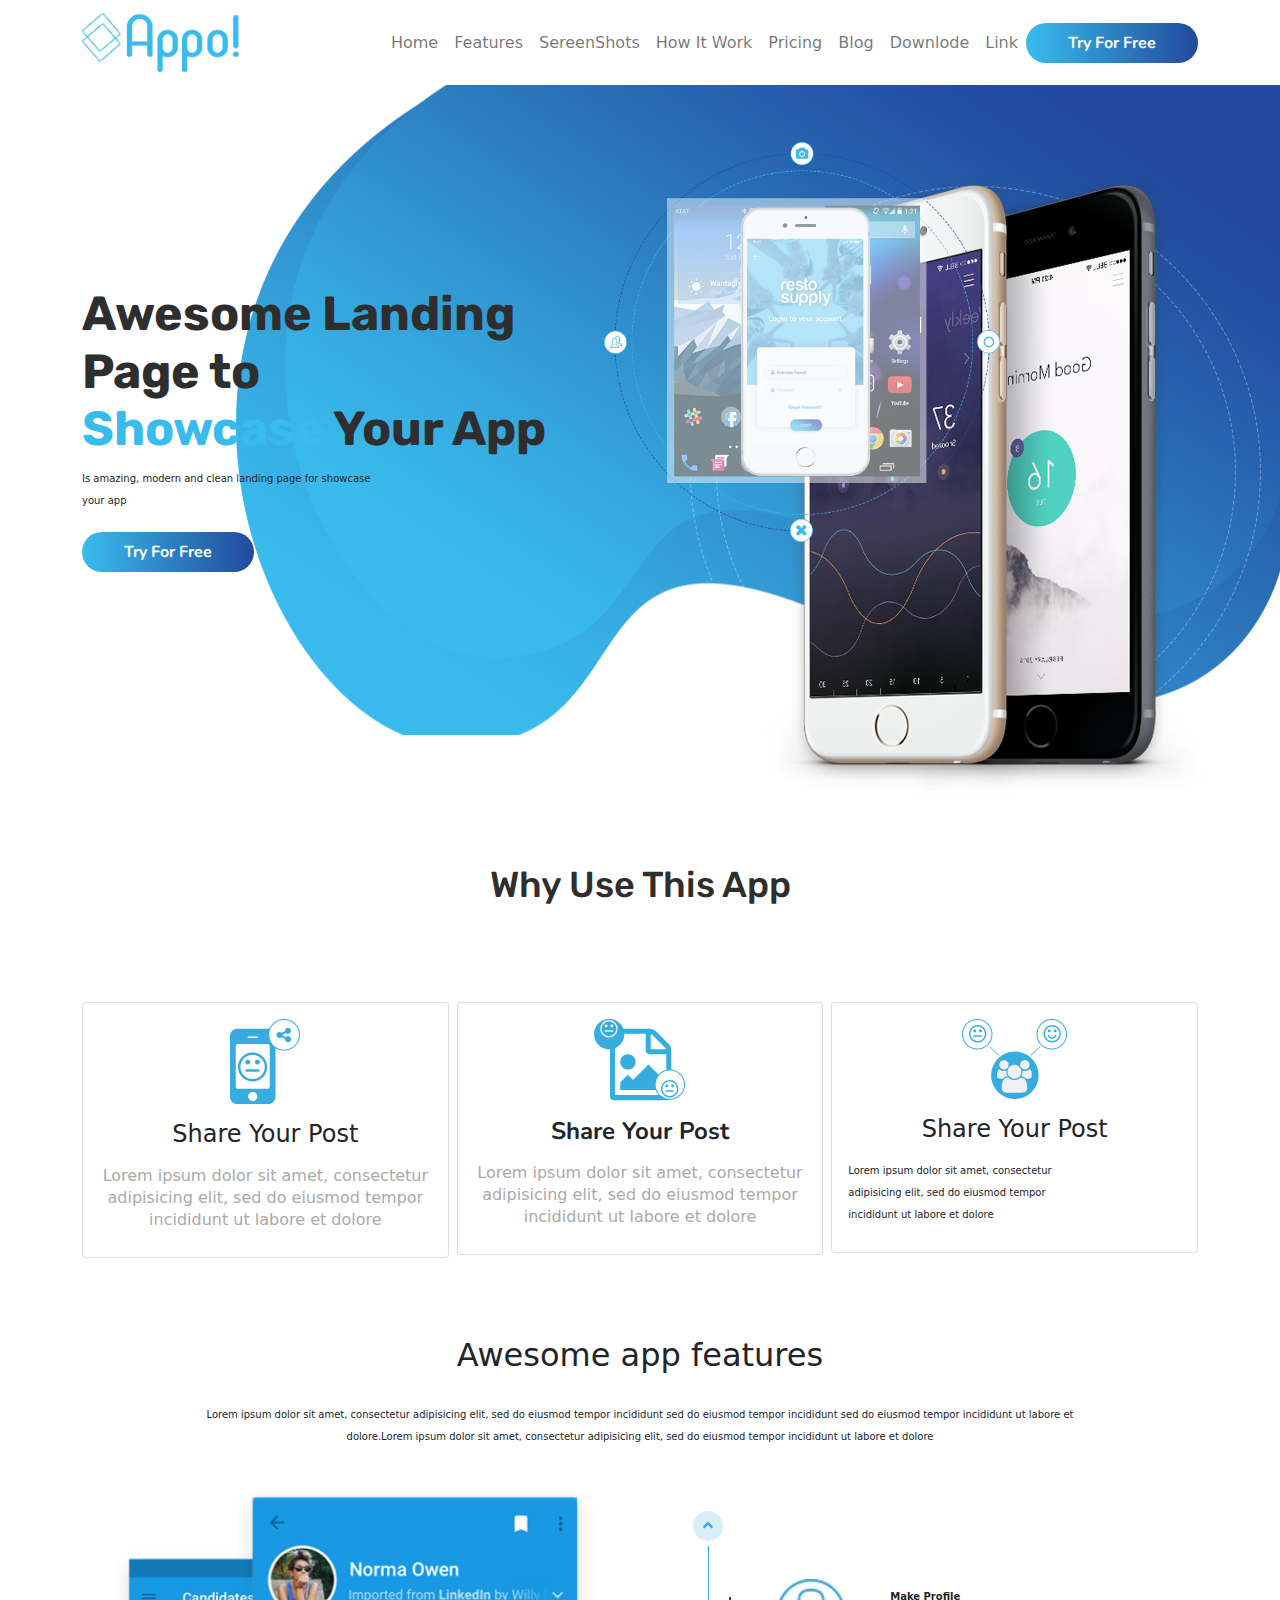
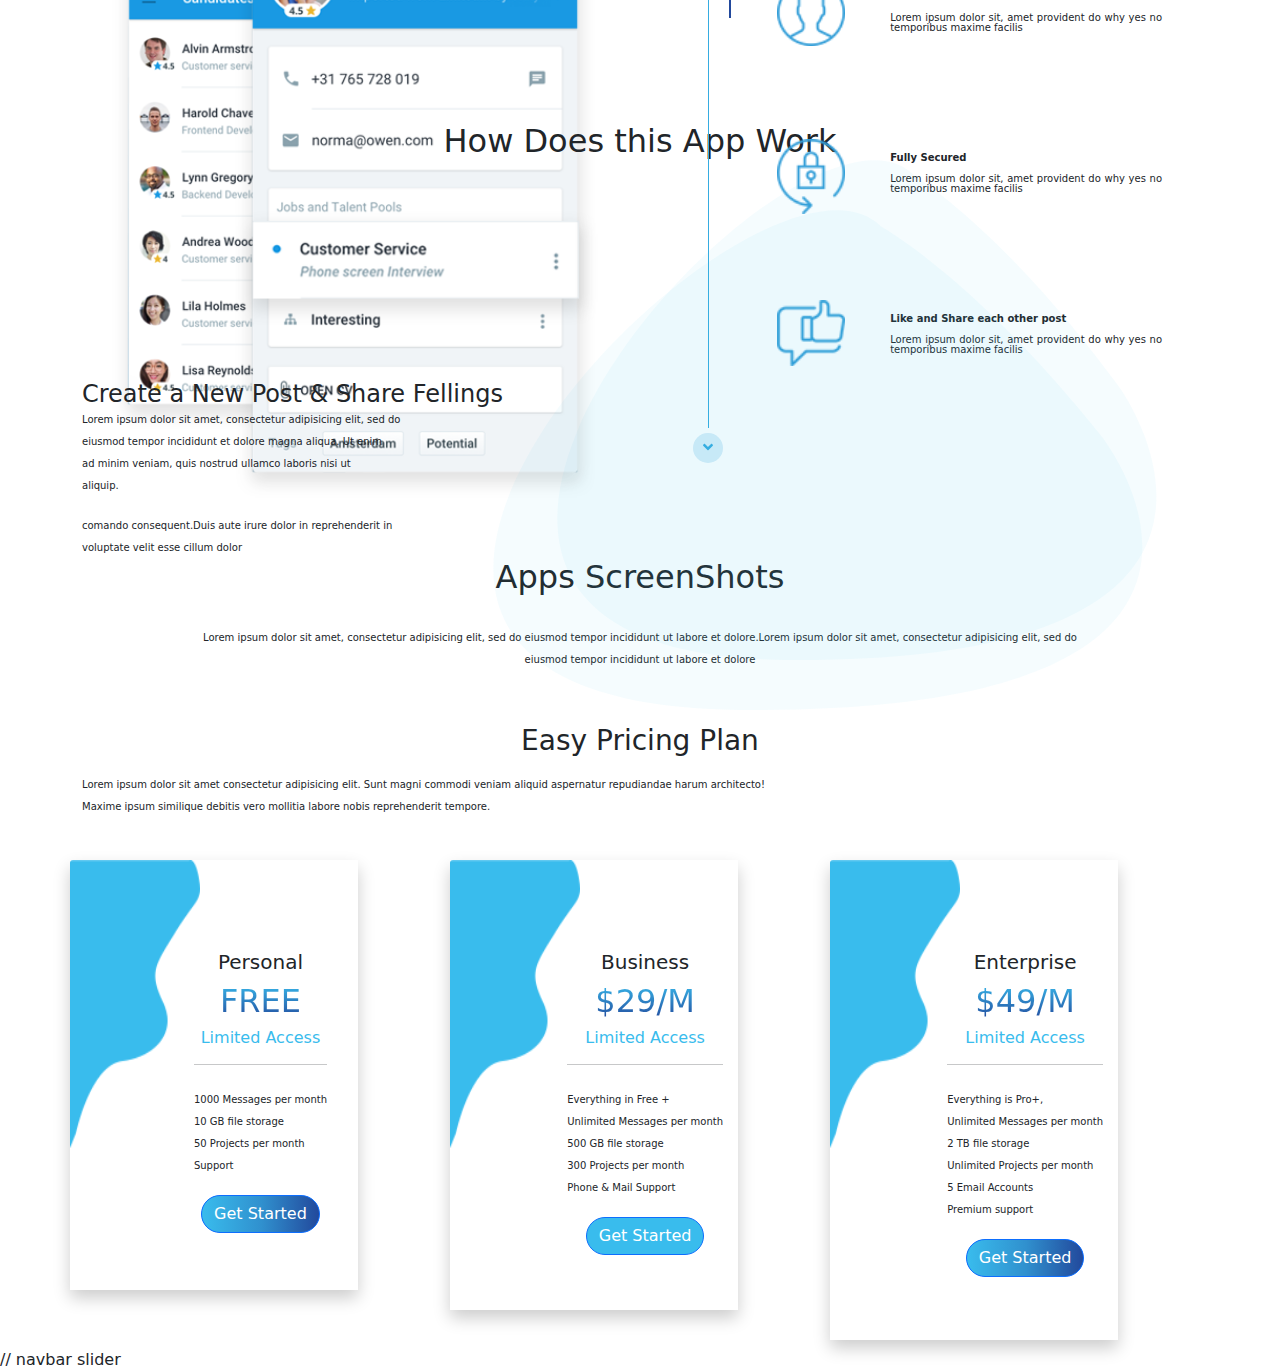
==== index.html @ 3b935be8 "Merge pull request #6 from zubair-uap/master" ====
<!DOCTYPE html>
<html lang="en">
<head>

 <!--   |---------------------------|
       |      Meta Tags Here       |
      |---------------------------| -->
	<!-- Charecter set -->
	<meta charset="UTF-8">
	<!--turn off IE compatibility mode -->
	<meta http-equiv="X-UA-Compatible" content="IE=edge">
	<!-- View Port -->
	<meta name="viewport" content="width=device-width, initial-scale=1.0" />

 <!--   |---------------------------|
       |    Website Onpage SEO     |
      |---------------------------| -->
	
  <!-- this is title -->
	<title>Apps Landing Blog Website</title>
	<!-- Keyword -->
	<meta name="Keyword" content=" apps landing page, blog website, blog page, blog apps page">
	<!-- Meta Description -->
	<meta name="description" content="160 characters">

	<!--   |---------------------------|
       |    All Fonts Here      |
      |---------------------------| -->

	  <link rel="preconnect" href="https://fonts.googleapis.com">
	  <link rel="preconnect" href="https://fonts.gstatic.com" crossorigin>
	  <link href="https://fonts.googleapis.com/css2?family=Nunito:wght@400;700&family=Rubik:wght@400;500;700&display=swap" rel="stylesheet">
  

 <!--   |---------------------------|
       |    All Css File Here      |
      |---------------------------| -->
	<!-- Slider CDN -->
	<!-- <link rel="stylesheet" href="https://cdnjs.cloudflare.com/ajax/libs/materialize/1.0.0/css/materialize.min.css" /> -->
  <!-- css for bootstrap -->
	<link rel="stylesheet" href="./assets/css/bootstrap.min.css">
	<!-- css for Fontawesome -->
	<link rel="stylesheet" type="text/css" href="./assets/css/all.min.css">
	<!-- my css file -->
	<link rel="stylesheet" type="text/css" href="./assets/css/style.css">
	<!-- text -->
	<link rel="preconnect" href="https://fonts.googleapis.com">
    <link rel="preconnect" href="https://fonts.gstatic.com" crossorigin>
    <link href="https://fonts.googleapis.com/css2?family=Nunito:wght@400;700&family=Rubik:wght@400;500;700&display=swap" rel="stylesheet">
	<!-- responsive css file -->
	<link rel="stylesheet" href="./assets/css/responsive.css">
	

</head>
<body>

<!--    |....................................|
       |			Content Here			|
      |....................................| -->
<!-- 			NOTE: 
	1. Here We have used font awesome 5, don't take font awesome 6 icons. Use font awesome 5 icons here 
	2. We have used bootstrap 5, so don't use bootstrap 4 codes.
	3. Before write code, go to trello once more, look at your work, which section you are mentioned.
	4. In the below, comments your name side of your working section

-->

<!-- Nav Bar section Start -->
<section>
	<nav class="navbar navbar-expand-lg navbar-light">
		<div class="container">
		  <a class="navbar-brand" href="#"><img src="images/logo.png" alt=""></a>
		  <button class="navbar-toggler" type="button" data-bs-toggle="collapse" data-bs-target="#navbarSupportedContent" aria-controls="navbarSupportedContent" aria-expanded="false" aria-label="Toggle navigation">
			<span class="navbar-toggler-icon"></span>
		  </button>
		  <div class="collapse navbar-collapse" id="navbarSupportedContent">
			<ul class="navbar-nav ms-auto">
			  <li class="nav-item">
				<a class="nav-link" href="#">Home</a>
			  </li>
			  <li class="nav-item">
				<a class="nav-link" href="#">Features</a>
			  </li>
			  <li class="nav-item">
				<a class="nav-link"href="#">SereenShots</a>
			  </li>
			  <li class="nav-item">
				<a class="nav-link" href="#">How It Work</a>
			  </li>
			  <li class="nav-item">
				<a class="nav-link"  href="#">Pricing</a>
			  </li>
			  <li class="nav-item">
				<a class="nav-link" href="#">Blog</a>
			  </li>
			  <li class="nav-item">
				<a class="nav-link" href="#">Downlode</a>
			  </li>
			  <li class="nav-item">
				<a class="nav-link" href="#">Link</a>
			  </li>
			  <li class="nav-item">
				<a href="#" class="Btn">Try For Free</a>
			  </li>
				 
			</ul>
	
		  </div>
		</div>
	</nav>
</section>
<!-- Nav Bar section End -->






<!-- Hero Section Start -->
<section class="hero">
	<div class="container">
		<div class="row">
			<div class="col-md-6">
				<div class="content">
					<h1>Awesome Landing Page to <br> <span style="color: #39bced;" >Showcase</span> Your App</h1>
					<p>Is amazing, modern and clean landing page for showcase <br> your app</p>
				</div>
				<a href="#" class="Btn">Try For Free</a>
				</div>
				<div class="col-md-6 image">
					
					<div class="sliderContainer">

						<img class="magicStartLoop" src="images/hero-mobile2.png" class="img-fulid" alt="Hero Image">
						<img class="hidden" src="images/hero-mobile.png" class="img-fulid" alt="Hero Image">

					  </div>
				</div>
		</div>
	</div>

</section>
<!-- Hero Section End -->





	   
<!-- Why use this app section Start -->
<section>
	<div class="container mt-5 mb-5">
  
		<h3 class="heading">Why Use This App</h3>
		<div class="row mt-2 g-2 app">
			<div class="col-md-4">
				<div class="card d-flex justify-content-between p-3">
					<div class="text-center">
						 <img src="images/why-icon1.png" class="image-fulid" alt="why-icon-image">
						 <h4 class="py-3">Share Your Post</h4>
						 <p class="para">Lorem ipsum dolor sit amet, consectetur <br>adipisicing elit, sed do eiusmod tempor <br>incididunt ut labore et dolore</p>
					 </div>
				</div>
			</div>
			<div class="col-md-4">
				<div class="card d-flex justify-content-between p-3">
					<div class="text-center">
						 <img src="images/why-icon2.png" class="image-fulid" alt="why-icon-image">
						 <h4 class="title py-3">Share Your Post</h4>
						 <p class="para">Lorem ipsum dolor sit amet, consectetur <br>adipisicing elit, sed do eiusmod tempor <br>incididunt ut labore et dolore</p>
					 </div>
				</div>
			</div>
			<div class="col-md-4">
				<div class="card d-flex justify-content-between p-3">
					<div class="text-center">
						 <img src="images/why-icon3.png" class="image-fulid" alt="why-icon-image">
						 <h4 class="py-3">Share Your Post</h4>
						 <p >Lorem ipsum dolor sit amet, consectetur <br>adipisicing elit, sed do eiusmod tempor <br>incididunt ut labore et dolore</p>
					 </div>
				</div>
			</div>
		  
	
		</div>
	</div>
</section>
<!-- Why use this app section End -->






<!-- Awesome apps features Start -->

<section>
<div class="container">
	<div class="container-back">
		<div class="row">
			<div class="col-md-12 col-sm-12 col-lg-12 text-center">
				<div class="awesome">
					<h2>Awesome app features</h2>
					<p>Lorem ipsum dolor sit amet, consectetur adipisicing elit, sed do eiusmod tempor incididunt sed do eiusmod tempor incididunt sed do eiusmod tempor incididunt ut labore et dolore.Lorem ipsum dolor sit amet, consectetur adipisicing elit, sed do eiusmod tempor incididunt ut labore et dolore </p>
				</div>
			</div>
		</div>
		<div class="row">
			<div class="col-md-6 col-lg-6 col-sm-6">
				<div class="img">
					<img src="images/awesome-app.png" alt="photo">
				</div>
			</div>
			<div class="col-md-6 col-lg-6 col-sm-6 p-5">
				<button class="angle" id="up"><i class="fa fa-angle-up"></i></button>	
				<div class="vertical-row">
					<div class="vertical-row-profile">
						<vr class="vertical-row-in1" id="first">
					</div>
					<div class="profile-logo">
						<img src="images/app-user-icon-1.png" alt="">
					</div>
					<div class="make-profile">
						<h3>Make Profile</h3>
						<p>Lorem ipsum dolor sit, amet provident do why yes no temporibus maxime facilis</p>
					</div>
				</div>
				<div class="vertical-row">
					<div class="vertical-row-profile">
						<vr class="vertical-row-in2" id="second">
					</div>
					<div class="profile-logo">
						<img src="images/app-user-icon-2.png" alt="">
					</div>
					<div class="make-profile">
						<h3>Fully Secured</h3>
						<p>Lorem ipsum dolor sit, amet  provident do why yes no temporibus maxime facilis</p>
					</div>
				</div>
				<div class="vertical-row">
					<div class="vertical-row-profile">
						<vr class="vertical-row-in3" id="third">
					</div>
					<div class="profile-logo">
						<img src="images/app-user-icon-3.png" alt="">
					</div>
					<div class="make-profile">
						<h3>Like and Share each other post</h3>
						<p>Lorem ipsum dolor sit, amet provident do why yes no temporibus maxime facilis</p>
					</div>
				</div>
				<button class="angle" id="down"><i class="fa fa-angle-down"></i></button>	

			</div>
		</div>
		<div class="row">
			<div class="col-md-12 col-sm-12 col-lg-12 text-center">
				<div class="awesome">
					<h2>Apps ScreenShots</h2>
					<p>Lorem ipsum dolor sit amet, consectetur adipisicing elit, sed do eiusmod tempor incididunt ut labore et dolore.Lorem ipsum dolor sit amet, consectetur adipisicing elit, sed do eiusmod tempor incididunt ut labore et dolore  </p>
				</div>
			</div>
		</div>
		<!-- <div class="carousel">
			<div class="carousel-item">
			  <img src="images/screenshot1.png">
			</div>
			<div class="carousel-item">
				<img src="images/screenshot2.png">
			</div>
			<div class="carousel-item">
				<img src="images/screenshot3.png">
			</div>
			<div class="carousel-item">
				<img src="images/screenshot4.png">
			</div>
			<div class="carousel-item">
				<img src="images/screenshot5.png">
			</div>
			<img src="images/screenshoot-tab.png">
		  </div>
	</div> -->
</div>
</section>








<!-- Apps screenshots Start -->
<!-- Apps screenshots End -->







<!-- How does this app work Start -->
<section>
	<div class="container">
		<div class="row">
		<div class="col-md-12 pt-3">
				<div class="text-center">
				<h2>How Does this App Work</h2>
			</div>
		</div>
		</div>
		<div class="row">
			<div class="col-md-5">
				<div class="write">
				<h4>Create a New Post & Share Fellings</h4>
				<p class="wtext text-align-justify">Lorem ipsum dolor sit amet, consectetur adipisicing elit, sed do <br>eiusmod tempor incididunt et dolore magna aliqua. Ut enim <br>ad minim veniam, quis nostrud ullamco laboris nisi ut<br> aliquip.</p>
				<p class="py-2">comando consequent.Duis aute irure dolor in reprehenderit in<br>voluptate 
				velit esse cillum dolor</p>
			</div>
			</div>
			<div class="bg col-md-7 pb-5">
				<div class="root">
				<div class="bg1">
					<img src="images/app-video-bg1.svg">
				</div>
				<div class="bg2">
					<img src="images/app-video-bg2.svg">
				</div>
				</div>
				
				
					<img class="right" src="images/app-video.png">
				
					
				
			</div>
		</div>
	</div>
</section>
<!-- How does this app work End -->

<!-- Easy Pricing plan Start -->

<section>
	<div class="container">
		<div class="row">
			<div class="col-md-12 text-center py-3">
				<h3>Easy Pricing Plan</h3>
				<p class="ptxt py-3">Lorem ipsum dolor sit amet consectetur adipisicing elit. Sunt magni commodi veniam aliquid aspernatur repudiandae harum architecto!<br> Maxime ipsum similique debitis vero mollitia labore nobis reprehenderit tempore.</p>
			</div>
		</div>
		<div class="row">
			<div class="col-md-4 px-0">
				<div class="card0" style="width: 18rem;">
                 <img src="images/pricing-bg.png" class="card-img-top" alt="...">
                 <div class="card-body">
                 	<div class="txt text-center px-3 pb-5">
                   <h5 class="card-title">Personal</h5>
                   <h2 class="card-title">FREE</h2>
                   <h6 class="access">Limited Access</h6>
                   <hr class="hr">
                     <p class="card-text py-2">1000 Messages per month<br>10 GB file storage<br>
                                         50 Projects per month<br>
                                         Support</p>
                   <button class="btn btn-primary btn-grad">Get Started</button>
                   </div>
               </div>
			</div>
				
			</div>

			<div class="col-md-4 px-0">
				<div class="card1" style="width: 18rem;">
                 <img src="images/pricing-bg.png" class="card-img-top" alt="...">
                 <div class="card-body">
                 	<div class="txt text-center pl-3 pb-5">
                   <h5 class="card-title">Business</h5>
                   <h2 class="card-title">$29/M</h2>
                   <h6 class="access">Limited Access</h6>
                   <hr class="hr">
                     <p class="card-text py-2">Everything in Free +<br>
                                Unlimited Messages per month<br>
                                500 GB file storage<br>
                                300 Projects per month<br>
                                Phone & Mail Support</p>
                   <button class="btn btn-primary btn-grad1">Get Started</button>
                   </div>
               </div>
			</div>
				
			</div>

			<div class="col-md-4 px-0 pb-2">
				<div class="card2" style="width: 18rem;">
                 <img src="images/pricing-bg.png" class="card-img-top" alt="...">
                 <div class="card-body">
                 	<div class="txt text-center pl-3 pb-5">
                   <h5 class="card-title">Enterprise</h5>
                   <h2 class="card-title">$49/M</h2>
                   <h6 class="access">Limited Access</h6>
                   <hr class="hr">
                     <p class="card-text py-2">Everything is Pro+,<br>
                                       Unlimited Messages per month<br>
                                          2 TB file storage<br>
                                          Unlimited Projects per month<br>
                                         5 Email Accounts<br>
                                      Premium support</p>



                   <button class="btn btn-primary btn-grad">Get Started</button>
                   
                   </div>
               </div>
			</div>
				
			</div>
				
			</div>
		</div>


	</div>
</section>


<!-- Easy Pricing plan End -->






<!-- Latest story Start -->
<!-- Latest story End -->




<!-- Footer Section Start -->
<!-- Footer Section End -->











	<!--|---------------------------|
       |    All Js File Here       |
      |---------------------------| -->
	<!-- jQuery 3.5.1 Verson File -->
	<script src="./assets/js/jquery-3.5.1.js"></script>
	<!-- Slider CDN -->
	<!-- <script src="https://cdnjs.cloudflare.com/ajax/libs/materialize/1.0.0/js/materialize.min.js"></script> -->
	<!-- js for popper -->
	<script src="./assets/js/popper.js"></script>
	<!-- js fo bootstrap -->
	<script src="./assets/js/bootstrap.min.js"></script>
	<!-- js for fontawesome -->
	<script src="./assets/js/all.min.js"></script>
	<!-- External js  -->
	<script src="./assets/js/app.js"></script>
	// navbar slider
	<script>
		/*global $, alert, console, confirm*/

		$(function () {
			"use strict";
			//you can put magicStartLoop class in any element you want to start with it
		
			//change magicStartLoop class every num of seconds
			setInterval(function () {
				//loop on every magicStartLoop in the page
				$(".magicStartLoop").each(function () {
					//after num of seconds make the first movement
					$(this).addClass("hidden").removeClass("magicStartLoop");
					//first movement
					$(this).next().addClass("magicStartLoop").removeClass("hidden");
					//check if the last element has magicStartLoop class to repeat the loop again
					if ($(".sliderContainer").children().last().hasClass("magicStartLoop")) {
						setTimeout(function () {
							$(".sliderContainer").children().first().removeClass("hidden").addClass("magicStartLoop");
						}, 2000);//you must set this time as the same time for setInterval time
					}
				});
			}, 2000);//you can change the time for silder from 2000 to any value you want
			
			
		});
	</script>


</body>
</html>
---- assets/css/style.css ----
/*----------------------------------------------------------------------------------

	Template Name: Apps Landing Blog Website
	Template URL: "Demo Live server here"
	Description: Blog website for Multiple pages
	Author: Muhammad Asif
	Author URL: https://www.muhammadasif10.blogspot.com
	License: MIT LICENSE 
	Version: 
-----------------------------------------------------------------------------------

	1. Typography
	2. Header Area
	3. Getting Started
	4. Design Area
	5. Community Area
	6. Subscribe Area
	7. Download Area
	8. Footer Area
-----------------------------------------------------------------------------------*/


/************** 1. Typography ************************/
*,
*::after,
*::before{
	margin: 0;
	padding: 0;
	box-sizing: border-box;
	list-style: none;
	text-decoration: none;
}

h1, 
h2, 
h3, 
h4, 
h5, 
h6, 
a, 
p,
ul{
	margin: 0;
}
p{
	/* color: #848789; */
	line-height: 22px;
	
}

body{
	scroll-behavior: smooth;
}

h1{
	font-size: 48px;
	color: #2e2e2e;
	font-family: 'Rubik', sans-serif;
	font-weight: 700;
	
}
.heading{
	font-family: 'Rubik', sans-serif;
	font-weight:500;
	font-size: 36px;
	color: #2e2e2e;
	text-align: center;
	padding: 80px 0px;
}
.para{
	line-height: 22px;
	color: #aaa;
	font-size: 16px;
	font-weight: 400;
	text-align: center;
}
.title{
	font-family: 'Nunito', sans-serif;
	font-weight: bold;
	font-family: 20px;
}
.Btn{
	display: inline-block;
	padding: 8px 42px;
	font-size: 16px;
	text-align: center;
	text-decoration: none;
	border-radius: 50px;
	background-image:linear-gradient(to right,#39bced , #22499c);
	color: white;
	border: 0;
	font-family: 'Nunito', sans-serif;
	font-weight: bold;
}


/*====================================== Nav Bar section Start=================================== */
.navbar .nav-link{
	color: #aaa;

}
.navbar .nav-link:hover{
	color: #39bced !important;

}
.navbar-light .navbar-toggler {
    /* color: rgba(0,0,0,.55); */
    /* border-color: rgba(0, 0, 0,0.1 ); */
	color: #39bced !important;
	border-color: #39bced;
}
/*====================================== Nav Bar section End ====================================*/






/*====================================== Hero section Start =====================================*/
.hero{
	background-image: url(../../images/hero1.png);
	height: 650px;
	background-repeat: no-repeat;
	background-position: right;
	background-size: auto;

}

.hero .content{
	margin-top: 200px;
}
.hero .content p{
	padding: 10px 0px;
}

.hero .image img{
	margin-top: 90px;
	margin-left: 100px;
}

.hidden{
	display: none
  }
  
  .sliderContainer{
	display: flex;
	justify-content: center
  }
  
  .sliderContainer>div{
	width: 250px;
	height: 100px;
	background-color: #333;
	color: #fff;
	font-size: 25px;
	text-transform: capitalize
  }
  
  
  .magicStartLoop{
	display: flex;
	justify-content: center;
	align-items: center;
	opacity: 1;
	animation: op 200ms linear
  }
  
  @keyframes op{
	0%{
	  opacity: 0
	}
  
	100%{
	  opacity: 1
	}
  }
/*====================================== Hero section End=========================================== */






/* ====================================Why use this app section Start ============================*/


.card:hover {
    box-shadow: 5px 5px 5px rgba(0, 0, 0, .2)
}

/*====================================== Why use this app section End ===========================*/






/* Awesome apps features Start */
.container-back{
	background-image: url("images/pricing-bg.png");
	height: 400px;
	z-index: 999;
}
.awesome h2{
	padding: 30px;
	text-align: center;
}
.awesome p{
	padding: 0 100px;
	text-align: center;
}
.img img{
	width: 100%;
	padding: 30px;
}
.angle {
color:  #36ace1;
background: #d7eef9;
margin: 5px;
border: 0;
width: 30px;
height: 30px;
border-radius: 50%;
text-align: center;
padding: 0px 2px;


}
.angle:hover{
	color: #d7eef9;
	background: #36ace1;
}


.vertical-row{
	margin-left: 20px;
	border-left: 1px solid #36ace1;
	height: 28%;
	position: relative;
}
.profile-logo img{
	width: 15%;
	position:absolute;
	top: 20%;
	left: 15%;
}
.vertical-row-profile{
	position: absolute;
	margin-top: 50px;
}

.vertical-row-in1{
	border: 1px solid #22499c;
	margin-left: 20px;
}
.vertical-row-in2{
	border: 1px solid #22499c;
	margin-left: 20px;
	display: none;
	
}
.vertical-row-in3{
	border: 1px solid #22499c;
	margin-left: 20px;
	display: none;
	
}
.make-profile{
position: absolute;
right: 0;
left: 40%;
margin-top: 45px;
}
.make-profile h3{
	font-weight: bold;
}
.make-profile h3,p{
	text-align: justify;
    font-size: 10px;
	margin-bottom: 10px;
}
.make-profile p{
	line-height: 100%;
}
 /* Awesome apps features End */
 /* Apps screenshots Start */
/* Slider CSS */
.carousel {
	position: relative;
	height: 600px;
	margin-top: 150px;
	perspective: 1500px;
  }
  
  .carousel .carousel-item {
	width: 250px;
  }
  
  .carousel .carousel-item img {
	height: 300px;
	max-width: 170px;
	transform: translateX(1px) translateY(-90px);
  }
  
  .mobile {
	width: 257px;
	height: 349px;
	position: absolute;
	top: 40%;
	left: 49%;
	transform: translate(-50%, -50%);
	z-index: 1000,
  }
 
/* Apps screenshots End */











/* How does this app work Start */
.write{
	margin-top: 220px;
}

.bg1 img{
	  height: 500px;
	  width: 600px;

	  position: relative;
	  overflow: hidden;
	  display: block;
}
.bg2 img{
	 height: 500px;
	 width: 650px;
	 position: absolute;
  
    top: 50px;
    right: 55px;
    z-index: 1;
    

      
}
.root{
	 position: relative;

}
.right{
	 height: 400px;
    width: 396px;
    position: absolute;
    top: 142px;
    right: 280px;
    display: block;
    z-index: 1;

}
/* How does this app work End */







/* Easy Pricing plan Start */
.card0{
	  position: relative;
	   overflow: hidden;
  
  width: 100%;
  height: 430px;
  box-shadow: 0 8px 16px 0 rgba(0,0,0,0.2);
}
.card1{
	  position: relative;
	   overflow: hidden;
  
  width: 100%;
  height: 450px;
  box-shadow: 0 8px 16px 0 rgba(0,0,0,0.2);
}
.card2{
	  position: relative;
	   overflow: hidden;
  
  width: 100%;
  height: 480px;
  box-shadow: 0 8px 16px 0 rgba(0,0,0,0.2);
}

.card0 img{
	height: 288px;
	width: 130px;
}
.card1 img{
	height: 288px;
	width: 130px;
}
.card2 img{
	height: 288px;
	width: 130px;
}
.txt{
	  position: absolute;
  
      top: 90px;
      right: 15px;

}
.card-body h2{

	background: -webkit-linear-gradient(#39bced, #22499c);
	background-clip: text;
	-webkit-text-fill-color: transparent;

}
.access{
	color: #39bced;
}
.btn-grad {
         	background-image: linear-gradient(to right, #39bced 0%, #3090ce  51%, #22499c  100%);
         	border-radius: 50px;
         
          }

.btn-grad1 {
         	background-color:#39bced;
         	border-radius: 50px;
         
          }


/* Easy Pricing plan End */






/* Latest story Start */
/* Latest story End */



         
         



/* Footer section Start */
/* Footer section End */




/* ===========Blog Page Details========= */

/* banner -- Read from our blogs Start */
/* banner -- Read from our blogs End */







/* Blog Posts Section Start */
/* Blog Posts Section End */





/* Footer section Start */
/* Footer section End */




/* =============Blog Post=============== */

/* Our Blog Details Start */
/* Our Blog Details End */

         
/*--------------------------------
				Blog Post Start
--------------------------------*/
.blog-post{
	font-family: 'Nunito', sans-serif !important;
}
.heading-color{
	color: #393939 !important;
}
.blog-post .card .card-title,
.blog-post .mybtn,
.page-item .page-link,
.right-sidebar h4{
	font-weight: 700;
}
.blog-post .card .card-title,
.right-sidebar h4{
	font-size: 20px;
}
.blog-post .card .paragraph{
	color: #484848;
	font-size: 13.3px;
	line-height: 24px;
}
.blog-post .card .mybtn{
	background-image: linear-gradient(to right, #00baff 0%, #0af 21%, #133272 100%);
	border-radius: 50px;
	padding: 6px 35px;
	transition-delay: 1s;
	font-size: 15px;
}
.blog-post .mybtn:hover{
	background-image: linear-gradient(to left, #00baff 0%, #0af 21%, #133272 100%);
}
/*pagination*/
.page-item .page-link{
	border-radius: 50px !important;
	padding: 5px 12px;
	font-size: 17px;
	text-align: center;
	height: 35px;
	width: 35px;
}
.page-item:first-child .page-link{
	margin-right: 30px;
}
.page-item:first-child .page-link:hover{
	background: #39bced;
	border: 1px solid #39bced;
	color: white;
}
.page-item:first-child .page-link,
.page-item .link{
	border: 1px solid #e1e0e0;
	color: #39bced;
}
.page-item:last-child .page-link{
	background: #39bced;
	border: 1px solid #39bced;
	margin-left: 15px;
}
.page-item .link{
	color: #484848;
	position: relative;
	margin: 0 17px;
}
.page-link.link::before {
  content: '';
  display: block;
	clear: both;
	border: 1px solid #e1e0e0;
	width: 17px;
	transform: rotate(0deg);
	position: absolute;
	top: 49%;
	left: -50%;
}
.page-item:nth-child(5) .page-link::after{
	content: '';
  display: block;
	clear: both;
	border: 1px solid #e1e0e0;
	width: 17px;
	transform: rotate(0deg);
	position: absolute;
	top: 49%;
	right: -50%;
}
/*right-sidebar*/
.right-sidebar input::placeholder,
.right-sidebar .input-group span{
	color: #dcdce0 !important;
	font-size: 15px;
}
.right-sidebar .input-group span{
	position: relative;
}
.right-sidebar .input-group span::before{
	content: '';
	display: block;
	clear: both;
	border: 1px solid #dddde09c;
	position: absolute;
	top: 20%;
	left: -2%;
	height: 23px;
	width: 1px;
}
.tags a{
	text-decoration: none;
	padding: 5px 12px;
	margin: 4px 3px;
	display: inline-block;
	border-radius: 5px;
	border: 1px solid #dddde09c;
	color: #484848;
	font-size: 14px;
}
.tags .active,
.tags a:hover,
.tags a:hover .svg-inline--fa{
	background: #36ace1;
	color: white !important;
	border: 1px solid #36ace1;
}
.tags .svg-inline--fa{
	font-size: 16px !important;
}
.right-sidebar .recent-post .card-title{
	font-size: 17px;
	line-height: 23px;
}
.right-sidebar .recent-post .card-subtitle{
	font-size: 13px;
	color: #969898 !important;
}
.right-sidebar hr{
	margin: 5px 0 !important;
	width: 28px;
}
.right-sidebar .categories hr{
	margin: 7px 0 !important;
}
/*blog-details page */
.rob-man{
  padding: 0 18px;
  margin: 14px 0;
  position: relative;
}
.rob-man::after {
  content: '';
  display: block;
  clear: both;
  border-bottom: 1px solid #3CBCED;
  border-right: 1px solid #3CBCED;
  height: 23px;
  width: 100%;
  border-left: 1px solid #3CBCED;
  position: absolute;
  bottom: 0;
  left: -3px;
}
.rob-man::before {
  content: '';
	display: block;
	clear: both;
	border-top: 1px solid #3CBCED;
	border-right: 1px solid #3CBCED;
	height: 23px;
	width: 100%;
	border-left: 1px solid #3CBCED;
	position: absolute;
	top: 0;
	left: -3px;
}
.rob-man h6{
	font-size: 14px;
	font-weight: 600;
	color: #484848;
}
.share h6{
	font-size: 18px;
}
.share .envelop{
	color: #bbbbbb;
}
/*--------------------------------
				Blog Post End
--------------------------------*/





/* Related Post + Comments start */
/* Related Post + Comments end */







/* Footer section Start */
/* Footer section End */
---- assets/css/responsive.css ----
/*Blog Post Responsive Start Sadia Haque*/
.custom-width{
	width: 990px;
}
.right-sidebar .recent-post h4,
.right-sidebar .categories h4,
.tags h4{
	position: relative;
}
.right-sidebar .recent-post h4::after{
  content: '';
  display: block;
  clear: both;
  border-bottom: 1px solid #3CBCED;
  position: absolute;
  top: 78%;
  left: 35%;
  height: 1px;
  width: 64%;
}
.right-sidebar .categories h4::after{
   content: '';
  display: block;
  clear: both;
  border-bottom: 1px solid #3CBCED;
  position: absolute;
  top: 88%;
  left: 27%;
  height: 1px;
  width: 72%;
}
.tags h4::after{
   content: '';
  display: block;
  clear: both;
  border-bottom: 1px solid #3CBCED;
  position: absolute;
  top: 88%;
  left: 13%;
  height: 1px;
  width: 86%;
}
@media all and (max-width: 768px){
	.custom-width{
		width: inherit;
	}
	.right-sidebar .recent-post h4::after{
		left: 20% !important;
		width: 80% !important;
		top: 82% !important;
	}
	.right-sidebar .categories h4::after{
		left: 15% !important;
		width: 85% !important;
	}
	.tags h4::after{
		left: 8% !important;
		width: 92% !important;	
	}
	.blog-post .card .paragraph{
		font-size: 14px;
		line-height: 28px;
	}
	.pagination{
		justify-content: center !important;
	}
}
@media all and (max-width: 988px){
	.margin{
		margin-top: 50px;
	}
	.right-sidebar .recent-post h4::after{
		left: 16%;
		width: 84%;
	}
	.right-sidebar .categories h4::after{
		left: 11%;
		width: 89%;
	}
	.tags h4::after{
		left: 5%;
		width: 95%;
	}
}
@media all and (max-width: 384px){
	.right-sidebar .recent-post h4::after{
		left: 29% !important;
		width: 71% !important;
	}
	.right-sidebar .categories h4::after{
		left: 22% !important;
		width: 78% !important;
	}
	.tags h4::after{
		left: 11% !important;
		width: 89% !important;
	}
	.blog-post .card .mybtn{
		font-size: 14px !important;
	}
	.rob-man{
	  padding: 0 10px;;
	}
	.rob-man::before{
		width: 105%;
	}
	.rob-man::after{
		width: 105%;
	}
}
/*Blog Post Responsive End Sadia Haque*/


/* ---Awesome app feature start--- */
@media only screen and (max-width: 990px) {
    .vertical-row {
     width: 100%;
    }
    .profile-logo img{
        width: 15%;
        position:absolute;
        top: 50%;
        left: 15%;
    }
  }

@media only screen and (max-width: 770px) {
    .vertical-row {
     width: 100%;
    }
    .profile-logo img{
        width: 15%;
        position:absolute;
        top: 90%;
        left: 15%;
    }
    .make-profile h3,p{
        margin-bottom: 0;
    }
    .make-profile p{
        line-height: 80%;
    }
  }
  @media only screen and (max-width: 576px) {
    .vertical-row {
     width: 100%;
    }
    .profile-logo img{
        width: 4%;
        position:absolute;
        top: 20%;
        left: 15%;
    }
  
    .vertical-row-profile{
        position: absolute;
        margin-top: 2px;
    }
    .make-profile{

        position: absolute;
        left: 20%;
        bottom: 0;
        }

    .make-profile h3{
        font-size: 7px;
    }
    .make-profile h3,p{
        margin-bottom: 0;
    }
    .make-profile p{

        font-size: 5px;
    }
  }

@media all and (max-width:500px){
    /* Hero section Start */
    .hero {

        background-position: center;
        background-size: cover;
    }
    .hero .content {
        margin-top: 152px;
    }
    h1 {
        font-size: 26px!important ;
        
    }
    /* Hero section ends */

}

@media all and (max-width:765px){

    /* Hero section Start */
    .hero .content {
        margin-top: 60px;
    }
    h1 {
        font-size: 26px!important ;
        
    }
    .hero .image img {
        margin-left: 105px !important;
        width: 50% !important;
    }
    .app .col-md-4{
        margin-top: 15px;;
    }
    /* Hero section ends */

   
}
@media all and (max-width:921px){

    /* Hero section Start */
    .hero {

        background-position: center;
        background-size: cover;
    }
    .hero .image img {
        margin-left: 1px;
        width: 100%;
    }
    h1 {
        font-size: 26px;
        
    }
    /* Hero section ends */
}

@media all and (max-width:1127px){

    /* Hero section Start */
    .hero .image img {
        margin-left: 1px;
    }
    h1 {
        font-size: 26px;
        
    }
    /* Hero section ends */
}


@media only screen and (max-width: 990px) {
	.vertical-row {
	 width: 100%;
	}
	.profile-logo img{
		width: 15%;
		position:absolute;
		top: 50%;
		left: 15%;
	}
  }

@media only screen and (max-width: 770px) {
	.vertical-row {
	 width: 100%;
	}
	.profile-logo img{
		width: 15%;
		position:absolute;
		top: 90%;
		left: 15%;
	}
	.make-profile h3,p{
		margin-bottom: 0;
	}
	.make-profile p{
		line-height: 80%;
	}
  }
  @media only screen and (max-width: 576px) {
	.vertical-row {
	 width: 100%;
	}
	.profile-logo img{
		width: 4%;
		position:absolute;
		top: 20%;
		left: 15%;
	}
  
    .vertical-row-profile{
        position: absolute;
        margin-top: 2px;
    }
    .make-profile{

        position: absolute;
        left: 20%;
        bottom: 0;
        }

    .make-profile h3{
        font-size: 7px;
    }
	.make-profile h3,p{
		margin-bottom: 0;
	}
	.make-profile p{

		font-size: 5px;
	}
  }
/* ---Awesome app feature End--- */

/* How does this app work Start */
@media  (min-width: 1414px){
	.bg1 img{
	  height: 250px;
	  width: 100%;

	  position: relative;
	  overflow: hidden;
	  display: block;
}
.bg2 img{
	 height: 250px;
	 width: 100%;
	 position: absolute;
  
    top: 25px;
    right: 50px;
    z-index: 1;
    

      
}
.root{
	 position: relative;

}
.right{
	 height: 190px;
    width: 250px;
    position: absolute;
    top: 120px;
    right: 540px;
    display: block;
    z-index: 1;

}


}
@media  (max-width: 768px) {
	.write{
	margin-top: 220px;
}

.bg1 img{
	  height: 250px;
	  width: 300px;

	  position: relative;
	  overflow: hidden;
	  display: block;
}
.bg2 img{
	 height: 250px;
	 width: 325px;
	 position: absolute;
  
    top: 25px;
    right: 50px;
    z-index: 1;
    

      
}
.root{
	 position: relative;

}
.right{
	 height: 190px;
    width: 150px;
    position: absolute;
    top: 570px;
    right: 240px;
    display: block;
    z-index: 1;

}
 
}
/* How does this app work End */
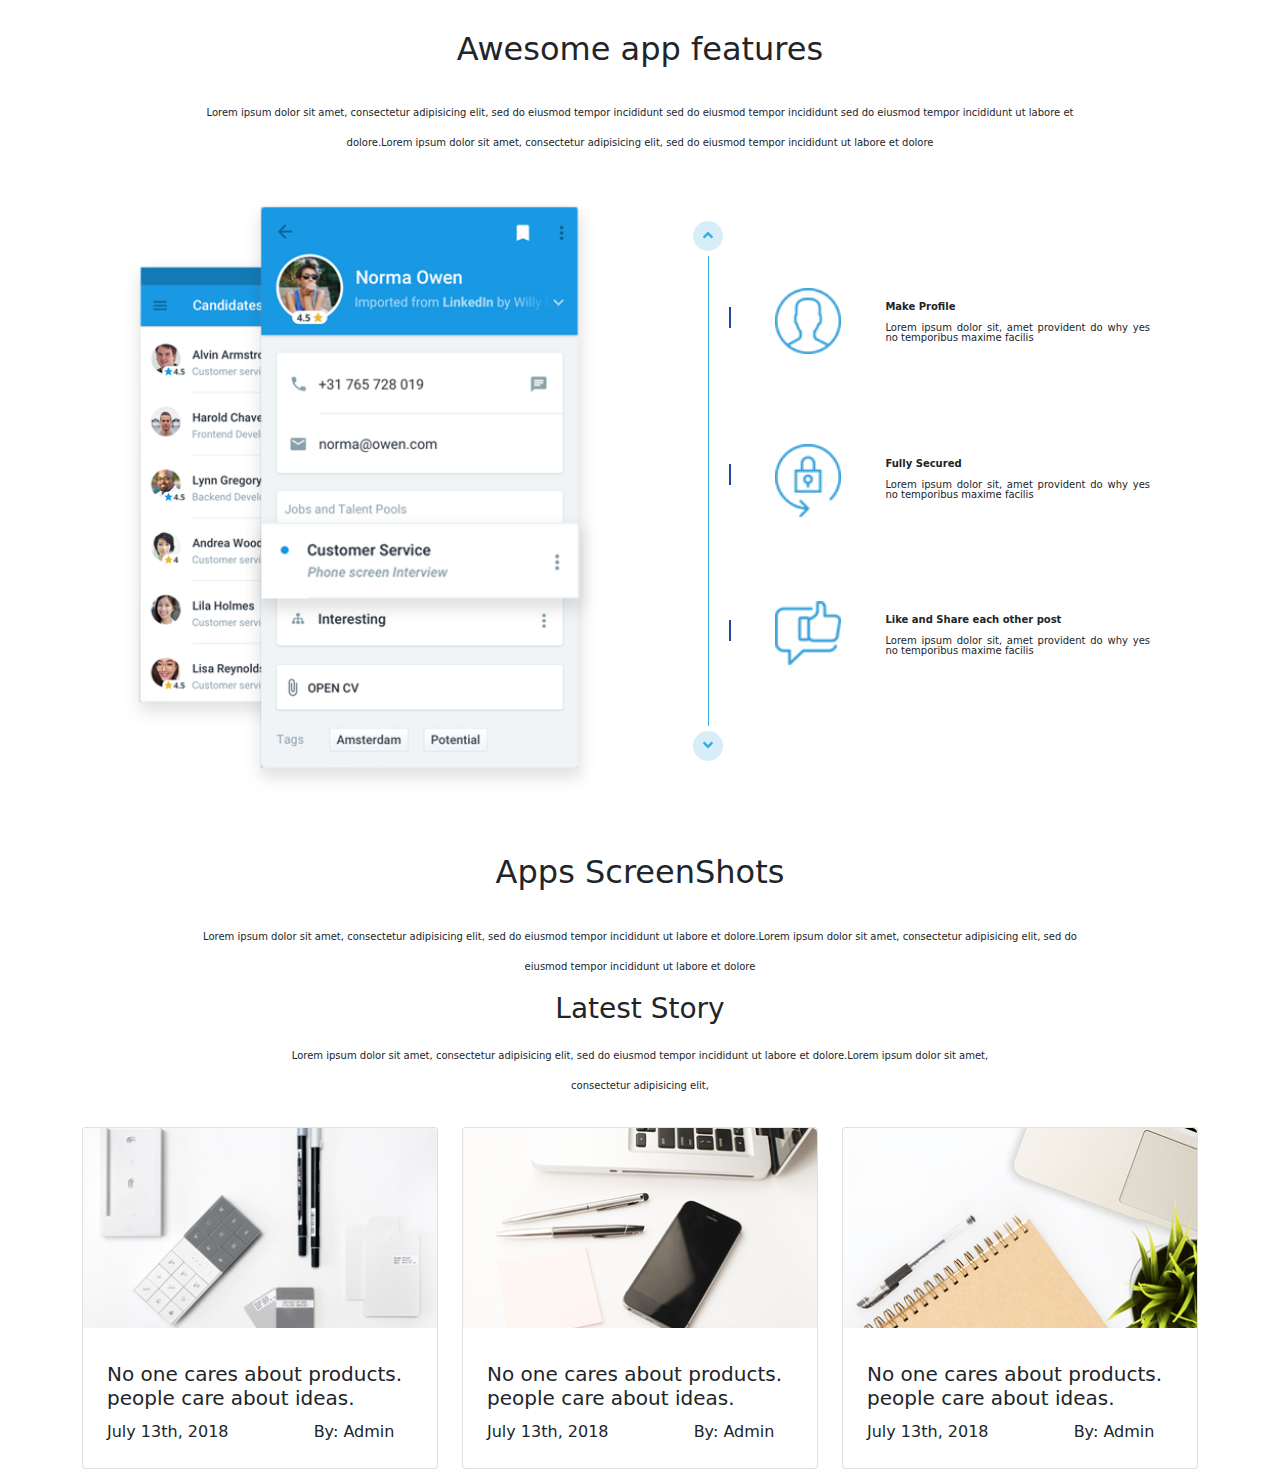
==== commit 0c101ec6: "Sanowar latest story blog details" ====
--- a/index.html
+++ b/index.html
@@ -23,30 +23,16 @@
 	<!-- Meta Description -->
 	<meta name="description" content="160 characters">
 
-	<!--   |---------------------------|
-       |    All Fonts Here      |
-      |---------------------------| -->
-
-	  <link rel="preconnect" href="https://fonts.googleapis.com">
-	  <link rel="preconnect" href="https://fonts.gstatic.com" crossorigin>
-	  <link href="https://fonts.googleapis.com/css2?family=Nunito:wght@400;700&family=Rubik:wght@400;500;700&display=swap" rel="stylesheet">
-  
-
  <!--   |---------------------------|
        |    All Css File Here      |
       |---------------------------| -->
-	<!-- Slider CDN -->
-	<!-- <link rel="stylesheet" href="https://cdnjs.cloudflare.com/ajax/libs/materialize/1.0.0/css/materialize.min.css" /> -->
+	
   <!-- css for bootstrap -->
 	<link rel="stylesheet" href="./assets/css/bootstrap.min.css">
 	<!-- css for Fontawesome -->
 	<link rel="stylesheet" type="text/css" href="./assets/css/all.min.css">
 	<!-- my css file -->
 	<link rel="stylesheet" type="text/css" href="./assets/css/style.css">
-	<!-- text -->
-	<link rel="preconnect" href="https://fonts.googleapis.com">
-    <link rel="preconnect" href="https://fonts.gstatic.com" crossorigin>
-    <link href="https://fonts.googleapis.com/css2?family=Nunito:wght@400;700&family=Rubik:wght@400;500;700&display=swap" rel="stylesheet">
 	<!-- responsive css file -->
 	<link rel="stylesheet" href="./assets/css/responsive.css">
 	
@@ -66,49 +52,6 @@
 -->
 
 <!-- Nav Bar section Start -->
-<section>
-	<nav class="navbar navbar-expand-lg navbar-light">
-		<div class="container">
-		  <a class="navbar-brand" href="#"><img src="images/logo.png" alt=""></a>
-		  <button class="navbar-toggler" type="button" data-bs-toggle="collapse" data-bs-target="#navbarSupportedContent" aria-controls="navbarSupportedContent" aria-expanded="false" aria-label="Toggle navigation">
-			<span class="navbar-toggler-icon"></span>
-		  </button>
-		  <div class="collapse navbar-collapse" id="navbarSupportedContent">
-			<ul class="navbar-nav ms-auto">
-			  <li class="nav-item">
-				<a class="nav-link" href="#">Home</a>
-			  </li>
-			  <li class="nav-item">
-				<a class="nav-link" href="#">Features</a>
-			  </li>
-			  <li class="nav-item">
-				<a class="nav-link"href="#">SereenShots</a>
-			  </li>
-			  <li class="nav-item">
-				<a class="nav-link" href="#">How It Work</a>
-			  </li>
-			  <li class="nav-item">
-				<a class="nav-link"  href="#">Pricing</a>
-			  </li>
-			  <li class="nav-item">
-				<a class="nav-link" href="#">Blog</a>
-			  </li>
-			  <li class="nav-item">
-				<a class="nav-link" href="#">Downlode</a>
-			  </li>
-			  <li class="nav-item">
-				<a class="nav-link" href="#">Link</a>
-			  </li>
-			  <li class="nav-item">
-				<a href="#" class="Btn">Try For Free</a>
-			  </li>
-				 
-			</ul>
-	
-		  </div>
-		</div>
-	</nav>
-</section>
 <!-- Nav Bar section End -->
 
 
@@ -117,29 +60,6 @@
 
 
 <!-- Hero Section Start -->
-<section class="hero">
-	<div class="container">
-		<div class="row">
-			<div class="col-md-6">
-				<div class="content">
-					<h1>Awesome Landing Page to <br> <span style="color: #39bced;" >Showcase</span> Your App</h1>
-					<p>Is amazing, modern and clean landing page for showcase <br> your app</p>
-				</div>
-				<a href="#" class="Btn">Try For Free</a>
-				</div>
-				<div class="col-md-6 image">
-					
-					<div class="sliderContainer">
-
-						<img class="magicStartLoop" src="images/hero-mobile2.png" class="img-fulid" alt="Hero Image">
-						<img class="hidden" src="images/hero-mobile.png" class="img-fulid" alt="Hero Image">
-
-					  </div>
-				</div>
-		</div>
-	</div>
-
-</section>
 <!-- Hero Section End -->
 
 
@@ -148,43 +68,6 @@
 
 	   
 <!-- Why use this app section Start -->
-<section>
-	<div class="container mt-5 mb-5">
-  
-		<h3 class="heading">Why Use This App</h3>
-		<div class="row mt-2 g-2 app">
-			<div class="col-md-4">
-				<div class="card d-flex justify-content-between p-3">
-					<div class="text-center">
-						 <img src="images/why-icon1.png" class="image-fulid" alt="why-icon-image">
-						 <h4 class="py-3">Share Your Post</h4>
-						 <p class="para">Lorem ipsum dolor sit amet, consectetur <br>adipisicing elit, sed do eiusmod tempor <br>incididunt ut labore et dolore</p>
-					 </div>
-				</div>
-			</div>
-			<div class="col-md-4">
-				<div class="card d-flex justify-content-between p-3">
-					<div class="text-center">
-						 <img src="images/why-icon2.png" class="image-fulid" alt="why-icon-image">
-						 <h4 class="title py-3">Share Your Post</h4>
-						 <p class="para">Lorem ipsum dolor sit amet, consectetur <br>adipisicing elit, sed do eiusmod tempor <br>incididunt ut labore et dolore</p>
-					 </div>
-				</div>
-			</div>
-			<div class="col-md-4">
-				<div class="card d-flex justify-content-between p-3">
-					<div class="text-center">
-						 <img src="images/why-icon3.png" class="image-fulid" alt="why-icon-image">
-						 <h4 class="py-3">Share Your Post</h4>
-						 <p >Lorem ipsum dolor sit amet, consectetur <br>adipisicing elit, sed do eiusmod tempor <br>incididunt ut labore et dolore</p>
-					 </div>
-				</div>
-			</div>
-		  
-	
-		</div>
-	</div>
-</section>
 <!-- Why use this app section End -->
 
 
@@ -196,7 +79,7 @@
 
 <section>
 <div class="container">
-	<div class="container-back">
+	<div class="container back">
 		<div class="row">
 			<div class="col-md-12 col-sm-12 col-lg-12 text-center">
 				<div class="awesome">
@@ -212,10 +95,10 @@
 				</div>
 			</div>
 			<div class="col-md-6 col-lg-6 col-sm-6 p-5">
-				<button class="angle" id="up"><i class="fa fa-angle-up"></i></button>	
+				<button class="angle"><i class="fa fa-angle-up"></i></button>	
 				<div class="vertical-row">
 					<div class="vertical-row-profile">
-						<vr class="vertical-row-in1" id="first">
+						<vr class="vertical-row-in">
 					</div>
 					<div class="profile-logo">
 						<img src="images/app-user-icon-1.png" alt="">
@@ -227,7 +110,7 @@
 				</div>
 				<div class="vertical-row">
 					<div class="vertical-row-profile">
-						<vr class="vertical-row-in2" id="second">
+						<vr class="vertical-row-in">
 					</div>
 					<div class="profile-logo">
 						<img src="images/app-user-icon-2.png" alt="">
@@ -239,7 +122,7 @@
 				</div>
 				<div class="vertical-row">
 					<div class="vertical-row-profile">
-						<vr class="vertical-row-in3" id="third">
+						<vr class="vertical-row-in">
 					</div>
 					<div class="profile-logo">
 						<img src="images/app-user-icon-3.png" alt="">
@@ -249,7 +132,7 @@
 						<p>Lorem ipsum dolor sit, amet provident do why yes no temporibus maxime facilis</p>
 					</div>
 				</div>
-				<button class="angle" id="down"><i class="fa fa-angle-down"></i></button>	
+				<button class="angle"><i class="fa fa-angle-down"></i></button>	
 
 			</div>
 		</div>
@@ -261,28 +144,10 @@
 				</div>
 			</div>
 		</div>
-		<!-- <div class="carousel">
-			<div class="carousel-item">
-			  <img src="images/screenshot1.png">
-			</div>
-			<div class="carousel-item">
-				<img src="images/screenshot2.png">
-			</div>
-			<div class="carousel-item">
-				<img src="images/screenshot3.png">
-			</div>
-			<div class="carousel-item">
-				<img src="images/screenshot4.png">
-			</div>
-			<div class="carousel-item">
-				<img src="images/screenshot5.png">
-			</div>
-			<img src="images/screenshoot-tab.png">
-		  </div>
-	</div> -->
+	</div>
 </div>
 </section>
-
+<!-- Awesome apps features End -->
 
 
 
@@ -300,139 +165,78 @@
 
 
 <!-- How does this app work Start -->
+<!-- How does this app work End -->
+
+
+
+
+
+
+
+<!-- Easy Pricing plan Start -->
+<!-- Easy Pricing plan End -->
+
+
+
+
+
+
+
+
+<!-- Latest story Start -->
 <section>
 	<div class="container">
-		<div class="row">
-		<div class="col-md-12 pt-3">
-				<div class="text-center">
-				<h2>How Does this App Work</h2>
-			</div>
-		</div>
-		</div>
-		<div class="row">
-			<div class="col-md-5">
-				<div class="write">
-				<h4>Create a New Post & Share Fellings</h4>
-				<p class="wtext text-align-justify">Lorem ipsum dolor sit amet, consectetur adipisicing elit, sed do <br>eiusmod tempor incididunt et dolore magna aliqua. Ut enim <br>ad minim veniam, quis nostrud ullamco laboris nisi ut<br> aliquip.</p>
-				<p class="py-2">comando consequent.Duis aute irure dolor in reprehenderit in<br>voluptate 
-				velit esse cillum dolor</p>
-			</div>
-			</div>
-			<div class="bg col-md-7 pb-5">
-				<div class="root">
-				<div class="bg1">
-					<img src="images/app-video-bg1.svg">
-				</div>
-				<div class="bg2">
-					<img src="images/app-video-bg2.svg">
-				</div>
-				</div>
-				
-				
-					<img class="right" src="images/app-video.png">
-				
-					
-				
-			</div>
+		<h3 class="text-center">Latest Story</h3>
+		<p class="text-center p-3">Lorem ipsum dolor sit amet, consectetur adipisicing elit, sed do eiusmod tempor incididunt ut labore et dolore.Lorem ipsum dolor sit amet, <br> consectetur adipisicing elit,</p>
+		<div class="row story">
+			<div class="col-md-4 ">
+				<div class="card">
+					<img src="images/blog1.png" class="img-fulid w-100">
+					<div class="card-body">
+						<div class="content p-2">
+							<h4 class="story-title">No one cares about products. <br>
+							people care about ideas.</h4>
+							<span>July 13th, 2018</span>
+							<span style="padding-left: 80px;;">By: Admin</span>
+						</div>
+					</div>
+				</div>
+			</div>
+			<div class="col-md-4">
+				<div class="card">
+					<img src="images/blog2.png" class="img-fulid w-100">
+					<div class="card-body">
+						<div class="content p-2">
+							<h4 class="story-title" >No one cares about products. <br>
+							people care about ideas.</h4>
+							<span>July 13th, 2018</span>
+							<span style="padding-left: 80px;;">By: Admin</span>
+						</div>
+					</div>					
+				</div>
+			</div>
+			<div class="col-md-4">
+				<div class="card">
+					<img src="images/blog3.png" class="img-fulid w-100">
+					<div class="card-body">
+						<div class="content p-2">
+							<h4 class="story-title" >No one cares about products. <br>
+							people care about ideas.</h4>
+							<span>July 13th, 2018</span>
+							<span style="padding-left: 80px;;">By: Admin</span>
+						</div>
+					</div>
+				</div>
+			</div>
+
 		</div>
 	</div>
 </section>
-<!-- How does this app work End -->
-
-<!-- Easy Pricing plan Start -->
-
-<section>
-	<div class="container">
-		<div class="row">
-			<div class="col-md-12 text-center py-3">
-				<h3>Easy Pricing Plan</h3>
-				<p class="ptxt py-3">Lorem ipsum dolor sit amet consectetur adipisicing elit. Sunt magni commodi veniam aliquid aspernatur repudiandae harum architecto!<br> Maxime ipsum similique debitis vero mollitia labore nobis reprehenderit tempore.</p>
-			</div>
-		</div>
-		<div class="row">
-			<div class="col-md-4 px-0">
-				<div class="card0" style="width: 18rem;">
-                 <img src="images/pricing-bg.png" class="card-img-top" alt="...">
-                 <div class="card-body">
-                 	<div class="txt text-center px-3 pb-5">
-                   <h5 class="card-title">Personal</h5>
-                   <h2 class="card-title">FREE</h2>
-                   <h6 class="access">Limited Access</h6>
-                   <hr class="hr">
-                     <p class="card-text py-2">1000 Messages per month<br>10 GB file storage<br>
-                                         50 Projects per month<br>
-                                         Support</p>
-                   <button class="btn btn-primary btn-grad">Get Started</button>
-                   </div>
-               </div>
-			</div>
-				
-			</div>
-
-			<div class="col-md-4 px-0">
-				<div class="card1" style="width: 18rem;">
-                 <img src="images/pricing-bg.png" class="card-img-top" alt="...">
-                 <div class="card-body">
-                 	<div class="txt text-center pl-3 pb-5">
-                   <h5 class="card-title">Business</h5>
-                   <h2 class="card-title">$29/M</h2>
-                   <h6 class="access">Limited Access</h6>
-                   <hr class="hr">
-                     <p class="card-text py-2">Everything in Free +<br>
-                                Unlimited Messages per month<br>
-                                500 GB file storage<br>
-                                300 Projects per month<br>
-                                Phone & Mail Support</p>
-                   <button class="btn btn-primary btn-grad1">Get Started</button>
-                   </div>
-               </div>
-			</div>
-				
-			</div>
-
-			<div class="col-md-4 px-0 pb-2">
-				<div class="card2" style="width: 18rem;">
-                 <img src="images/pricing-bg.png" class="card-img-top" alt="...">
-                 <div class="card-body">
-                 	<div class="txt text-center pl-3 pb-5">
-                   <h5 class="card-title">Enterprise</h5>
-                   <h2 class="card-title">$49/M</h2>
-                   <h6 class="access">Limited Access</h6>
-                   <hr class="hr">
-                     <p class="card-text py-2">Everything is Pro+,<br>
-                                       Unlimited Messages per month<br>
-                                          2 TB file storage<br>
-                                          Unlimited Projects per month<br>
-                                         5 Email Accounts<br>
-                                      Premium support</p>
-
-
-
-                   <button class="btn btn-primary btn-grad">Get Started</button>
-                   
-                   </div>
-               </div>
-			</div>
-				
-			</div>
-				
-			</div>
-		</div>
-
-
-	</div>
-</section>
-
-
-<!-- Easy Pricing plan End -->
-
-
-
-
-
-
-<!-- Latest story Start -->
 <!-- Latest story End -->
+
+
+
+
 
 
 
@@ -455,8 +259,6 @@
       |---------------------------| -->
 	<!-- jQuery 3.5.1 Verson File -->
 	<script src="./assets/js/jquery-3.5.1.js"></script>
-	<!-- Slider CDN -->
-	<!-- <script src="https://cdnjs.cloudflare.com/ajax/libs/materialize/1.0.0/js/materialize.min.js"></script> -->
 	<!-- js for popper -->
 	<script src="./assets/js/popper.js"></script>
 	<!-- js fo bootstrap -->
@@ -465,34 +267,6 @@
 	<script src="./assets/js/all.min.js"></script>
 	<!-- External js  -->
 	<script src="./assets/js/app.js"></script>
-	// navbar slider
-	<script>
-		/*global $, alert, console, confirm*/
-
-		$(function () {
-			"use strict";
-			//you can put magicStartLoop class in any element you want to start with it
-		
-			//change magicStartLoop class every num of seconds
-			setInterval(function () {
-				//loop on every magicStartLoop in the page
-				$(".magicStartLoop").each(function () {
-					//after num of seconds make the first movement
-					$(this).addClass("hidden").removeClass("magicStartLoop");
-					//first movement
-					$(this).next().addClass("magicStartLoop").removeClass("hidden");
-					//check if the last element has magicStartLoop class to repeat the loop again
-					if ($(".sliderContainer").children().last().hasClass("magicStartLoop")) {
-						setTimeout(function () {
-							$(".sliderContainer").children().first().removeClass("hidden").addClass("magicStartLoop");
-						}, 2000);//you must set this time as the same time for setInterval time
-					}
-				});
-			}, 2000);//you can change the time for silder from 2000 to any value you want
-			
-			
-		});
-	</script>
 
 
 </body>
--- a/assets/css/style.css
+++ b/assets/css/style.css
@@ -44,151 +44,33 @@
 }
 p{
 	/* color: #848789; */
-	line-height: 22px;
-	
+	line-height: 30px;
 }
 
 body{
 	scroll-behavior: smooth;
-}
-
-h1{
-	font-size: 48px;
-	color: #2e2e2e;
-	font-family: 'Rubik', sans-serif;
-	font-weight: 700;
-	
-}
-.heading{
-	font-family: 'Rubik', sans-serif;
-	font-weight:500;
-	font-size: 36px;
-	color: #2e2e2e;
-	text-align: center;
-	padding: 80px 0px;
-}
-.para{
-	line-height: 22px;
-	color: #aaa;
-	font-size: 16px;
-	font-weight: 400;
-	text-align: center;
-}
-.title{
-	font-family: 'Nunito', sans-serif;
-	font-weight: bold;
-	font-family: 20px;
-}
-.Btn{
-	display: inline-block;
-	padding: 8px 42px;
-	font-size: 16px;
-	text-align: center;
-	text-decoration: none;
-	border-radius: 50px;
-	background-image:linear-gradient(to right,#39bced , #22499c);
-	color: white;
-	border: 0;
-	font-family: 'Nunito', sans-serif;
-	font-weight: bold;
-}
-
-
-/*====================================== Nav Bar section Start=================================== */
-.navbar .nav-link{
-	color: #aaa;
-
-}
-.navbar .nav-link:hover{
-	color: #39bced !important;
-
-}
-.navbar-light .navbar-toggler {
-    /* color: rgba(0,0,0,.55); */
-    /* border-color: rgba(0, 0, 0,0.1 ); */
-	color: #39bced !important;
-	border-color: #39bced;
-}
-/*====================================== Nav Bar section End ====================================*/
-
-
-
-
-
-
-/*====================================== Hero section Start =====================================*/
-.hero{
-	background-image: url(../../images/hero1.png);
-	height: 650px;
-	background-repeat: no-repeat;
-	background-position: right;
-	background-size: auto;
-
-}
-
-.hero .content{
-	margin-top: 200px;
-}
-.hero .content p{
-	padding: 10px 0px;
-}
-
-.hero .image img{
-	margin-top: 90px;
-	margin-left: 100px;
-}
-
-.hidden{
-	display: none
-  }
-  
-  .sliderContainer{
-	display: flex;
-	justify-content: center
-  }
-  
-  .sliderContainer>div{
-	width: 250px;
-	height: 100px;
-	background-color: #333;
-	color: #fff;
-	font-size: 25px;
-	text-transform: capitalize
-  }
-  
-  
-  .magicStartLoop{
-	display: flex;
-	justify-content: center;
-	align-items: center;
-	opacity: 1;
-	animation: op 200ms linear
-  }
-  
-  @keyframes op{
-	0%{
-	  opacity: 0
-	}
-  
-	100%{
-	  opacity: 1
-	}
-  }
-/*====================================== Hero section End=========================================== */
-
-
-
-
-
-
-/* ====================================Why use this app section Start ============================*/
-
-
-.card:hover {
-    box-shadow: 5px 5px 5px rgba(0, 0, 0, .2)
-}
-
-/*====================================== Why use this app section End ===========================*/
+	margin: 0;
+	padding: 0;
+}
+
+/* Nav Bar section Start */
+/* Nav Bar section End */
+
+
+
+
+
+
+/* Hero section Start */
+/* Hero section End */
+
+
+
+
+
+
+/* Why use this app section Start */
+/* Why use this app section End */
 
 
 
@@ -196,11 +78,9 @@
 
 
 /* Awesome apps features Start */
-.container-back{
-	background-image: url("images/pricing-bg.png");
-	height: 400px;
-	z-index: 999;
-}
+/* Awesome apps features End */
+
+
 .awesome h2{
 	padding: 30px;
 	text-align: center;
@@ -249,23 +129,12 @@
 	margin-top: 50px;
 }
 
-.vertical-row-in1{
+.vertical-row-in{
 	border: 1px solid #22499c;
 	margin-left: 20px;
 }
-.vertical-row-in2{
-	border: 1px solid #22499c;
-	margin-left: 20px;
-	display: none;
-	
-}
-.vertical-row-in3{
-	border: 1px solid #22499c;
-	margin-left: 20px;
-	display: none;
-	
-}
 .make-profile{
+
 position: absolute;
 right: 0;
 left: 40%;
@@ -282,36 +151,10 @@
 .make-profile p{
 	line-height: 100%;
 }
- /* Awesome apps features End */
- /* Apps screenshots Start */
-/* Slider CSS */
-.carousel {
-	position: relative;
-	height: 600px;
-	margin-top: 150px;
-	perspective: 1500px;
-  }
-  
-  .carousel .carousel-item {
-	width: 250px;
-  }
-  
-  .carousel .carousel-item img {
-	height: 300px;
-	max-width: 170px;
-	transform: translateX(1px) translateY(-90px);
-  }
-  
-  .mobile {
-	width: 257px;
-	height: 349px;
-	position: absolute;
-	top: 40%;
-	left: 49%;
-	transform: translate(-50%, -50%);
-	z-index: 1000,
-  }
- 
+
+
+
+/* Apps screenshots Start */
 /* Apps screenshots End */
 
 
@@ -320,49 +163,7 @@
 
 
 
-
-
-
-
 /* How does this app work Start */
-.write{
-	margin-top: 220px;
-}
-
-.bg1 img{
-	  height: 500px;
-	  width: 600px;
-
-	  position: relative;
-	  overflow: hidden;
-	  display: block;
-}
-.bg2 img{
-	 height: 500px;
-	 width: 650px;
-	 position: absolute;
-  
-    top: 50px;
-    right: 55px;
-    z-index: 1;
-    
-
-      
-}
-.root{
-	 position: relative;
-
-}
-.right{
-	 height: 400px;
-    width: 396px;
-    position: absolute;
-    top: 142px;
-    right: 280px;
-    display: block;
-    z-index: 1;
-
-}
 /* How does this app work End */
 
 
@@ -372,73 +173,6 @@
 
 
 /* Easy Pricing plan Start */
-.card0{
-	  position: relative;
-	   overflow: hidden;
-  
-  width: 100%;
-  height: 430px;
-  box-shadow: 0 8px 16px 0 rgba(0,0,0,0.2);
-}
-.card1{
-	  position: relative;
-	   overflow: hidden;
-  
-  width: 100%;
-  height: 450px;
-  box-shadow: 0 8px 16px 0 rgba(0,0,0,0.2);
-}
-.card2{
-	  position: relative;
-	   overflow: hidden;
-  
-  width: 100%;
-  height: 480px;
-  box-shadow: 0 8px 16px 0 rgba(0,0,0,0.2);
-}
-
-.card0 img{
-	height: 288px;
-	width: 130px;
-}
-.card1 img{
-	height: 288px;
-	width: 130px;
-}
-.card2 img{
-	height: 288px;
-	width: 130px;
-}
-.txt{
-	  position: absolute;
-  
-      top: 90px;
-      right: 15px;
-
-}
-.card-body h2{
-
-	background: -webkit-linear-gradient(#39bced, #22499c);
-	background-clip: text;
-	-webkit-text-fill-color: transparent;
-
-}
-.access{
-	color: #39bced;
-}
-.btn-grad {
-         	background-image: linear-gradient(to right, #39bced 0%, #3090ce  51%, #22499c  100%);
-         	border-radius: 50px;
-         
-          }
-
-.btn-grad1 {
-         	background-color:#39bced;
-         	border-radius: 50px;
-         
-          }
-
-
 /* Easy Pricing plan End */
 
 
@@ -447,12 +181,16 @@
 
 
 /* Latest story Start */
+.story-title{
+	font-size:20px;
+	font-weight: 500;
+	padding: 10px 0px;
+
+}
 /* Latest story End */
 
 
 
-         
-         
 
 
 
@@ -465,6 +203,33 @@
 /* ===========Blog Page Details========= */
 
 /* banner -- Read from our blogs Start */
+.bolg-details{
+	background-image: url(../../images/blogd.png);
+	background-position: center;
+	background-repeat: no-repeat;
+	background-size: cover;
+	height: 450px;
+	display: flex;
+	justify-content: center;
+	align-items: center;
+}
+.bolg-details .shihab{
+	display: flex;
+	justify-content: center;
+	padding-top: 50px;
+
+
+
+}
+.bolg-details h3{
+	font-size: 48px;
+	font-weight: 700;
+
+}
+.bolg-details .icon{
+	color: #39bced;
+	margin: 2px 12px 0px 15px;
+}
 /* banner -- Read from our blogs End */
 
 
@@ -474,6 +239,7 @@
 
 
 /* Blog Posts Section Start */
+
 /* Blog Posts Section End */
 
 
@@ -491,196 +257,13 @@
 /* Our Blog Details Start */
 /* Our Blog Details End */
 
-         
-/*--------------------------------
-				Blog Post Start
---------------------------------*/
-.blog-post{
-	font-family: 'Nunito', sans-serif !important;
-}
-.heading-color{
-	color: #393939 !important;
-}
-.blog-post .card .card-title,
-.blog-post .mybtn,
-.page-item .page-link,
-.right-sidebar h4{
-	font-weight: 700;
-}
-.blog-post .card .card-title,
-.right-sidebar h4{
-	font-size: 20px;
-}
-.blog-post .card .paragraph{
-	color: #484848;
-	font-size: 13.3px;
-	line-height: 24px;
-}
-.blog-post .card .mybtn{
-	background-image: linear-gradient(to right, #00baff 0%, #0af 21%, #133272 100%);
-	border-radius: 50px;
-	padding: 6px 35px;
-	transition-delay: 1s;
-	font-size: 15px;
-}
-.blog-post .mybtn:hover{
-	background-image: linear-gradient(to left, #00baff 0%, #0af 21%, #133272 100%);
-}
-/*pagination*/
-.page-item .page-link{
-	border-radius: 50px !important;
-	padding: 5px 12px;
-	font-size: 17px;
-	text-align: center;
-	height: 35px;
-	width: 35px;
-}
-.page-item:first-child .page-link{
-	margin-right: 30px;
-}
-.page-item:first-child .page-link:hover{
-	background: #39bced;
-	border: 1px solid #39bced;
-	color: white;
-}
-.page-item:first-child .page-link,
-.page-item .link{
-	border: 1px solid #e1e0e0;
-	color: #39bced;
-}
-.page-item:last-child .page-link{
-	background: #39bced;
-	border: 1px solid #39bced;
-	margin-left: 15px;
-}
-.page-item .link{
-	color: #484848;
-	position: relative;
-	margin: 0 17px;
-}
-.page-link.link::before {
-  content: '';
-  display: block;
-	clear: both;
-	border: 1px solid #e1e0e0;
-	width: 17px;
-	transform: rotate(0deg);
-	position: absolute;
-	top: 49%;
-	left: -50%;
-}
-.page-item:nth-child(5) .page-link::after{
-	content: '';
-  display: block;
-	clear: both;
-	border: 1px solid #e1e0e0;
-	width: 17px;
-	transform: rotate(0deg);
-	position: absolute;
-	top: 49%;
-	right: -50%;
-}
-/*right-sidebar*/
-.right-sidebar input::placeholder,
-.right-sidebar .input-group span{
-	color: #dcdce0 !important;
-	font-size: 15px;
-}
-.right-sidebar .input-group span{
-	position: relative;
-}
-.right-sidebar .input-group span::before{
-	content: '';
-	display: block;
-	clear: both;
-	border: 1px solid #dddde09c;
-	position: absolute;
-	top: 20%;
-	left: -2%;
-	height: 23px;
-	width: 1px;
-}
-.tags a{
-	text-decoration: none;
-	padding: 5px 12px;
-	margin: 4px 3px;
-	display: inline-block;
-	border-radius: 5px;
-	border: 1px solid #dddde09c;
-	color: #484848;
-	font-size: 14px;
-}
-.tags .active,
-.tags a:hover,
-.tags a:hover .svg-inline--fa{
-	background: #36ace1;
-	color: white !important;
-	border: 1px solid #36ace1;
-}
-.tags .svg-inline--fa{
-	font-size: 16px !important;
-}
-.right-sidebar .recent-post .card-title{
-	font-size: 17px;
-	line-height: 23px;
-}
-.right-sidebar .recent-post .card-subtitle{
-	font-size: 13px;
-	color: #969898 !important;
-}
-.right-sidebar hr{
-	margin: 5px 0 !important;
-	width: 28px;
-}
-.right-sidebar .categories hr{
-	margin: 7px 0 !important;
-}
-/*blog-details page */
-.rob-man{
-  padding: 0 18px;
-  margin: 14px 0;
-  position: relative;
-}
-.rob-man::after {
-  content: '';
-  display: block;
-  clear: both;
-  border-bottom: 1px solid #3CBCED;
-  border-right: 1px solid #3CBCED;
-  height: 23px;
-  width: 100%;
-  border-left: 1px solid #3CBCED;
-  position: absolute;
-  bottom: 0;
-  left: -3px;
-}
-.rob-man::before {
-  content: '';
-	display: block;
-	clear: both;
-	border-top: 1px solid #3CBCED;
-	border-right: 1px solid #3CBCED;
-	height: 23px;
-	width: 100%;
-	border-left: 1px solid #3CBCED;
-	position: absolute;
-	top: 0;
-	left: -3px;
-}
-.rob-man h6{
-	font-size: 14px;
-	font-weight: 600;
-	color: #484848;
-}
-.share h6{
-	font-size: 18px;
-}
-.share .envelop{
-	color: #bbbbbb;
-}
-/*--------------------------------
-				Blog Post End
---------------------------------*/
+
+
+
+
+
+/* blog single post start */
+/* blog single post end */
 
 
 
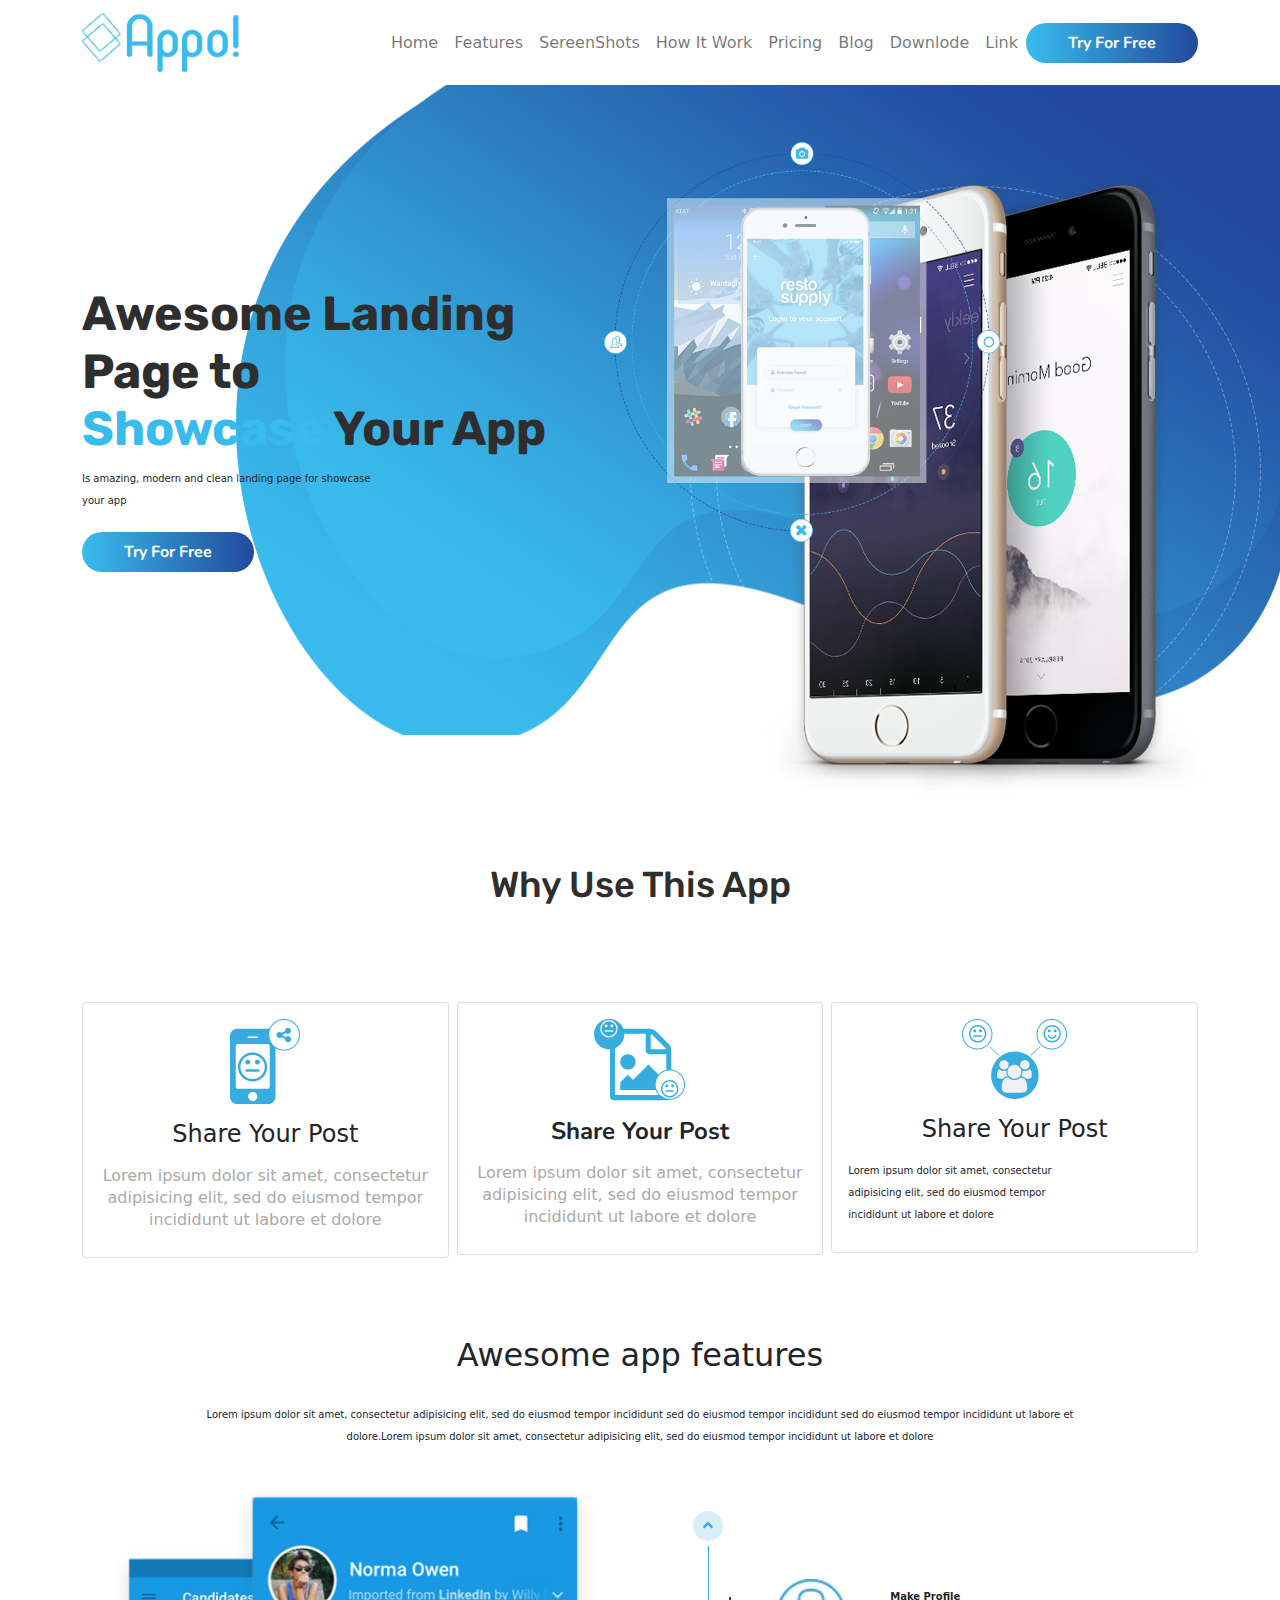
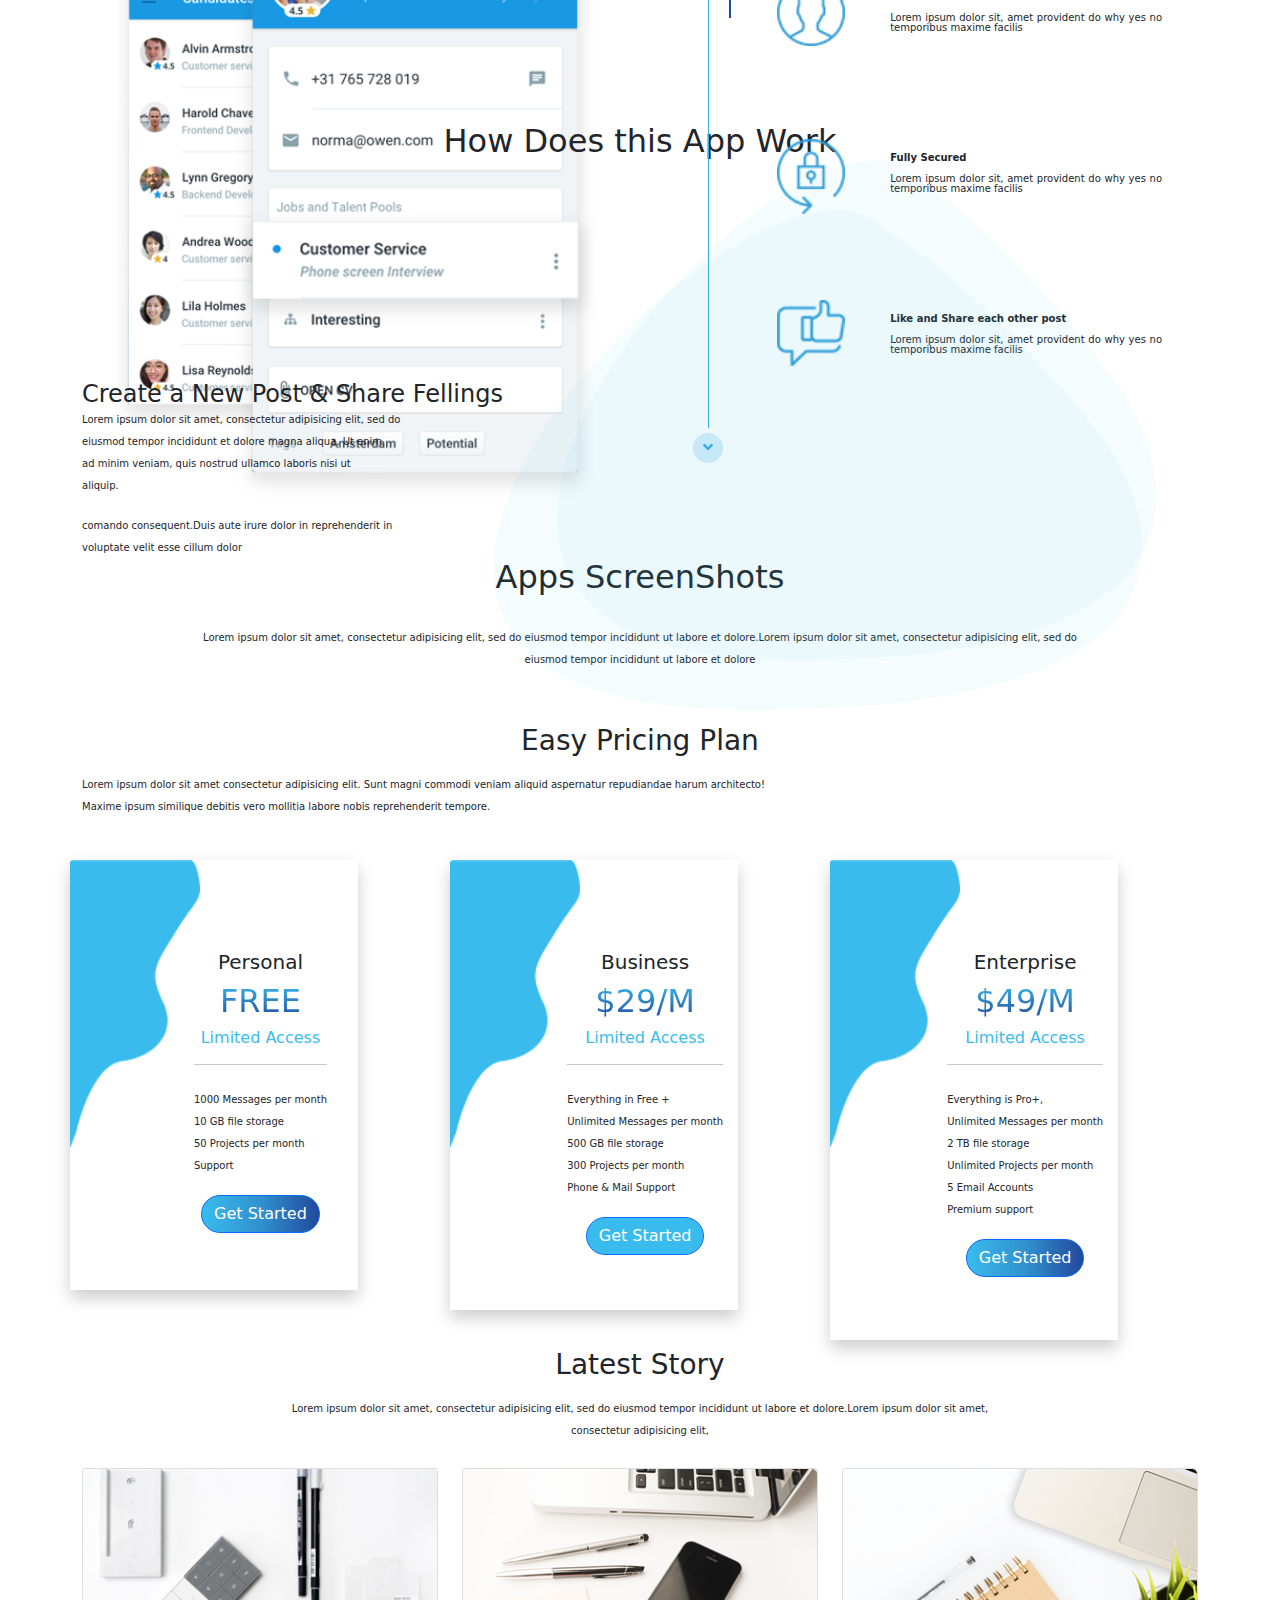
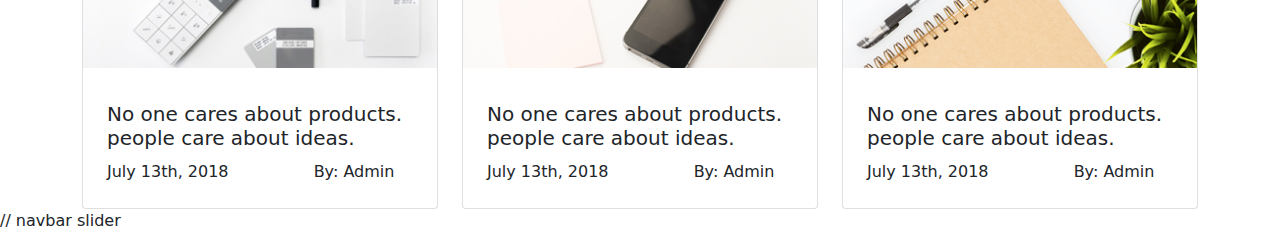
==== commit 0aaa6faa: "Merge pull request #7 from psanowar/master" ====
--- a/index.html
+++ b/index.html
@@ -23,16 +23,30 @@
 	<!-- Meta Description -->
 	<meta name="description" content="160 characters">
 
+	<!--   |---------------------------|
+       |    All Fonts Here      |
+      |---------------------------| -->
+
+	  <link rel="preconnect" href="https://fonts.googleapis.com">
+	  <link rel="preconnect" href="https://fonts.gstatic.com" crossorigin>
+	  <link href="https://fonts.googleapis.com/css2?family=Nunito:wght@400;700&family=Rubik:wght@400;500;700&display=swap" rel="stylesheet">
+  
+
  <!--   |---------------------------|
        |    All Css File Here      |
       |---------------------------| -->
-	
+	<!-- Slider CDN -->
+	<!-- <link rel="stylesheet" href="https://cdnjs.cloudflare.com/ajax/libs/materialize/1.0.0/css/materialize.min.css" /> -->
   <!-- css for bootstrap -->
 	<link rel="stylesheet" href="./assets/css/bootstrap.min.css">
 	<!-- css for Fontawesome -->
 	<link rel="stylesheet" type="text/css" href="./assets/css/all.min.css">
 	<!-- my css file -->
 	<link rel="stylesheet" type="text/css" href="./assets/css/style.css">
+	<!-- text -->
+	<link rel="preconnect" href="https://fonts.googleapis.com">
+    <link rel="preconnect" href="https://fonts.gstatic.com" crossorigin>
+    <link href="https://fonts.googleapis.com/css2?family=Nunito:wght@400;700&family=Rubik:wght@400;500;700&display=swap" rel="stylesheet">
 	<!-- responsive css file -->
 	<link rel="stylesheet" href="./assets/css/responsive.css">
 	
@@ -52,6 +66,49 @@
 -->
 
 <!-- Nav Bar section Start -->
+<section>
+	<nav class="navbar navbar-expand-lg navbar-light">
+		<div class="container">
+		  <a class="navbar-brand" href="#"><img src="images/logo.png" alt=""></a>
+		  <button class="navbar-toggler" type="button" data-bs-toggle="collapse" data-bs-target="#navbarSupportedContent" aria-controls="navbarSupportedContent" aria-expanded="false" aria-label="Toggle navigation">
+			<span class="navbar-toggler-icon"></span>
+		  </button>
+		  <div class="collapse navbar-collapse" id="navbarSupportedContent">
+			<ul class="navbar-nav ms-auto">
+			  <li class="nav-item">
+				<a class="nav-link" href="#">Home</a>
+			  </li>
+			  <li class="nav-item">
+				<a class="nav-link" href="#">Features</a>
+			  </li>
+			  <li class="nav-item">
+				<a class="nav-link"href="#">SereenShots</a>
+			  </li>
+			  <li class="nav-item">
+				<a class="nav-link" href="#">How It Work</a>
+			  </li>
+			  <li class="nav-item">
+				<a class="nav-link"  href="#">Pricing</a>
+			  </li>
+			  <li class="nav-item">
+				<a class="nav-link" href="#">Blog</a>
+			  </li>
+			  <li class="nav-item">
+				<a class="nav-link" href="#">Downlode</a>
+			  </li>
+			  <li class="nav-item">
+				<a class="nav-link" href="#">Link</a>
+			  </li>
+			  <li class="nav-item">
+				<a href="#" class="Btn">Try For Free</a>
+			  </li>
+				 
+			</ul>
+	
+		  </div>
+		</div>
+	</nav>
+</section>
 <!-- Nav Bar section End -->
 
 
@@ -60,6 +117,29 @@
 
 
 <!-- Hero Section Start -->
+<section class="hero">
+	<div class="container">
+		<div class="row">
+			<div class="col-md-6">
+				<div class="content">
+					<h1>Awesome Landing Page to <br> <span style="color: #39bced;" >Showcase</span> Your App</h1>
+					<p>Is amazing, modern and clean landing page for showcase <br> your app</p>
+				</div>
+				<a href="#" class="Btn">Try For Free</a>
+				</div>
+				<div class="col-md-6 image">
+					
+					<div class="sliderContainer">
+
+						<img class="magicStartLoop" src="images/hero-mobile2.png" class="img-fulid" alt="Hero Image">
+						<img class="hidden" src="images/hero-mobile.png" class="img-fulid" alt="Hero Image">
+
+					  </div>
+				</div>
+		</div>
+	</div>
+
+</section>
 <!-- Hero Section End -->
 
 
@@ -68,6 +148,43 @@
 
 	   
 <!-- Why use this app section Start -->
+<section>
+	<div class="container mt-5 mb-5">
+  
+		<h3 class="heading">Why Use This App</h3>
+		<div class="row mt-2 g-2 app">
+			<div class="col-md-4">
+				<div class="card d-flex justify-content-between p-3">
+					<div class="text-center">
+						 <img src="images/why-icon1.png" class="image-fulid" alt="why-icon-image">
+						 <h4 class="py-3">Share Your Post</h4>
+						 <p class="para">Lorem ipsum dolor sit amet, consectetur <br>adipisicing elit, sed do eiusmod tempor <br>incididunt ut labore et dolore</p>
+					 </div>
+				</div>
+			</div>
+			<div class="col-md-4">
+				<div class="card d-flex justify-content-between p-3">
+					<div class="text-center">
+						 <img src="images/why-icon2.png" class="image-fulid" alt="why-icon-image">
+						 <h4 class="title py-3">Share Your Post</h4>
+						 <p class="para">Lorem ipsum dolor sit amet, consectetur <br>adipisicing elit, sed do eiusmod tempor <br>incididunt ut labore et dolore</p>
+					 </div>
+				</div>
+			</div>
+			<div class="col-md-4">
+				<div class="card d-flex justify-content-between p-3">
+					<div class="text-center">
+						 <img src="images/why-icon3.png" class="image-fulid" alt="why-icon-image">
+						 <h4 class="py-3">Share Your Post</h4>
+						 <p >Lorem ipsum dolor sit amet, consectetur <br>adipisicing elit, sed do eiusmod tempor <br>incididunt ut labore et dolore</p>
+					 </div>
+				</div>
+			</div>
+		  
+	
+		</div>
+	</div>
+</section>
 <!-- Why use this app section End -->
 
 
@@ -79,7 +196,7 @@
 
 <section>
 <div class="container">
-	<div class="container back">
+	<div class="container-back">
 		<div class="row">
 			<div class="col-md-12 col-sm-12 col-lg-12 text-center">
 				<div class="awesome">
@@ -95,10 +212,10 @@
 				</div>
 			</div>
 			<div class="col-md-6 col-lg-6 col-sm-6 p-5">
-				<button class="angle"><i class="fa fa-angle-up"></i></button>	
+				<button class="angle" id="up"><i class="fa fa-angle-up"></i></button>	
 				<div class="vertical-row">
 					<div class="vertical-row-profile">
-						<vr class="vertical-row-in">
+						<vr class="vertical-row-in1" id="first">
 					</div>
 					<div class="profile-logo">
 						<img src="images/app-user-icon-1.png" alt="">
@@ -110,7 +227,7 @@
 				</div>
 				<div class="vertical-row">
 					<div class="vertical-row-profile">
-						<vr class="vertical-row-in">
+						<vr class="vertical-row-in2" id="second">
 					</div>
 					<div class="profile-logo">
 						<img src="images/app-user-icon-2.png" alt="">
@@ -122,7 +239,7 @@
 				</div>
 				<div class="vertical-row">
 					<div class="vertical-row-profile">
-						<vr class="vertical-row-in">
+						<vr class="vertical-row-in3" id="third">
 					</div>
 					<div class="profile-logo">
 						<img src="images/app-user-icon-3.png" alt="">
@@ -132,7 +249,7 @@
 						<p>Lorem ipsum dolor sit, amet provident do why yes no temporibus maxime facilis</p>
 					</div>
 				</div>
-				<button class="angle"><i class="fa fa-angle-down"></i></button>	
+				<button class="angle" id="down"><i class="fa fa-angle-down"></i></button>	
 
 			</div>
 		</div>
@@ -144,10 +261,28 @@
 				</div>
 			</div>
 		</div>
-	</div>
+		<!-- <div class="carousel">
+			<div class="carousel-item">
+			  <img src="images/screenshot1.png">
+			</div>
+			<div class="carousel-item">
+				<img src="images/screenshot2.png">
+			</div>
+			<div class="carousel-item">
+				<img src="images/screenshot3.png">
+			</div>
+			<div class="carousel-item">
+				<img src="images/screenshot4.png">
+			</div>
+			<div class="carousel-item">
+				<img src="images/screenshot5.png">
+			</div>
+			<img src="images/screenshoot-tab.png">
+		  </div>
+	</div> -->
 </div>
 </section>
-<!-- Awesome apps features End -->
+
 
 
 
@@ -165,18 +300,131 @@
 
 
 <!-- How does this app work Start -->
+<section>
+	<div class="container">
+		<div class="row">
+		<div class="col-md-12 pt-3">
+				<div class="text-center">
+				<h2>How Does this App Work</h2>
+			</div>
+		</div>
+		</div>
+		<div class="row">
+			<div class="col-md-5">
+				<div class="write">
+				<h4>Create a New Post & Share Fellings</h4>
+				<p class="wtext text-align-justify">Lorem ipsum dolor sit amet, consectetur adipisicing elit, sed do <br>eiusmod tempor incididunt et dolore magna aliqua. Ut enim <br>ad minim veniam, quis nostrud ullamco laboris nisi ut<br> aliquip.</p>
+				<p class="py-2">comando consequent.Duis aute irure dolor in reprehenderit in<br>voluptate 
+				velit esse cillum dolor</p>
+			</div>
+			</div>
+			<div class="bg col-md-7 pb-5">
+				<div class="root">
+				<div class="bg1">
+					<img src="images/app-video-bg1.svg">
+				</div>
+				<div class="bg2">
+					<img src="images/app-video-bg2.svg">
+				</div>
+				</div>
+				
+				
+					<img class="right" src="images/app-video.png">
+				
+					
+				
+			</div>
+		</div>
+	</div>
+</section>
 <!-- How does this app work End -->
 
-
-
-
-
-
-
 <!-- Easy Pricing plan Start -->
+
+<section>
+	<div class="container">
+		<div class="row">
+			<div class="col-md-12 text-center py-3">
+				<h3>Easy Pricing Plan</h3>
+				<p class="ptxt py-3">Lorem ipsum dolor sit amet consectetur adipisicing elit. Sunt magni commodi veniam aliquid aspernatur repudiandae harum architecto!<br> Maxime ipsum similique debitis vero mollitia labore nobis reprehenderit tempore.</p>
+			</div>
+		</div>
+		<div class="row">
+			<div class="col-md-4 px-0">
+				<div class="card0" style="width: 18rem;">
+                 <img src="images/pricing-bg.png" class="card-img-top" alt="...">
+                 <div class="card-body">
+                 	<div class="txt text-center px-3 pb-5">
+                   <h5 class="card-title">Personal</h5>
+                   <h2 class="card-title">FREE</h2>
+                   <h6 class="access">Limited Access</h6>
+                   <hr class="hr">
+                     <p class="card-text py-2">1000 Messages per month<br>10 GB file storage<br>
+                                         50 Projects per month<br>
+                                         Support</p>
+                   <button class="btn btn-primary btn-grad">Get Started</button>
+                   </div>
+               </div>
+			</div>
+				
+			</div>
+
+			<div class="col-md-4 px-0">
+				<div class="card1" style="width: 18rem;">
+                 <img src="images/pricing-bg.png" class="card-img-top" alt="...">
+                 <div class="card-body">
+                 	<div class="txt text-center pl-3 pb-5">
+                   <h5 class="card-title">Business</h5>
+                   <h2 class="card-title">$29/M</h2>
+                   <h6 class="access">Limited Access</h6>
+                   <hr class="hr">
+                     <p class="card-text py-2">Everything in Free +<br>
+                                Unlimited Messages per month<br>
+                                500 GB file storage<br>
+                                300 Projects per month<br>
+                                Phone & Mail Support</p>
+                   <button class="btn btn-primary btn-grad1">Get Started</button>
+                   </div>
+               </div>
+			</div>
+				
+			</div>
+
+			<div class="col-md-4 px-0 pb-2">
+				<div class="card2" style="width: 18rem;">
+                 <img src="images/pricing-bg.png" class="card-img-top" alt="...">
+                 <div class="card-body">
+                 	<div class="txt text-center pl-3 pb-5">
+                   <h5 class="card-title">Enterprise</h5>
+                   <h2 class="card-title">$49/M</h2>
+                   <h6 class="access">Limited Access</h6>
+                   <hr class="hr">
+                     <p class="card-text py-2">Everything is Pro+,<br>
+                                       Unlimited Messages per month<br>
+                                          2 TB file storage<br>
+                                          Unlimited Projects per month<br>
+                                         5 Email Accounts<br>
+                                      Premium support</p>
+
+
+
+                   <button class="btn btn-primary btn-grad">Get Started</button>
+                   
+                   </div>
+               </div>
+			</div>
+				
+			</div>
+				
+			</div>
+		</div>
+
+
+	</div>
+</section>
+
+
 <!-- Easy Pricing plan End -->
-
-
 
 
 
@@ -237,10 +485,6 @@
 
 
 
-
-
-
-
 <!-- Footer Section Start -->
 <!-- Footer Section End -->
 
@@ -259,6 +503,8 @@
       |---------------------------| -->
 	<!-- jQuery 3.5.1 Verson File -->
 	<script src="./assets/js/jquery-3.5.1.js"></script>
+	<!-- Slider CDN -->
+	<!-- <script src="https://cdnjs.cloudflare.com/ajax/libs/materialize/1.0.0/js/materialize.min.js"></script> -->
 	<!-- js for popper -->
 	<script src="./assets/js/popper.js"></script>
 	<!-- js fo bootstrap -->
@@ -267,6 +513,34 @@
 	<script src="./assets/js/all.min.js"></script>
 	<!-- External js  -->
 	<script src="./assets/js/app.js"></script>
+	// navbar slider
+	<script>
+		/*global $, alert, console, confirm*/
+
+		$(function () {
+			"use strict";
+			//you can put magicStartLoop class in any element you want to start with it
+		
+			//change magicStartLoop class every num of seconds
+			setInterval(function () {
+				//loop on every magicStartLoop in the page
+				$(".magicStartLoop").each(function () {
+					//after num of seconds make the first movement
+					$(this).addClass("hidden").removeClass("magicStartLoop");
+					//first movement
+					$(this).next().addClass("magicStartLoop").removeClass("hidden");
+					//check if the last element has magicStartLoop class to repeat the loop again
+					if ($(".sliderContainer").children().last().hasClass("magicStartLoop")) {
+						setTimeout(function () {
+							$(".sliderContainer").children().first().removeClass("hidden").addClass("magicStartLoop");
+						}, 2000);//you must set this time as the same time for setInterval time
+					}
+				});
+			}, 2000);//you can change the time for silder from 2000 to any value you want
+			
+			
+		});
+	</script>
 
 
 </body>
--- a/assets/css/style.css
+++ b/assets/css/style.css
@@ -44,33 +44,151 @@
 }
 p{
 	/* color: #848789; */
-	line-height: 30px;
+	line-height: 22px;
+	
 }
 
 body{
 	scroll-behavior: smooth;
-	margin: 0;
-	padding: 0;
-}
-
-/* Nav Bar section Start */
-/* Nav Bar section End */
-
-
-
-
-
-
-/* Hero section Start */
-/* Hero section End */
-
-
-
-
-
-
-/* Why use this app section Start */
-/* Why use this app section End */
+}
+
+h1{
+	font-size: 48px;
+	color: #2e2e2e;
+	font-family: 'Rubik', sans-serif;
+	font-weight: 700;
+	
+}
+.heading{
+	font-family: 'Rubik', sans-serif;
+	font-weight:500;
+	font-size: 36px;
+	color: #2e2e2e;
+	text-align: center;
+	padding: 80px 0px;
+}
+.para{
+	line-height: 22px;
+	color: #aaa;
+	font-size: 16px;
+	font-weight: 400;
+	text-align: center;
+}
+.title{
+	font-family: 'Nunito', sans-serif;
+	font-weight: bold;
+	font-family: 20px;
+}
+.Btn{
+	display: inline-block;
+	padding: 8px 42px;
+	font-size: 16px;
+	text-align: center;
+	text-decoration: none;
+	border-radius: 50px;
+	background-image:linear-gradient(to right,#39bced , #22499c);
+	color: white;
+	border: 0;
+	font-family: 'Nunito', sans-serif;
+	font-weight: bold;
+}
+
+
+/*====================================== Nav Bar section Start=================================== */
+.navbar .nav-link{
+	color: #aaa;
+
+}
+.navbar .nav-link:hover{
+	color: #39bced !important;
+
+}
+.navbar-light .navbar-toggler {
+    /* color: rgba(0,0,0,.55); */
+    /* border-color: rgba(0, 0, 0,0.1 ); */
+	color: #39bced !important;
+	border-color: #39bced;
+}
+/*====================================== Nav Bar section End ====================================*/
+
+
+
+
+
+
+/*====================================== Hero section Start =====================================*/
+.hero{
+	background-image: url(../../images/hero1.png);
+	height: 650px;
+	background-repeat: no-repeat;
+	background-position: right;
+	background-size: auto;
+
+}
+
+.hero .content{
+	margin-top: 200px;
+}
+.hero .content p{
+	padding: 10px 0px;
+}
+
+.hero .image img{
+	margin-top: 90px;
+	margin-left: 100px;
+}
+
+.hidden{
+	display: none
+  }
+  
+  .sliderContainer{
+	display: flex;
+	justify-content: center
+  }
+  
+  .sliderContainer>div{
+	width: 250px;
+	height: 100px;
+	background-color: #333;
+	color: #fff;
+	font-size: 25px;
+	text-transform: capitalize
+  }
+  
+  
+  .magicStartLoop{
+	display: flex;
+	justify-content: center;
+	align-items: center;
+	opacity: 1;
+	animation: op 200ms linear
+  }
+  
+  @keyframes op{
+	0%{
+	  opacity: 0
+	}
+  
+	100%{
+	  opacity: 1
+	}
+  }
+/*====================================== Hero section End=========================================== */
+
+
+
+
+
+
+/* ====================================Why use this app section Start ============================*/
+
+
+.card:hover {
+    box-shadow: 5px 5px 5px rgba(0, 0, 0, .2)
+}
+
+/*====================================== Why use this app section End ===========================*/
 
 
 
@@ -78,9 +196,11 @@
 
 
 /* Awesome apps features Start */
-/* Awesome apps features End */
-
-
+.container-back{
+	background-image: url("images/pricing-bg.png");
+	height: 400px;
+	z-index: 999;
+}
 .awesome h2{
 	padding: 30px;
 	text-align: center;
@@ -129,12 +249,23 @@
 	margin-top: 50px;
 }
 
-.vertical-row-in{
+.vertical-row-in1{
 	border: 1px solid #22499c;
 	margin-left: 20px;
 }
+.vertical-row-in2{
+	border: 1px solid #22499c;
+	margin-left: 20px;
+	display: none;
+	
+}
+.vertical-row-in3{
+	border: 1px solid #22499c;
+	margin-left: 20px;
+	display: none;
+	
+}
 .make-profile{
-
 position: absolute;
 right: 0;
 left: 40%;
@@ -151,10 +282,36 @@
 .make-profile p{
 	line-height: 100%;
 }
-
-
-
-/* Apps screenshots Start */
+ /* Awesome apps features End */
+ /* Apps screenshots Start */
+/* Slider CSS */
+.carousel {
+	position: relative;
+	height: 600px;
+	margin-top: 150px;
+	perspective: 1500px;
+  }
+  
+  .carousel .carousel-item {
+	width: 250px;
+  }
+  
+  .carousel .carousel-item img {
+	height: 300px;
+	max-width: 170px;
+	transform: translateX(1px) translateY(-90px);
+  }
+  
+  .mobile {
+	width: 257px;
+	height: 349px;
+	position: absolute;
+	top: 40%;
+	left: 49%;
+	transform: translate(-50%, -50%);
+	z-index: 1000,
+  }
+ 
 /* Apps screenshots End */
 
 
@@ -163,7 +320,49 @@
 
 
 
+
+
+
+
 /* How does this app work Start */
+.write{
+	margin-top: 220px;
+}
+
+.bg1 img{
+	  height: 500px;
+	  width: 600px;
+
+	  position: relative;
+	  overflow: hidden;
+	  display: block;
+}
+.bg2 img{
+	 height: 500px;
+	 width: 650px;
+	 position: absolute;
+  
+    top: 50px;
+    right: 55px;
+    z-index: 1;
+    
+
+      
+}
+.root{
+	 position: relative;
+
+}
+.right{
+	 height: 400px;
+    width: 396px;
+    position: absolute;
+    top: 142px;
+    right: 280px;
+    display: block;
+    z-index: 1;
+
+}
 /* How does this app work End */
 
 
@@ -173,6 +372,73 @@
 
 
 /* Easy Pricing plan Start */
+.card0{
+	  position: relative;
+	   overflow: hidden;
+  
+  width: 100%;
+  height: 430px;
+  box-shadow: 0 8px 16px 0 rgba(0,0,0,0.2);
+}
+.card1{
+	  position: relative;
+	   overflow: hidden;
+  
+  width: 100%;
+  height: 450px;
+  box-shadow: 0 8px 16px 0 rgba(0,0,0,0.2);
+}
+.card2{
+	  position: relative;
+	   overflow: hidden;
+  
+  width: 100%;
+  height: 480px;
+  box-shadow: 0 8px 16px 0 rgba(0,0,0,0.2);
+}
+
+.card0 img{
+	height: 288px;
+	width: 130px;
+}
+.card1 img{
+	height: 288px;
+	width: 130px;
+}
+.card2 img{
+	height: 288px;
+	width: 130px;
+}
+.txt{
+	  position: absolute;
+  
+      top: 90px;
+      right: 15px;
+
+}
+.card-body h2{
+
+	background: -webkit-linear-gradient(#39bced, #22499c);
+	background-clip: text;
+	-webkit-text-fill-color: transparent;
+
+}
+.access{
+	color: #39bced;
+}
+.btn-grad {
+         	background-image: linear-gradient(to right, #39bced 0%, #3090ce  51%, #22499c  100%);
+         	border-radius: 50px;
+         
+          }
+
+.btn-grad1 {
+         	background-color:#39bced;
+         	border-radius: 50px;
+         
+          }
+
+
 /* Easy Pricing plan End */
 
 
@@ -191,6 +457,8 @@
 
 
 
+         
+         
 
 
 
@@ -257,13 +525,196 @@
 /* Our Blog Details Start */
 /* Our Blog Details End */
 
-
-
-
-
-
-/* blog single post start */
-/* blog single post end */
+         
+/*--------------------------------
+				Blog Post Start
+--------------------------------*/
+.blog-post{
+	font-family: 'Nunito', sans-serif !important;
+}
+.heading-color{
+	color: #393939 !important;
+}
+.blog-post .card .card-title,
+.blog-post .mybtn,
+.page-item .page-link,
+.right-sidebar h4{
+	font-weight: 700;
+}
+.blog-post .card .card-title,
+.right-sidebar h4{
+	font-size: 20px;
+}
+.blog-post .card .paragraph{
+	color: #484848;
+	font-size: 13.3px;
+	line-height: 24px;
+}
+.blog-post .card .mybtn{
+	background-image: linear-gradient(to right, #00baff 0%, #0af 21%, #133272 100%);
+	border-radius: 50px;
+	padding: 6px 35px;
+	transition-delay: 1s;
+	font-size: 15px;
+}
+.blog-post .mybtn:hover{
+	background-image: linear-gradient(to left, #00baff 0%, #0af 21%, #133272 100%);
+}
+/*pagination*/
+.page-item .page-link{
+	border-radius: 50px !important;
+	padding: 5px 12px;
+	font-size: 17px;
+	text-align: center;
+	height: 35px;
+	width: 35px;
+}
+.page-item:first-child .page-link{
+	margin-right: 30px;
+}
+.page-item:first-child .page-link:hover{
+	background: #39bced;
+	border: 1px solid #39bced;
+	color: white;
+}
+.page-item:first-child .page-link,
+.page-item .link{
+	border: 1px solid #e1e0e0;
+	color: #39bced;
+}
+.page-item:last-child .page-link{
+	background: #39bced;
+	border: 1px solid #39bced;
+	margin-left: 15px;
+}
+.page-item .link{
+	color: #484848;
+	position: relative;
+	margin: 0 17px;
+}
+.page-link.link::before {
+  content: '';
+  display: block;
+	clear: both;
+	border: 1px solid #e1e0e0;
+	width: 17px;
+	transform: rotate(0deg);
+	position: absolute;
+	top: 49%;
+	left: -50%;
+}
+.page-item:nth-child(5) .page-link::after{
+	content: '';
+  display: block;
+	clear: both;
+	border: 1px solid #e1e0e0;
+	width: 17px;
+	transform: rotate(0deg);
+	position: absolute;
+	top: 49%;
+	right: -50%;
+}
+/*right-sidebar*/
+.right-sidebar input::placeholder,
+.right-sidebar .input-group span{
+	color: #dcdce0 !important;
+	font-size: 15px;
+}
+.right-sidebar .input-group span{
+	position: relative;
+}
+.right-sidebar .input-group span::before{
+	content: '';
+	display: block;
+	clear: both;
+	border: 1px solid #dddde09c;
+	position: absolute;
+	top: 20%;
+	left: -2%;
+	height: 23px;
+	width: 1px;
+}
+.tags a{
+	text-decoration: none;
+	padding: 5px 12px;
+	margin: 4px 3px;
+	display: inline-block;
+	border-radius: 5px;
+	border: 1px solid #dddde09c;
+	color: #484848;
+	font-size: 14px;
+}
+.tags .active,
+.tags a:hover,
+.tags a:hover .svg-inline--fa{
+	background: #36ace1;
+	color: white !important;
+	border: 1px solid #36ace1;
+}
+.tags .svg-inline--fa{
+	font-size: 16px !important;
+}
+.right-sidebar .recent-post .card-title{
+	font-size: 17px;
+	line-height: 23px;
+}
+.right-sidebar .recent-post .card-subtitle{
+	font-size: 13px;
+	color: #969898 !important;
+}
+.right-sidebar hr{
+	margin: 5px 0 !important;
+	width: 28px;
+}
+.right-sidebar .categories hr{
+	margin: 7px 0 !important;
+}
+/*blog-details page */
+.rob-man{
+  padding: 0 18px;
+  margin: 14px 0;
+  position: relative;
+}
+.rob-man::after {
+  content: '';
+  display: block;
+  clear: both;
+  border-bottom: 1px solid #3CBCED;
+  border-right: 1px solid #3CBCED;
+  height: 23px;
+  width: 100%;
+  border-left: 1px solid #3CBCED;
+  position: absolute;
+  bottom: 0;
+  left: -3px;
+}
+.rob-man::before {
+  content: '';
+	display: block;
+	clear: both;
+	border-top: 1px solid #3CBCED;
+	border-right: 1px solid #3CBCED;
+	height: 23px;
+	width: 100%;
+	border-left: 1px solid #3CBCED;
+	position: absolute;
+	top: 0;
+	left: -3px;
+}
+.rob-man h6{
+	font-size: 14px;
+	font-weight: 600;
+	color: #484848;
+}
+.share h6{
+	font-size: 18px;
+}
+.share .envelop{
+	color: #bbbbbb;
+}
+/*--------------------------------
+				Blog Post End
+--------------------------------*/
 
 
 
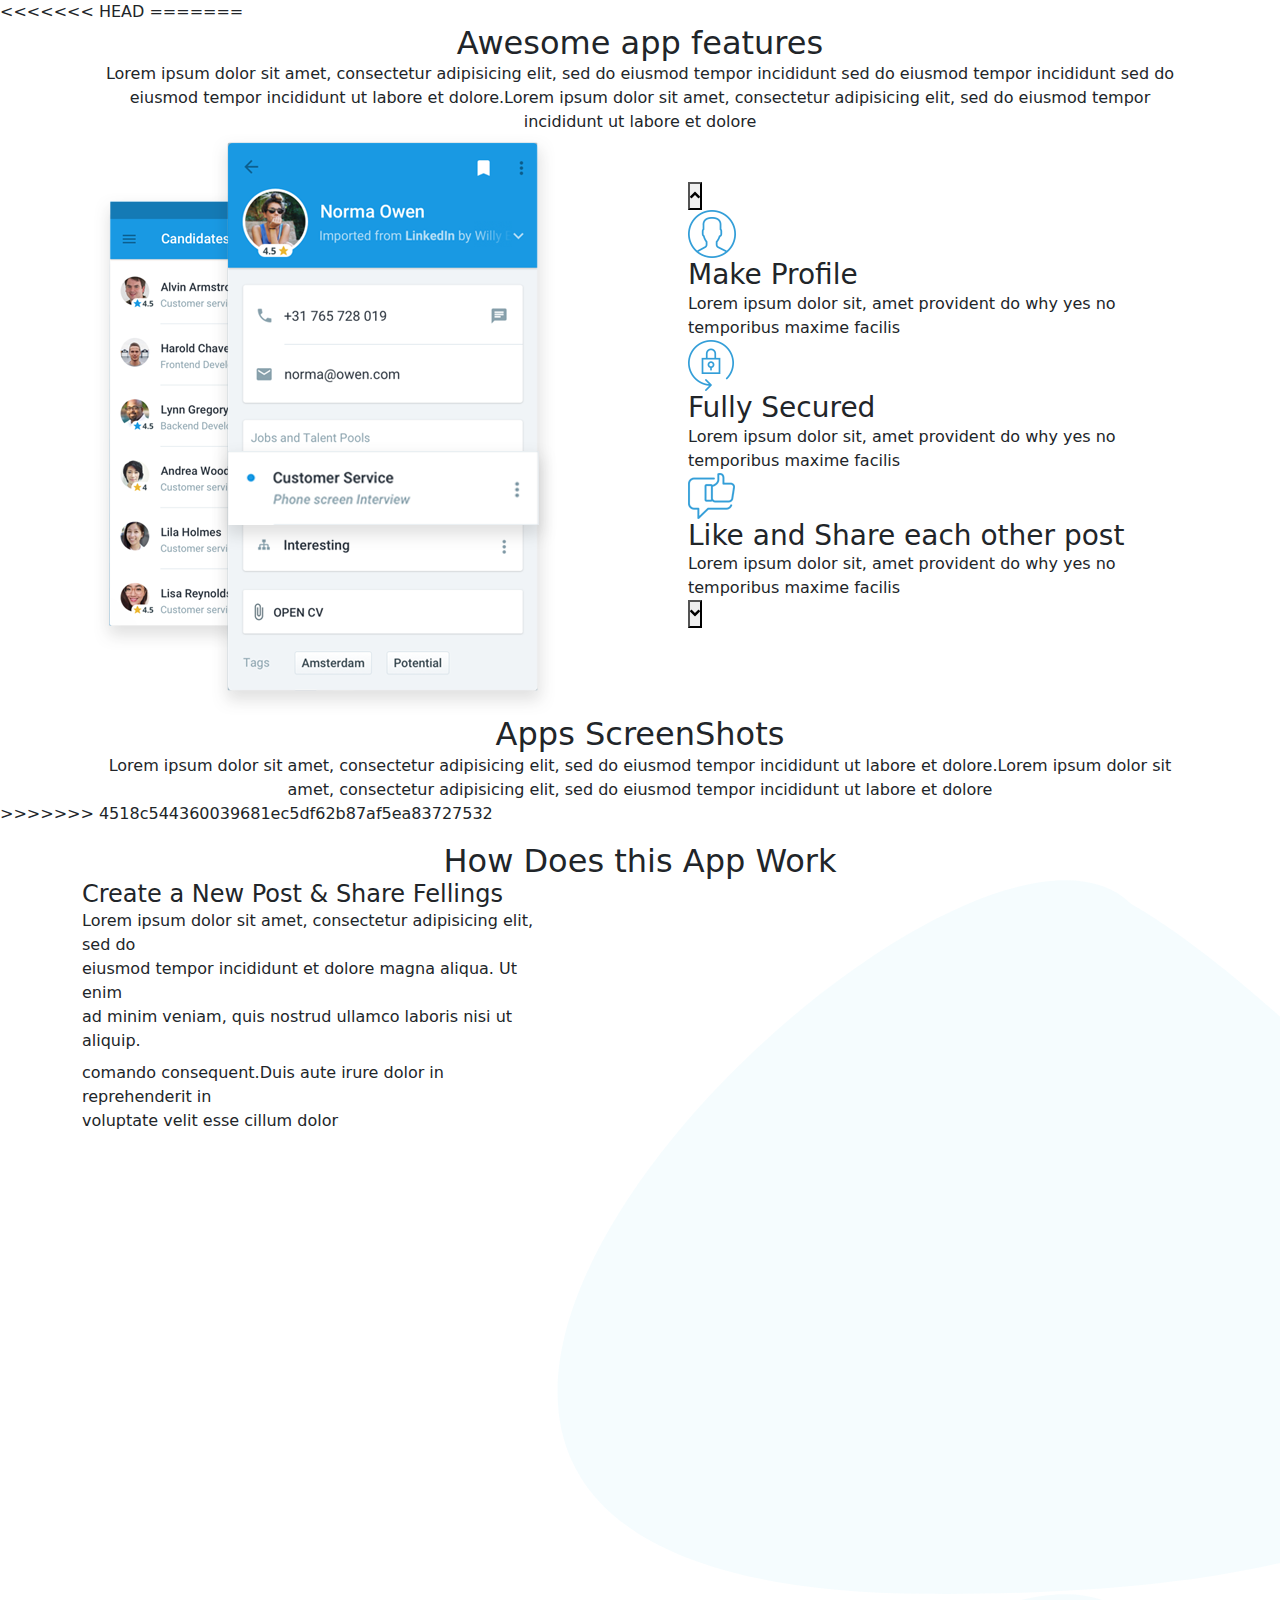
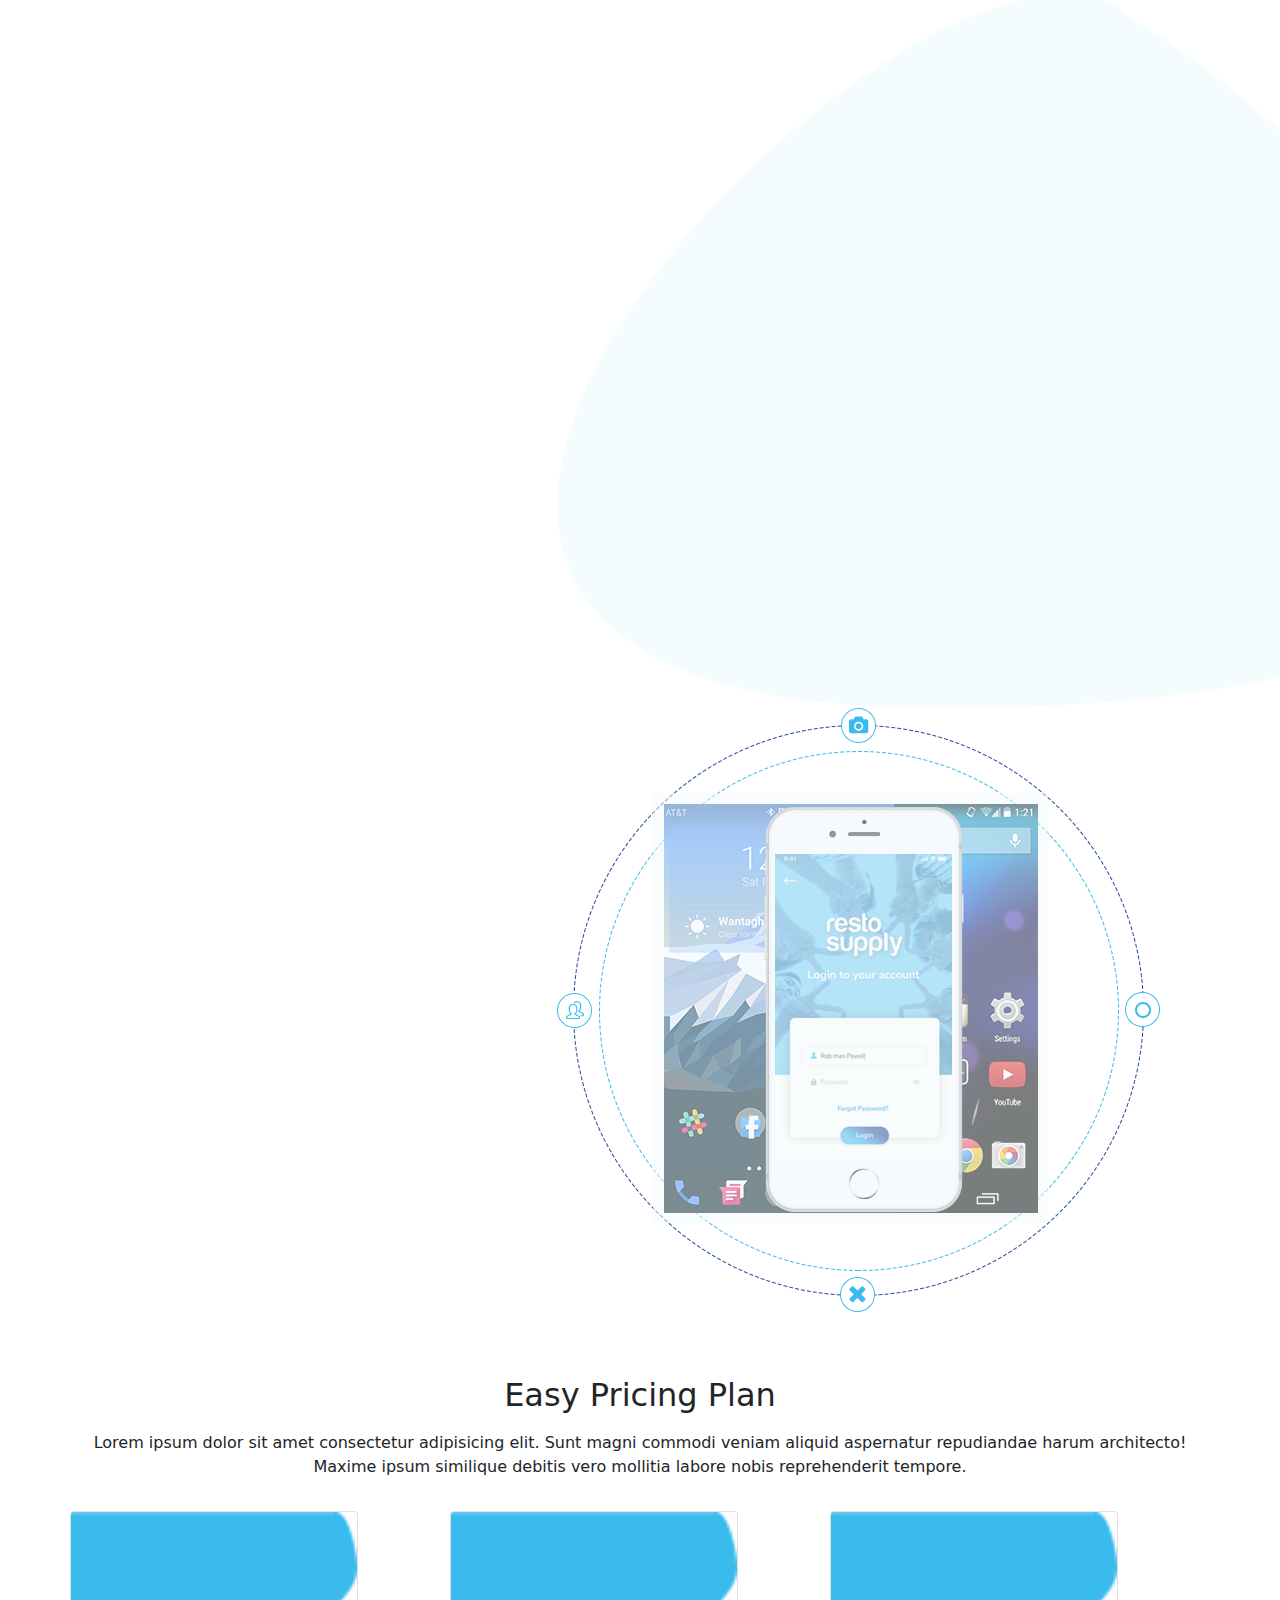
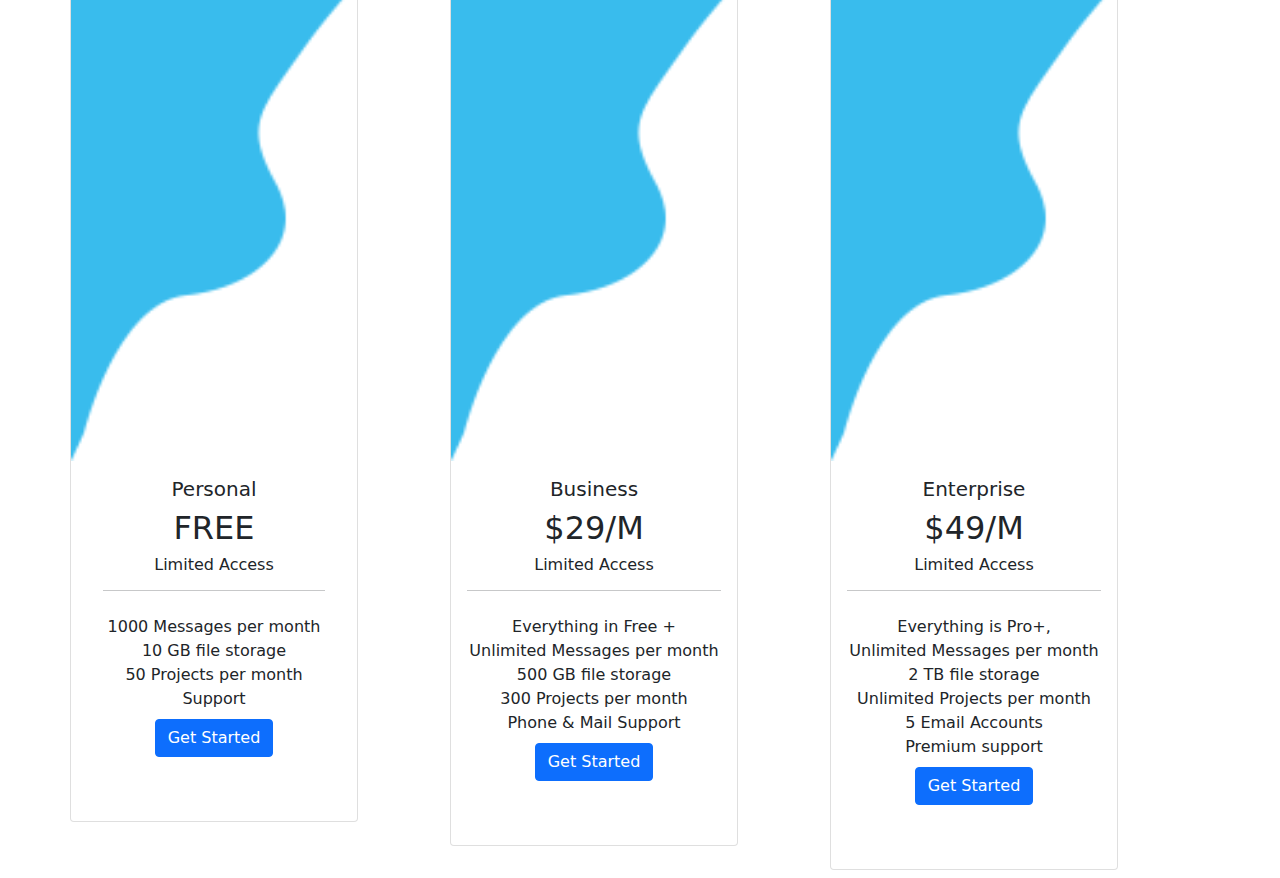
==== commit ed4b9293: "pricing app videon" ====
--- a/index.html
+++ b/index.html
@@ -1,63 +1,55 @@
 <!DOCTYPE html>
 <html lang="en">
+
 <head>
 
- <!--   |---------------------------|
+    <!--   |---------------------------|
        |      Meta Tags Here       |
       |---------------------------| -->
-	<!-- Charecter set -->
-	<meta charset="UTF-8">
-	<!--turn off IE compatibility mode -->
-	<meta http-equiv="X-UA-Compatible" content="IE=edge">
-	<!-- View Port -->
-	<meta name="viewport" content="width=device-width, initial-scale=1.0" />
-
- <!--   |---------------------------|
+    <!-- Charecter set -->
+    <meta charset="UTF-8">
+    <!--turn off IE compatibility mode -->
+    <meta http-equiv="X-UA-Compatible" content="IE=edge">
+    <!-- View Port -->
+    <meta name="viewport" content="width=device-width, initial-scale=1.0" />
+
+    <!--   |---------------------------|
        |    Website Onpage SEO     |
       |---------------------------| -->
-	
-  <!-- this is title -->
-	<title>Apps Landing Blog Website</title>
-	<!-- Keyword -->
-	<meta name="Keyword" content=" apps landing page, blog website, blog page, blog apps page">
-	<!-- Meta Description -->
-	<meta name="description" content="160 characters">
-
-	<!--   |---------------------------|
-       |    All Fonts Here      |
-      |---------------------------| -->
-
-	  <link rel="preconnect" href="https://fonts.googleapis.com">
-	  <link rel="preconnect" href="https://fonts.gstatic.com" crossorigin>
-	  <link href="https://fonts.googleapis.com/css2?family=Nunito:wght@400;700&family=Rubik:wght@400;500;700&display=swap" rel="stylesheet">
-  
-
- <!--   |---------------------------|
+
+    <!-- this is title -->
+    <title>Apps Landing Blog Website</title>
+    <!-- Keyword -->
+    <meta name="Keyword" content=" apps landing page, blog website, blog page, blog apps page">
+    <!-- Meta Description -->
+    <meta name="description" content="160 characters">
+
+    <!--   |---------------------------|
        |    All Css File Here      |
       |---------------------------| -->
-	<!-- Slider CDN -->
-	<!-- <link rel="stylesheet" href="https://cdnjs.cloudflare.com/ajax/libs/materialize/1.0.0/css/materialize.min.css" /> -->
-  <!-- css for bootstrap -->
-	<link rel="stylesheet" href="./assets/css/bootstrap.min.css">
-	<!-- css for Fontawesome -->
-	<link rel="stylesheet" type="text/css" href="./assets/css/all.min.css">
-	<!-- my css file -->
-	<link rel="stylesheet" type="text/css" href="./assets/css/style.css">
-	<!-- text -->
-	<link rel="preconnect" href="https://fonts.googleapis.com">
+
+    <!-- css for bootstrap -->
+    <link rel="stylesheet" href="./assets/css/bootstrap.min.css">
+    <!-- css for Fontawesome -->
+    <link rel="stylesheet" type="text/css" href="./assets/css/all.min.css">
+    <!-- my css file -->
+    <link rel="stylesheet" type="text/css" href="./assets/css/style.css">
+    <!-- text -->
+    <link rel="preconnect" href="https://fonts.googleapis.com">
     <link rel="preconnect" href="https://fonts.gstatic.com" crossorigin>
     <link href="https://fonts.googleapis.com/css2?family=Nunito:wght@400;700&family=Rubik:wght@400;500;700&display=swap" rel="stylesheet">
-	<!-- responsive css file -->
-	<link rel="stylesheet" href="./assets/css/responsive.css">
-	
+    <!-- responsive css file -->
+    <link rel="stylesheet" href="./assets/css/responsive.css">
+
 
 </head>
+
 <body>
 
-<!--    |....................................|
+    <!--    |....................................|
        |			Content Here			|
       |....................................| -->
-<!-- 			NOTE: 
+    <!-- 			NOTE: 
 	1. Here We have used font awesome 5, don't take font awesome 6 icons. Use font awesome 5 icons here 
 	2. We have used bootstrap 5, so don't use bootstrap 4 codes.
 	3. Before write code, go to trello once more, look at your work, which section you are mentioned.
@@ -65,138 +57,39 @@
 
 -->
 
-<!-- Nav Bar section Start -->
-<section>
-	<nav class="navbar navbar-expand-lg navbar-light">
-		<div class="container">
-		  <a class="navbar-brand" href="#"><img src="images/logo.png" alt=""></a>
-		  <button class="navbar-toggler" type="button" data-bs-toggle="collapse" data-bs-target="#navbarSupportedContent" aria-controls="navbarSupportedContent" aria-expanded="false" aria-label="Toggle navigation">
-			<span class="navbar-toggler-icon"></span>
-		  </button>
-		  <div class="collapse navbar-collapse" id="navbarSupportedContent">
-			<ul class="navbar-nav ms-auto">
-			  <li class="nav-item">
-				<a class="nav-link" href="#">Home</a>
-			  </li>
-			  <li class="nav-item">
-				<a class="nav-link" href="#">Features</a>
-			  </li>
-			  <li class="nav-item">
-				<a class="nav-link"href="#">SereenShots</a>
-			  </li>
-			  <li class="nav-item">
-				<a class="nav-link" href="#">How It Work</a>
-			  </li>
-			  <li class="nav-item">
-				<a class="nav-link"  href="#">Pricing</a>
-			  </li>
-			  <li class="nav-item">
-				<a class="nav-link" href="#">Blog</a>
-			  </li>
-			  <li class="nav-item">
-				<a class="nav-link" href="#">Downlode</a>
-			  </li>
-			  <li class="nav-item">
-				<a class="nav-link" href="#">Link</a>
-			  </li>
-			  <li class="nav-item">
-				<a href="#" class="Btn">Try For Free</a>
-			  </li>
-				 
-			</ul>
-	
-		  </div>
-		</div>
-	</nav>
-</section>
-<!-- Nav Bar section End -->
-
-
-
-
-
-
-<!-- Hero Section Start -->
-<section class="hero">
-	<div class="container">
-		<div class="row">
-			<div class="col-md-6">
-				<div class="content">
-					<h1>Awesome Landing Page to <br> <span style="color: #39bced;" >Showcase</span> Your App</h1>
-					<p>Is amazing, modern and clean landing page for showcase <br> your app</p>
-				</div>
-				<a href="#" class="Btn">Try For Free</a>
-				</div>
-				<div class="col-md-6 image">
-					
-					<div class="sliderContainer">
-
-						<img class="magicStartLoop" src="images/hero-mobile2.png" class="img-fulid" alt="Hero Image">
-						<img class="hidden" src="images/hero-mobile.png" class="img-fulid" alt="Hero Image">
-
-					  </div>
-				</div>
-		</div>
-	</div>
-
-</section>
-<!-- Hero Section End -->
-
-
-
-
-
-	   
-<!-- Why use this app section Start -->
-<section>
-	<div class="container mt-5 mb-5">
-  
-		<h3 class="heading">Why Use This App</h3>
-		<div class="row mt-2 g-2 app">
-			<div class="col-md-4">
-				<div class="card d-flex justify-content-between p-3">
-					<div class="text-center">
-						 <img src="images/why-icon1.png" class="image-fulid" alt="why-icon-image">
-						 <h4 class="py-3">Share Your Post</h4>
-						 <p class="para">Lorem ipsum dolor sit amet, consectetur <br>adipisicing elit, sed do eiusmod tempor <br>incididunt ut labore et dolore</p>
-					 </div>
-				</div>
-			</div>
-			<div class="col-md-4">
-				<div class="card d-flex justify-content-between p-3">
-					<div class="text-center">
-						 <img src="images/why-icon2.png" class="image-fulid" alt="why-icon-image">
-						 <h4 class="title py-3">Share Your Post</h4>
-						 <p class="para">Lorem ipsum dolor sit amet, consectetur <br>adipisicing elit, sed do eiusmod tempor <br>incididunt ut labore et dolore</p>
-					 </div>
-				</div>
-			</div>
-			<div class="col-md-4">
-				<div class="card d-flex justify-content-between p-3">
-					<div class="text-center">
-						 <img src="images/why-icon3.png" class="image-fulid" alt="why-icon-image">
-						 <h4 class="py-3">Share Your Post</h4>
-						 <p >Lorem ipsum dolor sit amet, consectetur <br>adipisicing elit, sed do eiusmod tempor <br>incididunt ut labore et dolore</p>
-					 </div>
-				</div>
-			</div>
-		  
-	
-		</div>
-	</div>
-</section>
-<!-- Why use this app section End -->
-
-
-
-
-
-
+    <!-- Nav Bar section Start -->
+    <!-- Nav Bar section End -->
+
+
+
+
+
+
+    <!-- Hero Section Start -->
+    <!-- Hero Section End -->
+
+
+
+
+
+
+<<<<<<< HEAD
+    <!-- Why use this app section Start -->
+    <!-- Why use this app section End -->
+
+
+
+
+
+
+    <!-- Awesome apps features Start -->
+    <!-- Awesome apps features End -->
+=======
 <!-- Awesome apps features Start -->
 
 <section>
 <div class="container">
-	<div class="container-back">
+	<div class="container back">
 		<div class="row">
 			<div class="col-md-12 col-sm-12 col-lg-12 text-center">
 				<div class="awesome">
@@ -212,10 +105,10 @@
 				</div>
 			</div>
 			<div class="col-md-6 col-lg-6 col-sm-6 p-5">
-				<button class="angle" id="up"><i class="fa fa-angle-up"></i></button>	
+				<button class="angle"><i class="fa fa-angle-up"></i></button>	
 				<div class="vertical-row">
 					<div class="vertical-row-profile">
-						<vr class="vertical-row-in1" id="first">
+						<vr class="vertical-row-in">
 					</div>
 					<div class="profile-logo">
 						<img src="images/app-user-icon-1.png" alt="">
@@ -227,7 +120,7 @@
 				</div>
 				<div class="vertical-row">
 					<div class="vertical-row-profile">
-						<vr class="vertical-row-in2" id="second">
+						<vr class="vertical-row-in">
 					</div>
 					<div class="profile-logo">
 						<img src="images/app-user-icon-2.png" alt="">
@@ -239,7 +132,7 @@
 				</div>
 				<div class="vertical-row">
 					<div class="vertical-row-profile">
-						<vr class="vertical-row-in3" id="third">
+						<vr class="vertical-row-in">
 					</div>
 					<div class="profile-logo">
 						<img src="images/app-user-icon-3.png" alt="">
@@ -249,7 +142,7 @@
 						<p>Lorem ipsum dolor sit, amet provident do why yes no temporibus maxime facilis</p>
 					</div>
 				</div>
-				<button class="angle" id="down"><i class="fa fa-angle-down"></i></button>	
+				<button class="angle"><i class="fa fa-angle-down"></i></button>	
 
 			</div>
 		</div>
@@ -261,287 +154,186 @@
 				</div>
 			</div>
 		</div>
-		<!-- <div class="carousel">
-			<div class="carousel-item">
-			  <img src="images/screenshot1.png">
-			</div>
-			<div class="carousel-item">
-				<img src="images/screenshot2.png">
-			</div>
-			<div class="carousel-item">
-				<img src="images/screenshot3.png">
-			</div>
-			<div class="carousel-item">
-				<img src="images/screenshot4.png">
-			</div>
-			<div class="carousel-item">
-				<img src="images/screenshot5.png">
-			</div>
-			<img src="images/screenshoot-tab.png">
-		  </div>
-	</div> -->
+	</div>
 </div>
 </section>
-
-
-
-
-
-
-
-
-<!-- Apps screenshots Start -->
-<!-- Apps screenshots End -->
-
-
-
-
-
-
-
-<!-- How does this app work Start -->
-<section>
-	<div class="container">
-		<div class="row">
-		<div class="col-md-12 pt-3">
-				<div class="text-center">
-				<h2>How Does this App Work</h2>
-			</div>
-		</div>
-		</div>
-		<div class="row">
-			<div class="col-md-5">
-				<div class="write">
-				<h4>Create a New Post & Share Fellings</h4>
-				<p class="wtext text-align-justify">Lorem ipsum dolor sit amet, consectetur adipisicing elit, sed do <br>eiusmod tempor incididunt et dolore magna aliqua. Ut enim <br>ad minim veniam, quis nostrud ullamco laboris nisi ut<br> aliquip.</p>
-				<p class="py-2">comando consequent.Duis aute irure dolor in reprehenderit in<br>voluptate 
-				velit esse cillum dolor</p>
-			</div>
-			</div>
-			<div class="bg col-md-7 pb-5">
-				<div class="root">
-				<div class="bg1">
-					<img src="images/app-video-bg1.svg">
-				</div>
-				<div class="bg2">
-					<img src="images/app-video-bg2.svg">
-				</div>
-				</div>
-				
-				
-					<img class="right" src="images/app-video.png">
-				
-					
-				
-			</div>
-		</div>
-	</div>
-</section>
-<!-- How does this app work End -->
-
-<!-- Easy Pricing plan Start -->
-
-<section>
-	<div class="container">
-		<div class="row">
-			<div class="col-md-12 text-center py-3">
-				<h3>Easy Pricing Plan</h3>
-				<p class="ptxt py-3">Lorem ipsum dolor sit amet consectetur adipisicing elit. Sunt magni commodi veniam aliquid aspernatur repudiandae harum architecto!<br> Maxime ipsum similique debitis vero mollitia labore nobis reprehenderit tempore.</p>
-			</div>
-		</div>
-		<div class="row">
-			<div class="col-md-4 px-0">
-				<div class="card0" style="width: 18rem;">
-                 <img src="images/pricing-bg.png" class="card-img-top" alt="...">
-                 <div class="card-body">
-                 	<div class="txt text-center px-3 pb-5">
-                   <h5 class="card-title">Personal</h5>
-                   <h2 class="card-title">FREE</h2>
-                   <h6 class="access">Limited Access</h6>
-                   <hr class="hr">
-                     <p class="card-text py-2">1000 Messages per month<br>10 GB file storage<br>
-                                         50 Projects per month<br>
-                                         Support</p>
-                   <button class="btn btn-primary btn-grad">Get Started</button>
-                   </div>
-               </div>
-			</div>
-				
-			</div>
-
-			<div class="col-md-4 px-0">
-				<div class="card1" style="width: 18rem;">
-                 <img src="images/pricing-bg.png" class="card-img-top" alt="...">
-                 <div class="card-body">
-                 	<div class="txt text-center pl-3 pb-5">
-                   <h5 class="card-title">Business</h5>
-                   <h2 class="card-title">$29/M</h2>
-                   <h6 class="access">Limited Access</h6>
-                   <hr class="hr">
-                     <p class="card-text py-2">Everything in Free +<br>
-                                Unlimited Messages per month<br>
-                                500 GB file storage<br>
-                                300 Projects per month<br>
-                                Phone & Mail Support</p>
-                   <button class="btn btn-primary btn-grad1">Get Started</button>
-                   </div>
-               </div>
-			</div>
-				
-			</div>
-
-			<div class="col-md-4 px-0 pb-2">
-				<div class="card2" style="width: 18rem;">
-                 <img src="images/pricing-bg.png" class="card-img-top" alt="...">
-                 <div class="card-body">
-                 	<div class="txt text-center pl-3 pb-5">
-                   <h5 class="card-title">Enterprise</h5>
-                   <h2 class="card-title">$49/M</h2>
-                   <h6 class="access">Limited Access</h6>
-                   <hr class="hr">
-                     <p class="card-text py-2">Everything is Pro+,<br>
-                                       Unlimited Messages per month<br>
-                                          2 TB file storage<br>
-                                          Unlimited Projects per month<br>
-                                         5 Email Accounts<br>
-                                      Premium support</p>
-
-
-
-                   <button class="btn btn-primary btn-grad">Get Started</button>
-                   
-                   </div>
-               </div>
-			</div>
-				
-			</div>
-				
-			</div>
-		</div>
-
-
-	</div>
-</section>
-
-
-<!-- Easy Pricing plan End -->
-
-
-
-
-
-
-<!-- Latest story Start -->
-<section>
-	<div class="container">
-		<h3 class="text-center">Latest Story</h3>
-		<p class="text-center p-3">Lorem ipsum dolor sit amet, consectetur adipisicing elit, sed do eiusmod tempor incididunt ut labore et dolore.Lorem ipsum dolor sit amet, <br> consectetur adipisicing elit,</p>
-		<div class="row story">
-			<div class="col-md-4 ">
-				<div class="card">
-					<img src="images/blog1.png" class="img-fulid w-100">
-					<div class="card-body">
-						<div class="content p-2">
-							<h4 class="story-title">No one cares about products. <br>
-							people care about ideas.</h4>
-							<span>July 13th, 2018</span>
-							<span style="padding-left: 80px;;">By: Admin</span>
-						</div>
-					</div>
-				</div>
-			</div>
-			<div class="col-md-4">
-				<div class="card">
-					<img src="images/blog2.png" class="img-fulid w-100">
-					<div class="card-body">
-						<div class="content p-2">
-							<h4 class="story-title" >No one cares about products. <br>
-							people care about ideas.</h4>
-							<span>July 13th, 2018</span>
-							<span style="padding-left: 80px;;">By: Admin</span>
-						</div>
-					</div>					
-				</div>
-			</div>
-			<div class="col-md-4">
-				<div class="card">
-					<img src="images/blog3.png" class="img-fulid w-100">
-					<div class="card-body">
-						<div class="content p-2">
-							<h4 class="story-title" >No one cares about products. <br>
-							people care about ideas.</h4>
-							<span>July 13th, 2018</span>
-							<span style="padding-left: 80px;;">By: Admin</span>
-						</div>
-					</div>
-				</div>
-			</div>
-
-		</div>
-	</div>
-</section>
-<!-- Latest story End -->
-
-
-
-
-<!-- Footer Section Start -->
-<!-- Footer Section End -->
-
-
-
-
-
-
-
-
-
-
-
-	<!--|---------------------------|
+<!-- Awesome apps features End -->
+>>>>>>> 4518c544360039681ec5df62b87af5ea83727532
+
+
+
+
+
+
+
+    <!-- Apps screenshots Start -->
+    <!-- Apps screenshots End -->
+
+
+
+
+
+
+
+    <!-- How does this app work Start -->
+    <section>
+        <div class="container">
+            <div class="row">
+                <div class="col-md-12 pt-3">
+                    <div class="text-center">
+                        <h2>How Does this App Work</h2>
+                    </div>
+                </div>
+            </div>
+            <div class="row">
+                <div class="col-md-5">
+                    <div class="write">
+                        <h4>Create a New Post & Share Fellings</h4>
+                        <p class="wtext text-align-justify">Lorem ipsum dolor sit amet, consectetur adipisicing elit, sed do <br>eiusmod tempor incididunt et dolore magna aliqua. Ut enim <br>ad minim veniam, quis nostrud ullamco laboris nisi ut<br> aliquip.</p>
+                        <p class="py-2">comando consequent.Duis aute irure dolor in reprehenderit in<br>voluptate velit esse cillum dolor</p>
+                    </div>
+                </div>
+                <div class="bg col-md-7 col-lg-7 p pb-5">
+                    <div class="root">
+                        <div class="bg1">
+                            <img src="images/app-video-bg1.svg">
+                        </div>
+                        <div class="bg2">
+                            <img src="images/app-video-bg2.svg">
+                        </div>
+                        <div class="right">
+                            <img src="images/app-video.png">
+                        </div>
+
+                    </div>
+
+
+
+
+
+
+                </div>
+            </div>
+        </div>
+    </section>
+    <!-- How does this app work End -->
+
+    <!-- Easy Pricing plan Start -->
+
+    <section>
+        <div class="container">
+            <div class="row">
+                <div class="col-md-12 text-center py-3">
+                    <h2>Easy Pricing Plan</h2>
+                    <p class="ptxt py-3">Lorem ipsum dolor sit amet consectetur adipisicing elit. Sunt magni commodi veniam aliquid aspernatur repudiandae harum architecto!<br> Maxime ipsum similique debitis vero mollitia labore nobis reprehenderit tempore.</p>
+                </div>
+            </div>
+            <div class="row">
+                <div class="col-md-4 px-0">
+                    <div class="cd card" style="width: 18rem;">
+                        <img src="images/pricing-bg.png" class="card-img-top" alt="...">
+                        <div class="cbody card-body">
+                            <div class="txt text-center px-3 pb-5">
+                                <h5 class="card-title">Personal</h5>
+                                <h2 class="card-title">FREE</h2>
+                                <h6 class="access">Limited Access</h6>
+                                <hr class="hr">
+                                <p class="card-text py-2">1000 Messages per month<br>10 GB file storage<br> 50 Projects per month<br> Support
+                                </p>
+                                <button class="btn btn-primary btn-grad">Get Started</button>
+                            </div>
+                        </div>
+                    </div>
+
+                </div>
+
+                <div class="col-md-4 px-0">
+                    <div class="cd1 card" style="width: 18rem;">
+                        <img src="images/pricing-bg.png" class="card-img-top" alt="...">
+                        <div class="cbody card-body">
+                            <div class="txt text-center pl-3 pb-5">
+                                <h5 class="card-title">Business</h5>
+                                <h2 class="card-title">$29/M</h2>
+                                <h6 class="access">Limited Access</h6>
+                                <hr class="hr">
+                                <p class="card-text py-2">Everything in Free +<br> Unlimited Messages per month<br> 500 GB file storage<br> 300 Projects per month<br> Phone & Mail Support</p>
+                                <button class="btn btn-primary btn-grad1">Get Started</button>
+                            </div>
+                        </div>
+                    </div>
+
+                </div>
+
+                <div class="col-md-4 px-0 pb-2">
+                    <div class="cd2 card" style="width: 18rem;">
+                        <img src="images/pricing-bg.png" class="card-img-top" alt="...">
+                        <div class="cbody card-body">
+                            <div class="txt text-center pl-3 pb-5">
+                                <h5 class="card-title">Enterprise</h5>
+                                <h2 class="card-title">$49/M</h2>
+                                <h6 class="access">Limited Access</h6>
+                                <hr class="hr">
+                                <p class="card-text py-2">Everything is Pro+,<br> Unlimited Messages per month<br> 2 TB file storage<br> Unlimited Projects per month<br> 5 Email Accounts<br> Premium support</p>
+
+
+
+                                <button class="btn btn-primary btn-grad">Get Started</button>
+
+                            </div>
+                        </div>
+                    </div>
+
+                </div>
+
+            </div>
+        </div>
+
+
+        </div>
+    </section>
+
+
+    <!-- Easy Pricing plan End -->
+
+
+
+
+
+
+    <!-- Latest story Start -->
+    <!-- Latest story End -->
+
+
+
+
+    <!-- Footer Section Start -->
+    <!-- Footer Section End -->
+
+
+
+
+
+
+
+
+
+
+
+    <!--|---------------------------|
        |    All Js File Here       |
       |---------------------------| -->
-	<!-- jQuery 3.5.1 Verson File -->
-	<script src="./assets/js/jquery-3.5.1.js"></script>
-	<!-- Slider CDN -->
-	<!-- <script src="https://cdnjs.cloudflare.com/ajax/libs/materialize/1.0.0/js/materialize.min.js"></script> -->
-	<!-- js for popper -->
-	<script src="./assets/js/popper.js"></script>
-	<!-- js fo bootstrap -->
-	<script src="./assets/js/bootstrap.min.js"></script>
-	<!-- js for fontawesome -->
-	<script src="./assets/js/all.min.js"></script>
-	<!-- External js  -->
-	<script src="./assets/js/app.js"></script>
-	// navbar slider
-	<script>
-		/*global $, alert, console, confirm*/
-
-		$(function () {
-			"use strict";
-			//you can put magicStartLoop class in any element you want to start with it
-		
-			//change magicStartLoop class every num of seconds
-			setInterval(function () {
-				//loop on every magicStartLoop in the page
-				$(".magicStartLoop").each(function () {
-					//after num of seconds make the first movement
-					$(this).addClass("hidden").removeClass("magicStartLoop");
-					//first movement
-					$(this).next().addClass("magicStartLoop").removeClass("hidden");
-					//check if the last element has magicStartLoop class to repeat the loop again
-					if ($(".sliderContainer").children().last().hasClass("magicStartLoop")) {
-						setTimeout(function () {
-							$(".sliderContainer").children().first().removeClass("hidden").addClass("magicStartLoop");
-						}, 2000);//you must set this time as the same time for setInterval time
-					}
-				});
-			}, 2000);//you can change the time for silder from 2000 to any value you want
-			
-			
-		});
-	</script>
+    <!-- jQuery 3.5.1 Verson File -->
+    <script src="./assets/js/jquery-3.5.1.js"></script>
+    <!-- js for popper -->
+    <script src="./assets/js/popper.js"></script>
+    <!-- js fo bootstrap -->
+    <script src="./assets/js/bootstrap.min.js"></script>
+    <!-- js for fontawesome -->
+    <script src="./assets/js/all.min.js"></script>
+    <!-- External js  -->
+    <script src="./assets/js/app.js"></script>
 
 
 </body>
+
 </html>--- a/assets/css/style.css
+++ b/assets/css/style.css
@@ -21,186 +21,72 @@
 
 
 /************** 1. Typography ************************/
+
 *,
 *::after,
-*::before{
+*::before {
+    margin: 0;
+    padding: 0;
+    box-sizing: border-box;
+    list-style: none;
+    text-decoration: none;
+}
+
+h1,
+h2,
+h3,
+h4,
+h5,
+h6,
+a,
+p,
+ul {
+    margin: 0;
+}
+
+<<<<<<< HEAD
+p {
+    /* color: #848789; */
+    line-height: 30px;
+=======
+body{
+	scroll-behavior: smooth;
 	margin: 0;
 	padding: 0;
-	box-sizing: border-box;
-	list-style: none;
-	text-decoration: none;
-}
-
-h1, 
-h2, 
-h3, 
-h4, 
-h5, 
-h6, 
-a, 
-p,
-ul{
-	margin: 0;
-}
-p{
-	/* color: #848789; */
-	line-height: 22px;
-	
-}
-
-body{
-	scroll-behavior: smooth;
-}
-
-h1{
-	font-size: 48px;
-	color: #2e2e2e;
-	font-family: 'Rubik', sans-serif;
-	font-weight: 700;
-	
-}
-.heading{
-	font-family: 'Rubik', sans-serif;
-	font-weight:500;
-	font-size: 36px;
-	color: #2e2e2e;
-	text-align: center;
-	padding: 80px 0px;
-}
-.para{
-	line-height: 22px;
-	color: #aaa;
-	font-size: 16px;
-	font-weight: 400;
-	text-align: center;
-}
-.title{
-	font-family: 'Nunito', sans-serif;
-	font-weight: bold;
-	font-family: 20px;
-}
-.Btn{
-	display: inline-block;
-	padding: 8px 42px;
-	font-size: 16px;
-	text-align: center;
-	text-decoration: none;
-	border-radius: 50px;
-	background-image:linear-gradient(to right,#39bced , #22499c);
-	color: white;
-	border: 0;
-	font-family: 'Nunito', sans-serif;
-	font-weight: bold;
-}
-
-
-/*====================================== Nav Bar section Start=================================== */
-.navbar .nav-link{
-	color: #aaa;
-
-}
-.navbar .nav-link:hover{
-	color: #39bced !important;
-
-}
-.navbar-light .navbar-toggler {
-    /* color: rgba(0,0,0,.55); */
-    /* border-color: rgba(0, 0, 0,0.1 ); */
-	color: #39bced !important;
-	border-color: #39bced;
-}
-/*====================================== Nav Bar section End ====================================*/
-
-
-
-
-
-
-/*====================================== Hero section Start =====================================*/
-.hero{
-	background-image: url(../../images/hero1.png);
-	height: 650px;
-	background-repeat: no-repeat;
-	background-position: right;
-	background-size: auto;
-
-}
-
-.hero .content{
-	margin-top: 200px;
-}
-.hero .content p{
-	padding: 10px 0px;
-}
-
-.hero .image img{
-	margin-top: 90px;
-	margin-left: 100px;
-}
-
-.hidden{
-	display: none
-  }
-  
-  .sliderContainer{
-	display: flex;
-	justify-content: center
-  }
-  
-  .sliderContainer>div{
-	width: 250px;
-	height: 100px;
-	background-color: #333;
-	color: #fff;
-	font-size: 25px;
-	text-transform: capitalize
-  }
-  
-  
-  .magicStartLoop{
-	display: flex;
-	justify-content: center;
-	align-items: center;
-	opacity: 1;
-	animation: op 200ms linear
-  }
-  
-  @keyframes op{
-	0%{
-	  opacity: 0
-	}
-  
-	100%{
-	  opacity: 1
-	}
-  }
-/*====================================== Hero section End=========================================== */
-
-
-
-
-
-
-/* ====================================Why use this app section Start ============================*/
-
-
-.card:hover {
-    box-shadow: 5px 5px 5px rgba(0, 0, 0, .2)
-}
-
-/*====================================== Why use this app section End ===========================*/
-
-
-
-
+>>>>>>> 4518c544360039681ec5df62b87af5ea83727532
+}
+
+body {
+    scroll-behavior: smooth;
+}
+
+
+/* Nav Bar section Start */
+
+
+/* Nav Bar section End */
+
+
+/* Hero section Start */
+
+
+/* Hero section End */
+
+
+/* Why use this app section Start */
+
+
+/* Why use this app section End */
 
 
 /* Awesome apps features Start */
-.container-back{
-	background-image: url("images/pricing-bg.png");
-	height: 400px;
-	z-index: 999;
-}
+
+
+/* Awesome apps features End */
+
+
+<<<<<<< HEAD
+=======
 .awesome h2{
 	padding: 30px;
 	text-align: center;
@@ -249,23 +135,12 @@
 	margin-top: 50px;
 }
 
-.vertical-row-in1{
+.vertical-row-in{
 	border: 1px solid #22499c;
 	margin-left: 20px;
 }
-.vertical-row-in2{
-	border: 1px solid #22499c;
-	margin-left: 20px;
-	display: none;
-	
-}
-.vertical-row-in3{
-	border: 1px solid #22499c;
-	margin-left: 20px;
-	display: none;
-	
-}
 .make-profile{
+
 position: absolute;
 right: 0;
 left: 40%;
@@ -282,455 +157,184 @@
 .make-profile p{
 	line-height: 100%;
 }
- /* Awesome apps features End */
- /* Apps screenshots Start */
-/* Slider CSS */
-.carousel {
-	position: relative;
-	height: 600px;
-	margin-top: 150px;
-	perspective: 1500px;
-  }
-  
-  .carousel .carousel-item {
-	width: 250px;
-  }
-  
-  .carousel .carousel-item img {
-	height: 300px;
-	max-width: 170px;
-	transform: translateX(1px) translateY(-90px);
-  }
-  
-  .mobile {
-	width: 257px;
-	height: 349px;
-	position: absolute;
-	top: 40%;
-	left: 49%;
-	transform: translate(-50%, -50%);
-	z-index: 1000,
-  }
- 
+
+
+
+>>>>>>> 4518c544360039681ec5df62b87af5ea83727532
+/* Apps screenshots Start */
+
+
 /* Apps screenshots End */
 
 
-
-
-
-
-
-
-
-
-
 /* How does this app work Start */
-.write{
-	margin-top: 220px;
-}
-
-.bg1 img{
-	  height: 500px;
-	  width: 600px;
-
-	  position: relative;
-	  overflow: hidden;
-	  display: block;
-}
-.bg2 img{
-	 height: 500px;
-	 width: 650px;
-	 position: absolute;
-  
-    top: 50px;
-    right: 55px;
-    z-index: 1;
-    
-
-      
-}
-.root{
-	 position: relative;
-
-}
-.right{
-	 height: 400px;
-    width: 396px;
+
+.write {
+    margin-top: 220px;
+}
+
+.bg1 img {
+    height: 500px;
+    width: 610px;
+    position: relative;
+    overflow: hidden;
+    display: block;
+    z-index: -1;
+}
+
+.bg2 img {
+    height: 450px;
+    width: 600px;
     position: absolute;
-    top: 142px;
-    right: 280px;
+    display: block;
+    top: 60px;
+    right: 90px;
+}
+
+.root {
+    position: relative;
+}
+
+.right img {
+    height: 320px;
+    width: 326px;
+    position: absolute;
+    top: 132px;
+    right: 200px;
     display: block;
     z-index: 1;
-
-}
+}
+
+
 /* How does this app work End */
 
 
-
-
-
-
-
 /* Easy Pricing plan Start */
-.card0{
-	  position: relative;
-	   overflow: hidden;
-  
-  width: 100%;
-  height: 430px;
-  box-shadow: 0 8px 16px 0 rgba(0,0,0,0.2);
-}
-.card1{
-	  position: relative;
-	   overflow: hidden;
-  
-  width: 100%;
-  height: 450px;
-  box-shadow: 0 8px 16px 0 rgba(0,0,0,0.2);
-}
-.card2{
-	  position: relative;
-	   overflow: hidden;
-  
-  width: 100%;
-  height: 480px;
-  box-shadow: 0 8px 16px 0 rgba(0,0,0,0.2);
-}
-
-.card0 img{
-	height: 288px;
-	width: 130px;
-}
-.card1 img{
-	height: 288px;
-	width: 130px;
-}
-.card2 img{
-	height: 288px;
-	width: 130px;
-}
-.txt{
-	  position: absolute;
-  
-      top: 90px;
-      right: 15px;
-
-}
-.card-body h2{
-
-	background: -webkit-linear-gradient(#39bced, #22499c);
-	background-clip: text;
-	-webkit-text-fill-color: transparent;
-
-}
-.access{
-	color: #39bced;
-}
+
+.cd {
+    position: relative;
+    overflow: hidden;
+    width: 100%;
+    height: 430px;
+    box-shadow: 0 8px 16px 0 rgba(0, 0, 0, 0.2);
+}
+
+.cd1 {
+    position: relative;
+    overflow: hidden;
+    width: 100%;
+    height: 450px;
+    box-shadow: 0 8px 16px 0 rgba(0, 0, 0, 0.2);
+}
+
+.cd2 {
+    position: relative;
+    overflow: hidden;
+    width: 100%;
+    height: 480px;
+    box-shadow: 0 8px 16px 0 rgba(0, 0, 0, 0.2);
+}
+
+.cd img {
+    height: 288px;
+    width: 130px;
+}
+
+.cd1 img {
+    height: 288px;
+    width: 130px;
+}
+
+.cd2 img {
+    height: 288px;
+    width: 130px;
+}
+
+.txt {
+    position: absolute;
+    top: 90px;
+    right: 15px;
+}
+
+.cbody h2 {
+    background: -webkit-linear-gradient(#39bced, #22499c);
+    -webkit-background-clip: text;
+    -webkit-text-fill-color: transparent;
+}
+
+.access {
+    color: #39bced;
+}
+
 .btn-grad {
-         	background-image: linear-gradient(to right, #39bced 0%, #3090ce  51%, #22499c  100%);
-         	border-radius: 50px;
-         
-          }
+    background-image: linear-gradient(to right, #39bced 0%, #3090ce 51%, #22499c 100%);
+    border-radius: 50px;
+}
 
 .btn-grad1 {
-         	background-color:#39bced;
-         	border-radius: 50px;
-         
-          }
+    background-color: #39bced;
+    border-radius: 50px;
+}
 
 
 /* Easy Pricing plan End */
 
 
-
-
-
-
 /* Latest story Start */
-.story-title{
-	font-size:20px;
-	font-weight: 500;
-	padding: 10px 0px;
-
-}
+
+
 /* Latest story End */
 
 
-
-         
-         
-
-
-
 /* Footer section Start */
+
+
 /* Footer section End */
 
 
-
-
 /* ===========Blog Page Details========= */
 
+
 /* banner -- Read from our blogs Start */
-.bolg-details{
-	background-image: url(../../images/blogd.png);
-	background-position: center;
-	background-repeat: no-repeat;
-	background-size: cover;
-	height: 450px;
-	display: flex;
-	justify-content: center;
-	align-items: center;
-}
-.bolg-details .shihab{
-	display: flex;
-	justify-content: center;
-	padding-top: 50px;
-
-
-
-}
-.bolg-details h3{
-	font-size: 48px;
-	font-weight: 700;
-
-}
-.bolg-details .icon{
-	color: #39bced;
-	margin: 2px 12px 0px 15px;
-}
+
+
 /* banner -- Read from our blogs End */
 
 
-
-
-
-
-
 /* Blog Posts Section Start */
 
+
 /* Blog Posts Section End */
 
 
-
-
-
 /* Footer section Start */
+
+
 /* Footer section End */
 
 
-
-
 /* =============Blog Post=============== */
 
+
 /* Our Blog Details Start */
+
+
 /* Our Blog Details End */
 
-         
-/*--------------------------------
-				Blog Post Start
---------------------------------*/
-.blog-post{
-	font-family: 'Nunito', sans-serif !important;
-}
-.heading-color{
-	color: #393939 !important;
-}
-.blog-post .card .card-title,
-.blog-post .mybtn,
-.page-item .page-link,
-.right-sidebar h4{
-	font-weight: 700;
-}
-.blog-post .card .card-title,
-.right-sidebar h4{
-	font-size: 20px;
-}
-.blog-post .card .paragraph{
-	color: #484848;
-	font-size: 13.3px;
-	line-height: 24px;
-}
-.blog-post .card .mybtn{
-	background-image: linear-gradient(to right, #00baff 0%, #0af 21%, #133272 100%);
-	border-radius: 50px;
-	padding: 6px 35px;
-	transition-delay: 1s;
-	font-size: 15px;
-}
-.blog-post .mybtn:hover{
-	background-image: linear-gradient(to left, #00baff 0%, #0af 21%, #133272 100%);
-}
-/*pagination*/
-.page-item .page-link{
-	border-radius: 50px !important;
-	padding: 5px 12px;
-	font-size: 17px;
-	text-align: center;
-	height: 35px;
-	width: 35px;
-}
-.page-item:first-child .page-link{
-	margin-right: 30px;
-}
-.page-item:first-child .page-link:hover{
-	background: #39bced;
-	border: 1px solid #39bced;
-	color: white;
-}
-.page-item:first-child .page-link,
-.page-item .link{
-	border: 1px solid #e1e0e0;
-	color: #39bced;
-}
-.page-item:last-child .page-link{
-	background: #39bced;
-	border: 1px solid #39bced;
-	margin-left: 15px;
-}
-.page-item .link{
-	color: #484848;
-	position: relative;
-	margin: 0 17px;
-}
-.page-link.link::before {
-  content: '';
-  display: block;
-	clear: both;
-	border: 1px solid #e1e0e0;
-	width: 17px;
-	transform: rotate(0deg);
-	position: absolute;
-	top: 49%;
-	left: -50%;
-}
-.page-item:nth-child(5) .page-link::after{
-	content: '';
-  display: block;
-	clear: both;
-	border: 1px solid #e1e0e0;
-	width: 17px;
-	transform: rotate(0deg);
-	position: absolute;
-	top: 49%;
-	right: -50%;
-}
-/*right-sidebar*/
-.right-sidebar input::placeholder,
-.right-sidebar .input-group span{
-	color: #dcdce0 !important;
-	font-size: 15px;
-}
-.right-sidebar .input-group span{
-	position: relative;
-}
-.right-sidebar .input-group span::before{
-	content: '';
-	display: block;
-	clear: both;
-	border: 1px solid #dddde09c;
-	position: absolute;
-	top: 20%;
-	left: -2%;
-	height: 23px;
-	width: 1px;
-}
-.tags a{
-	text-decoration: none;
-	padding: 5px 12px;
-	margin: 4px 3px;
-	display: inline-block;
-	border-radius: 5px;
-	border: 1px solid #dddde09c;
-	color: #484848;
-	font-size: 14px;
-}
-.tags .active,
-.tags a:hover,
-.tags a:hover .svg-inline--fa{
-	background: #36ace1;
-	color: white !important;
-	border: 1px solid #36ace1;
-}
-.tags .svg-inline--fa{
-	font-size: 16px !important;
-}
-.right-sidebar .recent-post .card-title{
-	font-size: 17px;
-	line-height: 23px;
-}
-.right-sidebar .recent-post .card-subtitle{
-	font-size: 13px;
-	color: #969898 !important;
-}
-.right-sidebar hr{
-	margin: 5px 0 !important;
-	width: 28px;
-}
-.right-sidebar .categories hr{
-	margin: 7px 0 !important;
-}
-/*blog-details page */
-.rob-man{
-  padding: 0 18px;
-  margin: 14px 0;
-  position: relative;
-}
-.rob-man::after {
-  content: '';
-  display: block;
-  clear: both;
-  border-bottom: 1px solid #3CBCED;
-  border-right: 1px solid #3CBCED;
-  height: 23px;
-  width: 100%;
-  border-left: 1px solid #3CBCED;
-  position: absolute;
-  bottom: 0;
-  left: -3px;
-}
-.rob-man::before {
-  content: '';
-	display: block;
-	clear: both;
-	border-top: 1px solid #3CBCED;
-	border-right: 1px solid #3CBCED;
-	height: 23px;
-	width: 100%;
-	border-left: 1px solid #3CBCED;
-	position: absolute;
-	top: 0;
-	left: -3px;
-}
-.rob-man h6{
-	font-size: 14px;
-	font-weight: 600;
-	color: #484848;
-}
-.share h6{
-	font-size: 18px;
-}
-.share .envelop{
-	color: #bbbbbb;
-}
-/*--------------------------------
-				Blog Post End
---------------------------------*/
-
-
-
+
+/* blog single post start */
+
+
+/* blog single post end */
 
 
 /* Related Post + Comments start */
+
+
 /* Related Post + Comments end */
 
 
-
-
-
-
-
 /* Footer section Start */
-/* Footer section End */
-
-
-
+
+
+/* Footer section End */--- a/assets/css/responsive.css
+++ b/assets/css/responsive.css
@@ -1,355 +1,139 @@
 
-/*Blog Post Responsive Start Sadia Haque*/
-.custom-width{
-	width: 990px;
-}
-.right-sidebar .recent-post h4,
-.right-sidebar .categories h4,
-.tags h4{
-	position: relative;
-}
-.right-sidebar .recent-post h4::after{
-  content: '';
-  display: block;
-  clear: both;
-  border-bottom: 1px solid #3CBCED;
-  position: absolute;
-  top: 78%;
-  left: 35%;
-  height: 1px;
-  width: 64%;
-}
-.right-sidebar .categories h4::after{
-   content: '';
-  display: block;
-  clear: both;
-  border-bottom: 1px solid #3CBCED;
-  position: absolute;
-  top: 88%;
-  left: 27%;
-  height: 1px;
-  width: 72%;
-}
-.tags h4::after{
-   content: '';
-  display: block;
-  clear: both;
-  border-bottom: 1px solid #3CBCED;
-  position: absolute;
-  top: 88%;
-  left: 13%;
-  height: 1px;
-  width: 86%;
-}
-@media all and (max-width: 768px){
-	.custom-width{
-		width: inherit;
-	}
-	.right-sidebar .recent-post h4::after{
-		left: 20% !important;
-		width: 80% !important;
-		top: 82% !important;
-	}
-	.right-sidebar .categories h4::after{
-		left: 15% !important;
-		width: 85% !important;
-	}
-	.tags h4::after{
-		left: 8% !important;
-		width: 92% !important;	
-	}
-	.blog-post .card .paragraph{
-		font-size: 14px;
-		line-height: 28px;
-	}
-	.pagination{
-		justify-content: center !important;
-	}
-}
-@media all and (max-width: 988px){
-	.margin{
-		margin-top: 50px;
-	}
-	.right-sidebar .recent-post h4::after{
-		left: 16%;
-		width: 84%;
-	}
-	.right-sidebar .categories h4::after{
-		left: 11%;
-		width: 89%;
-	}
-	.tags h4::after{
-		left: 5%;
-		width: 95%;
-	}
-}
-@media all and (max-width: 384px){
-	.right-sidebar .recent-post h4::after{
-		left: 29% !important;
-		width: 71% !important;
-	}
-	.right-sidebar .categories h4::after{
-		left: 22% !important;
-		width: 78% !important;
-	}
-	.tags h4::after{
-		left: 11% !important;
-		width: 89% !important;
-	}
-	.blog-post .card .mybtn{
-		font-size: 14px !important;
-	}
-	.rob-man{
-	  padding: 0 10px;;
-	}
-	.rob-man::before{
-		width: 105%;
-	}
-	.rob-man::after{
-		width: 105%;
-	}
-}
-/*Blog Post Responsive End Sadia Haque*/
-
-
-/* ---Awesome app feature start--- */
-@media only screen and (max-width: 990px) {
-    .vertical-row {
-     width: 100%;
-    }
-    .profile-logo img{
-        width: 15%;
-        position:absolute;
-        top: 50%;
-        left: 15%;
-    }
-  }
-
-@media only screen and (max-width: 770px) {
-    .vertical-row {
-     width: 100%;
-    }
-    .profile-logo img{
-        width: 15%;
-        position:absolute;
-        top: 90%;
-        left: 15%;
-    }
-    .make-profile h3,p{
-        margin-bottom: 0;
-    }
-    .make-profile p{
-        line-height: 80%;
-    }
-  }
-  @media only screen and (max-width: 576px) {
-    .vertical-row {
-     width: 100%;
-    }
-    .profile-logo img{
-        width: 4%;
-        position:absolute;
-        top: 20%;
-        left: 15%;
-    }
-  
-    .vertical-row-profile{
-        position: absolute;
-        margin-top: 2px;
-    }
-    .make-profile{
-
-        position: absolute;
-        left: 20%;
-        bottom: 0;
-        }
-
-    .make-profile h3{
-        font-size: 7px;
-    }
-    .make-profile h3,p{
-        margin-bottom: 0;
-    }
-    .make-profile p{
-
-        font-size: 5px;
-    }
-  }
-
-@media all and (max-width:500px){
-    /* Hero section Start */
-    .hero {
-
-        background-position: center;
-        background-size: cover;
-    }
-    .hero .content {
-        margin-top: 152px;
-    }
-    h1 {
-        font-size: 26px!important ;
-        
-    }
-    /* Hero section ends */
-
-}
-
-@media all and (max-width:765px){
-
-    /* Hero section Start */
-    .hero .content {
-        margin-top: 60px;
-    }
-    h1 {
-        font-size: 26px!important ;
-        
-    }
-    .hero .image img {
-        margin-left: 105px !important;
-        width: 50% !important;
-    }
-    .app .col-md-4{
-        margin-top: 15px;;
-    }
-    /* Hero section ends */
-
-   
-}
-@media all and (max-width:921px){
-
-    /* Hero section Start */
-    .hero {
-
-        background-position: center;
-        background-size: cover;
-    }
-    .hero .image img {
-        margin-left: 1px;
-        width: 100%;
-    }
-    h1 {
-        font-size: 26px;
-        
-    }
-    /* Hero section ends */
-}
-
-@media all and (max-width:1127px){
-
-    /* Hero section Start */
-    .hero .image img {
-        margin-left: 1px;
-    }
-    h1 {
-        font-size: 26px;
-        
-    }
-    /* Hero section ends */
-}
-
-
-@media only screen and (max-width: 990px) {
-	.vertical-row {
-	 width: 100%;
-	}
-	.profile-logo img{
-		width: 15%;
-		position:absolute;
-		top: 50%;
-		left: 15%;
-	}
-  }
-
-@media only screen and (max-width: 770px) {
-	.vertical-row {
-	 width: 100%;
-	}
-	.profile-logo img{
-		width: 15%;
-		position:absolute;
-		top: 90%;
-		left: 15%;
-	}
-	.make-profile h3,p{
-		margin-bottom: 0;
-	}
-	.make-profile p{
-		line-height: 80%;
-	}
-  }
-  @media only screen and (max-width: 576px) {
-	.vertical-row {
-	 width: 100%;
-	}
-	.profile-logo img{
-		width: 4%;
-		position:absolute;
-		top: 20%;
-		left: 15%;
-	}
-  
-    .vertical-row-profile{
-        position: absolute;
-        margin-top: 2px;
-    }
-    .make-profile{
-
-        position: absolute;
-        left: 20%;
-        bottom: 0;
-        }
-
-    .make-profile h3{
-        font-size: 7px;
-    }
-	.make-profile h3,p{
-		margin-bottom: 0;
-	}
-	.make-profile p{
-
-		font-size: 5px;
-	}
-  }
-/* ---Awesome app feature End--- */
+
+
+
+
+
+
+
+
+
+
+
+
+
+
+
+
+
+
+
+
+
+
+
+
+
+
+
+
+
+
+
+
+
+
+
+
+
+
+
+
+
+
+
+
+
+
+
+
+
+
+
+
+
+
+
+
+
+
+
+
+
+
+
+
+
+
+
+
 
 /* How does this app work Start */
-@media  (min-width: 1414px){
-	.bg1 img{
-	  height: 250px;
-	  width: 100%;
-
-	  position: relative;
-	  overflow: hidden;
-	  display: block;
-}
-.bg2 img{
-	 height: 250px;
-	 width: 100%;
-	 position: absolute;
-  
-    top: 25px;
-    right: 50px;
-    z-index: 1;
-    
-
-      
-}
-.root{
-	 position: relative;
-
-}
-.right{
-	 height: 190px;
-    width: 250px;
-    position: absolute;
-    top: 120px;
-    right: 540px;
-    display: block;
-    z-index: 1;
-
-}
-
-
+
+@media (max-width: 768px) {
+    .bg1 img {
+        height: 250px;
+        width: 300px;
+        position: relative;
+        overflow: hidden;
+        display: block;
+    }
+    .bg2 img {
+        height: 250px;
+        width: 325px;
+        position: absolute;
+        top: 15px;
+        right: 220px;
+        z-index: 1;
+    }
+    .root {
+        position: relative;
+    }
+    .right img {
+        height: 200px;
+        width: 200px;
+        position: absolute;
+        top: 40px;
+        right: 280px;
+        display: block;
+        z-index: 1;
+    }
+}
+
+@media (max-width: 1100px) {
+    .bg1 img {
+        height: 300px;
+        width: 400px;
+        position: relative;
+        overflow: hidden;
+        display: block;
+    }
+    .bg2 img {
+        height: 350px;
+        width: 425px;
+        position: absolute;
+        top: 15px;
+        right: 90px;
+        z-index: 1;
+    }
+    .root {
+        position: relative;
+    }
+    .right img {
+        height: 300px;
+        width: 300px;
+        position: absolute;
+        top: 40px;
+        right: 150px;
+        display: block;
+        z-index: 1;
+    }
+}
+
+
+<<<<<<< HEAD
+/* How does this app work End */
+=======
 }
 @media  (max-width: 768px) {
 	.write{
@@ -393,3 +177,67 @@
  
 }
 /* How does this app work End */
+=======
+@media only screen and (max-width: 990px) {
+	.vertical-row {
+	 width: 100%;
+	}
+	.profile-logo img{
+		width: 15%;
+		position:absolute;
+		top: 50%;
+		left: 15%;
+	}
+  }
+
+@media only screen and (max-width: 770px) {
+	.vertical-row {
+	 width: 100%;
+	}
+	.profile-logo img{
+		width: 15%;
+		position:absolute;
+		top: 90%;
+		left: 15%;
+	}
+	.make-profile h3,p{
+		margin-bottom: 0;
+	}
+	.make-profile p{
+		line-height: 80%;
+	}
+  }
+  @media only screen and (max-width: 576px) {
+	.vertical-row {
+	 width: 100%;
+	}
+	.profile-logo img{
+		width: 4%;
+		position:absolute;
+		top: 20%;
+		left: 15%;
+	}
+  
+    .vertical-row-profile{
+        position: absolute;
+        margin-top: 2px;
+    }
+    .make-profile{
+
+        position: absolute;
+        left: 20%;
+        bottom: 0;
+        }
+
+    .make-profile h3{
+        font-size: 7px;
+    }
+	.make-profile h3,p{
+		margin-bottom: 0;
+	}
+	.make-profile p{
+
+		font-size: 5px;
+	}
+  }
+>>>>>>> 4518c544360039681ec5df62b87af5ea83727532
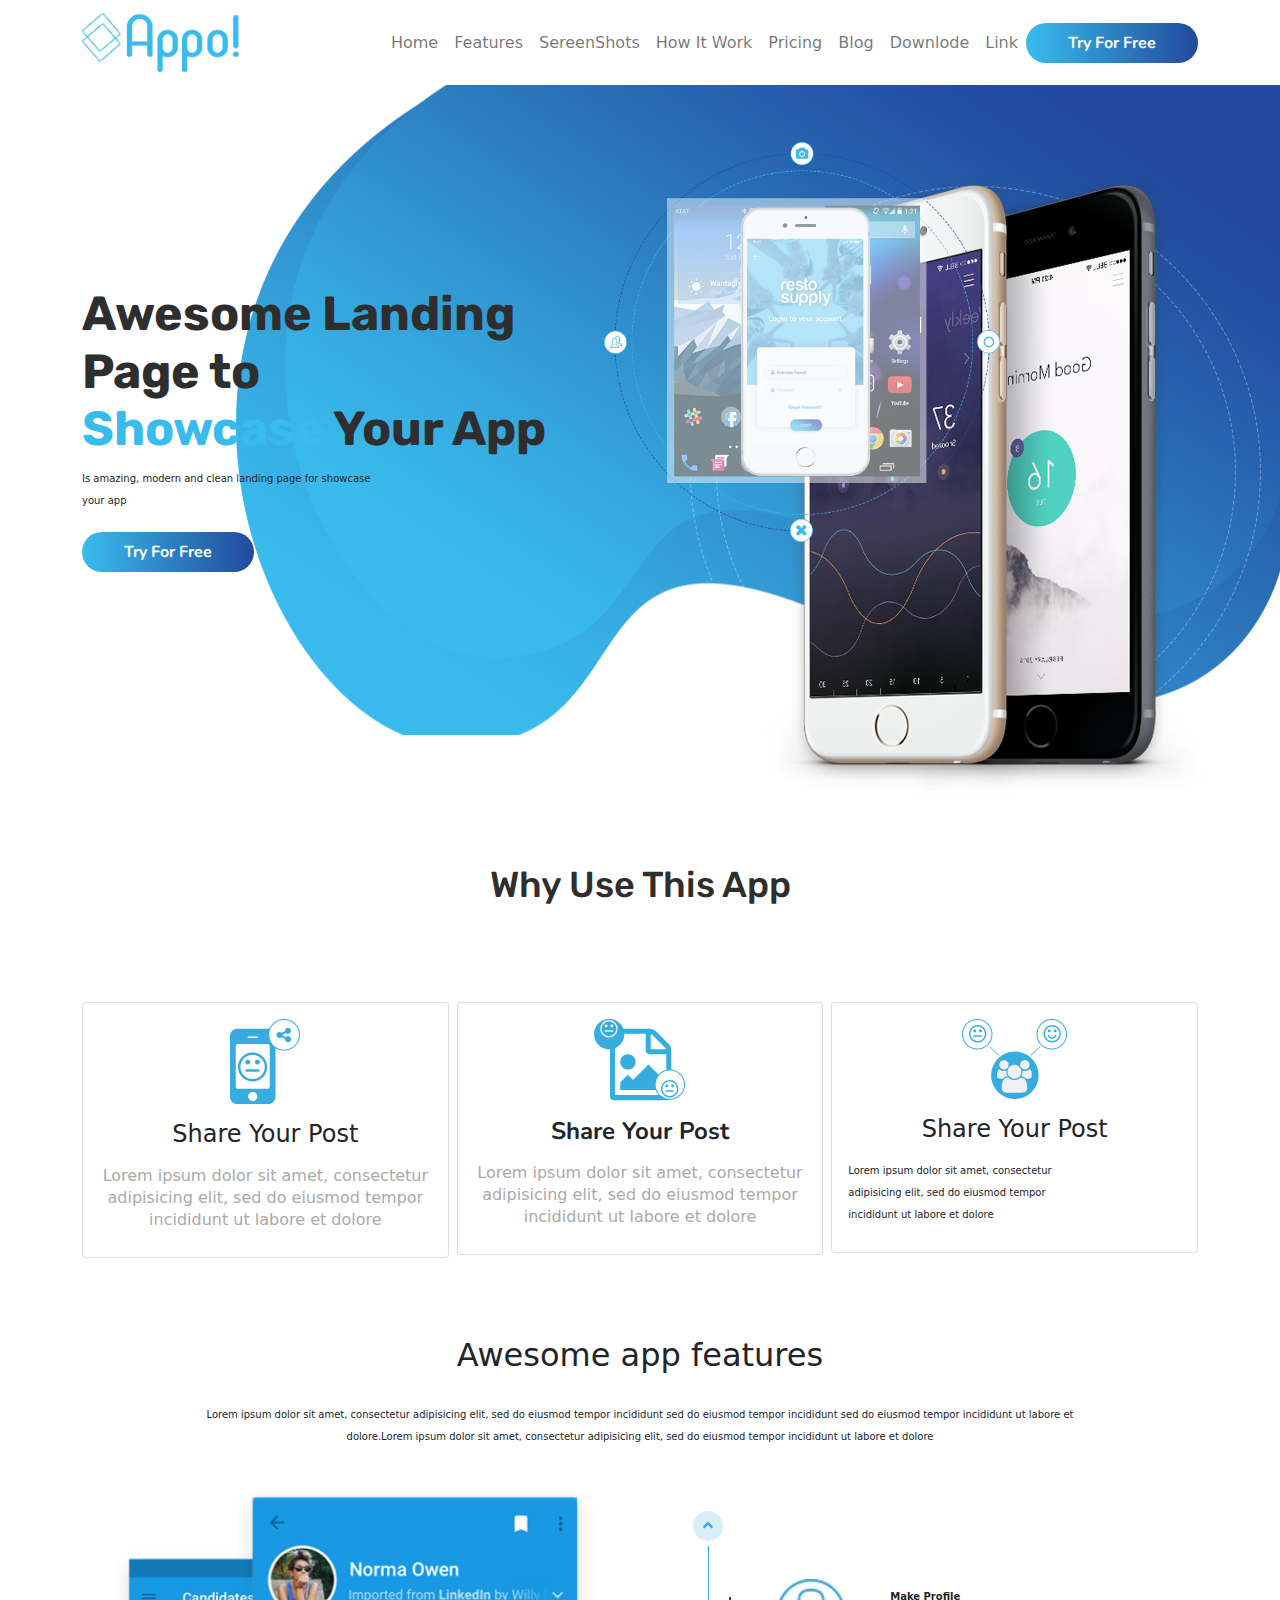
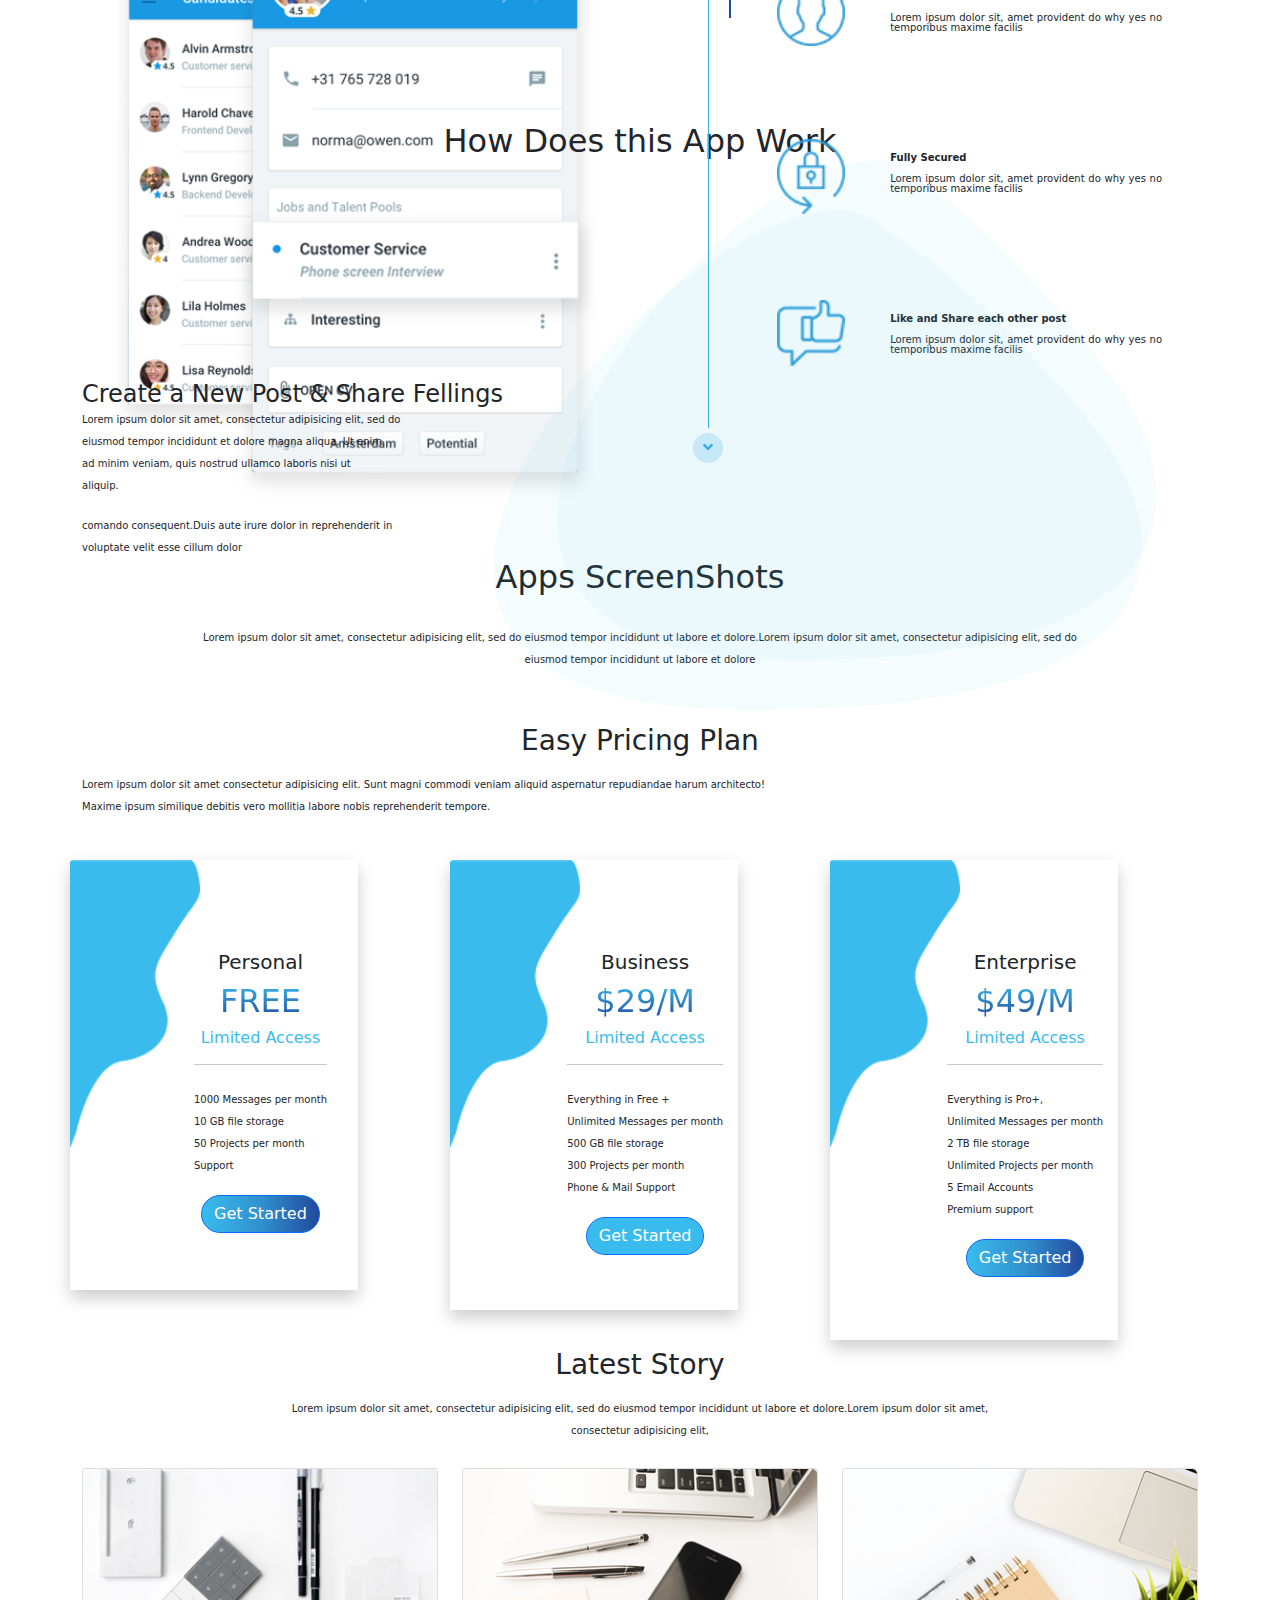
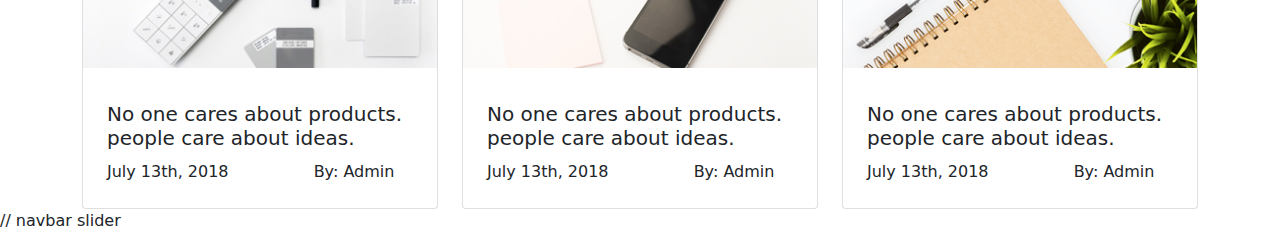
==== commit a8515bb5: "blog-page-details related and comment section done" ====
--- a/index.html
+++ b/index.html
@@ -1,55 +1,63 @@
 <!DOCTYPE html>
 <html lang="en">
-
 <head>
 
-    <!--   |---------------------------|
+ <!--   |---------------------------|
        |      Meta Tags Here       |
       |---------------------------| -->
-    <!-- Charecter set -->
-    <meta charset="UTF-8">
-    <!--turn off IE compatibility mode -->
-    <meta http-equiv="X-UA-Compatible" content="IE=edge">
-    <!-- View Port -->
-    <meta name="viewport" content="width=device-width, initial-scale=1.0" />
-
-    <!--   |---------------------------|
+	<!-- Charecter set -->
+	<meta charset="UTF-8">
+	<!--turn off IE compatibility mode -->
+	<meta http-equiv="X-UA-Compatible" content="IE=edge">
+	<!-- View Port -->
+	<meta name="viewport" content="width=device-width, initial-scale=1.0" />
+
+ <!--   |---------------------------|
        |    Website Onpage SEO     |
       |---------------------------| -->
-
-    <!-- this is title -->
-    <title>Apps Landing Blog Website</title>
-    <!-- Keyword -->
-    <meta name="Keyword" content=" apps landing page, blog website, blog page, blog apps page">
-    <!-- Meta Description -->
-    <meta name="description" content="160 characters">
-
-    <!--   |---------------------------|
+	
+  <!-- this is title -->
+	<title>Apps Landing Blog Website</title>
+	<!-- Keyword -->
+	<meta name="Keyword" content=" apps landing page, blog website, blog page, blog apps page">
+	<!-- Meta Description -->
+	<meta name="description" content="160 characters">
+
+	<!--   |---------------------------|
+       |    All Fonts Here      |
+      |---------------------------| -->
+
+	  <link rel="preconnect" href="https://fonts.googleapis.com">
+	  <link rel="preconnect" href="https://fonts.gstatic.com" crossorigin>
+	  <link href="https://fonts.googleapis.com/css2?family=Nunito:wght@400;700&family=Rubik:wght@400;500;700&display=swap" rel="stylesheet">
+  
+
+ <!--   |---------------------------|
        |    All Css File Here      |
       |---------------------------| -->
-
-    <!-- css for bootstrap -->
-    <link rel="stylesheet" href="./assets/css/bootstrap.min.css">
-    <!-- css for Fontawesome -->
-    <link rel="stylesheet" type="text/css" href="./assets/css/all.min.css">
-    <!-- my css file -->
-    <link rel="stylesheet" type="text/css" href="./assets/css/style.css">
-    <!-- text -->
-    <link rel="preconnect" href="https://fonts.googleapis.com">
+	<!-- Slider CDN -->
+	<!-- <link rel="stylesheet" href="https://cdnjs.cloudflare.com/ajax/libs/materialize/1.0.0/css/materialize.min.css" /> -->
+  <!-- css for bootstrap -->
+	<link rel="stylesheet" href="./assets/css/bootstrap.min.css">
+	<!-- css for Fontawesome -->
+	<link rel="stylesheet" type="text/css" href="./assets/css/all.min.css">
+	<!-- my css file -->
+	<link rel="stylesheet" type="text/css" href="./assets/css/style.css">
+	<!-- text -->
+	<link rel="preconnect" href="https://fonts.googleapis.com">
     <link rel="preconnect" href="https://fonts.gstatic.com" crossorigin>
     <link href="https://fonts.googleapis.com/css2?family=Nunito:wght@400;700&family=Rubik:wght@400;500;700&display=swap" rel="stylesheet">
-    <!-- responsive css file -->
-    <link rel="stylesheet" href="./assets/css/responsive.css">
-
+	<!-- responsive css file -->
+	<link rel="stylesheet" href="./assets/css/responsive.css">
+	
 
 </head>
-
 <body>
 
-    <!--    |....................................|
+<!--    |....................................|
        |			Content Here			|
       |....................................| -->
-    <!-- 			NOTE: 
+<!-- 			NOTE: 
 	1. Here We have used font awesome 5, don't take font awesome 6 icons. Use font awesome 5 icons here 
 	2. We have used bootstrap 5, so don't use bootstrap 4 codes.
 	3. Before write code, go to trello once more, look at your work, which section you are mentioned.
@@ -57,39 +65,138 @@
 
 -->
 
-    <!-- Nav Bar section Start -->
-    <!-- Nav Bar section End -->
-
-
-
-
-
-
-    <!-- Hero Section Start -->
-    <!-- Hero Section End -->
-
-
-
-
-
-
-<<<<<<< HEAD
-    <!-- Why use this app section Start -->
-    <!-- Why use this app section End -->
-
-
-
-
-
-
-    <!-- Awesome apps features Start -->
-    <!-- Awesome apps features End -->
-=======
+<!-- Nav Bar section Start -->
+<section>
+	<nav class="navbar navbar-expand-lg navbar-light">
+		<div class="container">
+		  <a class="navbar-brand" href="#"><img src="images/logo.png" alt=""></a>
+		  <button class="navbar-toggler" type="button" data-bs-toggle="collapse" data-bs-target="#navbarSupportedContent" aria-controls="navbarSupportedContent" aria-expanded="false" aria-label="Toggle navigation">
+			<span class="navbar-toggler-icon"></span>
+		  </button>
+		  <div class="collapse navbar-collapse" id="navbarSupportedContent">
+			<ul class="navbar-nav ms-auto">
+			  <li class="nav-item">
+				<a class="nav-link" href="#">Home</a>
+			  </li>
+			  <li class="nav-item">
+				<a class="nav-link" href="#">Features</a>
+			  </li>
+			  <li class="nav-item">
+				<a class="nav-link"href="#">SereenShots</a>
+			  </li>
+			  <li class="nav-item">
+				<a class="nav-link" href="#">How It Work</a>
+			  </li>
+			  <li class="nav-item">
+				<a class="nav-link"  href="#">Pricing</a>
+			  </li>
+			  <li class="nav-item">
+				<a class="nav-link" href="blog-post.html">Blog</a>
+			  </li>
+			  <li class="nav-item">
+				<a class="nav-link" href="#">Downlode</a>
+			  </li>
+			  <li class="nav-item">
+				<a class="nav-link" href="#">Link</a>
+			  </li>
+			  <li class="nav-item">
+				<a href="#" class="Btn">Try For Free</a>
+			  </li>
+				 
+			</ul>
+	
+		  </div>
+		</div>
+	</nav>
+</section>
+<!-- Nav Bar section End -->
+
+
+
+
+
+
+<!-- Hero Section Start -->
+<section class="hero">
+	<div class="container">
+		<div class="row">
+			<div class="col-md-6">
+				<div class="content">
+					<h1>Awesome Landing Page to <br> <span style="color: #39bced;" >Showcase</span> Your App</h1>
+					<p>Is amazing, modern and clean landing page for showcase <br> your app</p>
+				</div>
+				<a href="#" class="Btn">Try For Free</a>
+				</div>
+				<div class="col-md-6 image">
+					
+					<div class="sliderContainer">
+
+						<img class="magicStartLoop" src="images/hero-mobile2.png" class="img-fulid" alt="Hero Image">
+						<img class="hidden" src="images/hero-mobile.png" class="img-fulid" alt="Hero Image">
+
+					  </div>
+				</div>
+		</div>
+	</div>
+
+</section>
+<!-- Hero Section End -->
+
+
+
+
+
+	   
+<!-- Why use this app section Start -->
+<section>
+	<div class="container mt-5 mb-5">
+  
+		<h3 class="heading">Why Use This App</h3>
+		<div class="row mt-2 g-2 app">
+			<div class="col-md-4">
+				<div class="card d-flex justify-content-between p-3">
+					<div class="text-center">
+						 <img src="images/why-icon1.png" class="image-fulid" alt="why-icon-image">
+						 <h4 class="py-3">Share Your Post</h4>
+						 <p class="para">Lorem ipsum dolor sit amet, consectetur <br>adipisicing elit, sed do eiusmod tempor <br>incididunt ut labore et dolore</p>
+					 </div>
+				</div>
+			</div>
+			<div class="col-md-4">
+				<div class="card d-flex justify-content-between p-3">
+					<div class="text-center">
+						 <img src="images/why-icon2.png" class="image-fulid" alt="why-icon-image">
+						 <h4 class="title py-3">Share Your Post</h4>
+						 <p class="para">Lorem ipsum dolor sit amet, consectetur <br>adipisicing elit, sed do eiusmod tempor <br>incididunt ut labore et dolore</p>
+					 </div>
+				</div>
+			</div>
+			<div class="col-md-4">
+				<div class="card d-flex justify-content-between p-3">
+					<div class="text-center">
+						 <img src="images/why-icon3.png" class="image-fulid" alt="why-icon-image">
+						 <h4 class="py-3">Share Your Post</h4>
+						 <p >Lorem ipsum dolor sit amet, consectetur <br>adipisicing elit, sed do eiusmod tempor <br>incididunt ut labore et dolore</p>
+					 </div>
+				</div>
+			</div>
+		  
+	
+		</div>
+	</div>
+</section>
+<!-- Why use this app section End -->
+
+
+
+
+
+
 <!-- Awesome apps features Start -->
 
 <section>
 <div class="container">
-	<div class="container back">
+	<div class="container-back">
 		<div class="row">
 			<div class="col-md-12 col-sm-12 col-lg-12 text-center">
 				<div class="awesome">
@@ -105,10 +212,10 @@
 				</div>
 			</div>
 			<div class="col-md-6 col-lg-6 col-sm-6 p-5">
-				<button class="angle"><i class="fa fa-angle-up"></i></button>	
+				<button class="angle" id="up"><i class="fa fa-angle-up"></i></button>	
 				<div class="vertical-row">
 					<div class="vertical-row-profile">
-						<vr class="vertical-row-in">
+						<vr class="vertical-row-in1" id="first">
 					</div>
 					<div class="profile-logo">
 						<img src="images/app-user-icon-1.png" alt="">
@@ -120,7 +227,7 @@
 				</div>
 				<div class="vertical-row">
 					<div class="vertical-row-profile">
-						<vr class="vertical-row-in">
+						<vr class="vertical-row-in2" id="second">
 					</div>
 					<div class="profile-logo">
 						<img src="images/app-user-icon-2.png" alt="">
@@ -132,7 +239,7 @@
 				</div>
 				<div class="vertical-row">
 					<div class="vertical-row-profile">
-						<vr class="vertical-row-in">
+						<vr class="vertical-row-in3" id="third">
 					</div>
 					<div class="profile-logo">
 						<img src="images/app-user-icon-3.png" alt="">
@@ -142,7 +249,7 @@
 						<p>Lorem ipsum dolor sit, amet provident do why yes no temporibus maxime facilis</p>
 					</div>
 				</div>
-				<button class="angle"><i class="fa fa-angle-down"></i></button>	
+				<button class="angle" id="down"><i class="fa fa-angle-down"></i></button>	
 
 			</div>
 		</div>
@@ -154,186 +261,287 @@
 				</div>
 			</div>
 		</div>
+		<!-- <div class="carousel">
+			<div class="carousel-item">
+			  <img src="images/screenshot1.png">
+			</div>
+			<div class="carousel-item">
+				<img src="images/screenshot2.png">
+			</div>
+			<div class="carousel-item">
+				<img src="images/screenshot3.png">
+			</div>
+			<div class="carousel-item">
+				<img src="images/screenshot4.png">
+			</div>
+			<div class="carousel-item">
+				<img src="images/screenshot5.png">
+			</div>
+			<img src="images/screenshoot-tab.png">
+		  </div>
+	</div> -->
+</div>
+</section>
+
+
+
+
+
+
+
+
+<!-- Apps screenshots Start -->
+<!-- Apps screenshots End -->
+
+
+
+
+
+
+
+<!-- How does this app work Start -->
+<section>
+	<div class="container">
+		<div class="row">
+		<div class="col-md-12 pt-3">
+				<div class="text-center">
+				<h2>How Does this App Work</h2>
+			</div>
+		</div>
+		</div>
+		<div class="row">
+			<div class="col-md-5">
+				<div class="write">
+				<h4>Create a New Post & Share Fellings</h4>
+				<p class="wtext text-align-justify">Lorem ipsum dolor sit amet, consectetur adipisicing elit, sed do <br>eiusmod tempor incididunt et dolore magna aliqua. Ut enim <br>ad minim veniam, quis nostrud ullamco laboris nisi ut<br> aliquip.</p>
+				<p class="py-2">comando consequent.Duis aute irure dolor in reprehenderit in<br>voluptate 
+				velit esse cillum dolor</p>
+			</div>
+			</div>
+			<div class="bg col-md-7 pb-5">
+				<div class="root">
+				<div class="bg1">
+					<img src="images/app-video-bg1.svg">
+				</div>
+				<div class="bg2">
+					<img src="images/app-video-bg2.svg">
+				</div>
+				</div>
+				
+				
+					<img class="right" src="images/app-video.png">
+				
+					
+				
+			</div>
+		</div>
 	</div>
-</div>
-</section>
-<!-- Awesome apps features End -->
->>>>>>> 4518c544360039681ec5df62b87af5ea83727532
-
-
-
-
-
-
-
-    <!-- Apps screenshots Start -->
-    <!-- Apps screenshots End -->
-
-
-
-
-
-
-
-    <!-- How does this app work Start -->
-    <section>
-        <div class="container">
-            <div class="row">
-                <div class="col-md-12 pt-3">
-                    <div class="text-center">
-                        <h2>How Does this App Work</h2>
-                    </div>
-                </div>
-            </div>
-            <div class="row">
-                <div class="col-md-5">
-                    <div class="write">
-                        <h4>Create a New Post & Share Fellings</h4>
-                        <p class="wtext text-align-justify">Lorem ipsum dolor sit amet, consectetur adipisicing elit, sed do <br>eiusmod tempor incididunt et dolore magna aliqua. Ut enim <br>ad minim veniam, quis nostrud ullamco laboris nisi ut<br> aliquip.</p>
-                        <p class="py-2">comando consequent.Duis aute irure dolor in reprehenderit in<br>voluptate velit esse cillum dolor</p>
-                    </div>
-                </div>
-                <div class="bg col-md-7 col-lg-7 p pb-5">
-                    <div class="root">
-                        <div class="bg1">
-                            <img src="images/app-video-bg1.svg">
-                        </div>
-                        <div class="bg2">
-                            <img src="images/app-video-bg2.svg">
-                        </div>
-                        <div class="right">
-                            <img src="images/app-video.png">
-                        </div>
-
-                    </div>
-
-
-
-
-
-
-                </div>
-            </div>
-        </div>
-    </section>
-    <!-- How does this app work End -->
-
-    <!-- Easy Pricing plan Start -->
-
-    <section>
-        <div class="container">
-            <div class="row">
-                <div class="col-md-12 text-center py-3">
-                    <h2>Easy Pricing Plan</h2>
-                    <p class="ptxt py-3">Lorem ipsum dolor sit amet consectetur adipisicing elit. Sunt magni commodi veniam aliquid aspernatur repudiandae harum architecto!<br> Maxime ipsum similique debitis vero mollitia labore nobis reprehenderit tempore.</p>
-                </div>
-            </div>
-            <div class="row">
-                <div class="col-md-4 px-0">
-                    <div class="cd card" style="width: 18rem;">
-                        <img src="images/pricing-bg.png" class="card-img-top" alt="...">
-                        <div class="cbody card-body">
-                            <div class="txt text-center px-3 pb-5">
-                                <h5 class="card-title">Personal</h5>
-                                <h2 class="card-title">FREE</h2>
-                                <h6 class="access">Limited Access</h6>
-                                <hr class="hr">
-                                <p class="card-text py-2">1000 Messages per month<br>10 GB file storage<br> 50 Projects per month<br> Support
-                                </p>
-                                <button class="btn btn-primary btn-grad">Get Started</button>
-                            </div>
-                        </div>
-                    </div>
-
-                </div>
-
-                <div class="col-md-4 px-0">
-                    <div class="cd1 card" style="width: 18rem;">
-                        <img src="images/pricing-bg.png" class="card-img-top" alt="...">
-                        <div class="cbody card-body">
-                            <div class="txt text-center pl-3 pb-5">
-                                <h5 class="card-title">Business</h5>
-                                <h2 class="card-title">$29/M</h2>
-                                <h6 class="access">Limited Access</h6>
-                                <hr class="hr">
-                                <p class="card-text py-2">Everything in Free +<br> Unlimited Messages per month<br> 500 GB file storage<br> 300 Projects per month<br> Phone & Mail Support</p>
-                                <button class="btn btn-primary btn-grad1">Get Started</button>
-                            </div>
-                        </div>
-                    </div>
-
-                </div>
-
-                <div class="col-md-4 px-0 pb-2">
-                    <div class="cd2 card" style="width: 18rem;">
-                        <img src="images/pricing-bg.png" class="card-img-top" alt="...">
-                        <div class="cbody card-body">
-                            <div class="txt text-center pl-3 pb-5">
-                                <h5 class="card-title">Enterprise</h5>
-                                <h2 class="card-title">$49/M</h2>
-                                <h6 class="access">Limited Access</h6>
-                                <hr class="hr">
-                                <p class="card-text py-2">Everything is Pro+,<br> Unlimited Messages per month<br> 2 TB file storage<br> Unlimited Projects per month<br> 5 Email Accounts<br> Premium support</p>
-
-
-
-                                <button class="btn btn-primary btn-grad">Get Started</button>
-
-                            </div>
-                        </div>
-                    </div>
-
-                </div>
-
-            </div>
-        </div>
-
-
-        </div>
-    </section>
-
-
-    <!-- Easy Pricing plan End -->
-
-
-
-
-
-
-    <!-- Latest story Start -->
-    <!-- Latest story End -->
-
-
-
-
-    <!-- Footer Section Start -->
-    <!-- Footer Section End -->
-
-
-
-
-
-
-
-
-
-
-
-    <!--|---------------------------|
+</section>
+<!-- How does this app work End -->
+
+<!-- Easy Pricing plan Start -->
+
+<section>
+	<div class="container">
+		<div class="row">
+			<div class="col-md-12 text-center py-3">
+				<h3>Easy Pricing Plan</h3>
+				<p class="ptxt py-3">Lorem ipsum dolor sit amet consectetur adipisicing elit. Sunt magni commodi veniam aliquid aspernatur repudiandae harum architecto!<br> Maxime ipsum similique debitis vero mollitia labore nobis reprehenderit tempore.</p>
+			</div>
+		</div>
+		<div class="row">
+			<div class="col-md-4 px-0">
+				<div class="card0" style="width: 18rem;">
+                 <img src="images/pricing-bg.png" class="card-img-top" alt="...">
+                 <div class="card-body">
+                 	<div class="txt text-center px-3 pb-5">
+                   <h5 class="card-title">Personal</h5>
+                   <h2 class="card-title">FREE</h2>
+                   <h6 class="access">Limited Access</h6>
+                   <hr class="hr">
+                     <p class="card-text py-2">1000 Messages per month<br>10 GB file storage<br>
+                                         50 Projects per month<br>
+                                         Support</p>
+                   <button class="btn btn-primary btn-grad">Get Started</button>
+                   </div>
+               </div>
+			</div>
+				
+			</div>
+
+			<div class="col-md-4 px-0">
+				<div class="card1" style="width: 18rem;">
+                 <img src="images/pricing-bg.png" class="card-img-top" alt="...">
+                 <div class="card-body">
+                 	<div class="txt text-center pl-3 pb-5">
+                   <h5 class="card-title">Business</h5>
+                   <h2 class="card-title">$29/M</h2>
+                   <h6 class="access">Limited Access</h6>
+                   <hr class="hr">
+                     <p class="card-text py-2">Everything in Free +<br>
+                                Unlimited Messages per month<br>
+                                500 GB file storage<br>
+                                300 Projects per month<br>
+                                Phone & Mail Support</p>
+                   <button class="btn btn-primary btn-grad1">Get Started</button>
+                   </div>
+               </div>
+			</div>
+				
+			</div>
+
+			<div class="col-md-4 px-0 pb-2">
+				<div class="card2" style="width: 18rem;">
+                 <img src="images/pricing-bg.png" class="card-img-top" alt="...">
+                 <div class="card-body">
+                 	<div class="txt text-center pl-3 pb-5">
+                   <h5 class="card-title">Enterprise</h5>
+                   <h2 class="card-title">$49/M</h2>
+                   <h6 class="access">Limited Access</h6>
+                   <hr class="hr">
+                     <p class="card-text py-2">Everything is Pro+,<br>
+                                       Unlimited Messages per month<br>
+                                          2 TB file storage<br>
+                                          Unlimited Projects per month<br>
+                                         5 Email Accounts<br>
+                                      Premium support</p>
+
+
+
+                   <button class="btn btn-primary btn-grad">Get Started</button>
+                   
+                   </div>
+               </div>
+			</div>
+				
+			</div>
+				
+			</div>
+		</div>
+
+
+	</div>
+</section>
+
+
+<!-- Easy Pricing plan End -->
+
+
+
+
+
+
+<!-- Latest story Start -->
+<section>
+	<div class="container">
+		<h3 class="text-center">Latest Story</h3>
+		<p class="text-center p-3">Lorem ipsum dolor sit amet, consectetur adipisicing elit, sed do eiusmod tempor incididunt ut labore et dolore.Lorem ipsum dolor sit amet, <br> consectetur adipisicing elit,</p>
+		<div class="row story">
+			<div class="col-md-4 ">
+				<div class="card">
+					<img src="images/blog1.png" class="img-fulid w-100">
+					<div class="card-body">
+						<div class="content p-2">
+							<h4 class="story-title">No one cares about products. <br>
+							people care about ideas.</h4>
+							<span>July 13th, 2018</span>
+							<span style="padding-left: 80px;;">By: Admin</span>
+						</div>
+					</div>
+				</div>
+			</div>
+			<div class="col-md-4">
+				<div class="card">
+					<img src="images/blog2.png" class="img-fulid w-100">
+					<div class="card-body">
+						<div class="content p-2">
+							<h4 class="story-title" >No one cares about products. <br>
+							people care about ideas.</h4>
+							<span>July 13th, 2018</span>
+							<span style="padding-left: 80px;;">By: Admin</span>
+						</div>
+					</div>					
+				</div>
+			</div>
+			<div class="col-md-4">
+				<div class="card">
+					<img src="images/blog3.png" class="img-fulid w-100">
+					<div class="card-body">
+						<div class="content p-2">
+							<h4 class="story-title" >No one cares about products. <br>
+							people care about ideas.</h4>
+							<span>July 13th, 2018</span>
+							<span style="padding-left: 80px;;">By: Admin</span>
+						</div>
+					</div>
+				</div>
+			</div>
+
+		</div>
+	</div>
+</section>
+<!-- Latest story End -->
+
+
+
+
+<!-- Footer Section Start -->
+<!-- Footer Section End -->
+
+
+
+
+
+
+
+
+
+
+
+	<!--|---------------------------|
        |    All Js File Here       |
       |---------------------------| -->
-    <!-- jQuery 3.5.1 Verson File -->
-    <script src="./assets/js/jquery-3.5.1.js"></script>
-    <!-- js for popper -->
-    <script src="./assets/js/popper.js"></script>
-    <!-- js fo bootstrap -->
-    <script src="./assets/js/bootstrap.min.js"></script>
-    <!-- js for fontawesome -->
-    <script src="./assets/js/all.min.js"></script>
-    <!-- External js  -->
-    <script src="./assets/js/app.js"></script>
+	<!-- jQuery 3.5.1 Verson File -->
+	<script src="./assets/js/jquery-3.5.1.js"></script>
+	<!-- Slider CDN -->
+	<!-- <script src="https://cdnjs.cloudflare.com/ajax/libs/materialize/1.0.0/js/materialize.min.js"></script> -->
+	<!-- js for popper -->
+	<script src="./assets/js/popper.js"></script>
+	<!-- js fo bootstrap -->
+	<script src="./assets/js/bootstrap.min.js"></script>
+	<!-- js for fontawesome -->
+	<script src="./assets/js/all.min.js"></script>
+	<!-- External js  -->
+	<script src="./assets/js/app.js"></script>
+	// navbar slider
+	<script>
+		/*global $, alert, console, confirm*/
+
+		$(function () {
+			"use strict";
+			//you can put magicStartLoop class in any element you want to start with it
+		
+			//change magicStartLoop class every num of seconds
+			setInterval(function () {
+				//loop on every magicStartLoop in the page
+				$(".magicStartLoop").each(function () {
+					//after num of seconds make the first movement
+					$(this).addClass("hidden").removeClass("magicStartLoop");
+					//first movement
+					$(this).next().addClass("magicStartLoop").removeClass("hidden");
+					//check if the last element has magicStartLoop class to repeat the loop again
+					if ($(".sliderContainer").children().last().hasClass("magicStartLoop")) {
+						setTimeout(function () {
+							$(".sliderContainer").children().first().removeClass("hidden").addClass("magicStartLoop");
+						}, 2000);//you must set this time as the same time for setInterval time
+					}
+				});
+			}, 2000);//you can change the time for silder from 2000 to any value you want
+			
+			
+		});
+	</script>
 
 
 </body>
-
 </html>--- a/assets/css/style.css
+++ b/assets/css/style.css
@@ -21,72 +21,186 @@
 
 
 /************** 1. Typography ************************/
-
 *,
 *::after,
-*::before {
-    margin: 0;
-    padding: 0;
-    box-sizing: border-box;
-    list-style: none;
-    text-decoration: none;
-}
-
-h1,
-h2,
-h3,
-h4,
-h5,
-h6,
-a,
+*::before{
+	margin: 0;
+	padding: 0;
+	box-sizing: border-box;
+	list-style: none;
+	text-decoration: none;
+}
+
+h1, 
+h2, 
+h3, 
+h4, 
+h5, 
+h6, 
+a, 
 p,
-ul {
-    margin: 0;
-}
-
-<<<<<<< HEAD
-p {
-    /* color: #848789; */
-    line-height: 30px;
-=======
+ul{
+	margin: 0;
+}
+p{
+	/* color: #848789; */
+	line-height: 22px;
+	
+}
+
 body{
 	scroll-behavior: smooth;
-	margin: 0;
-	padding: 0;
->>>>>>> 4518c544360039681ec5df62b87af5ea83727532
-}
-
-body {
-    scroll-behavior: smooth;
-}
-
-
-/* Nav Bar section Start */
-
-
-/* Nav Bar section End */
-
-
-/* Hero section Start */
-
-
-/* Hero section End */
-
-
-/* Why use this app section Start */
-
-
-/* Why use this app section End */
+}
+
+h1{
+	font-size: 48px;
+	color: #2e2e2e;
+	font-family: 'Rubik', sans-serif;
+	font-weight: 700;
+	
+}
+.heading{
+	font-family: 'Rubik', sans-serif;
+	font-weight:500;
+	font-size: 36px;
+	color: #2e2e2e;
+	text-align: center;
+	padding: 80px 0px;
+}
+.para{
+	line-height: 22px;
+	color: #aaa;
+	font-size: 16px;
+	font-weight: 400;
+	text-align: center;
+}
+.title{
+	font-family: 'Nunito', sans-serif;
+	font-weight: bold;
+	font-family: 20px;
+}
+.Btn{
+	display: inline-block;
+	padding: 8px 42px;
+	font-size: 16px;
+	text-align: center;
+	text-decoration: none;
+	border-radius: 50px;
+	background-image:linear-gradient(to right,#39bced , #22499c);
+	color: white;
+	border: 0;
+	font-family: 'Nunito', sans-serif;
+	font-weight: bold;
+}
+
+
+/*====================================== Nav Bar section Start=================================== */
+.navbar .nav-link{
+	color: #aaa;
+
+}
+.navbar .nav-link:hover{
+	color: #39bced !important;
+
+}
+.navbar-light .navbar-toggler {
+    /* color: rgba(0,0,0,.55); */
+    /* border-color: rgba(0, 0, 0,0.1 ); */
+	color: #39bced !important;
+	border-color: #39bced;
+}
+/*====================================== Nav Bar section End ====================================*/
+
+
+
+
+
+
+/*====================================== Hero section Start =====================================*/
+.hero{
+	background-image: url(../../images/hero1.png);
+	height: 650px;
+	background-repeat: no-repeat;
+	background-position: right;
+	background-size: auto;
+
+}
+
+.hero .content{
+	margin-top: 200px;
+}
+.hero .content p{
+	padding: 10px 0px;
+}
+
+.hero .image img{
+	margin-top: 90px;
+	margin-left: 100px;
+}
+
+.hidden{
+	display: none
+  }
+  
+  .sliderContainer{
+	display: flex;
+	justify-content: center
+  }
+  
+  .sliderContainer>div{
+	width: 250px;
+	height: 100px;
+	background-color: #333;
+	color: #fff;
+	font-size: 25px;
+	text-transform: capitalize
+  }
+  
+  
+  .magicStartLoop{
+	display: flex;
+	justify-content: center;
+	align-items: center;
+	opacity: 1;
+	animation: op 200ms linear
+  }
+  
+  @keyframes op{
+	0%{
+	  opacity: 0
+	}
+  
+	100%{
+	  opacity: 1
+	}
+  }
+/*====================================== Hero section End=========================================== */
+
+
+
+
+
+
+/* ====================================Why use this app section Start ============================*/
+
+
+.card:hover {
+    box-shadow: 5px 5px 5px rgba(0, 0, 0, .2)
+}
+
+/*====================================== Why use this app section End ===========================*/
+
+
+
+
 
 
 /* Awesome apps features Start */
-
-
-/* Awesome apps features End */
-
-
-<<<<<<< HEAD
-=======
+.container-back{
+	background-image: url("images/pricing-bg.png");
+	height: 400px;
+	z-index: 999;
+}
 .awesome h2{
 	padding: 30px;
 	text-align: center;
@@ -135,12 +249,23 @@
 	margin-top: 50px;
 }
 
-.vertical-row-in{
+.vertical-row-in1{
 	border: 1px solid #22499c;
 	margin-left: 20px;
 }
+.vertical-row-in2{
+	border: 1px solid #22499c;
+	margin-left: 20px;
+	display: none;
+	
+}
+.vertical-row-in3{
+	border: 1px solid #22499c;
+	margin-left: 20px;
+	display: none;
+	
+}
 .make-profile{
-
 position: absolute;
 right: 0;
 left: 40%;
@@ -157,184 +282,508 @@
 .make-profile p{
 	line-height: 100%;
 }
-
-
-
->>>>>>> 4518c544360039681ec5df62b87af5ea83727532
-/* Apps screenshots Start */
-
-
+ /* Awesome apps features End */
+ /* Apps screenshots Start */
+/* Slider CSS */
+.carousel {
+	position: relative;
+	height: 600px;
+	margin-top: 150px;
+	perspective: 1500px;
+  }
+  
+  .carousel .carousel-item {
+	width: 250px;
+  }
+  
+  .carousel .carousel-item img {
+	height: 300px;
+	max-width: 170px;
+	transform: translateX(1px) translateY(-90px);
+  }
+  
+  .mobile {
+	width: 257px;
+	height: 349px;
+	position: absolute;
+	top: 40%;
+	left: 49%;
+	transform: translate(-50%, -50%);
+	z-index: 1000,
+  }
+ 
 /* Apps screenshots End */
 
 
+
+
+
+
+
+
+
+
+
 /* How does this app work Start */
-
-.write {
-    margin-top: 220px;
-}
-
-.bg1 img {
-    height: 500px;
-    width: 610px;
-    position: relative;
-    overflow: hidden;
-    display: block;
-    z-index: -1;
-}
-
-.bg2 img {
-    height: 450px;
-    width: 600px;
+.write{
+	margin-top: 220px;
+}
+
+.bg1 img{
+	  height: 500px;
+	  width: 600px;
+
+	  position: relative;
+	  overflow: hidden;
+	  display: block;
+}
+.bg2 img{
+	 height: 500px;
+	 width: 650px;
+	 position: absolute;
+  
+    top: 50px;
+    right: 55px;
+    z-index: 1;
+    
+
+      
+}
+.root{
+	 position: relative;
+
+}
+.right{
+	 height: 400px;
+    width: 396px;
     position: absolute;
-    display: block;
-    top: 60px;
-    right: 90px;
-}
-
-.root {
-    position: relative;
-}
-
-.right img {
-    height: 320px;
-    width: 326px;
-    position: absolute;
-    top: 132px;
-    right: 200px;
+    top: 142px;
+    right: 280px;
     display: block;
     z-index: 1;
-}
-
-
+
+}
 /* How does this app work End */
 
 
+
+
+
+
+
 /* Easy Pricing plan Start */
-
-.cd {
-    position: relative;
-    overflow: hidden;
-    width: 100%;
-    height: 430px;
-    box-shadow: 0 8px 16px 0 rgba(0, 0, 0, 0.2);
-}
-
-.cd1 {
-    position: relative;
-    overflow: hidden;
-    width: 100%;
-    height: 450px;
-    box-shadow: 0 8px 16px 0 rgba(0, 0, 0, 0.2);
-}
-
-.cd2 {
-    position: relative;
-    overflow: hidden;
-    width: 100%;
-    height: 480px;
-    box-shadow: 0 8px 16px 0 rgba(0, 0, 0, 0.2);
-}
-
-.cd img {
-    height: 288px;
-    width: 130px;
-}
-
-.cd1 img {
-    height: 288px;
-    width: 130px;
-}
-
-.cd2 img {
-    height: 288px;
-    width: 130px;
-}
-
-.txt {
-    position: absolute;
-    top: 90px;
-    right: 15px;
-}
-
-.cbody h2 {
-    background: -webkit-linear-gradient(#39bced, #22499c);
-    -webkit-background-clip: text;
-    -webkit-text-fill-color: transparent;
-}
-
-.access {
-    color: #39bced;
-}
-
+.card0{
+	  position: relative;
+	   overflow: hidden;
+  
+  width: 100%;
+  height: 430px;
+  box-shadow: 0 8px 16px 0 rgba(0,0,0,0.2);
+}
+.card1{
+	  position: relative;
+	   overflow: hidden;
+  
+  width: 100%;
+  height: 450px;
+  box-shadow: 0 8px 16px 0 rgba(0,0,0,0.2);
+}
+.card2{
+	  position: relative;
+	   overflow: hidden;
+  
+  width: 100%;
+  height: 480px;
+  box-shadow: 0 8px 16px 0 rgba(0,0,0,0.2);
+}
+
+.card0 img{
+	height: 288px;
+	width: 130px;
+}
+.card1 img{
+	height: 288px;
+	width: 130px;
+}
+.card2 img{
+	height: 288px;
+	width: 130px;
+}
+.txt{
+	  position: absolute;
+  
+      top: 90px;
+      right: 15px;
+
+}
+.card-body h2{
+
+	background: -webkit-linear-gradient(#39bced, #22499c);
+	background-clip: text;
+	-webkit-text-fill-color: transparent;
+
+}
+.access{
+	color: #39bced;
+}
 .btn-grad {
-    background-image: linear-gradient(to right, #39bced 0%, #3090ce 51%, #22499c 100%);
-    border-radius: 50px;
-}
+         	background-image: linear-gradient(to right, #39bced 0%, #3090ce  51%, #22499c  100%);
+         	border-radius: 50px;
+         
+          }
 
 .btn-grad1 {
-    background-color: #39bced;
-    border-radius: 50px;
-}
+         	background-color:#39bced;
+         	border-radius: 50px;
+         
+          }
 
 
 /* Easy Pricing plan End */
 
 
+
+
+
+
 /* Latest story Start */
-
-
+.story-title{
+	font-size:20px;
+	font-weight: 500;
+	padding: 10px 0px;
+
+}
 /* Latest story End */
 
 
+
+         
+         
+
+
+
 /* Footer section Start */
-
-
 /* Footer section End */
 
 
+
+
 /* ===========Blog Page Details========= */
 
-
 /* banner -- Read from our blogs Start */
-
-
+.bolg-details{
+	background-image: url(../../images/blogd.png);
+	background-position: center;
+	background-repeat: no-repeat;
+	background-size: cover;
+	height: 450px;
+	display: flex;
+	justify-content: center;
+	align-items: center;
+}
+.bolg-details .shihab{
+	display: flex;
+	justify-content: center;
+	padding-top: 50px;
+
+
+
+}
+.bolg-details h3{
+	font-size: 48px;
+	font-weight: 700;
+
+}
+.bolg-details .icon{
+	color: #39bced;
+	margin: 2px 12px 0px 15px;
+}
 /* banner -- Read from our blogs End */
 
 
+
+
+
+
+
 /* Blog Posts Section Start */
 
-
 /* Blog Posts Section End */
 
 
+
+
+
 /* Footer section Start */
-
-
 /* Footer section End */
 
 
+
+
 /* =============Blog Post=============== */
 
-
 /* Our Blog Details Start */
-
-
 /* Our Blog Details End */
 
-
-/* blog single post start */
-
-
-/* blog single post end */
+         
+/*--------------------------------
+				Blog Post Start
+--------------------------------*/
+.blog-post{
+	font-family: 'Nunito', sans-serif !important;
+}
+.heading-color{
+	color: #393939 !important;
+}
+.blog-post .card .card-title,
+.blog-post .mybtn,
+.page-item .page-link,
+.right-sidebar h4{
+	font-weight: 700;
+}
+.blog-post .card .card-title,
+.right-sidebar h4{
+	font-size: 20px;
+}
+.blog-post .card .paragraph{
+	color: #484848;
+	font-size: 13.3px;
+	line-height: 24px;
+}
+.blog-post .card .mybtn{
+	background-image: linear-gradient(to right, #00baff 0%, #0af 21%, #133272 100%);
+	border-radius: 50px;
+	padding: 6px 35px;
+	transition-delay: 1s;
+	font-size: 15px;
+}
+.blog-post .mybtn:hover{
+	background-image: linear-gradient(to left, #00baff 0%, #0af 21%, #133272 100%);
+}
+/*pagination*/
+.page-item .page-link{
+	border-radius: 50px !important;
+	padding: 5px 12px;
+	font-size: 17px;
+	text-align: center;
+	height: 35px;
+	width: 35px;
+}
+.page-item:first-child .page-link{
+	margin-right: 30px;
+}
+.page-item:first-child .page-link:hover{
+	background: #39bced;
+	border: 1px solid #39bced;
+	color: white;
+}
+.page-item:first-child .page-link,
+.page-item .link{
+	border: 1px solid #e1e0e0;
+	color: #39bced;
+}
+.page-item:last-child .page-link{
+	background: #39bced;
+	border: 1px solid #39bced;
+	margin-left: 15px;
+}
+.page-item .link{
+	color: #484848;
+	position: relative;
+	margin: 0 17px;
+}
+.page-link.link::before {
+  content: '';
+  display: block;
+	clear: both;
+	border: 1px solid #e1e0e0;
+	width: 17px;
+	transform: rotate(0deg);
+	position: absolute;
+	top: 49%;
+	left: -50%;
+}
+.page-item:nth-child(5) .page-link::after{
+	content: '';
+  display: block;
+	clear: both;
+	border: 1px solid #e1e0e0;
+	width: 17px;
+	transform: rotate(0deg);
+	position: absolute;
+	top: 49%;
+	right: -50%;
+}
+/*right-sidebar*/
+.right-sidebar input::placeholder,
+.right-sidebar .input-group span{
+	color: #dcdce0 !important;
+	font-size: 15px;
+}
+.right-sidebar .input-group span{
+	position: relative;
+}
+.right-sidebar .input-group span::before{
+	content: '';
+	display: block;
+	clear: both;
+	border: 1px solid #dddde09c;
+	position: absolute;
+	top: 20%;
+	left: -2%;
+	height: 23px;
+	width: 1px;
+}
+.tags a{
+	text-decoration: none;
+	padding: 5px 12px;
+	margin: 4px 3px;
+	display: inline-block;
+	border-radius: 5px;
+	border: 1px solid #dddde09c;
+	color: #484848;
+	font-size: 14px;
+}
+.tags .active,
+.tags a:hover,
+.tags a:hover .svg-inline--fa{
+	background: #36ace1;
+	color: white !important;
+	border: 1px solid #36ace1;
+}
+.tags .svg-inline--fa{
+	font-size: 16px !important;
+}
+.right-sidebar .recent-post .card-title{
+	font-size: 17px;
+	line-height: 23px;
+}
+.right-sidebar .recent-post .card-subtitle{
+	font-size: 13px;
+	color: #969898 !important;
+}
+.right-sidebar hr{
+	margin: 5px 0 !important;
+	width: 28px;
+}
+.right-sidebar .categories hr{
+	margin: 7px 0 !important;
+}
+/*blog-details page */
+.rob-man{
+  padding: 0 18px;
+  margin: 14px 0;
+  position: relative;
+}
+.rob-man::after {
+  content: '';
+  display: block;
+  clear: both;
+  border-bottom: 1px solid #3CBCED;
+  border-right: 1px solid #3CBCED;
+  height: 23px;
+  width: 100%;
+  border-left: 1px solid #3CBCED;
+  position: absolute;
+  bottom: 0;
+  left: -3px;
+}
+.rob-man::before {
+  content: '';
+	display: block;
+	clear: both;
+	border-top: 1px solid #3CBCED;
+	border-right: 1px solid #3CBCED;
+	height: 23px;
+	width: 100%;
+	border-left: 1px solid #3CBCED;
+	position: absolute;
+	top: 0;
+	left: -3px;
+}
+.rob-man h6{
+	font-size: 14px;
+	font-weight: 600;
+	color: #484848;
+}
+.share h6{
+	font-size: 18px;
+}
+.share .envelop{
+	color: #bbbbbb;
+}
+/*--------------------------------
+				Blog Post End
+--------------------------------*/
+
+
+
 
 
 /* Related Post + Comments start */
-
+.related .carousel{
+	width: 830px;
+	height: auto;
+	padding: 10px 0;
+	/* background: gray; */
+}
+
+.related .carousel-bet{
+	width: 100%;
+	display: flex;
+	justify-content: space-between;
+}
+.carousel .carousel-item img{
+	transform: translate(0);
+	min-width: 400px;
+	width: 100%;
+	height: 200px;
+}
+.inner-span{
+	display: flex;
+	justify-content: space-between;
+	width: 250px;
+}
+.carousel-control-prev,
+.carousel-control-next{
+	background: #3CBCED;
+	position: absolute;
+	top: 100%;
+	bottom: -30px;
+	width: 40px;
+	height: 40px;
+	border-radius: 50%;
+}
+.carousel-control-prev{
+	left: 42%;
+}
+.carousel-control-next{
+	right: 42%;
+}
 
 /* Related Post + Comments end */
+.comment{
+	width: 800px;
+	height: auto;
+	padding: 10px 0;
+}
+.comment .row .span{
+	width: 100px;
+	height: 100px;
+	border-radius: 50%;
+	background: #d7d7d7;
+}
+.comment small{
+	color: #00baff;
+}
+
+
+
+
 
 
 /* Footer section Start */
-
-
-/* Footer section End */+/* Footer section End */
+
+
+
--- a/assets/css/responsive.css
+++ b/assets/css/responsive.css
@@ -1,139 +1,355 @@
 
-
-
-
-
-
-
-
-
-
-
-
-
-
-
-
-
-
-
-
-
-
-
-
-
-
-
-
-
-
-
-
-
-
-
-
-
-
-
-
-
-
-
-
-
-
-
-
-
-
-
-
-
-
-
-
-
-
-
-
-
-
-
-
-
-
-
-
-
+/*Blog Post Responsive Start Sadia Haque*/
+.custom-width{
+	width: 990px;
+}
+.right-sidebar .recent-post h4,
+.right-sidebar .categories h4,
+.tags h4{
+	position: relative;
+}
+.right-sidebar .recent-post h4::after{
+  content: '';
+  display: block;
+  clear: both;
+  border-bottom: 1px solid #3CBCED;
+  position: absolute;
+  top: 78%;
+  left: 35%;
+  height: 1px;
+  width: 64%;
+}
+.right-sidebar .categories h4::after{
+   content: '';
+  display: block;
+  clear: both;
+  border-bottom: 1px solid #3CBCED;
+  position: absolute;
+  top: 88%;
+  left: 27%;
+  height: 1px;
+  width: 72%;
+}
+.tags h4::after{
+   content: '';
+  display: block;
+  clear: both;
+  border-bottom: 1px solid #3CBCED;
+  position: absolute;
+  top: 88%;
+  left: 13%;
+  height: 1px;
+  width: 86%;
+}
+@media all and (max-width: 768px){
+	.custom-width{
+		width: inherit;
+	}
+	.right-sidebar .recent-post h4::after{
+		left: 20% !important;
+		width: 80% !important;
+		top: 82% !important;
+	}
+	.right-sidebar .categories h4::after{
+		left: 15% !important;
+		width: 85% !important;
+	}
+	.tags h4::after{
+		left: 8% !important;
+		width: 92% !important;	
+	}
+	.blog-post .card .paragraph{
+		font-size: 14px;
+		line-height: 28px;
+	}
+	.pagination{
+		justify-content: center !important;
+	}
+}
+@media all and (max-width: 988px){
+	.margin{
+		margin-top: 50px;
+	}
+	.right-sidebar .recent-post h4::after{
+		left: 16%;
+		width: 84%;
+	}
+	.right-sidebar .categories h4::after{
+		left: 11%;
+		width: 89%;
+	}
+	.tags h4::after{
+		left: 5%;
+		width: 95%;
+	}
+}
+@media all and (max-width: 384px){
+	.right-sidebar .recent-post h4::after{
+		left: 29% !important;
+		width: 71% !important;
+	}
+	.right-sidebar .categories h4::after{
+		left: 22% !important;
+		width: 78% !important;
+	}
+	.tags h4::after{
+		left: 11% !important;
+		width: 89% !important;
+	}
+	.blog-post .card .mybtn{
+		font-size: 14px !important;
+	}
+	.rob-man{
+	  padding: 0 10px;;
+	}
+	.rob-man::before{
+		width: 105%;
+	}
+	.rob-man::after{
+		width: 105%;
+	}
+}
+/*Blog Post Responsive End Sadia Haque*/
+
+
+/* ---Awesome app feature start--- */
+@media only screen and (max-width: 990px) {
+    .vertical-row {
+     width: 100%;
+    }
+    .profile-logo img{
+        width: 15%;
+        position:absolute;
+        top: 50%;
+        left: 15%;
+    }
+  }
+
+@media only screen and (max-width: 770px) {
+    .vertical-row {
+     width: 100%;
+    }
+    .profile-logo img{
+        width: 15%;
+        position:absolute;
+        top: 90%;
+        left: 15%;
+    }
+    .make-profile h3,p{
+        margin-bottom: 0;
+    }
+    .make-profile p{
+        line-height: 80%;
+    }
+  }
+  @media only screen and (max-width: 576px) {
+    .vertical-row {
+     width: 100%;
+    }
+    .profile-logo img{
+        width: 4%;
+        position:absolute;
+        top: 20%;
+        left: 15%;
+    }
+  
+    .vertical-row-profile{
+        position: absolute;
+        margin-top: 2px;
+    }
+    .make-profile{
+
+        position: absolute;
+        left: 20%;
+        bottom: 0;
+        }
+
+    .make-profile h3{
+        font-size: 7px;
+    }
+    .make-profile h3,p{
+        margin-bottom: 0;
+    }
+    .make-profile p{
+
+        font-size: 5px;
+    }
+  }
+
+@media all and (max-width:500px){
+    /* Hero section Start */
+    .hero {
+
+        background-position: center;
+        background-size: cover;
+    }
+    .hero .content {
+        margin-top: 152px;
+    }
+    h1 {
+        font-size: 26px!important ;
+        
+    }
+    /* Hero section ends */
+
+}
+
+@media all and (max-width:765px){
+
+    /* Hero section Start */
+    .hero .content {
+        margin-top: 60px;
+    }
+    h1 {
+        font-size: 26px!important ;
+        
+    }
+    .hero .image img {
+        margin-left: 105px !important;
+        width: 50% !important;
+    }
+    .app .col-md-4{
+        margin-top: 15px;;
+    }
+    /* Hero section ends */
+
+   
+}
+@media all and (max-width:921px){
+
+    /* Hero section Start */
+    .hero {
+
+        background-position: center;
+        background-size: cover;
+    }
+    .hero .image img {
+        margin-left: 1px;
+        width: 100%;
+    }
+    h1 {
+        font-size: 26px;
+        
+    }
+    /* Hero section ends */
+}
+
+@media all and (max-width:1127px){
+
+    /* Hero section Start */
+    .hero .image img {
+        margin-left: 1px;
+    }
+    h1 {
+        font-size: 26px;
+        
+    }
+    /* Hero section ends */
+}
+
+
+@media only screen and (max-width: 990px) {
+	.vertical-row {
+	 width: 100%;
+	}
+	.profile-logo img{
+		width: 15%;
+		position:absolute;
+		top: 50%;
+		left: 15%;
+	}
+  }
+
+@media only screen and (max-width: 770px) {
+	.vertical-row {
+	 width: 100%;
+	}
+	.profile-logo img{
+		width: 15%;
+		position:absolute;
+		top: 90%;
+		left: 15%;
+	}
+	.make-profile h3,p{
+		margin-bottom: 0;
+	}
+	.make-profile p{
+		line-height: 80%;
+	}
+  }
+  @media only screen and (max-width: 576px) {
+	.vertical-row {
+	 width: 100%;
+	}
+	.profile-logo img{
+		width: 4%;
+		position:absolute;
+		top: 20%;
+		left: 15%;
+	}
+  
+    .vertical-row-profile{
+        position: absolute;
+        margin-top: 2px;
+    }
+    .make-profile{
+
+        position: absolute;
+        left: 20%;
+        bottom: 0;
+        }
+
+    .make-profile h3{
+        font-size: 7px;
+    }
+	.make-profile h3,p{
+		margin-bottom: 0;
+	}
+	.make-profile p{
+
+		font-size: 5px;
+	}
+  }
+/* ---Awesome app feature End--- */
 
 /* How does this app work Start */
-
-@media (max-width: 768px) {
-    .bg1 img {
-        height: 250px;
-        width: 300px;
-        position: relative;
-        overflow: hidden;
-        display: block;
-    }
-    .bg2 img {
-        height: 250px;
-        width: 325px;
-        position: absolute;
-        top: 15px;
-        right: 220px;
-        z-index: 1;
-    }
-    .root {
-        position: relative;
-    }
-    .right img {
-        height: 200px;
-        width: 200px;
-        position: absolute;
-        top: 40px;
-        right: 280px;
-        display: block;
-        z-index: 1;
-    }
-}
-
-@media (max-width: 1100px) {
-    .bg1 img {
-        height: 300px;
-        width: 400px;
-        position: relative;
-        overflow: hidden;
-        display: block;
-    }
-    .bg2 img {
-        height: 350px;
-        width: 425px;
-        position: absolute;
-        top: 15px;
-        right: 90px;
-        z-index: 1;
-    }
-    .root {
-        position: relative;
-    }
-    .right img {
-        height: 300px;
-        width: 300px;
-        position: absolute;
-        top: 40px;
-        right: 150px;
-        display: block;
-        z-index: 1;
-    }
-}
-
-
-<<<<<<< HEAD
-/* How does this app work End */
-=======
+@media  (min-width: 1414px){
+	.bg1 img{
+	  height: 250px;
+	  width: 100%;
+
+	  position: relative;
+	  overflow: hidden;
+	  display: block;
+}
+.bg2 img{
+	 height: 250px;
+	 width: 100%;
+	 position: absolute;
+  
+    top: 25px;
+    right: 50px;
+    z-index: 1;
+    
+
+      
+}
+.root{
+	 position: relative;
+
+}
+.right{
+	 height: 190px;
+    width: 250px;
+    position: absolute;
+    top: 120px;
+    right: 540px;
+    display: block;
+    z-index: 1;
+
+}
+
+
 }
 @media  (max-width: 768px) {
 	.write{
@@ -177,67 +393,155 @@
  
 }
 /* How does this app work End */
-=======
-@media only screen and (max-width: 990px) {
-	.vertical-row {
-	 width: 100%;
-	}
-	.profile-logo img{
-		width: 15%;
-		position:absolute;
-		top: 50%;
-		left: 15%;
-	}
-  }
-
-@media only screen and (max-width: 770px) {
-	.vertical-row {
-	 width: 100%;
-	}
-	.profile-logo img{
-		width: 15%;
-		position:absolute;
-		top: 90%;
-		left: 15%;
-	}
-	.make-profile h3,p{
-		margin-bottom: 0;
-	}
-	.make-profile p{
-		line-height: 80%;
-	}
-  }
-  @media only screen and (max-width: 576px) {
-	.vertical-row {
-	 width: 100%;
-	}
-	.profile-logo img{
-		width: 4%;
-		position:absolute;
-		top: 20%;
-		left: 15%;
-	}
-  
-    .vertical-row-profile{
-        position: absolute;
-        margin-top: 2px;
-    }
-    .make-profile{
-
-        position: absolute;
-        left: 20%;
-        bottom: 0;
-        }
-
-    .make-profile h3{
-        font-size: 7px;
-    }
-	.make-profile h3,p{
-		margin-bottom: 0;
-	}
-	.make-profile p{
-
-		font-size: 5px;
-	}
-  }
->>>>>>> 4518c544360039681ec5df62b87af5ea83727532
+
+/* Related post Start */
+@media only screen and  (max-width:1400px){
+	#carouselExampleControls.carousel{
+		width: 725px;
+	}
+	#carouselExampleControls.carousel .carousel-item img {
+        min-width: 345px;
+    }
+    .cm-section .comment{
+        width: 725px;
+    }
+}
+@media only screen and (max-width: 1200px){
+    #carouselExampleControls.carousel{
+        width: 615px;
+    }
+    #carouselExampleControls.carousel .carousel-item img {
+        min-width: 295px;
+    }
+    .cm-section .comment{
+        width: 615px;
+    }
+    .cm-section .comment .row .span {
+        width: 80px;
+        height: 80px;
+    }
+}
+@media only screen and (max-width: 990px){
+    #carouselExampleControls.carousel {
+        width: 685px;
+    }
+    #carouselExampleControls.carousel .carousel-item img {
+        min-width: 330px;
+    }
+    .cm-section .comment{
+        width: 685px;
+    }
+}
+@media only screen and (max-width: 768px){
+    #carouselExampleControls.carousel {
+        width: 525px;
+    }
+    .carousel-bet{
+        gap: 20px;
+    }
+    #carouselExampleControls.carousel .carousel-item img {
+        min-width: 250px;
+        height: 150px;
+    }
+    .inner-span {
+        flex-direction: column;
+    }
+    button.carousel-control-prev,
+    button.carousel-control-next{
+        width: 30px;
+        height: 30px;
+    }
+    .cm-section .comment{
+        width: 525px;
+    }
+    .cm-section .comment .row .span{
+        width: 60px;
+        height: 60px;
+    }
+}
+@media only screen and (max-width: 570px){
+    .related{
+        overflow: hidden;
+    }
+    #carouselExampleControls.carousel .carousel-bet {
+        width: 90%;
+    }
+    #carouselExampleControls.carousel .carousel-item img {
+        min-width: 223px;
+        height: 130px;
+    }
+    button.carousel-control-prev{
+        left: 37%;
+    }
+    button.carousel-control-next{
+        right: 47%;
+    }
+    .cm-section .comment {
+        width: 450px;
+        margin-left: 10px;
+    }
+    .cm-section .comment .row .col-sm-2,
+    .col-sm-2.circle{
+        margin-bottom: 20px;
+    }
+
+}
+@media only screen and (max-width: 425px){
+    #carouselExampleControls.carousel .carousel-bet {
+        width: 75%;
+    }
+    #carouselExampleControls.carousel .carousel-item img {
+        min-width: 185px;
+        height: 100px;
+    }
+    button.carousel-control-prev{
+        left: 30%;
+    }
+    button.carousel-control-next{
+        right: 55%;
+    }
+    .cm-section .comment {
+        width: 350px;
+    }
+}
+@media only screen and (max-width: 375px){
+    #carouselExampleControls.carousel .carousel-bet {
+        width: 66%;
+    }
+    #carouselExampleControls.carousel .carousel-item img {
+        min-width: 150px;
+    }
+    button.carousel-control-prev{
+        left: 25%;
+    }
+    button.carousel-control-next{
+        right: 60%;
+    }
+    .cm-section .comment {
+        width: 320px;
+    }
+}
+@media only screen and (max-width: 320px){
+    #carouselExampleControls.carousel .carousel-bet {
+        width: 56%;
+    }
+    #carouselExampleControls.carousel .carousel-item img {
+        min-width: 135px;
+    }
+    button.carousel-control-prev{
+        left: 21%;
+    }
+    button.carousel-control-next{
+        right: 65%;
+    }
+    .cm-section .comment {
+        width: 270px;
+    }
+}
+/* Related post End */
+
+
+
+
+
+
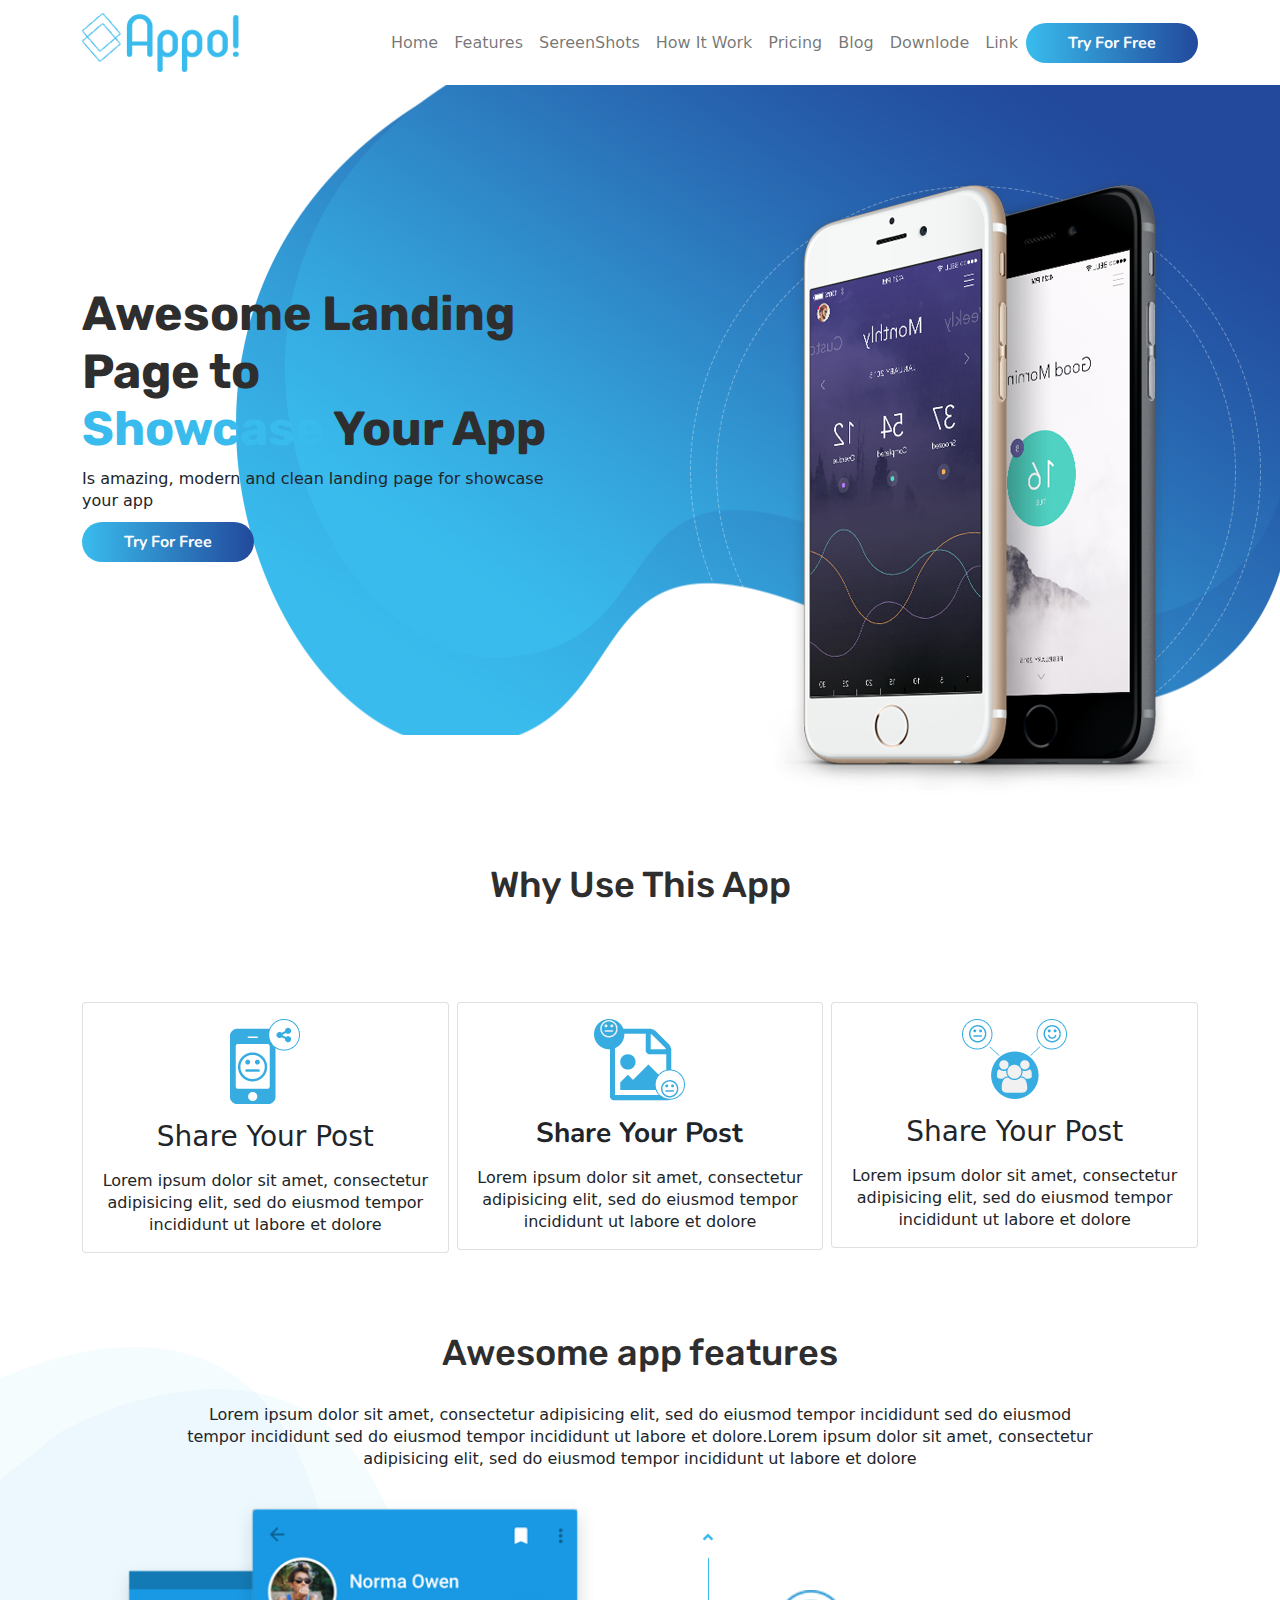
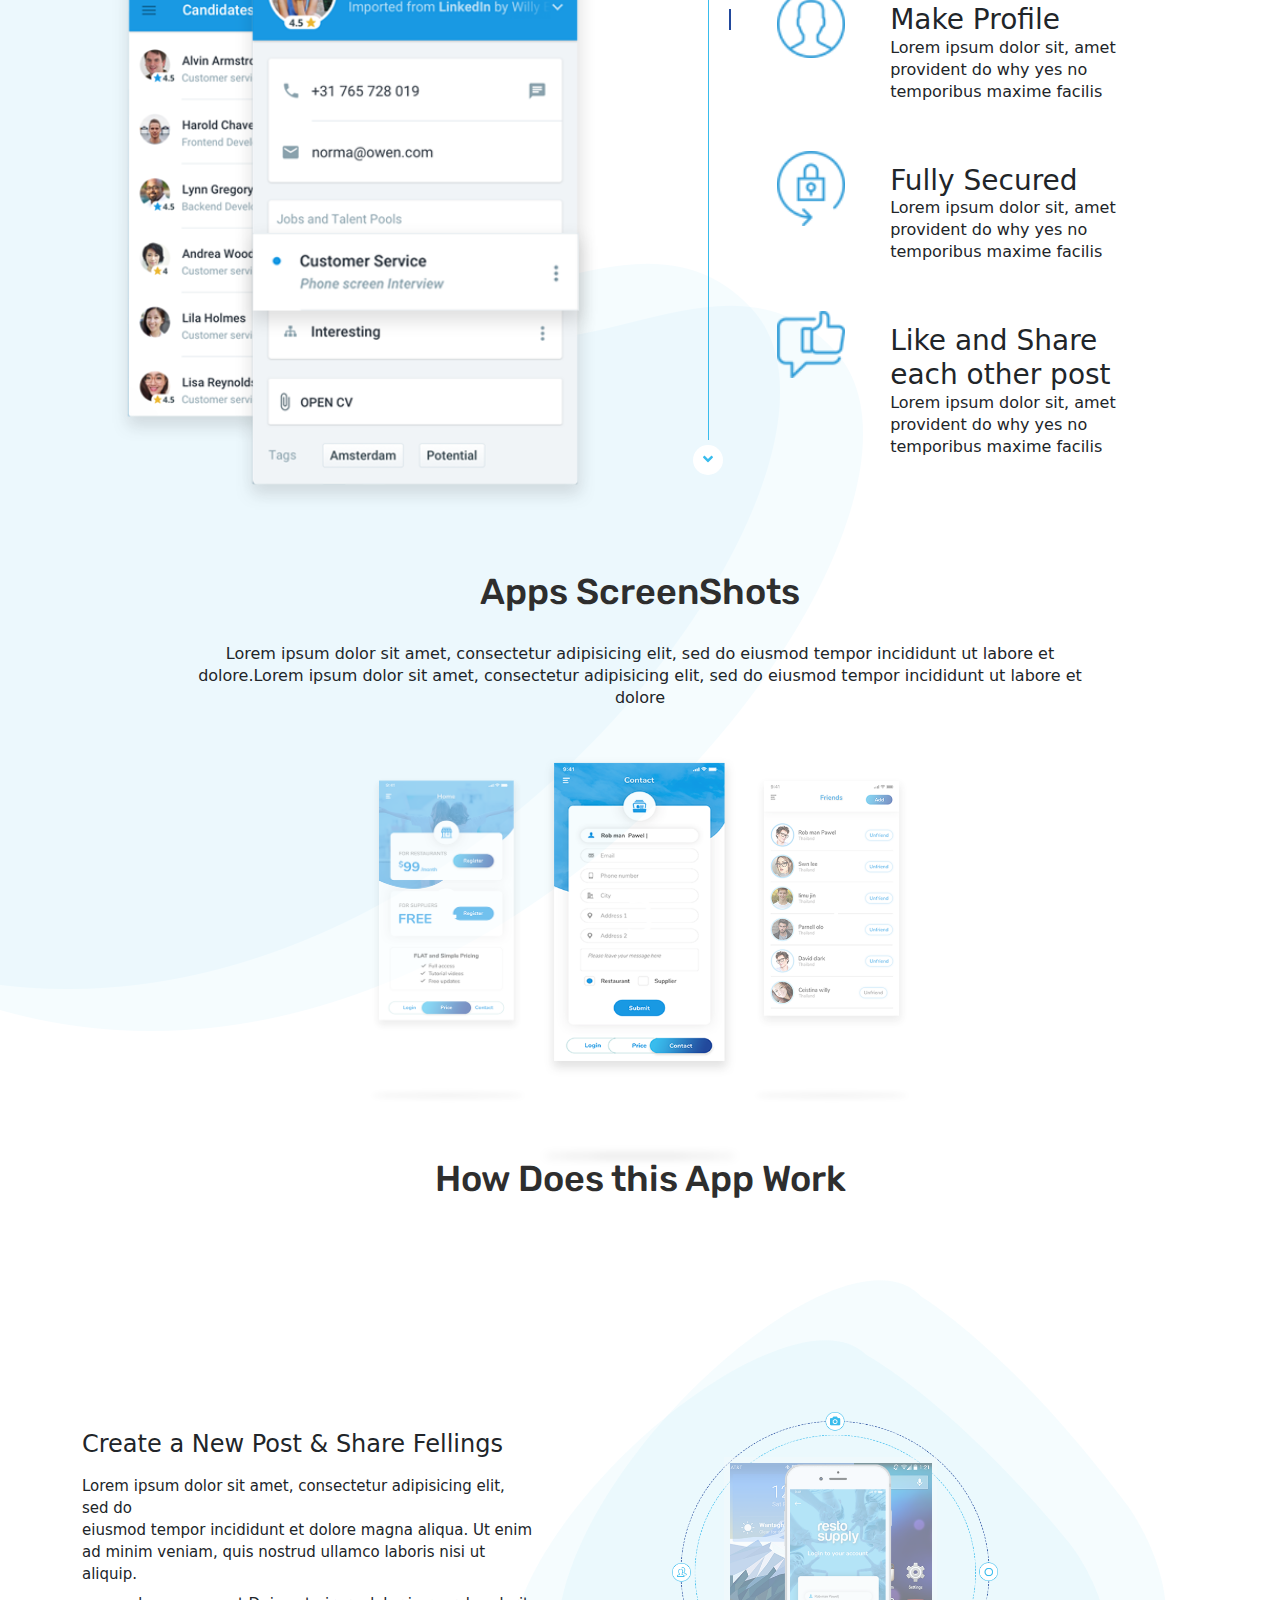
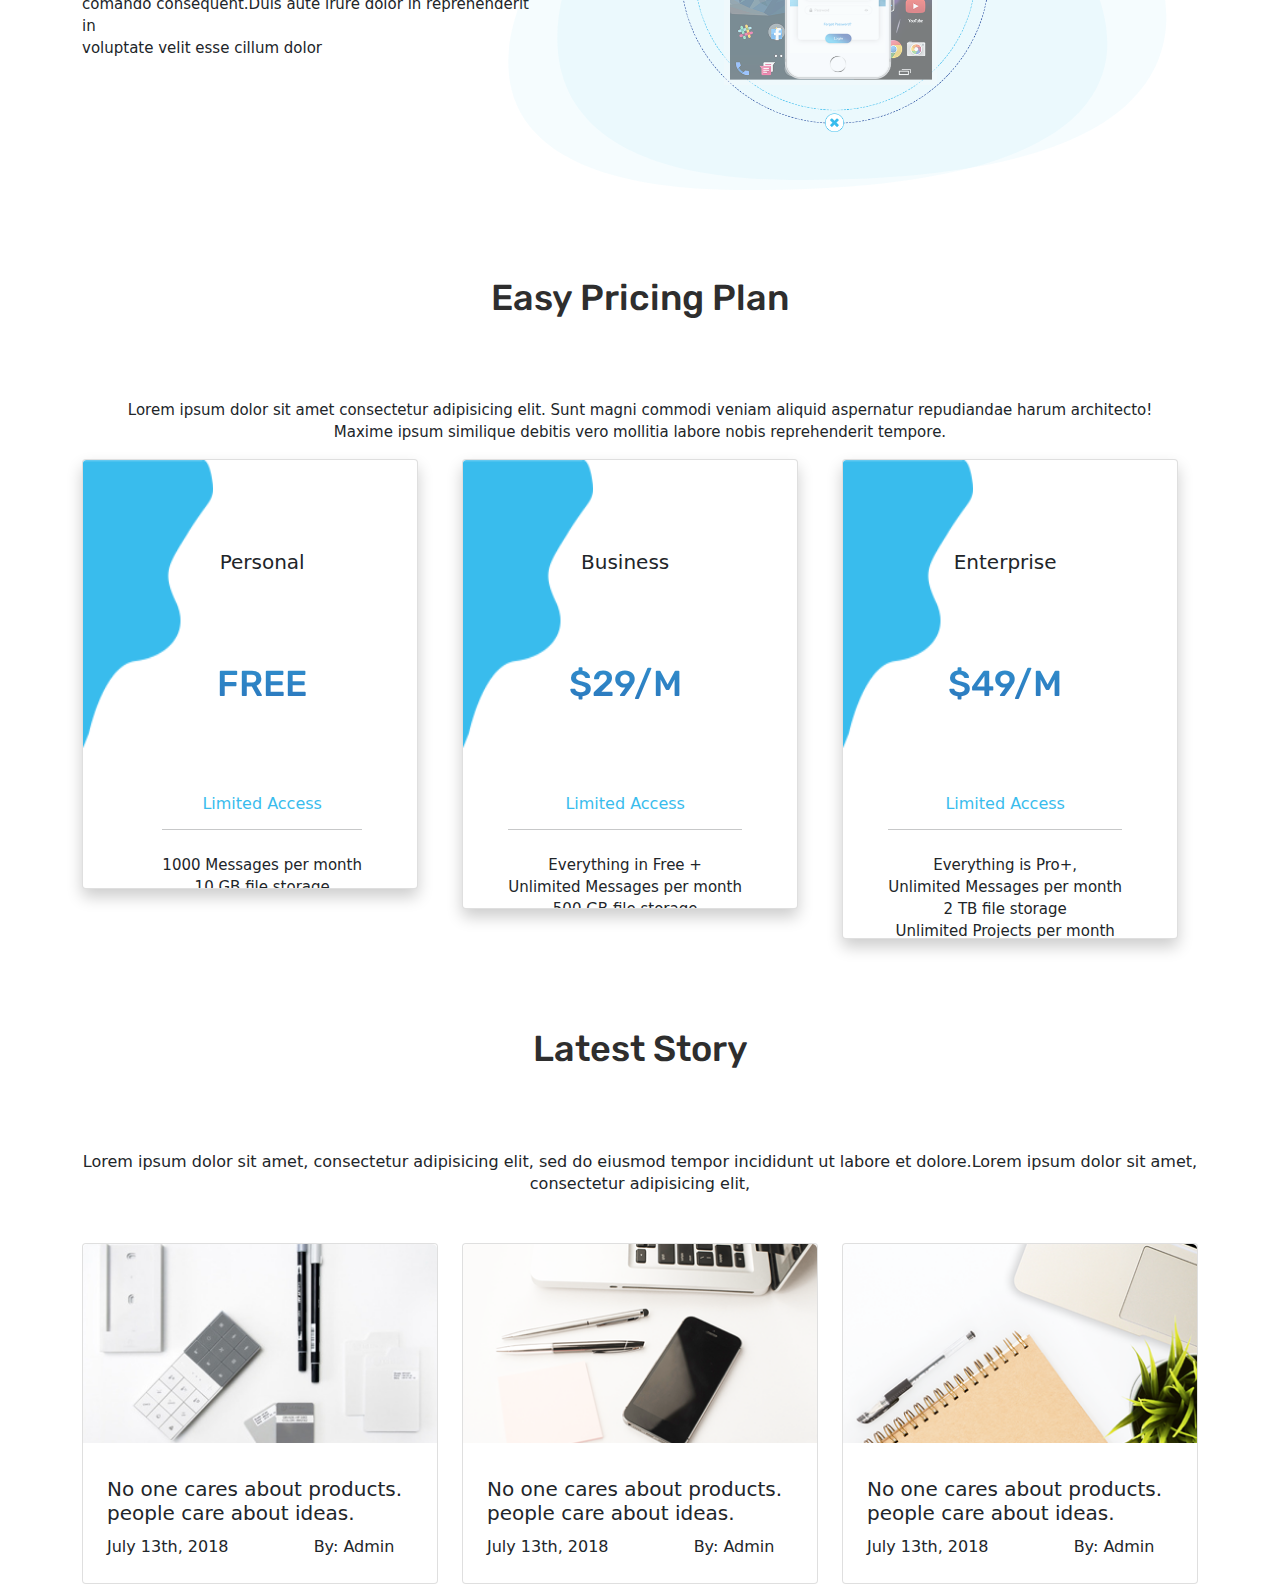
==== commit 06fa9424: "entire file is modified" ====
--- a/index.html
+++ b/index.html
@@ -43,6 +43,8 @@
 	<link rel="stylesheet" type="text/css" href="./assets/css/all.min.css">
 	<!-- my css file -->
 	<link rel="stylesheet" type="text/css" href="./assets/css/style.css">
+	<!-- sslide for slider Oytizo -->
+	<link rel="stylesheet" href="./assets/css/sslide.css">
 	<!-- text -->
 	<link rel="preconnect" href="https://fonts.googleapis.com">
     <link rel="preconnect" href="https://fonts.gstatic.com" crossorigin>
@@ -100,7 +102,7 @@
 				<a class="nav-link" href="#">Link</a>
 			  </li>
 			  <li class="nav-item">
-				<a href="#" class="Btn">Try For Free</a>
+				<a href="#" class="btn-1">Try For Free</a>
 			  </li>
 				 
 			</ul>
@@ -110,11 +112,6 @@
 	</nav>
 </section>
 <!-- Nav Bar section End -->
-
-
-
-
-
 
 <!-- Hero Section Start -->
 <section class="hero">
@@ -123,9 +120,9 @@
 			<div class="col-md-6">
 				<div class="content">
 					<h1>Awesome Landing Page to <br> <span style="color: #39bced;" >Showcase</span> Your App</h1>
-					<p>Is amazing, modern and clean landing page for showcase <br> your app</p>
-				</div>
-				<a href="#" class="Btn">Try For Free</a>
+					<p class="p-text black-clr">Is amazing, modern and clean landing page for showcase <br> your app</p>
+				</div>
+				<a href="#" class="btn-1">Try For Free</a>
 				</div>
 				<div class="col-md-6 image">
 					
@@ -142,23 +139,17 @@
 </section>
 <!-- Hero Section End -->
 
-
-
-
-
-	   
 <!-- Why use this app section Start -->
 <section>
 	<div class="container mt-5 mb-5">
-  
-		<h3 class="heading">Why Use This App</h3>
+		<h2 class="">Why Use This App</h2>
 		<div class="row mt-2 g-2 app">
 			<div class="col-md-4">
 				<div class="card d-flex justify-content-between p-3">
 					<div class="text-center">
 						 <img src="images/why-icon1.png" class="image-fulid" alt="why-icon-image">
-						 <h4 class="py-3">Share Your Post</h4>
-						 <p class="para">Lorem ipsum dolor sit amet, consectetur <br>adipisicing elit, sed do eiusmod tempor <br>incididunt ut labore et dolore</p>
+						 <h3 class="py-3">Share Your Post</h3>
+						 <p class="p-text text-center">Lorem ipsum dolor sit amet, consectetur <br>adipisicing elit, sed do eiusmod tempor <br>incididunt ut labore et dolore</p>
 					 </div>
 				</div>
 			</div>
@@ -166,8 +157,8 @@
 				<div class="card d-flex justify-content-between p-3">
 					<div class="text-center">
 						 <img src="images/why-icon2.png" class="image-fulid" alt="why-icon-image">
-						 <h4 class="title py-3">Share Your Post</h4>
-						 <p class="para">Lorem ipsum dolor sit amet, consectetur <br>adipisicing elit, sed do eiusmod tempor <br>incididunt ut labore et dolore</p>
+						 <h3 class="title py-3">Share Your Post</h3>
+						 <p class="p-text text-center">Lorem ipsum dolor sit amet, consectetur <br>adipisicing elit, sed do eiusmod tempor <br>incididunt ut labore et dolore</p>
 					 </div>
 				</div>
 			</div>
@@ -175,267 +166,218 @@
 				<div class="card d-flex justify-content-between p-3">
 					<div class="text-center">
 						 <img src="images/why-icon3.png" class="image-fulid" alt="why-icon-image">
-						 <h4 class="py-3">Share Your Post</h4>
-						 <p >Lorem ipsum dolor sit amet, consectetur <br>adipisicing elit, sed do eiusmod tempor <br>incididunt ut labore et dolore</p>
+						 <h3 class="py-3">Share Your Post</h3>
+						 <p class="p-text text-center">Lorem ipsum dolor sit amet, consectetur <br>adipisicing elit, sed do eiusmod tempor <br>incididunt ut labore et dolore</p>
 					 </div>
 				</div>
 			</div>
-		  
-	
 		</div>
 	</div>
 </section>
-<!-- Why use this app section End -->
-
-
-
-
-
-
-<!-- Awesome apps features Start -->
-
+<!-- Why use this app section End Zubair-->
+
+
+
+<!-- Awesome apps features Start Oytizo -->
+<section class="container-back">
+	<div class="container">
+		<div>
+			<div class="row">
+				<div class="col-md-12 col-sm-12 col-lg-12 text-center">
+					<div class="awesome">
+						<h2>Awesome app features</h2>
+						<p class="p-text">Lorem ipsum dolor sit amet, consectetur adipisicing elit, sed do eiusmod tempor
+							incididunt sed do eiusmod tempor incididunt sed do eiusmod tempor incididunt ut labore
+							et dolore.Lorem ipsum dolor sit amet, consectetur adipisicing elit, sed do eiusmod
+							tempor incididunt ut labore et dolore </p>
+					</div>
+				</div>
+			</div>
+			<div class="row">
+				<div class="col-md-6 col-lg-6 col-sm-6">
+					<div class="img">
+						<img src="images/awesome-app.png" alt="photo">
+					</div>
+				</div>
+				<div class="col-md-6 col-lg-6 col-sm-6 p-5">
+					<button class="angle" id="up"><i class="fa fa-angle-up"></i></button>
+					<div class="vertical-row">
+						<div class="vertical-row-profile">
+							<vr class="vertical-row-in1" id="first">
+						</div>
+						<div class="profile-logo">
+							<img src="images/app-user-icon-1.png" alt="">
+						</div>
+						<div class="make-profile">
+							<h3>Make Profile</h3>
+							<p>Lorem ipsum dolor sit, amet provident do why yes no temporibus maxime facilis</p>
+						</div>
+					</div>
+					<div class="vertical-row">
+						<div class="vertical-row-profile">
+							<vr class="vertical-row-in2" id="second">
+						</div>
+						<div class="profile-logo">
+							<img src="images/app-user-icon-2.png" alt="">
+						</div>
+						<div class="make-profile">
+							<h3>Fully Secured</h3>
+							<p>Lorem ipsum dolor sit, amet provident do why yes no temporibus maxime facilis</p>
+						</div>
+					</div>
+					<div class="vertical-row">
+						<div class="vertical-row-profile">
+							<vr class="vertical-row-in3" id="third">
+						</div>
+						<div class="profile-logo">
+							<img src="images/app-user-icon-3.png" alt="">
+						</div>
+						<div class="make-profile">
+							<h3>Like and Share each other post</h3>
+							<p>Lorem ipsum dolor sit, amet provident do why yes no temporibus maxime facilis</p>
+						</div>
+					</div>
+					<button class="angle" id="down"><i class="fa fa-angle-down"></i></button>
+
+				</div>
+			</div>
+			<div class="row">
+				<div class="col-md-12 col-sm-12 col-lg-12 text-center">
+					<div class="awesome">
+						<h2>Apps ScreenShots</h2>
+						<p class="mb-5">Lorem ipsum dolor sit amet, consectetur adipisicing elit, sed do eiusmod tempor
+							incididunt ut labore et dolore.Lorem ipsum dolor sit amet, consectetur adipisicing elit,
+							sed do eiusmod tempor incididunt ut labore et dolore </p>
+					</div>
+				</div>
+			</div>
+			<!-- Apps screenshots Start -->
+			<div class="card-carousel">
+
+				<div class="my-card my-card1"></div>
+				<div class="my-card my-card2"></div>
+				<div class="my-card my-card3"></div>
+				<div class="my-card my-card4"></div>
+				<div class="my-card my-card5"></div>
+				
+			  </div>
+			<!-- Apps screenshots End -->
+		</div>
+</section>
+<!-- Awesome apps features Start Oytizo-->
+
+<!-- How does this app work Start Omar -->
 <section>
-<div class="container">
-	<div class="container-back">
-		<div class="row">
-			<div class="col-md-12 col-sm-12 col-lg-12 text-center">
-				<div class="awesome">
-					<h2>Awesome app features</h2>
-					<p>Lorem ipsum dolor sit amet, consectetur adipisicing elit, sed do eiusmod tempor incididunt sed do eiusmod tempor incididunt sed do eiusmod tempor incididunt ut labore et dolore.Lorem ipsum dolor sit amet, consectetur adipisicing elit, sed do eiusmod tempor incididunt ut labore et dolore </p>
-				</div>
-			</div>
-		</div>
-		<div class="row">
-			<div class="col-md-6 col-lg-6 col-sm-6">
-				<div class="img">
-					<img src="images/awesome-app.png" alt="photo">
-				</div>
-			</div>
-			<div class="col-md-6 col-lg-6 col-sm-6 p-5">
-				<button class="angle" id="up"><i class="fa fa-angle-up"></i></button>	
-				<div class="vertical-row">
-					<div class="vertical-row-profile">
-						<vr class="vertical-row-in1" id="first">
-					</div>
-					<div class="profile-logo">
-						<img src="images/app-user-icon-1.png" alt="">
-					</div>
-					<div class="make-profile">
-						<h3>Make Profile</h3>
-						<p>Lorem ipsum dolor sit, amet provident do why yes no temporibus maxime facilis</p>
-					</div>
-				</div>
-				<div class="vertical-row">
-					<div class="vertical-row-profile">
-						<vr class="vertical-row-in2" id="second">
-					</div>
-					<div class="profile-logo">
-						<img src="images/app-user-icon-2.png" alt="">
-					</div>
-					<div class="make-profile">
-						<h3>Fully Secured</h3>
-						<p>Lorem ipsum dolor sit, amet  provident do why yes no temporibus maxime facilis</p>
-					</div>
-				</div>
-				<div class="vertical-row">
-					<div class="vertical-row-profile">
-						<vr class="vertical-row-in3" id="third">
-					</div>
-					<div class="profile-logo">
-						<img src="images/app-user-icon-3.png" alt="">
-					</div>
-					<div class="make-profile">
-						<h3>Like and Share each other post</h3>
-						<p>Lorem ipsum dolor sit, amet provident do why yes no temporibus maxime facilis</p>
-					</div>
-				</div>
-				<button class="angle" id="down"><i class="fa fa-angle-down"></i></button>	
-
-			</div>
-		</div>
-		<div class="row">
-			<div class="col-md-12 col-sm-12 col-lg-12 text-center">
-				<div class="awesome">
-					<h2>Apps ScreenShots</h2>
-					<p>Lorem ipsum dolor sit amet, consectetur adipisicing elit, sed do eiusmod tempor incididunt ut labore et dolore.Lorem ipsum dolor sit amet, consectetur adipisicing elit, sed do eiusmod tempor incididunt ut labore et dolore  </p>
-				</div>
-			</div>
-		</div>
-		<!-- <div class="carousel">
-			<div class="carousel-item">
-			  <img src="images/screenshot1.png">
-			</div>
-			<div class="carousel-item">
-				<img src="images/screenshot2.png">
-			</div>
-			<div class="carousel-item">
-				<img src="images/screenshot3.png">
-			</div>
-			<div class="carousel-item">
-				<img src="images/screenshot4.png">
-			</div>
-			<div class="carousel-item">
-				<img src="images/screenshot5.png">
-			</div>
-			<img src="images/screenshoot-tab.png">
-		  </div>
-	</div> -->
-</div>
-</section>
-
-
-
-
-
-
-
-
-<!-- Apps screenshots Start -->
-<!-- Apps screenshots End -->
-
-
-
-
-
-
-
-<!-- How does this app work Start -->
+	<div class="container">
+	   <div class="awork">
+	   <div class="row">
+		   <div class="col-md-12 ">
+			   <div class="text-center">
+				   <h2>How Does this App Work</h2>
+			   </div>
+		   </div>
+	   </div>
+	   <div class="row">
+		   <div class="col-md-5 ">
+			   <div class="write ">
+				   <h4 class="abc">Create a New Post & Share Fellings</h4>
+				   <p class=" text-align-justify p-text mt-3">Lorem ipsum dolor sit amet, consectetur adipisicing elit, sed do <br>eiusmod tempor incididunt et dolore magna aliqua. Ut enim <br>ad minim veniam, quis nostrud ullamco laboris nisi ut<br> aliquip.</p>
+				   <p class="py-2">comando consequent.Duis aute irure dolor in reprehenderit in<br>voluptate velit esse cillum dolor</p>
+			   </div>
+		   </div>
+		   <div class="bg col-md-7 ">
+			   <div class="root">
+				   <div class="bg1">
+					   <img src="images/app-video-bg1.svg">
+				   </div>
+				   <div class="bg2">
+					   <img src="images/app-video-bg2.svg">
+				   </div>
+				   <div class="right">
+					   <img src="images/app-video.png">
+				   </div>
+
+			   </div>
+
+		   </div>
+	   </div>
+	   </div>
+   </div>
+</section>
+<!-- How does this app work End Omar -->
+
+<!-- Easy pricing plan Start Omar -->
 <section>
 	<div class="container">
 		<div class="row">
-		<div class="col-md-12 pt-3">
-				<div class="text-center">
-				<h2>How Does this App Work</h2>
-			</div>
-		</div>
+			<div class="col-md-12 ptxt text-center py-3">
+				<h2>Easy Pricing Plan</h2>
+				<p class="">Lorem ipsum dolor sit amet consectetur adipisicing elit. Sunt magni commodi veniam aliquid aspernatur repudiandae harum architecto!<br> Maxime ipsum similique debitis vero mollitia labore nobis reprehenderit tempore.</p>
+			</div>
 		</div>
 		<div class="row">
-			<div class="col-md-5">
-				<div class="write">
-				<h4>Create a New Post & Share Fellings</h4>
-				<p class="wtext text-align-justify">Lorem ipsum dolor sit amet, consectetur adipisicing elit, sed do <br>eiusmod tempor incididunt et dolore magna aliqua. Ut enim <br>ad minim veniam, quis nostrud ullamco laboris nisi ut<br> aliquip.</p>
-				<p class="py-2">comando consequent.Duis aute irure dolor in reprehenderit in<br>voluptate 
-				velit esse cillum dolor</p>
-			</div>
-			</div>
-			<div class="bg col-md-7 pb-5">
-				<div class="root">
-				<div class="bg1">
-					<img src="images/app-video-bg1.svg">
-				</div>
-				<div class="bg2">
-					<img src="images/app-video-bg2.svg">
-				</div>
-				</div>
-				
-				
-					<img class="right" src="images/app-video.png">
-				
-					
-				
-			</div>
+			<div class="col-md-4 ">
+				<div class="cd card" style="width: 21rem;">
+					<img src="images/pricing-bg.png" class="card-img-top" alt="...">
+					<div class="cbody card-body">
+						<div class="txt text-center pb-5">
+							<h5 class="card-title">Personal</h5>
+							<h2 class="card-title">FREE</h2>
+							<h6 class="access">Limited Access</h6>
+							<hr class="hr">
+							<p class="card-text py-2">1000 Messages per month<br>10 GB file storage<br> 50 Projects per month<br> Support
+							</p>
+							<button class="btn btn-primary btn-grad">Get Started</button>
+						</div>
+					</div>
+				</div>
+			</div>
+
+			<div class="col-md-4 ">
+				<div class="cd1 card" style="width: 21rem;">
+					<img src="images/pricing-bg.png" class="card-img-top" alt="...">
+					<div class="cbody card-body">
+						<div class="txt text-center  pb-5">
+							<h5 class="card-title">Business</h5>
+							<h2 class="card-title">$29/M</h2>
+							<h6 class="access">Limited Access</h6>
+							<hr class="hr">
+							<p class="card-text py-2">Everything in Free +<br> Unlimited Messages per month<br> 500 GB file storage<br> 300 Projects per month<br> Phone & Mail Support</p>
+							<button class="btn btn-primary btn-grad1">Get Started</button>
+						</div>
+					</div>
+				</div>
+
+			</div>
+
+			<div class="col-md-4 pb-2">
+				<div class="cd2 card" style="width: 21rem;">
+					<img src="images/pricing-bg.png" class="card-img-top" alt="...">
+					<div class="cbody card-body">
+						<div class="txt text-center pb-5">
+							<h5 class="card-title">Enterprise</h5>
+							<h2 class="card-title">$49/M</h2>
+							<h6 class="access">Limited Access</h6>
+							<hr class="hr">
+							<p class="card-text py-2">Everything is Pro+,<br> Unlimited Messages per month<br> 2 TB file storage<br> Unlimited Projects per month<br> 5 Email Accounts<br> Premium support</p>
+							<button class="btn btn-primary btn-grad">Get Started</button>
+						</div>
+					</div>
+				</div>
+
+			</div>
+
 		</div>
 	</div>
-</section>
-<!-- How does this app work End -->
-
-<!-- Easy Pricing plan Start -->
-
-<section>
-	<div class="container">
-		<div class="row">
-			<div class="col-md-12 text-center py-3">
-				<h3>Easy Pricing Plan</h3>
-				<p class="ptxt py-3">Lorem ipsum dolor sit amet consectetur adipisicing elit. Sunt magni commodi veniam aliquid aspernatur repudiandae harum architecto!<br> Maxime ipsum similique debitis vero mollitia labore nobis reprehenderit tempore.</p>
-			</div>
-		</div>
-		<div class="row">
-			<div class="col-md-4 px-0">
-				<div class="card0" style="width: 18rem;">
-                 <img src="images/pricing-bg.png" class="card-img-top" alt="...">
-                 <div class="card-body">
-                 	<div class="txt text-center px-3 pb-5">
-                   <h5 class="card-title">Personal</h5>
-                   <h2 class="card-title">FREE</h2>
-                   <h6 class="access">Limited Access</h6>
-                   <hr class="hr">
-                     <p class="card-text py-2">1000 Messages per month<br>10 GB file storage<br>
-                                         50 Projects per month<br>
-                                         Support</p>
-                   <button class="btn btn-primary btn-grad">Get Started</button>
-                   </div>
-               </div>
-			</div>
-				
-			</div>
-
-			<div class="col-md-4 px-0">
-				<div class="card1" style="width: 18rem;">
-                 <img src="images/pricing-bg.png" class="card-img-top" alt="...">
-                 <div class="card-body">
-                 	<div class="txt text-center pl-3 pb-5">
-                   <h5 class="card-title">Business</h5>
-                   <h2 class="card-title">$29/M</h2>
-                   <h6 class="access">Limited Access</h6>
-                   <hr class="hr">
-                     <p class="card-text py-2">Everything in Free +<br>
-                                Unlimited Messages per month<br>
-                                500 GB file storage<br>
-                                300 Projects per month<br>
-                                Phone & Mail Support</p>
-                   <button class="btn btn-primary btn-grad1">Get Started</button>
-                   </div>
-               </div>
-			</div>
-				
-			</div>
-
-			<div class="col-md-4 px-0 pb-2">
-				<div class="card2" style="width: 18rem;">
-                 <img src="images/pricing-bg.png" class="card-img-top" alt="...">
-                 <div class="card-body">
-                 	<div class="txt text-center pl-3 pb-5">
-                   <h5 class="card-title">Enterprise</h5>
-                   <h2 class="card-title">$49/M</h2>
-                   <h6 class="access">Limited Access</h6>
-                   <hr class="hr">
-                     <p class="card-text py-2">Everything is Pro+,<br>
-                                       Unlimited Messages per month<br>
-                                          2 TB file storage<br>
-                                          Unlimited Projects per month<br>
-                                         5 Email Accounts<br>
-                                      Premium support</p>
-
-
-
-                   <button class="btn btn-primary btn-grad">Get Started</button>
-                   
-                   </div>
-               </div>
-			</div>
-				
-			</div>
-				
-			</div>
-		</div>
-
-
 	</div>
 </section>
-
-
-<!-- Easy Pricing plan End -->
-
-
-
-
-
+<!-- Easy pricing plan End Omar -->
 
 <!-- Latest story Start -->
 <section>
 	<div class="container">
-		<h3 class="text-center">Latest Story</h3>
-		<p class="text-center p-3">Lorem ipsum dolor sit amet, consectetur adipisicing elit, sed do eiusmod tempor incididunt ut labore et dolore.Lorem ipsum dolor sit amet, <br> consectetur adipisicing elit,</p>
+		<h2 class="">Latest Story</h2>
+		<p class="p-text text-center mb-5">Lorem ipsum dolor sit amet, consectetur adipisicing elit, sed do eiusmod tempor incididunt ut labore et dolore.Lorem ipsum dolor sit amet, <br> consectetur adipisicing elit,</p>
 		<div class="row story">
 			<div class="col-md-4 ">
 				<div class="card">
@@ -483,28 +425,15 @@
 <!-- Latest story End -->
 
 
-
-
 <!-- Footer Section Start -->
 <!-- Footer Section End -->
-
-
-
-
-
-
-
-
-
-
 
 	<!--|---------------------------|
        |    All Js File Here       |
       |---------------------------| -->
 	<!-- jQuery 3.5.1 Verson File -->
 	<script src="./assets/js/jquery-3.5.1.js"></script>
-	<!-- Slider CDN -->
-	<!-- <script src="https://cdnjs.cloudflare.com/ajax/libs/materialize/1.0.0/js/materialize.min.js"></script> -->
+	<script src="https://code.jquery.com/jquery-3.3.1.min.js" integrity="sha384-tsQFqpEReu7ZLhBV2VZlAu7zcOV+rXbYlF2cqB8txI/8aZajjp4Bqd+V6D5IgvKT" crossorigin="anonymous"></script> 
 	<!-- js for popper -->
 	<script src="./assets/js/popper.js"></script>
 	<!-- js fo bootstrap -->
@@ -513,35 +442,5 @@
 	<script src="./assets/js/all.min.js"></script>
 	<!-- External js  -->
 	<script src="./assets/js/app.js"></script>
-	// navbar slider
-	<script>
-		/*global $, alert, console, confirm*/
-
-		$(function () {
-			"use strict";
-			//you can put magicStartLoop class in any element you want to start with it
-		
-			//change magicStartLoop class every num of seconds
-			setInterval(function () {
-				//loop on every magicStartLoop in the page
-				$(".magicStartLoop").each(function () {
-					//after num of seconds make the first movement
-					$(this).addClass("hidden").removeClass("magicStartLoop");
-					//first movement
-					$(this).next().addClass("magicStartLoop").removeClass("hidden");
-					//check if the last element has magicStartLoop class to repeat the loop again
-					if ($(".sliderContainer").children().last().hasClass("magicStartLoop")) {
-						setTimeout(function () {
-							$(".sliderContainer").children().first().removeClass("hidden").addClass("magicStartLoop");
-						}, 2000);//you must set this time as the same time for setInterval time
-					}
-				});
-			}, 2000);//you can change the time for silder from 2000 to any value you want
-			
-			
-		});
-	</script>
-
-
 </body>
 </html>--- a/assets/css/style.css
+++ b/assets/css/style.css
@@ -29,6 +29,9 @@
 	box-sizing: border-box;
 	list-style: none;
 	text-decoration: none;
+}
+body{
+	scroll-behavior: smooth;
 }
 
 h1, 
@@ -43,80 +46,77 @@
 	margin: 0;
 }
 p{
-	/* color: #848789; */
 	line-height: 22px;
-	
-}
-
-body{
-	scroll-behavior: smooth;
-}
-
+}
+
+/* root variables */
+:root{
+	--first-color: #fff;
+	--second-color: #393939;
+	--sky-blue: #39bced;
+	--royal-blue: #22499c;
+	--black-color: #2e2e2e;
+	--text-color: #aaaaaa;
+}
+/* common class */
 h1{
 	font-size: 48px;
-	color: #2e2e2e;
+	color: var(--black-color);
 	font-family: 'Rubik', sans-serif;
 	font-weight: 700;
-	
-}
-.heading{
+}
+h2{
 	font-family: 'Rubik', sans-serif;
 	font-weight:500;
 	font-size: 36px;
-	color: #2e2e2e;
+	color: var(--black-color);
 	text-align: center;
 	padding: 80px 0px;
 }
-.para{
+/* h3{
+	font-family: 'Rubik', sans-serif;
+	font-size: 40px;
+} */
+.p-text{
 	line-height: 22px;
-	color: #aaa;
-	font-size: 16px;
-	font-weight: 400;
-	text-align: center;
-}
-.title{
-	font-family: 'Nunito', sans-serif;
-	font-weight: bold;
-	font-family: 20px;
-}
-.Btn{
+    font-size: 16px;
+    font-weight: 400;
+}
+.btn-1{
 	display: inline-block;
 	padding: 8px 42px;
 	font-size: 16px;
 	text-align: center;
 	text-decoration: none;
 	border-radius: 50px;
-	background-image:linear-gradient(to right,#39bced , #22499c);
-	color: white;
+	background-image:linear-gradient(to right,var(--sky-blue) , var(--royal-blue));
+	color: var(--first-color);
 	border: 0;
 	font-family: 'Nunito', sans-serif;
 	font-weight: bold;
 }
-
-
-/*====================================== Nav Bar section Start=================================== */
+.title{
+	font-family: 'Nunito', sans-serif;
+	font-weight: bold;
+	font-family: 20px;
+}
+/*====Nav Bar section Start Zubair===*/
 .navbar .nav-link{
-	color: #aaa;
+	color: var(--text-color);
 
 }
 .navbar .nav-link:hover{
-	color: #39bced !important;
+	color: var(--sky-blue) !important;
 
 }
 .navbar-light .navbar-toggler {
     /* color: rgba(0,0,0,.55); */
     /* border-color: rgba(0, 0, 0,0.1 ); */
-	color: #39bced !important;
-	border-color: #39bced;
-}
-/*====================================== Nav Bar section End ====================================*/
-
-
-
-
-
-
-/*====================================== Hero section Start =====================================*/
+	color: var(--sky-blue) !important;
+	border-color: var(--sky-blue);
+}
+/*==== Nav Bar section End ===*/
+/*===Hero section Start ====*/
 .hero{
 	background-image: url(../../images/hero1.png);
 	height: 650px;
@@ -125,38 +125,31 @@
 	background-size: auto;
 
 }
-
 .hero .content{
 	margin-top: 200px;
 }
 .hero .content p{
 	padding: 10px 0px;
 }
-
 .hero .image img{
 	margin-top: 90px;
 	margin-left: 100px;
 }
-
 .hidden{
 	display: none
   }
-  
   .sliderContainer{
 	display: flex;
 	justify-content: center
   }
-  
   .sliderContainer>div{
 	width: 250px;
 	height: 100px;
 	background-color: #333;
-	color: #fff;
+	color: var(--first-color);
 	font-size: 25px;
 	text-transform: capitalize
   }
-  
-  
   .magicStartLoop{
 	display: flex;
 	justify-content: center;
@@ -164,106 +157,86 @@
 	opacity: 1;
 	animation: op 200ms linear
   }
-  
   @keyframes op{
 	0%{
 	  opacity: 0
 	}
-  
 	100%{
 	  opacity: 1
 	}
   }
-/*====================================== Hero section End=========================================== */
-
-
-
-
-
-
-/* ====================================Why use this app section Start ============================*/
-
-
+/*====Hero section End zubair===*/
+/* why use this app Start Zubair */
 .card:hover {
     box-shadow: 5px 5px 5px rgba(0, 0, 0, .2)
 }
-
-/*====================================== Why use this app section End ===========================*/
-
-
-
-
-
-
-/* Awesome apps features Start */
+/* why use this app End Zubair */
+
+/* Awesome app feature Start Oytizo */
 .container-back{
-	background-image: url("images/pricing-bg.png");
-	height: 400px;
-	z-index: 999;
+	background-image: url("../../images/back.png"); 
+	background-repeat: no-repeat;
+	background-size: auto;
+	background-position: left;
+	height:auto;
 }
 .awesome h2{
-	padding: 30px;
+   padding: 30px;
+   text-align: center;
+}
+.awesome p{
+   padding: 0 100px;
+   text-align: center;
+}
+.img img{
+   width: 100%;
+   padding: 30px;
+}
+.angle {
+	color:  var(--sky-blue);
+	background: var(--first-color);
+	margin: 5px;
+	border: 0;
+	width: 30px;
+	height: 30px;
+	border-radius: 50%;
 	text-align: center;
-}
-.awesome p{
-	padding: 0 100px;
-	text-align: center;
-}
-.img img{
-	width: 100%;
-	padding: 30px;
-}
-.angle {
-color:  #36ace1;
-background: #d7eef9;
-margin: 5px;
-border: 0;
-width: 30px;
-height: 30px;
-border-radius: 50%;
-text-align: center;
-padding: 0px 2px;
-
-
+	padding: 0px 2px;
 }
 .angle:hover{
-	color: #d7eef9;
-	background: #36ace1;
-}
-
-
+   color: var(--first-color);
+   background: var(--sky-blue);
+}
 .vertical-row{
-	margin-left: 20px;
-	border-left: 1px solid #36ace1;
-	height: 28%;
-	position: relative;
+   margin-left: 20px;
+   border-left: 1px solid var(--sky-blue);
+   height: 28%;
+   position: relative;
 }
 .profile-logo img{
-	width: 15%;
-	position:absolute;
-	top: 20%;
-	left: 15%;
+   width: 15%;
+   position:absolute;
+   top: 20%;
+   left: 15%;
 }
 .vertical-row-profile{
-	position: absolute;
-	margin-top: 50px;
-}
-
+   position: absolute;
+   margin-top: 50px;
+}
 .vertical-row-in1{
-	border: 1px solid #22499c;
-	margin-left: 20px;
+   border: 1px solid var(--royal-blue);
+   margin-left: 20px;
 }
 .vertical-row-in2{
-	border: 1px solid #22499c;
-	margin-left: 20px;
-	display: none;
-	
+   border: 1px solid var(--royal-blue);
+   margin-left: 20px;
+   display: none;   
 }
 .vertical-row-in3{
-	border: 1px solid #22499c;
-	margin-left: 20px;
-	display: none;
-	
+   border: 1px solid var(--royal-blue);
+   margin-left: 20px;
+   display: none;
+  
 }
 .make-profile{
 position: absolute;
@@ -271,37 +244,23 @@
 left: 40%;
 margin-top: 45px;
 }
-.make-profile h3{
-	font-weight: bold;
-}
-.make-profile h3,p{
-	text-align: justify;
-    font-size: 10px;
-	margin-bottom: 10px;
-}
-.make-profile p{
-	line-height: 100%;
-}
- /* Awesome apps features End */
- /* Apps screenshots Start */
-/* Slider CSS */
+/* Awesome app feature End Oytizo */
+
+/* Apps ScreeShot Start Oytizo */
 .carousel {
 	position: relative;
 	height: 600px;
 	margin-top: 150px;
 	perspective: 1500px;
   }
-  
   .carousel .carousel-item {
 	width: 250px;
   }
-  
   .carousel .carousel-item img {
 	height: 300px;
 	max-width: 170px;
 	transform: translateX(1px) translateY(-90px);
   }
-  
   .mobile {
 	width: 257px;
 	height: 349px;
@@ -310,167 +269,133 @@
 	left: 49%;
 	transform: translate(-50%, -50%);
 	z-index: 1000,
-  }
- 
-/* Apps screenshots End */
-
-
-
-
-
-
-
-
-
-
-
-/* How does this app work Start */
-.write{
-	margin-top: 220px;
-}
-
-.bg1 img{
-	  height: 500px;
-	  width: 600px;
-
-	  position: relative;
-	  overflow: hidden;
-	  display: block;
-}
-.bg2 img{
-	 height: 500px;
-	 width: 650px;
-	 position: absolute;
-  
-    top: 50px;
-    right: 55px;
-    z-index: 1;
-    
-
-      
-}
-.root{
-	 position: relative;
-
-}
-.right{
-	 height: 400px;
-    width: 396px;
-    position: absolute;
-    top: 142px;
-    right: 280px;
-    display: block;
-    z-index: 1;
-
-}
-/* How does this app work End */
-
-
-
-
-
-
-
-/* Easy Pricing plan Start */
-.card0{
-	  position: relative;
-	   overflow: hidden;
-  
-  width: 100%;
-  height: 430px;
-  box-shadow: 0 8px 16px 0 rgba(0,0,0,0.2);
-}
-.card1{
-	  position: relative;
-	   overflow: hidden;
-  
-  width: 100%;
-  height: 450px;
-  box-shadow: 0 8px 16px 0 rgba(0,0,0,0.2);
-}
-.card2{
-	  position: relative;
-	   overflow: hidden;
-  
-  width: 100%;
-  height: 480px;
-  box-shadow: 0 8px 16px 0 rgba(0,0,0,0.2);
-}
-
-.card0 img{
+  } 
+/* Apps ScreeShot End Oytizo */
+
+/* How does this app Start Omar */
+/* .awork{
+	margin-top: -100px;
+
+} */
+.write {
+	padding-top:20px;
+}
+.abc {
+	margin-top: 130px;
+}
+.write p {
+	font-size: 15px;
+}
+.bg1 img {
+	height: 500px;
+	width: 610px;
+	position: relative;
+	overflow: hidden;
+	display: block;
+	z-index: -1;
+}
+.bg2 img {
+	height: 450px;
+	width: 600px;
+	position: absolute;
+	display: block;
+	top: 60px;
+	right: 90px;
+}
+.root {
+	position: relative;
+}
+.right img {
+	height: 320px;
+	width: 326px;
+	position: absolute;
+	top: 132px;
+	right: 200px;
+	display: block;
+	z-index: 1;
+}
+/* How does this app End Omar */
+
+/* Easy pricing Start Omar */
+.cd {
+	position: relative;
+	overflow: hidden;
+	width: 100%;
+	height: 430px;
+	box-shadow: 0 8px 16px 0 rgba(0, 0, 0, 0.2);
+}
+.cd1 {
+	position: relative;
+	overflow: hidden;
+	width: 100%;
+	height: 450px;
+	box-shadow: 0 8px 16px 0 rgba(0, 0, 0, 0.2);
+}
+.cd2 {
+	position: relative;
+	overflow: hidden;
+	width: 100%;
+	height: 480px;
+	box-shadow: 0 8px 16px 0 rgba(0, 0, 0, 0.2);
+}
+.cd img {
 	height: 288px;
 	width: 130px;
 }
-.card1 img{
+.cd1 img {
 	height: 288px;
 	width: 130px;
 }
-.card2 img{
+.cd2 img {
 	height: 288px;
 	width: 130px;
 }
-.txt{
-	  position: absolute;
-  
-      top: 90px;
-      right: 15px;
-
-}
-.card-body h2{
-
-	background: -webkit-linear-gradient(#39bced, #22499c);
+.txt {
+	position: absolute;
+	top: 90px;
+	right: 55px;
+}
+.txt p {
+	font-size: 15px;
+}
+.ptxt p {
+	font-size: 15px;
+	text-align: center;
+}
+.cbody h2 {
+	background: -webkit-linear-gradient(var(--sky-blue), var(--royal-blue));
 	background-clip: text;
 	-webkit-text-fill-color: transparent;
-
-}
-.access{
-	color: #39bced;
+}
+.access {
+	color: var(--sky-blue);
 }
 .btn-grad {
-         	background-image: linear-gradient(to right, #39bced 0%, #3090ce  51%, #22499c  100%);
-         	border-radius: 50px;
-         
-          }
-
+	background-image: linear-gradient(to right, var(--sky-blue) 0%, #3090ce 51%, var(--royal-blue) 100%);
+	border-radius: 50px;
+}
 .btn-grad1 {
-         	background-color:#39bced;
-         	border-radius: 50px;
-         
-          }
-
-
-/* Easy Pricing plan End */
-
-
-
-
-
-
-/* Latest story Start */
+	background-color: var(--sky-blue);
+	border-radius: 50px;
+}
+/* Easy pricing End Omar */
+
+/* Latest story Start sanowar */
 .story-title{
 	font-size:20px;
 	font-weight: 500;
 	padding: 10px 0px;
-
-}
-/* Latest story End */
-
-
-
-         
-         
-
-
-
-/* Footer section Start */
-/* Footer section End */
-
-
+}
+/* Latest story End sanowar*/
+
+/* Footer Start Zilani */
+
+/* Footer End Zilani */
 
 
 /* ===========Blog Page Details========= */
 
-/* banner -- Read from our blogs Start */
+/* banner -- Read from our blogs Start Sanowar */
 .bolg-details{
 	background-image: url(../../images/blogd.png);
 	background-position: center;
@@ -485,9 +410,6 @@
 	display: flex;
 	justify-content: center;
 	padding-top: 50px;
-
-
-
 }
 .bolg-details h3{
 	font-size: 48px;
@@ -495,59 +417,33 @@
 
 }
 .bolg-details .icon{
-	color: #39bced;
+	color: var(--sky-blue);
 	margin: 2px 12px 0px 15px;
 }
 /* banner -- Read from our blogs End */
-
-
-
-
-
-
-
-/* Blog Posts Section Start */
-
-/* Blog Posts Section End */
-
-
-
-
 
 /* Footer section Start */
 /* Footer section End */
 
-
-
-
-/* =============Blog Post=============== */
-
 /* Our Blog Details Start */
-/* Our Blog Details End */
-
-         
+        
 /*--------------------------------
-				Blog Post Start
+	 Blog Post Start Sadia Haque
 --------------------------------*/
 .blog-post{
 	font-family: 'Nunito', sans-serif !important;
 }
 .heading-color{
 	color: #393939 !important;
-}
-.blog-post .card .card-title,
-.blog-post .mybtn,
-.page-item .page-link,
-.right-sidebar h4{
-	font-weight: 700;
+	font-weight: bold;
 }
 .blog-post .card .card-title,
 .right-sidebar h4{
-	font-size: 20px;
+	font-size: 22px;
 }
 .blog-post .card .paragraph{
 	color: #484848;
-	font-size: 13.3px;
+	font-size: 15px;
 	line-height: 24px;
 }
 .blog-post .card .mybtn{
@@ -636,7 +532,7 @@
 }
 .tags a{
 	text-decoration: none;
-	padding: 5px 12px;
+	padding: 5px 22px;
 	margin: 4px 3px;
 	display: inline-block;
 	border-radius: 5px;
@@ -655,15 +551,16 @@
 	font-size: 16px !important;
 }
 .right-sidebar .recent-post .card-title{
-	font-size: 17px;
+	font-size: 18px;
 	line-height: 23px;
 }
-.right-sidebar .recent-post .card-subtitle{
-	font-size: 13px;
+.right-sidebar .recent-post .card-text,
+.mytext{	
 	color: #969898 !important;
+	font-size: 16px !important;
 }
 .right-sidebar hr{
-	margin: 5px 0 !important;
+	margin: 0 0 !important;
 	width: 28px;
 }
 .right-sidebar .categories hr{
@@ -713,21 +610,17 @@
 	color: #bbbbbb;
 }
 /*--------------------------------
-				Blog Post End
+		Blog Post End Sadia Haque
 --------------------------------*/
-
-
-
-
-
-/* Related Post + Comments start */
+/* Our Blog Details End */
+
+/* Related Post + Comments start Asif */
 .related .carousel{
 	width: 830px;
 	height: auto;
 	padding: 10px 0;
 	/* background: gray; */
 }
-
 .related .carousel-bet{
 	width: 100%;
 	display: flex;
@@ -746,7 +639,7 @@
 }
 .carousel-control-prev,
 .carousel-control-next{
-	background: #3CBCED;
+	background: var(--sky-blue);
 	position: absolute;
 	top: 100%;
 	bottom: -30px;
@@ -760,8 +653,6 @@
 .carousel-control-next{
 	right: 42%;
 }
-
-/* Related Post + Comments end */
 .comment{
 	width: 800px;
 	height: auto;
@@ -774,16 +665,9 @@
 	background: #d7d7d7;
 }
 .comment small{
-	color: #00baff;
-}
-
-
-
-
-
+	color: var(--sky-blue);
+}
+/* Related Post + Comments end Asif*/
 
 /* Footer section Start */
 /* Footer section End */
-
-
-
--- a/assets/css/sslide.css
+++ b/assets/css/sslide.css
@@ -0,0 +1,243 @@
+.card-carousel {
+  display: flex;
+  align-items: center;
+  justify-content: center;
+  position: relative;
+}
+
+.card-carousel .my-card1 {
+  height: 20rem;
+  width: 12rem;
+  position: relative;
+  z-index: 99999;
+  -webkit-transform: scale(0.6) translateY(-2rem);
+  transform: scale(0.6) translateY(-2rem);
+  opacity: 0;
+  cursor: pointer;
+  pointer-events: none;
+  background-image: url(../../images/screenshot1.png);
+  background-repeat: no-repeat;
+  background-size: contain;
+  /* background: linear-gradient(to top, #2e5266, #6e8898); */
+  transition: 1s;
+}
+.card-carousel .my-card.active {
+    z-index:-1111 ;
+    -webkit-transform: scale(1) translateY(0) translateX(0);
+    transform: scale(1) translateY(0) translateX(0);
+    opacity: 1;
+    pointer-events: auto;
+    transition: 1s;
+    /* background-image: url(../../images/iphoneX.png); */
+    background-repeat: no-repeat;
+    background-size: contain;
+    
+  }
+.card-carousel .my-card2 {
+    height: 20rem;
+    width: 12rem;
+    position: relative;
+    z-index: 99999;
+    -webkit-transform: scale(0.6) translateY(-2rem);
+    transform: scale(0.6) translateY(-2rem);
+    opacity: 0;
+    cursor: pointer;
+    pointer-events: none;
+    background-image: url(../../images/screenshot2.png);
+    background-repeat: no-repeat;
+    background-size: contain;
+    /* background: linear-gradient(to top, #2e5266, #6e8898); */
+    transition: 1s;
+  }
+  .card-carousel .my-card3 {
+    height: 20rem;
+    width: 12rem;
+    position: relative;
+    z-index: 99999;
+    -webkit-transform: scale(0.6) translateY(-2rem);
+    transform: scale(0.6) translateY(-2rem);
+    opacity: 0;
+    cursor: pointer;
+    pointer-events: none;
+    background-image: url(../../images/screenshot3.png);
+    background-repeat: no-repeat;
+    background-size: contain;
+    /* background: linear-gradient(to top, #2e5266, #6e8898); */
+    transition: 1s;
+  }
+  .card-carousel .my-card4 {
+    height: 20rem;
+    width: 12rem;
+    position: relative;
+    z-index: 99999;
+    -webkit-transform: scale(0.6) translateY(-2rem);
+    transform: scale(0.6) translateY(-2rem);
+    opacity: 0;
+    cursor: pointer;
+    pointer-events: none;
+    background-image: url(../../images/screenshot4.png);
+    background-repeat: no-repeat;
+    background-size: contain;
+    /* background: linear-gradient(to top, #2e5266, #6e8898); */
+    transition: 1s;
+  }
+  .card-carousel .my-card5 {
+    height: 20rem;
+    width: 12rem;
+    position: relative;
+    z-index: 99999;
+    -webkit-transform: scale(0.6) translateY(-2rem);
+    transform: scale(0.6) translateY(-2rem);
+    opacity: 0;
+    cursor: pointer;
+    pointer-events: none;
+    background-image: url(../../images/screenshot5.png);
+    background-repeat: no-repeat;
+    background-size: contain;
+    /* background: linear-gradient(to top, #2e5266, #6e8898); */
+    transition: 1s;
+  }
+  
+
+.card-carousel .my-card:after {
+  content: '';
+  position: absolute;
+  height: 2px;
+  width: 100%;
+  border-radius: 100%;
+  background-color: rgba(0,0,0,0.3);
+  bottom: -5rem;
+  -webkit-filter: blur(4px);
+  filter: blur(4px);
+}
+
+.card-carousel .my-card:nth-child(0):before {
+  content: '0';
+  position: absolute;
+  top: 50%;
+  left: 50%;
+  -webkit-transform: translateX(-50%) translateY(-50%);
+  transform: translateX(-50%) translateY(-50%);
+  font-size: 3rem;
+  font-weight: 300;
+  color: #fff;
+}
+
+.card-carousel .my-card:nth-child(1):before {
+  content: '1';
+  position: absolute;
+  top: 50%;
+  left: 50%;
+  -webkit-transform: translateX(-50%) translateY(-50%);
+  transform: translateX(-50%) translateY(-50%);
+  font-size: 3rem;
+  font-weight: 300;
+  color: #fff;
+}
+
+.card-carousel .my-card:nth-child(2):before {
+  content: '2';
+  position: absolute;
+  top: 50%;
+  left: 50%;
+  -webkit-transform: translateX(-50%) translateY(-50%);
+  transform: translateX(-50%) translateY(-50%);
+  font-size: 3rem;
+  font-weight: 300;
+  color: #fff;
+}
+
+.card-carousel .my-card:nth-child(3):before {
+  content: '3';
+  position: absolute;
+  top: 50%;
+  left: 50%;
+  -webkit-transform: translateX(-50%) translateY(-50%);
+  transform: translateX(-50%) translateY(-50%);
+  font-size: 3rem;
+  font-weight: 300;
+  color: #fff;
+}
+
+.card-carousel .my-card:nth-child(4):before {
+  content: '4';
+  position: absolute;
+  top: 50%;
+  left: 50%;
+  -webkit-transform: translateX(-50%) translateY(-50%);
+  transform: translateX(-50%) translateY(-50%);
+  font-size: 3rem;
+  font-weight: 300;
+  color: #fff;
+}
+
+.card-carousel .my-card:nth-child(5):before {
+  content: '5';
+  position: absolute;
+  top: 50%;
+  left: 50%;
+  -webkit-transform: translateX(-50%) translateY(-50%);
+  transform: translateX(-50%) translateY(-50%);
+  font-size: 3rem;
+  font-weight: 300;
+  color: #fff;
+}
+
+.card-carousel .my-card:nth-child(6):before {
+  content: '6';
+  position: absolute;
+  top: 50%;
+  left: 50%;
+  -webkit-transform: translateX(-50%) translateY(-50%);
+  transform: translateX(-50%) translateY(-50%);
+  font-size: 3rem;
+  font-weight: 300;
+  color: #fff;
+}
+
+.card-carousel .my-card:nth-child(7):before {
+  content: '7';
+  position: absolute;
+  top: 50%;
+  left: 50%;
+  -webkit-transform: translateX(-50%) translateY(-50%);
+  transform: translateX(-50%) translateY(-50%);
+  font-size: 3rem;
+  font-weight: 300;
+  color: #fff;
+}
+
+.card-carousel .my-card:nth-child(8):before {
+  content: '8';
+  position: absolute;
+  top: 50%;
+  left: 50%;
+  -webkit-transform: translateX(-50%) translateY(-50%);
+  transform: translateX(-50%) translateY(-50%);
+  font-size: 3rem;
+  font-weight: 300;
+  color: #fff;
+}
+
+.card-carousel .my-card:nth-child(9):before {
+  content: '9';
+  position: absolute;
+  top: 50%;
+  left: 50%;
+  -webkit-transform: translateX(-50%) translateY(-50%);
+  transform: translateX(-50%) translateY(-50%);
+  font-size: 3rem;
+  font-weight: 300;
+  color: #fff;
+}
+
+
+
+.card-carousel .my-card.prev, .card-carousel .my-card.next {
+  z-index: 2;
+  -webkit-transform: scale(0.8) translateY(-1rem) translateX(0);
+  transform: scale(0.8) translateY(-1rem) translateX(0);
+  opacity: 0.6;
+  pointer-events: auto;
+  transition: 1s;
+}
--- a/assets/css/responsive.css
+++ b/assets/css/responsive.css
@@ -1,8 +1,210 @@
+/*======= Hero section Start =====*/
+@media all and (max-width:500px){
+    
+    .hero {
+
+        background-position: center;
+        background-size: cover;
+    }
+    .hero .content {
+        margin-top: 152px;
+    }
+    h1 {
+        font-size: 26px!important ;   
+    }
+}
+
+@media all and (max-width:765px){
+    .hero .content {
+        margin-top: 60px;
+    }
+    h1 {
+        font-size: 26px!important ;
+    }
+    .hero .image img {
+        margin-left: 105px !important;
+        width: 50% !important;
+    }
+    .app .col-md-4{
+        margin-top: 15px;;
+    }
+}
+@media all and (max-width:921px){
+    .hero {
+
+        background-position: center;
+        background-size: cover;
+    }
+    .hero .image img {
+        margin-left: 1px;
+        width: 100%;
+    }
+    h1 {
+        font-size: 26px;
+        
+    }
+}
+
+@media all and (max-width:1127px){
+    .hero .image img {
+        margin-left: 1px;
+    }
+    h1 {
+        font-size: 26px;
+        
+    }
+    
+}
+/*======= Hero section ends ========*/
+
+/* Awesome app Start Oytizo */
+@media only screen and (max-width: 990px) {
+	.vertical-row {
+	 width: 100%;
+	}
+	.profile-logo img{
+		width: 15%;
+		position:absolute;
+		top: 50%;
+		left: 15%;
+	}
+  }
+
+@media only screen and (max-width: 770px) {
+	.vertical-row {
+	 width: 100%;
+	}
+	.profile-logo img{
+		width: 15%;
+		position:absolute;
+		top: 90%;
+		left: 15%;
+	}
+	.make-profile h3,p{
+		margin-bottom: 0;
+	}
+	.make-profile p{
+		line-height: 80%;
+	}
+  }
+  @media only screen and (max-width: 576px) {
+	.vertical-row {
+	 width: 100%;
+	}
+	.profile-logo img{
+		width: 4%;
+		position:absolute;
+		top: 20%;
+		left: 15%;
+	}
+  
+    .vertical-row-profile{
+        position: absolute;
+        margin-top: 2px;
+    }
+    .make-profile{
+
+        position: absolute;
+        left: 20%;
+        bottom: 0;
+        }
+
+    .make-profile h3{
+        font-size: 7px;
+    }
+	.make-profile h3,p{
+		margin-bottom: 0;
+	}
+	.make-profile p{
+
+		font-size: 5px;
+	}
+  }
+/* Awesome app End Oytizo */
+
+/* how does this app start Omar*/
+@media (max-width: 768px) {
+    .bg1 img {
+        height: 250px;
+        width: 300px;
+        position: relative;
+        overflow: hidden;
+        display: block;
+    }
+    .bg2 img {
+        height: 250px;
+        width: 325px;
+        position: absolute;
+        top: 15px;
+        right: 220px;
+        z-index: 1;
+    }
+    .root {
+        position: relative;
+    }
+    .right img {
+        height: 200px;
+        width: 200px;
+        position: absolute;
+        top: 40px;
+        right: 280px;
+        display: block;
+        z-index: 1;
+    }
+}
+@media (max-width: 576px){
+    .awork{
+        margin-top: 800px;
+    }
+}
+@media (max-width: 342px){
+    .awork{
+        margin-top: 1200px;
+    }
+}
+@media (max-width: 296px){
+    .awork{
+        margin-top: 2000px;
+    }
+}
+
+@media (max-width: 1100px) {
+    .bg1 img {
+        height: 300px;
+        width: 400px;
+        position: relative;
+        overflow: hidden;
+        display: block;
+    }
+    .bg2 img {
+        height: 350px;
+        width: 425px;
+        position: absolute;
+        top: 15px;
+        right: 90px;
+        z-index: 1;
+    }
+    .root {
+        position: relative;
+    }
+    .right img {
+        height: 300px;
+        width: 300px;
+        position: absolute;
+        top: 40px;
+        right: 150px;
+        display: block;
+        z-index: 1;
+    }
+}
+/* how does this app start Omar */
+
+/* Easy pricing start Omar */
+
+/* Easy pricing End Omar */
 
 /*Blog Post Responsive Start Sadia Haque*/
-.custom-width{
-	width: 990px;
-}
+
 .right-sidebar .recent-post h4,
 .right-sidebar .categories h4,
 .tags h4{
@@ -15,9 +217,9 @@
   border-bottom: 1px solid #3CBCED;
   position: absolute;
   top: 78%;
-  left: 35%;
+  left: 33%;
   height: 1px;
-  width: 64%;
+  width: 67%;
 }
 .right-sidebar .categories h4::after{
    content: '';
@@ -26,9 +228,9 @@
   border-bottom: 1px solid #3CBCED;
   position: absolute;
   top: 88%;
-  left: 27%;
+  left: 26%;
   height: 1px;
-  width: 72%;
+  width: 74%;
 }
 .tags h4::after{
    content: '';
@@ -37,26 +239,23 @@
   border-bottom: 1px solid #3CBCED;
   position: absolute;
   top: 88%;
-  left: 13%;
+  left: 12%;
   height: 1px;
-  width: 86%;
+  width: 88%;
 }
 @media all and (max-width: 768px){
-	.custom-width{
-		width: inherit;
-	}
 	.right-sidebar .recent-post h4::after{
-		left: 20% !important;
-		width: 80% !important;
+		left: 23% !important;
+		width: 77% !important;
 		top: 82% !important;
 	}
 	.right-sidebar .categories h4::after{
-		left: 15% !important;
-		width: 85% !important;
+		left: 18% !important;
+		width: 82% !important;
 	}
 	.tags h4::after{
-		left: 8% !important;
-		width: 92% !important;	
+		left: 9% !important;
+  		width: 91% !important;
 	}
 	.blog-post .card .paragraph{
 		font-size: 14px;
@@ -71,330 +270,54 @@
 		margin-top: 50px;
 	}
 	.right-sidebar .recent-post h4::after{
-		left: 16%;
-		width: 84%;
+		left: 17%;
+		width: 83%;
 	}
 	.right-sidebar .categories h4::after{
-		left: 11%;
-		width: 89%;
+		left: 13%;
+		width: 87%;
 	}
 	.tags h4::after{
-		left: 5%;
-		width: 95%;
+		left: 6%;
+		width: 94%;
 	}
 }
 @media all and (max-width: 384px){
 	.right-sidebar .recent-post h4::after{
-		left: 29% !important;
-		width: 71% !important;
+		left: 33% !important;
+		width: 67% !important;
 	}
 	.right-sidebar .categories h4::after{
-		left: 22% !important;
-		width: 78% !important;
+		left: 25% !important;
+		width: 75% !important;
 	}
 	.tags h4::after{
-		left: 11% !important;
-		width: 89% !important;
+		left: 12% !important;
+		width: 88% !important;
 	}
 	.blog-post .card .mybtn{
 		font-size: 14px !important;
 	}
 	.rob-man{
-	  padding: 0 10px;;
-	}
-	.rob-man::before{
-		width: 105%;
-	}
+	  padding: 0 13px !important;
+	}
+	.rob-man::before,
 	.rob-man::after{
-		width: 105%;
+		width: 106% !important;
+	}
+	.blog-post .card .card-title{
+		font-size: 20px !important;
+	}
+	.blog-post .card .paragraph{
+		font-size: 13.5px !important;
+	}
+	.right-sidebar .recent-post .card-title{
+		font-size: 18px !important;
 	}
 }
 /*Blog Post Responsive End Sadia Haque*/
 
-
-/* ---Awesome app feature start--- */
-@media only screen and (max-width: 990px) {
-    .vertical-row {
-     width: 100%;
-    }
-    .profile-logo img{
-        width: 15%;
-        position:absolute;
-        top: 50%;
-        left: 15%;
-    }
-  }
-
-@media only screen and (max-width: 770px) {
-    .vertical-row {
-     width: 100%;
-    }
-    .profile-logo img{
-        width: 15%;
-        position:absolute;
-        top: 90%;
-        left: 15%;
-    }
-    .make-profile h3,p{
-        margin-bottom: 0;
-    }
-    .make-profile p{
-        line-height: 80%;
-    }
-  }
-  @media only screen and (max-width: 576px) {
-    .vertical-row {
-     width: 100%;
-    }
-    .profile-logo img{
-        width: 4%;
-        position:absolute;
-        top: 20%;
-        left: 15%;
-    }
-  
-    .vertical-row-profile{
-        position: absolute;
-        margin-top: 2px;
-    }
-    .make-profile{
-
-        position: absolute;
-        left: 20%;
-        bottom: 0;
-        }
-
-    .make-profile h3{
-        font-size: 7px;
-    }
-    .make-profile h3,p{
-        margin-bottom: 0;
-    }
-    .make-profile p{
-
-        font-size: 5px;
-    }
-  }
-
-@media all and (max-width:500px){
-    /* Hero section Start */
-    .hero {
-
-        background-position: center;
-        background-size: cover;
-    }
-    .hero .content {
-        margin-top: 152px;
-    }
-    h1 {
-        font-size: 26px!important ;
-        
-    }
-    /* Hero section ends */
-
-}
-
-@media all and (max-width:765px){
-
-    /* Hero section Start */
-    .hero .content {
-        margin-top: 60px;
-    }
-    h1 {
-        font-size: 26px!important ;
-        
-    }
-    .hero .image img {
-        margin-left: 105px !important;
-        width: 50% !important;
-    }
-    .app .col-md-4{
-        margin-top: 15px;;
-    }
-    /* Hero section ends */
-
-   
-}
-@media all and (max-width:921px){
-
-    /* Hero section Start */
-    .hero {
-
-        background-position: center;
-        background-size: cover;
-    }
-    .hero .image img {
-        margin-left: 1px;
-        width: 100%;
-    }
-    h1 {
-        font-size: 26px;
-        
-    }
-    /* Hero section ends */
-}
-
-@media all and (max-width:1127px){
-
-    /* Hero section Start */
-    .hero .image img {
-        margin-left: 1px;
-    }
-    h1 {
-        font-size: 26px;
-        
-    }
-    /* Hero section ends */
-}
-
-
-@media only screen and (max-width: 990px) {
-	.vertical-row {
-	 width: 100%;
-	}
-	.profile-logo img{
-		width: 15%;
-		position:absolute;
-		top: 50%;
-		left: 15%;
-	}
-  }
-
-@media only screen and (max-width: 770px) {
-	.vertical-row {
-	 width: 100%;
-	}
-	.profile-logo img{
-		width: 15%;
-		position:absolute;
-		top: 90%;
-		left: 15%;
-	}
-	.make-profile h3,p{
-		margin-bottom: 0;
-	}
-	.make-profile p{
-		line-height: 80%;
-	}
-  }
-  @media only screen and (max-width: 576px) {
-	.vertical-row {
-	 width: 100%;
-	}
-	.profile-logo img{
-		width: 4%;
-		position:absolute;
-		top: 20%;
-		left: 15%;
-	}
-  
-    .vertical-row-profile{
-        position: absolute;
-        margin-top: 2px;
-    }
-    .make-profile{
-
-        position: absolute;
-        left: 20%;
-        bottom: 0;
-        }
-
-    .make-profile h3{
-        font-size: 7px;
-    }
-	.make-profile h3,p{
-		margin-bottom: 0;
-	}
-	.make-profile p{
-
-		font-size: 5px;
-	}
-  }
-/* ---Awesome app feature End--- */
-
-/* How does this app work Start */
-@media  (min-width: 1414px){
-	.bg1 img{
-	  height: 250px;
-	  width: 100%;
-
-	  position: relative;
-	  overflow: hidden;
-	  display: block;
-}
-.bg2 img{
-	 height: 250px;
-	 width: 100%;
-	 position: absolute;
-  
-    top: 25px;
-    right: 50px;
-    z-index: 1;
-    
-
-      
-}
-.root{
-	 position: relative;
-
-}
-.right{
-	 height: 190px;
-    width: 250px;
-    position: absolute;
-    top: 120px;
-    right: 540px;
-    display: block;
-    z-index: 1;
-
-}
-
-
-}
-@media  (max-width: 768px) {
-	.write{
-	margin-top: 220px;
-}
-
-.bg1 img{
-	  height: 250px;
-	  width: 300px;
-
-	  position: relative;
-	  overflow: hidden;
-	  display: block;
-}
-.bg2 img{
-	 height: 250px;
-	 width: 325px;
-	 position: absolute;
-  
-    top: 25px;
-    right: 50px;
-    z-index: 1;
-    
-
-      
-}
-.root{
-	 position: relative;
-
-}
-.right{
-	 height: 190px;
-    width: 150px;
-    position: absolute;
-    top: 570px;
-    right: 240px;
-    display: block;
-    z-index: 1;
-
-}
- 
-}
-/* How does this app work End */
-
-/* Related post Start */
+/* Related post and comments Start Asif */
 @media only screen and  (max-width:1400px){
 	#carouselExampleControls.carousel{
 		width: 725px;
@@ -538,10 +461,4 @@
         width: 270px;
     }
 }
-/* Related post End */
-
-
-
-
-
-
+/* Related post and comments End Asif*/
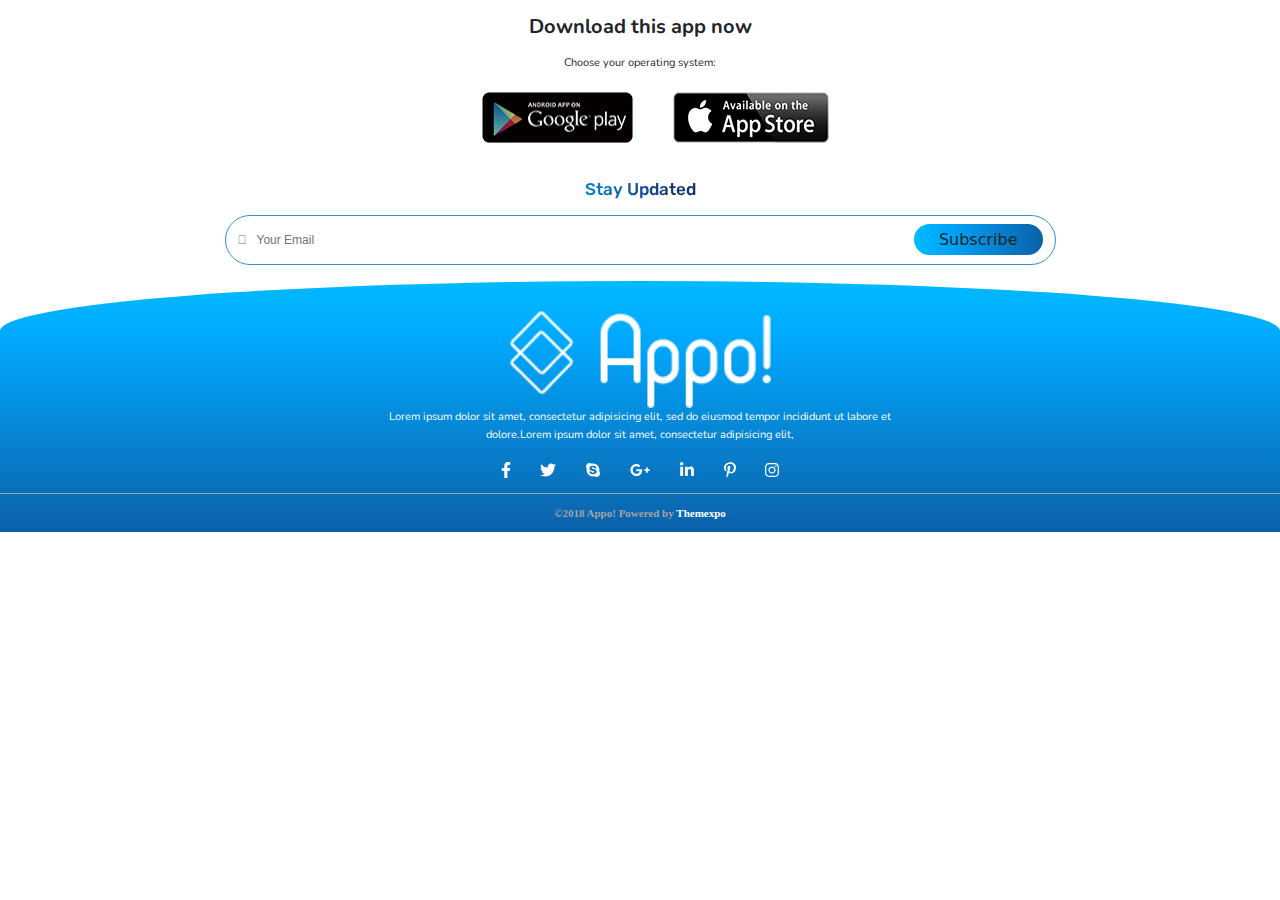
==== commit d48e7de5: "I have done the footer section of all the three pages. Added some font." ====
--- a/index.html
+++ b/index.html
@@ -23,32 +23,27 @@
 	<!-- Meta Description -->
 	<meta name="description" content="160 characters">
 
-	<!--   |---------------------------|
-       |    All Fonts Here      |
-      |---------------------------| -->
-
-	  <link rel="preconnect" href="https://fonts.googleapis.com">
-	  <link rel="preconnect" href="https://fonts.gstatic.com" crossorigin>
-	  <link href="https://fonts.googleapis.com/css2?family=Nunito:wght@400;700&family=Rubik:wght@400;500;700&display=swap" rel="stylesheet">
-  
-
  <!--   |---------------------------|
        |    All Css File Here      |
       |---------------------------| -->
-	<!-- Slider CDN -->
-	<!-- <link rel="stylesheet" href="https://cdnjs.cloudflare.com/ajax/libs/materialize/1.0.0/css/materialize.min.css" /> -->
+      <!-- font for this website -->
+      <!-- Nunito font  -->
+     <link rel="preconnect" href="https://fonts.googleapis.com">
+	<link rel="preconnect" href="https://fonts.gstatic.com" crossorigin>
+	<link href="https://fonts.googleapis.com/css2?family=Nunito:wght@400;700&display=swap" rel="stylesheet"> 
+<!-- end of nunito font cdn -->
+	<!-- rubik font -->
+	<link rel="preconnect" href="https://fonts.googleapis.com">
+	<link rel="preconnect" href="https://fonts.gstatic.com" crossorigin>
+	<link href="https://fonts.googleapis.com/css2?family=Rubik:wght@500&display=swap" rel="stylesheet">
+<!-- end of rubik font -->
+	
   <!-- css for bootstrap -->
 	<link rel="stylesheet" href="./assets/css/bootstrap.min.css">
 	<!-- css for Fontawesome -->
-	<link rel="stylesheet" type="text/css" href="./assets/css/all.min.css">
+	<link rel="stylesheet" type="text/css" href="assets/css/all.min.css">
 	<!-- my css file -->
-	<link rel="stylesheet" type="text/css" href="./assets/css/style.css">
-	<!-- sslide for slider Oytizo -->
-	<link rel="stylesheet" href="./assets/css/sslide.css">
-	<!-- text -->
-	<link rel="preconnect" href="https://fonts.googleapis.com">
-    <link rel="preconnect" href="https://fonts.gstatic.com" crossorigin>
-    <link href="https://fonts.googleapis.com/css2?family=Nunito:wght@400;700&family=Rubik:wght@400;500;700&display=swap" rel="stylesheet">
+	<link rel="stylesheet" type="text/css" href="assets/css/style.css">
 	<!-- responsive css file -->
 	<link rel="stylesheet" href="./assets/css/responsive.css">
 	
@@ -68,379 +63,171 @@
 -->
 
 <!-- Nav Bar section Start -->
-<section>
-	<nav class="navbar navbar-expand-lg navbar-light">
-		<div class="container">
-		  <a class="navbar-brand" href="#"><img src="images/logo.png" alt=""></a>
-		  <button class="navbar-toggler" type="button" data-bs-toggle="collapse" data-bs-target="#navbarSupportedContent" aria-controls="navbarSupportedContent" aria-expanded="false" aria-label="Toggle navigation">
-			<span class="navbar-toggler-icon"></span>
-		  </button>
-		  <div class="collapse navbar-collapse" id="navbarSupportedContent">
-			<ul class="navbar-nav ms-auto">
-			  <li class="nav-item">
-				<a class="nav-link" href="#">Home</a>
-			  </li>
-			  <li class="nav-item">
-				<a class="nav-link" href="#">Features</a>
-			  </li>
-			  <li class="nav-item">
-				<a class="nav-link"href="#">SereenShots</a>
-			  </li>
-			  <li class="nav-item">
-				<a class="nav-link" href="#">How It Work</a>
-			  </li>
-			  <li class="nav-item">
-				<a class="nav-link"  href="#">Pricing</a>
-			  </li>
-			  <li class="nav-item">
-				<a class="nav-link" href="blog-post.html">Blog</a>
-			  </li>
-			  <li class="nav-item">
-				<a class="nav-link" href="#">Downlode</a>
-			  </li>
-			  <li class="nav-item">
-				<a class="nav-link" href="#">Link</a>
-			  </li>
-			  <li class="nav-item">
-				<a href="#" class="btn-1">Try For Free</a>
-			  </li>
-				 
-			</ul>
-	
-		  </div>
-		</div>
-	</nav>
-</section>
 <!-- Nav Bar section End -->
 
+
+
+
+
+
 <!-- Hero Section Start -->
-<section class="hero">
-	<div class="container">
-		<div class="row">
-			<div class="col-md-6">
-				<div class="content">
-					<h1>Awesome Landing Page to <br> <span style="color: #39bced;" >Showcase</span> Your App</h1>
-					<p class="p-text black-clr">Is amazing, modern and clean landing page for showcase <br> your app</p>
-				</div>
-				<a href="#" class="btn-1">Try For Free</a>
-				</div>
-				<div class="col-md-6 image">
-					
-					<div class="sliderContainer">
-
-						<img class="magicStartLoop" src="images/hero-mobile2.png" class="img-fulid" alt="Hero Image">
-						<img class="hidden" src="images/hero-mobile.png" class="img-fulid" alt="Hero Image">
-
-					  </div>
-				</div>
-		</div>
-	</div>
-
-</section>
 <!-- Hero Section End -->
 
+
+
+
+
+	   
 <!-- Why use this app section Start -->
-<section>
-	<div class="container mt-5 mb-5">
-		<h2 class="">Why Use This App</h2>
-		<div class="row mt-2 g-2 app">
-			<div class="col-md-4">
-				<div class="card d-flex justify-content-between p-3">
-					<div class="text-center">
-						 <img src="images/why-icon1.png" class="image-fulid" alt="why-icon-image">
-						 <h3 class="py-3">Share Your Post</h3>
-						 <p class="p-text text-center">Lorem ipsum dolor sit amet, consectetur <br>adipisicing elit, sed do eiusmod tempor <br>incididunt ut labore et dolore</p>
-					 </div>
-				</div>
-			</div>
-			<div class="col-md-4">
-				<div class="card d-flex justify-content-between p-3">
-					<div class="text-center">
-						 <img src="images/why-icon2.png" class="image-fulid" alt="why-icon-image">
-						 <h3 class="title py-3">Share Your Post</h3>
-						 <p class="p-text text-center">Lorem ipsum dolor sit amet, consectetur <br>adipisicing elit, sed do eiusmod tempor <br>incididunt ut labore et dolore</p>
-					 </div>
-				</div>
-			</div>
-			<div class="col-md-4">
-				<div class="card d-flex justify-content-between p-3">
-					<div class="text-center">
-						 <img src="images/why-icon3.png" class="image-fulid" alt="why-icon-image">
-						 <h3 class="py-3">Share Your Post</h3>
-						 <p class="p-text text-center">Lorem ipsum dolor sit amet, consectetur <br>adipisicing elit, sed do eiusmod tempor <br>incididunt ut labore et dolore</p>
-					 </div>
-				</div>
-			</div>
-		</div>
-	</div>
-</section>
-<!-- Why use this app section End Zubair-->
-
-
-
-<!-- Awesome apps features Start Oytizo -->
-<section class="container-back">
-	<div class="container">
-		<div>
-			<div class="row">
-				<div class="col-md-12 col-sm-12 col-lg-12 text-center">
-					<div class="awesome">
-						<h2>Awesome app features</h2>
-						<p class="p-text">Lorem ipsum dolor sit amet, consectetur adipisicing elit, sed do eiusmod tempor
-							incididunt sed do eiusmod tempor incididunt sed do eiusmod tempor incididunt ut labore
-							et dolore.Lorem ipsum dolor sit amet, consectetur adipisicing elit, sed do eiusmod
-							tempor incididunt ut labore et dolore </p>
-					</div>
-				</div>
-			</div>
-			<div class="row">
-				<div class="col-md-6 col-lg-6 col-sm-6">
-					<div class="img">
-						<img src="images/awesome-app.png" alt="photo">
-					</div>
-				</div>
-				<div class="col-md-6 col-lg-6 col-sm-6 p-5">
-					<button class="angle" id="up"><i class="fa fa-angle-up"></i></button>
-					<div class="vertical-row">
-						<div class="vertical-row-profile">
-							<vr class="vertical-row-in1" id="first">
+<!-- Why use this app section End -->
+
+
+
+
+
+
+<!-- Awesome apps features Start -->
+<!-- Awesome apps features End -->
+
+
+
+
+
+
+
+<!-- Apps screenshots Start -->
+<!-- Apps screenshots End -->
+
+
+
+
+
+
+
+<!-- How does this app work Start -->
+<!-- How does this app work End -->
+
+
+
+
+
+
+
+<!-- Easy Pricing plan Start -->
+<!-- Easy Pricing plan End -->
+
+
+
+
+
+
+
+
+<!-- Latest story Start -->
+<!-- Latest story End -->
+
+
+
+
+
+
+
+<!-- Footer Section Start -->
+
+<footer>
+	<div class="section">
+		<div class="downapp">
+			<div class="container">
+				<div class="row justify-content-center">
+					<div class="col-md-4 ">
+						<h5>
+							Download this app now
+						</h5>
+						<p>Choose your operating system:</p>
+						<div class="d-flex justify-content-between">
+							<img src="images/download-logo1.png" alt="#">
+							<img src="images/download-logo2.png" alt="#">
 						</div>
-						<div class="profile-logo">
-							<img src="images/app-user-icon-1.png" alt="">
-						</div>
-						<div class="make-profile">
-							<h3>Make Profile</h3>
-							<p>Lorem ipsum dolor sit, amet provident do why yes no temporibus maxime facilis</p>
+						<div>
+							<h6 class="py-3">Stay Updated</h6>
 						</div>
 					</div>
-					<div class="vertical-row">
-						<div class="vertical-row-profile">
-							<vr class="vertical-row-in2" id="second">
-						</div>
-						<div class="profile-logo">
-							<img src="images/app-user-icon-2.png" alt="">
-						</div>
-						<div class="make-profile">
-							<h3>Fully Secured</h3>
-							<p>Lorem ipsum dolor sit, amet provident do why yes no temporibus maxime facilis</p>
-						</div>
-					</div>
-					<div class="vertical-row">
-						<div class="vertical-row-profile">
-							<vr class="vertical-row-in3" id="third">
-						</div>
-						<div class="profile-logo">
-							<img src="images/app-user-icon-3.png" alt="">
-						</div>
-						<div class="make-profile">
-							<h3>Like and Share each other post</h3>
-							<p>Lorem ipsum dolor sit, amet provident do why yes no temporibus maxime facilis</p>
-						</div>
-					</div>
-					<button class="angle" id="down"><i class="fa fa-angle-down"></i></button>
-
+					<div class="col-md-9 col-sm-12 vlog-down">
+			  <div class="input-group mb-3">
+			  <input type="text" class="form-control position-relative fontAwesome" placeholder="&#xf0e0;   Your Email" aria-label="Recipient's username" aria-describedby="button-addon2"/>
+			  <button class="btn position-absolute top-50 end-0 translate-middle-y" type="button" id="button-addon2"><span>Subscribe</span></button>
+		       </div>
+		     </div>
 				</div>
 			</div>
-			<div class="row">
-				<div class="col-md-12 col-sm-12 col-lg-12 text-center">
-					<div class="awesome">
-						<h2>Apps ScreenShots</h2>
-						<p class="mb-5">Lorem ipsum dolor sit amet, consectetur adipisicing elit, sed do eiusmod tempor
-							incididunt ut labore et dolore.Lorem ipsum dolor sit amet, consectetur adipisicing elit,
-							sed do eiusmod tempor incididunt ut labore et dolore </p>
-					</div>
-				</div>
-			</div>
-			<!-- Apps screenshots Start -->
-			<div class="card-carousel">
-
-				<div class="my-card my-card1"></div>
-				<div class="my-card my-card2"></div>
-				<div class="my-card my-card3"></div>
-				<div class="my-card my-card4"></div>
-				<div class="my-card my-card5"></div>
-				
-			  </div>
-			<!-- Apps screenshots End -->
-		</div>
-</section>
-<!-- Awesome apps features Start Oytizo-->
-
-<!-- How does this app work Start Omar -->
-<section>
-	<div class="container">
-	   <div class="awork">
-	   <div class="row">
-		   <div class="col-md-12 ">
-			   <div class="text-center">
-				   <h2>How Does this App Work</h2>
-			   </div>
-		   </div>
-	   </div>
-	   <div class="row">
-		   <div class="col-md-5 ">
-			   <div class="write ">
-				   <h4 class="abc">Create a New Post & Share Fellings</h4>
-				   <p class=" text-align-justify p-text mt-3">Lorem ipsum dolor sit amet, consectetur adipisicing elit, sed do <br>eiusmod tempor incididunt et dolore magna aliqua. Ut enim <br>ad minim veniam, quis nostrud ullamco laboris nisi ut<br> aliquip.</p>
-				   <p class="py-2">comando consequent.Duis aute irure dolor in reprehenderit in<br>voluptate velit esse cillum dolor</p>
-			   </div>
-		   </div>
-		   <div class="bg col-md-7 ">
-			   <div class="root">
-				   <div class="bg1">
-					   <img src="images/app-video-bg1.svg">
-				   </div>
-				   <div class="bg2">
-					   <img src="images/app-video-bg2.svg">
-				   </div>
-				   <div class="right">
-					   <img src="images/app-video.png">
-				   </div>
-
-			   </div>
-
-		   </div>
-	   </div>
-	   </div>
-   </div>
-</section>
-<!-- How does this app work End Omar -->
-
-<!-- Easy pricing plan Start Omar -->
-<section>
-	<div class="container">
-		<div class="row">
-			<div class="col-md-12 ptxt text-center py-3">
-				<h2>Easy Pricing Plan</h2>
-				<p class="">Lorem ipsum dolor sit amet consectetur adipisicing elit. Sunt magni commodi veniam aliquid aspernatur repudiandae harum architecto!<br> Maxime ipsum similique debitis vero mollitia labore nobis reprehenderit tempore.</p>
-			</div>
-		</div>
-		<div class="row">
-			<div class="col-md-4 ">
-				<div class="cd card" style="width: 21rem;">
-					<img src="images/pricing-bg.png" class="card-img-top" alt="...">
-					<div class="cbody card-body">
-						<div class="txt text-center pb-5">
-							<h5 class="card-title">Personal</h5>
-							<h2 class="card-title">FREE</h2>
-							<h6 class="access">Limited Access</h6>
-							<hr class="hr">
-							<p class="card-text py-2">1000 Messages per month<br>10 GB file storage<br> 50 Projects per month<br> Support
-							</p>
-							<button class="btn btn-primary btn-grad">Get Started</button>
-						</div>
-					</div>
-				</div>
-			</div>
-
-			<div class="col-md-4 ">
-				<div class="cd1 card" style="width: 21rem;">
-					<img src="images/pricing-bg.png" class="card-img-top" alt="...">
-					<div class="cbody card-body">
-						<div class="txt text-center  pb-5">
-							<h5 class="card-title">Business</h5>
-							<h2 class="card-title">$29/M</h2>
-							<h6 class="access">Limited Access</h6>
-							<hr class="hr">
-							<p class="card-text py-2">Everything in Free +<br> Unlimited Messages per month<br> 500 GB file storage<br> 300 Projects per month<br> Phone & Mail Support</p>
-							<button class="btn btn-primary btn-grad1">Get Started</button>
-						</div>
-					</div>
-				</div>
-
-			</div>
-
-			<div class="col-md-4 pb-2">
-				<div class="cd2 card" style="width: 21rem;">
-					<img src="images/pricing-bg.png" class="card-img-top" alt="...">
-					<div class="cbody card-body">
-						<div class="txt text-center pb-5">
-							<h5 class="card-title">Enterprise</h5>
-							<h2 class="card-title">$49/M</h2>
-							<h6 class="access">Limited Access</h6>
-							<hr class="hr">
-							<p class="card-text py-2">Everything is Pro+,<br> Unlimited Messages per month<br> 2 TB file storage<br> Unlimited Projects per month<br> 5 Email Accounts<br> Premium support</p>
-							<button class="btn btn-primary btn-grad">Get Started</button>
-						</div>
-					</div>
-				</div>
-
-			</div>
-
 		</div>
 	</div>
+	<div class="with-bg">
+		<div class="container">
+		<div class="row d-flex justify-content-center">
+			<div class="logo2 col-lg-3 col-md-auto col-sm-auto col-xs-3">
+				<img src="images/logo2.png" alt="logo">
+			</div>
+			
+		</div>
+		<div class="row justify-content-center">
+			<div class="socio-txt d-flex justify-content-center">
+				<p class="col-md-8">
+					Lorem ipsum dolor sit amet, consectetur adipisicing elit, sed do eiusmod tempor incididunt ut labore et<br>dolore.Lorem ipsum dolor sit amet, consectetur adipisicing elit,
+				</p>
+			</div>
+		</div>
+		<div class="row d-flex justify-content-center">
+			<div class="social col-md-3">
+				<ul class=" d-flex justify-content-between p-0">
+					<li><a href="#"><i class="fa-brands fa-facebook-f"></i></a></li>
+					<li><a href="#"><i class="fa-brands fa-twitter"></i></a></li>
+					<li><a href="#"><i class="fa-brands fa-skype"></i></a></li>
+					<li><a href="#"><i class="fa-brands fa-google-plus-g"></i></a></li>
+					<li><a href="#"><i class="fa-brands fa-linkedin-in"></i></a></li>
+					<li><a href="#"><i class="fa-brands fa-pinterest-p"></i></a></li>
+					<li><a href="#"><i class="fa-brands fa-instagram"></i></a></li>
+
+				</ul>
+			</div>
+		</div>
+		</div>
+		<div class="row d-flex justify-content-center m-0 p-0">
+			<p class="footer-btm">&copy2018 Appo! Powered by <span>Themexpo</span></p>
+		</div>
 	</div>
-</section>
-<!-- Easy pricing plan End Omar -->
-
-<!-- Latest story Start -->
-<section>
-	<div class="container">
-		<h2 class="">Latest Story</h2>
-		<p class="p-text text-center mb-5">Lorem ipsum dolor sit amet, consectetur adipisicing elit, sed do eiusmod tempor incididunt ut labore et dolore.Lorem ipsum dolor sit amet, <br> consectetur adipisicing elit,</p>
-		<div class="row story">
-			<div class="col-md-4 ">
-				<div class="card">
-					<img src="images/blog1.png" class="img-fulid w-100">
-					<div class="card-body">
-						<div class="content p-2">
-							<h4 class="story-title">No one cares about products. <br>
-							people care about ideas.</h4>
-							<span>July 13th, 2018</span>
-							<span style="padding-left: 80px;;">By: Admin</span>
-						</div>
-					</div>
-				</div>
-			</div>
-			<div class="col-md-4">
-				<div class="card">
-					<img src="images/blog2.png" class="img-fulid w-100">
-					<div class="card-body">
-						<div class="content p-2">
-							<h4 class="story-title" >No one cares about products. <br>
-							people care about ideas.</h4>
-							<span>July 13th, 2018</span>
-							<span style="padding-left: 80px;;">By: Admin</span>
-						</div>
-					</div>					
-				</div>
-			</div>
-			<div class="col-md-4">
-				<div class="card">
-					<img src="images/blog3.png" class="img-fulid w-100">
-					<div class="card-body">
-						<div class="content p-2">
-							<h4 class="story-title" >No one cares about products. <br>
-							people care about ideas.</h4>
-							<span>July 13th, 2018</span>
-							<span style="padding-left: 80px;;">By: Admin</span>
-						</div>
-					</div>
-				</div>
-			</div>
-
-		</div>
-	</div>
-</section>
-<!-- Latest story End -->
-
-
-<!-- Footer Section Start -->
+
+</footer>
+
+
+
+
 <!-- Footer Section End -->
+
+
+
+
+
+
+
+
+
+
 
 	<!--|---------------------------|
        |    All Js File Here       |
       |---------------------------| -->
 	<!-- jQuery 3.5.1 Verson File -->
 	<script src="./assets/js/jquery-3.5.1.js"></script>
-	<script src="https://code.jquery.com/jquery-3.3.1.min.js" integrity="sha384-tsQFqpEReu7ZLhBV2VZlAu7zcOV+rXbYlF2cqB8txI/8aZajjp4Bqd+V6D5IgvKT" crossorigin="anonymous"></script> 
 	<!-- js for popper -->
 	<script src="./assets/js/popper.js"></script>
 	<!-- js fo bootstrap -->
 	<script src="./assets/js/bootstrap.min.js"></script>
 	<!-- js for fontawesome -->
-	<script src="./assets/js/all.min.js"></script>
+	<script src="assets/js/all.min.js"></script>
 	<!-- External js  -->
 	<script src="./assets/js/app.js"></script>
+
+
 </body>
 </html>--- a/assets/css/style.css
+++ b/assets/css/style.css
@@ -30,9 +30,6 @@
 	list-style: none;
 	text-decoration: none;
 }
-body{
-	scroll-behavior: smooth;
-}
 
 h1, 
 h2, 
@@ -46,628 +43,258 @@
 	margin: 0;
 }
 p{
-	line-height: 22px;
-}
-
-/* root variables */
-:root{
-	--first-color: #fff;
-	--second-color: #393939;
-	--sky-blue: #39bced;
-	--royal-blue: #22499c;
-	--black-color: #2e2e2e;
-	--text-color: #aaaaaa;
-}
-/* common class */
-h1{
-	font-size: 48px;
-	color: var(--black-color);
+	/* color: #848789; */
+	line-height: 30px;
+}
+
+body{
+	scroll-behavior: smooth;
+}
+
+/* Nav Bar section Start */
+/* Nav Bar section End */
+
+
+
+
+
+
+/* Hero section Start */
+/* Hero section End */
+
+
+
+
+
+
+/* Why use this app section Start */
+/* Why use this app section End */
+
+
+
+
+
+
+/* Awesome apps features Start */
+/* Awesome apps features End */
+
+
+
+
+
+
+/* Apps screenshots Start */
+/* Apps screenshots End */
+
+
+
+
+
+
+
+/* How does this app work Start */
+/* How does this app work End */
+
+
+
+
+
+
+
+/* Easy Pricing plan Start */
+/* Easy Pricing plan End */
+
+
+
+
+
+
+/* Latest story Start */
+/* Latest story End */
+
+
+
+/* Footer section Start */
+footer{
+	margin: 0;
+	width: 100vw;
+	background: #F9F9FA;
+    position:absolute;
+    transform:translate(0%,0%);  
+}
+footer p{
+	font-family: 'Nunito', sans-serif;
+	font-size: 11px;
+	text-align: center;
+	overflow: hidden;
+	line-height: 18px;
+}
+footer .with-bg{
+	margin: 0;
+	padding-top: 30px;
+	width: 100vw;
+    position:absolute;
+	background-image: linear-gradient(to bottom, #00baff 0%, #0af 21%, #133272 150%);
+	border-bottom-left-radius:0px;
+	border-bottom-right-radius:0px;
+	border-top-left-radius: 50% 20%;
+	border-top-right-radius: 50% 20%;
+}
+/*footer section for homepage*/
+.downapp{
+	width: 100%;
+	background: white;
+	display: flex;
+	text-align: center;
+}
+.downapp h5{
+	font-family: 'Nunito', sans-serif;
+	font-weight: 700;
+	padding: 15px 0;
+}
+.downapp h6{
 	font-family: 'Rubik', sans-serif;
-	font-weight: 700;
-}
-h2{
+	font-size: 17px;
+	background: -webkit-linear-gradient(left, #00baff 0%, #0af 21%, #133272 60%);
+	-webkit-background-clip: text;
+	-webkit-text-fill-color: transparent;
+}
+.downapp img {
+	width: 100%;
+	padding: 20px;
+}
+.fontAwesome {
+  font-family: 'Helvetica', FontAwesome, sans-serif;
+}
+
+
+/*end of homepage footer*/
+
+/*starting common footer*/
+.with-bg .logo2{
+	text-align: center;	
+	
+}
+.with-bg .logo2 img{
+	width: 100%;
+}
+
+.with-bg .socio-txt{
+	color: #ffffff;	
+}
+.with-bg .social{
+	padding: 15px 3px 10px 3px;
+}
+footer ul li{
+
+}
+footer ul li a{
+	color: white;
+}
+.footer-btm{
+	font-family: "Nunito Regular";
+	margin: 0;
+	padding: 10px 0;
+	border-top: 1px solid;
+	color: #a2a3a3;
+	font-weight: bold;
+	text-align: center;
+}
+.footer-btm span{
+	color: white;
+}
+/*end of common footer*/
+
+/*start of blog post&blog page details footer*/
+
+.vlog{
+	padding: 50px 20px 5px 20px;
+	background: #F9F9FA;
+}
+.vlog-up{
+	
+}
+.vlog-up h3{
 	font-family: 'Rubik', sans-serif;
-	font-weight:500;
-	font-size: 36px;
-	color: var(--black-color);
-	text-align: center;
-	padding: 80px 0px;
-}
-/* h3{
-	font-family: 'Rubik', sans-serif;
-	font-size: 40px;
-} */
-.p-text{
-	line-height: 22px;
-    font-size: 16px;
-    font-weight: 400;
-}
-.btn-1{
-	display: inline-block;
-	padding: 8px 42px;
-	font-size: 16px;
-	text-align: center;
-	text-decoration: none;
-	border-radius: 50px;
-	background-image:linear-gradient(to right,var(--sky-blue) , var(--royal-blue));
-	color: var(--first-color);
-	border: 0;
-	font-family: 'Nunito', sans-serif;
-	font-weight: bold;
-}
-.title{
-	font-family: 'Nunito', sans-serif;
-	font-weight: bold;
-	font-family: 20px;
-}
-/*====Nav Bar section Start Zubair===*/
-.navbar .nav-link{
-	color: var(--text-color);
-
-}
-.navbar .nav-link:hover{
-	color: var(--sky-blue) !important;
-
-}
-.navbar-light .navbar-toggler {
-    /* color: rgba(0,0,0,.55); */
-    /* border-color: rgba(0, 0, 0,0.1 ); */
-	color: var(--sky-blue) !important;
-	border-color: var(--sky-blue);
-}
-/*==== Nav Bar section End ===*/
-/*===Hero section Start ====*/
-.hero{
-	background-image: url(../../images/hero1.png);
-	height: 650px;
-	background-repeat: no-repeat;
-	background-position: right;
-	background-size: auto;
-
-}
-.hero .content{
-	margin-top: 200px;
-}
-.hero .content p{
-	padding: 10px 0px;
-}
-.hero .image img{
-	margin-top: 90px;
-	margin-left: 100px;
-}
-.hidden{
-	display: none
-  }
-  .sliderContainer{
-	display: flex;
-	justify-content: center
-  }
-  .sliderContainer>div{
-	width: 250px;
-	height: 100px;
-	background-color: #333;
-	color: var(--first-color);
-	font-size: 25px;
-	text-transform: capitalize
-  }
-  .magicStartLoop{
-	display: flex;
-	justify-content: center;
-	align-items: center;
-	opacity: 1;
-	animation: op 200ms linear
-  }
-  @keyframes op{
-	0%{
-	  opacity: 0
-	}
-	100%{
-	  opacity: 1
-	}
-  }
-/*====Hero section End zubair===*/
-/* why use this app Start Zubair */
-.card:hover {
-    box-shadow: 5px 5px 5px rgba(0, 0, 0, .2)
-}
-/* why use this app End Zubair */
-
-/* Awesome app feature Start Oytizo */
-.container-back{
-	background-image: url("../../images/back.png"); 
-	background-repeat: no-repeat;
-	background-size: auto;
-	background-position: left;
-	height:auto;
-}
-.awesome h2{
-   padding: 30px;
-   text-align: center;
-}
-.awesome p{
-   padding: 0 100px;
-   text-align: center;
-}
-.img img{
-   width: 100%;
-   padding: 30px;
-}
-.angle {
-	color:  var(--sky-blue);
-	background: var(--first-color);
-	margin: 5px;
-	border: 0;
-	width: 30px;
-	height: 30px;
-	border-radius: 50%;
-	text-align: center;
-	padding: 0px 2px;
-}
-.angle:hover{
-   color: var(--first-color);
-   background: var(--sky-blue);
-}
-.vertical-row{
-   margin-left: 20px;
-   border-left: 1px solid var(--sky-blue);
-   height: 28%;
-   position: relative;
-}
-.profile-logo img{
-   width: 15%;
-   position:absolute;
-   top: 20%;
-   left: 15%;
-}
-.vertical-row-profile{
-   position: absolute;
-   margin-top: 50px;
-}
-.vertical-row-in1{
-   border: 1px solid var(--royal-blue);
-   margin-left: 20px;
-}
-.vertical-row-in2{
-   border: 1px solid var(--royal-blue);
-   margin-left: 20px;
-   display: none;   
-}
-.vertical-row-in3{
-   border: 1px solid var(--royal-blue);
-   margin-left: 20px;
-   display: none;
-  
-}
-.make-profile{
-position: absolute;
-right: 0;
-left: 40%;
-margin-top: 45px;
-}
-/* Awesome app feature End Oytizo */
-
-/* Apps ScreeShot Start Oytizo */
-.carousel {
-	position: relative;
-	height: 600px;
-	margin-top: 150px;
-	perspective: 1500px;
-  }
-  .carousel .carousel-item {
-	width: 250px;
-  }
-  .carousel .carousel-item img {
-	height: 300px;
-	max-width: 170px;
-	transform: translateX(1px) translateY(-90px);
-  }
-  .mobile {
-	width: 257px;
-	height: 349px;
-	position: absolute;
-	top: 40%;
-	left: 49%;
-	transform: translate(-50%, -50%);
-	z-index: 1000,
-  } 
-/* Apps ScreeShot End Oytizo */
-
-/* How does this app Start Omar */
-/* .awork{
-	margin-top: -100px;
-
-} */
-.write {
-	padding-top:20px;
-}
-.abc {
-	margin-top: 130px;
-}
-.write p {
-	font-size: 15px;
-}
-.bg1 img {
-	height: 500px;
-	width: 610px;
-	position: relative;
-	overflow: hidden;
-	display: block;
-	z-index: -1;
-}
-.bg2 img {
-	height: 450px;
-	width: 600px;
-	position: absolute;
-	display: block;
-	top: 60px;
-	right: 90px;
-}
-.root {
-	position: relative;
-}
-.right img {
-	height: 320px;
-	width: 326px;
-	position: absolute;
-	top: 132px;
-	right: 200px;
-	display: block;
-	z-index: 1;
-}
-/* How does this app End Omar */
-
-/* Easy pricing Start Omar */
-.cd {
-	position: relative;
-	overflow: hidden;
-	width: 100%;
-	height: 430px;
-	box-shadow: 0 8px 16px 0 rgba(0, 0, 0, 0.2);
-}
-.cd1 {
-	position: relative;
-	overflow: hidden;
-	width: 100%;
-	height: 450px;
-	box-shadow: 0 8px 16px 0 rgba(0, 0, 0, 0.2);
-}
-.cd2 {
-	position: relative;
-	overflow: hidden;
-	width: 100%;
-	height: 480px;
-	box-shadow: 0 8px 16px 0 rgba(0, 0, 0, 0.2);
-}
-.cd img {
-	height: 288px;
-	width: 130px;
-}
-.cd1 img {
-	height: 288px;
-	width: 130px;
-}
-.cd2 img {
-	height: 288px;
-	width: 130px;
-}
-.txt {
-	position: absolute;
-	top: 90px;
-	right: 55px;
-}
-.txt p {
-	font-size: 15px;
-}
-.ptxt p {
-	font-size: 15px;
-	text-align: center;
-}
-.cbody h2 {
-	background: -webkit-linear-gradient(var(--sky-blue), var(--royal-blue));
-	background-clip: text;
-	-webkit-text-fill-color: transparent;
-}
-.access {
-	color: var(--sky-blue);
-}
-.btn-grad {
-	background-image: linear-gradient(to right, var(--sky-blue) 0%, #3090ce 51%, var(--royal-blue) 100%);
-	border-radius: 50px;
-}
-.btn-grad1 {
-	background-color: var(--sky-blue);
-	border-radius: 50px;
-}
-/* Easy pricing End Omar */
-
-/* Latest story Start sanowar */
-.story-title{
-	font-size:20px;
-	font-weight: 500;
-	padding: 10px 0px;
-}
-/* Latest story End sanowar*/
-
-/* Footer Start Zilani */
-
-/* Footer End Zilani */
+	padding: 10px 0;
+	font-weight: bold;	
+}
+.vlog-up p{
+	line-height: 15px;
+	font-size: 12px;
+	padding: 5px;
+
+}
+.vlog-down .input-group input{
+	line-height: 3;
+	font-size: 12px;
+	border: 1px solid #3090CE;
+	border-radius: 30px !important;
+}
+.vlog-down button span{
+	background-image: linear-gradient(to right, #00baff 0%, #0af 21%, #133272 150%);
+	border-radius:20px ;
+	padding: 6px 25px;
+}
+#button-addon2{
+	z-index:9;
+}
+/* Footer section End */
+
 
 
 /* ===========Blog Page Details========= */
 
-/* banner -- Read from our blogs Start Sanowar */
-.bolg-details{
-	background-image: url(../../images/blogd.png);
-	background-position: center;
-	background-repeat: no-repeat;
-	background-size: cover;
-	height: 450px;
-	display: flex;
-	justify-content: center;
-	align-items: center;
-}
-.bolg-details .shihab{
-	display: flex;
-	justify-content: center;
-	padding-top: 50px;
-}
-.bolg-details h3{
-	font-size: 48px;
-	font-weight: 700;
-
-}
-.bolg-details .icon{
-	color: var(--sky-blue);
-	margin: 2px 12px 0px 15px;
-}
+/* banner -- Read from our blogs Start */
 /* banner -- Read from our blogs End */
+
+
+
+
+
+
+
+/* Blog Posts Section Start */
+/* Blog Posts Section End */
+
+
+
+
 
 /* Footer section Start */
 /* Footer section End */
 
+
+
+
+/* =============Blog Post=============== */
+
 /* Our Blog Details Start */
-        
-/*--------------------------------
-	 Blog Post Start Sadia Haque
---------------------------------*/
-.blog-post{
-	font-family: 'Nunito', sans-serif !important;
-}
-.heading-color{
-	color: #393939 !important;
-	font-weight: bold;
-}
-.blog-post .card .card-title,
-.right-sidebar h4{
-	font-size: 22px;
-}
-.blog-post .card .paragraph{
-	color: #484848;
-	font-size: 15px;
-	line-height: 24px;
-}
-.blog-post .card .mybtn{
-	background-image: linear-gradient(to right, #00baff 0%, #0af 21%, #133272 100%);
-	border-radius: 50px;
-	padding: 6px 35px;
-	transition-delay: 1s;
-	font-size: 15px;
-}
-.blog-post .mybtn:hover{
-	background-image: linear-gradient(to left, #00baff 0%, #0af 21%, #133272 100%);
-}
-/*pagination*/
-.page-item .page-link{
-	border-radius: 50px !important;
-	padding: 5px 12px;
-	font-size: 17px;
-	text-align: center;
-	height: 35px;
-	width: 35px;
-}
-.page-item:first-child .page-link{
-	margin-right: 30px;
-}
-.page-item:first-child .page-link:hover{
-	background: #39bced;
-	border: 1px solid #39bced;
-	color: white;
-}
-.page-item:first-child .page-link,
-.page-item .link{
-	border: 1px solid #e1e0e0;
-	color: #39bced;
-}
-.page-item:last-child .page-link{
-	background: #39bced;
-	border: 1px solid #39bced;
-	margin-left: 15px;
-}
-.page-item .link{
-	color: #484848;
-	position: relative;
-	margin: 0 17px;
-}
-.page-link.link::before {
-  content: '';
-  display: block;
-	clear: both;
-	border: 1px solid #e1e0e0;
-	width: 17px;
-	transform: rotate(0deg);
-	position: absolute;
-	top: 49%;
-	left: -50%;
-}
-.page-item:nth-child(5) .page-link::after{
-	content: '';
-  display: block;
-	clear: both;
-	border: 1px solid #e1e0e0;
-	width: 17px;
-	transform: rotate(0deg);
-	position: absolute;
-	top: 49%;
-	right: -50%;
-}
-/*right-sidebar*/
-.right-sidebar input::placeholder,
-.right-sidebar .input-group span{
-	color: #dcdce0 !important;
-	font-size: 15px;
-}
-.right-sidebar .input-group span{
-	position: relative;
-}
-.right-sidebar .input-group span::before{
-	content: '';
-	display: block;
-	clear: both;
-	border: 1px solid #dddde09c;
-	position: absolute;
-	top: 20%;
-	left: -2%;
-	height: 23px;
-	width: 1px;
-}
-.tags a{
-	text-decoration: none;
-	padding: 5px 22px;
-	margin: 4px 3px;
-	display: inline-block;
-	border-radius: 5px;
-	border: 1px solid #dddde09c;
-	color: #484848;
-	font-size: 14px;
-}
-.tags .active,
-.tags a:hover,
-.tags a:hover .svg-inline--fa{
-	background: #36ace1;
-	color: white !important;
-	border: 1px solid #36ace1;
-}
-.tags .svg-inline--fa{
-	font-size: 16px !important;
-}
-.right-sidebar .recent-post .card-title{
-	font-size: 18px;
-	line-height: 23px;
-}
-.right-sidebar .recent-post .card-text,
-.mytext{	
-	color: #969898 !important;
-	font-size: 16px !important;
-}
-.right-sidebar hr{
-	margin: 0 0 !important;
-	width: 28px;
-}
-.right-sidebar .categories hr{
-	margin: 7px 0 !important;
-}
-/*blog-details page */
-.rob-man{
-  padding: 0 18px;
-  margin: 14px 0;
-  position: relative;
-}
-.rob-man::after {
-  content: '';
-  display: block;
-  clear: both;
-  border-bottom: 1px solid #3CBCED;
-  border-right: 1px solid #3CBCED;
-  height: 23px;
-  width: 100%;
-  border-left: 1px solid #3CBCED;
-  position: absolute;
-  bottom: 0;
-  left: -3px;
-}
-.rob-man::before {
-  content: '';
-	display: block;
-	clear: both;
-	border-top: 1px solid #3CBCED;
-	border-right: 1px solid #3CBCED;
-	height: 23px;
-	width: 100%;
-	border-left: 1px solid #3CBCED;
-	position: absolute;
-	top: 0;
-	left: -3px;
-}
-.rob-man h6{
-	font-size: 14px;
-	font-weight: 600;
-	color: #484848;
-}
-.share h6{
-	font-size: 18px;
-}
-.share .envelop{
-	color: #bbbbbb;
-}
-/*--------------------------------
-		Blog Post End Sadia Haque
---------------------------------*/
 /* Our Blog Details End */
 
-/* Related Post + Comments start Asif */
-.related .carousel{
-	width: 830px;
-	height: auto;
-	padding: 10px 0;
-	/* background: gray; */
-}
-.related .carousel-bet{
-	width: 100%;
-	display: flex;
-	justify-content: space-between;
-}
-.carousel .carousel-item img{
-	transform: translate(0);
-	min-width: 400px;
-	width: 100%;
-	height: 200px;
-}
-.inner-span{
-	display: flex;
-	justify-content: space-between;
-	width: 250px;
-}
-.carousel-control-prev,
-.carousel-control-next{
-	background: var(--sky-blue);
-	position: absolute;
-	top: 100%;
-	bottom: -30px;
-	width: 40px;
-	height: 40px;
-	border-radius: 50%;
-}
-.carousel-control-prev{
-	left: 42%;
-}
-.carousel-control-next{
-	right: 42%;
-}
-.comment{
-	width: 800px;
-	height: auto;
-	padding: 10px 0;
-}
-.comment .row .span{
-	width: 100px;
-	height: 100px;
-	border-radius: 50%;
-	background: #d7d7d7;
-}
-.comment small{
-	color: var(--sky-blue);
-}
-/* Related Post + Comments end Asif*/
+
+
+
+
+
+/* blog single post start */
+/* blog single post end */
+
+
+
+
+
+/* Related Post + Comments start */
+/* Related Post + Comments end */
+
+
+
+
+
+
 
 /* Footer section Start */
 /* Footer section End */
+
+
+
--- a/assets/css/responsive.css
+++ b/assets/css/responsive.css
@@ -1,464 +1,13 @@
-/*======= Hero section Start =====*/
-@media all and (max-width:500px){
-    
-    .hero {
-
-        background-position: center;
-        background-size: cover;
-    }
-    .hero .content {
-        margin-top: 152px;
-    }
-    h1 {
-        font-size: 26px!important ;   
-    }
+@media screen and (max-width: 500px) {
+  footer .input-group {
+    display: none;
+  }
+  footer .with-bg .logo2{
+    width: 30%;
+  }
 }
-
-@media all and (max-width:765px){
-    .hero .content {
-        margin-top: 60px;
-    }
-    h1 {
-        font-size: 26px!important ;
-    }
-    .hero .image img {
-        margin-left: 105px !important;
-        width: 50% !important;
-    }
-    .app .col-md-4{
-        margin-top: 15px;;
-    }
-}
-@media all and (max-width:921px){
-    .hero {
-
-        background-position: center;
-        background-size: cover;
-    }
-    .hero .image img {
-        margin-left: 1px;
-        width: 100%;
-    }
-    h1 {
-        font-size: 26px;
-        
-    }
-}
-
-@media all and (max-width:1127px){
-    .hero .image img {
-        margin-left: 1px;
-    }
-    h1 {
-        font-size: 26px;
-        
-    }
-    
-}
-/*======= Hero section ends ========*/
-
-/* Awesome app Start Oytizo */
-@media only screen and (max-width: 990px) {
-	.vertical-row {
-	 width: 100%;
-	}
-	.profile-logo img{
-		width: 15%;
-		position:absolute;
-		top: 50%;
-		left: 15%;
-	}
+@media screen and (max-width: 320px) {
+  footer .with-bg .logo2{
+    width: 40%;
   }
-
-@media only screen and (max-width: 770px) {
-	.vertical-row {
-	 width: 100%;
-	}
-	.profile-logo img{
-		width: 15%;
-		position:absolute;
-		top: 90%;
-		left: 15%;
-	}
-	.make-profile h3,p{
-		margin-bottom: 0;
-	}
-	.make-profile p{
-		line-height: 80%;
-	}
-  }
-  @media only screen and (max-width: 576px) {
-	.vertical-row {
-	 width: 100%;
-	}
-	.profile-logo img{
-		width: 4%;
-		position:absolute;
-		top: 20%;
-		left: 15%;
-	}
-  
-    .vertical-row-profile{
-        position: absolute;
-        margin-top: 2px;
-    }
-    .make-profile{
-
-        position: absolute;
-        left: 20%;
-        bottom: 0;
-        }
-
-    .make-profile h3{
-        font-size: 7px;
-    }
-	.make-profile h3,p{
-		margin-bottom: 0;
-	}
-	.make-profile p{
-
-		font-size: 5px;
-	}
-  }
-/* Awesome app End Oytizo */
-
-/* how does this app start Omar*/
-@media (max-width: 768px) {
-    .bg1 img {
-        height: 250px;
-        width: 300px;
-        position: relative;
-        overflow: hidden;
-        display: block;
-    }
-    .bg2 img {
-        height: 250px;
-        width: 325px;
-        position: absolute;
-        top: 15px;
-        right: 220px;
-        z-index: 1;
-    }
-    .root {
-        position: relative;
-    }
-    .right img {
-        height: 200px;
-        width: 200px;
-        position: absolute;
-        top: 40px;
-        right: 280px;
-        display: block;
-        z-index: 1;
-    }
-}
-@media (max-width: 576px){
-    .awork{
-        margin-top: 800px;
-    }
-}
-@media (max-width: 342px){
-    .awork{
-        margin-top: 1200px;
-    }
-}
-@media (max-width: 296px){
-    .awork{
-        margin-top: 2000px;
-    }
-}
-
-@media (max-width: 1100px) {
-    .bg1 img {
-        height: 300px;
-        width: 400px;
-        position: relative;
-        overflow: hidden;
-        display: block;
-    }
-    .bg2 img {
-        height: 350px;
-        width: 425px;
-        position: absolute;
-        top: 15px;
-        right: 90px;
-        z-index: 1;
-    }
-    .root {
-        position: relative;
-    }
-    .right img {
-        height: 300px;
-        width: 300px;
-        position: absolute;
-        top: 40px;
-        right: 150px;
-        display: block;
-        z-index: 1;
-    }
-}
-/* how does this app start Omar */
-
-/* Easy pricing start Omar */
-
-/* Easy pricing End Omar */
-
-/*Blog Post Responsive Start Sadia Haque*/
-
-.right-sidebar .recent-post h4,
-.right-sidebar .categories h4,
-.tags h4{
-	position: relative;
-}
-.right-sidebar .recent-post h4::after{
-  content: '';
-  display: block;
-  clear: both;
-  border-bottom: 1px solid #3CBCED;
-  position: absolute;
-  top: 78%;
-  left: 33%;
-  height: 1px;
-  width: 67%;
-}
-.right-sidebar .categories h4::after{
-   content: '';
-  display: block;
-  clear: both;
-  border-bottom: 1px solid #3CBCED;
-  position: absolute;
-  top: 88%;
-  left: 26%;
-  height: 1px;
-  width: 74%;
-}
-.tags h4::after{
-   content: '';
-  display: block;
-  clear: both;
-  border-bottom: 1px solid #3CBCED;
-  position: absolute;
-  top: 88%;
-  left: 12%;
-  height: 1px;
-  width: 88%;
-}
-@media all and (max-width: 768px){
-	.right-sidebar .recent-post h4::after{
-		left: 23% !important;
-		width: 77% !important;
-		top: 82% !important;
-	}
-	.right-sidebar .categories h4::after{
-		left: 18% !important;
-		width: 82% !important;
-	}
-	.tags h4::after{
-		left: 9% !important;
-  		width: 91% !important;
-	}
-	.blog-post .card .paragraph{
-		font-size: 14px;
-		line-height: 28px;
-	}
-	.pagination{
-		justify-content: center !important;
-	}
-}
-@media all and (max-width: 988px){
-	.margin{
-		margin-top: 50px;
-	}
-	.right-sidebar .recent-post h4::after{
-		left: 17%;
-		width: 83%;
-	}
-	.right-sidebar .categories h4::after{
-		left: 13%;
-		width: 87%;
-	}
-	.tags h4::after{
-		left: 6%;
-		width: 94%;
-	}
-}
-@media all and (max-width: 384px){
-	.right-sidebar .recent-post h4::after{
-		left: 33% !important;
-		width: 67% !important;
-	}
-	.right-sidebar .categories h4::after{
-		left: 25% !important;
-		width: 75% !important;
-	}
-	.tags h4::after{
-		left: 12% !important;
-		width: 88% !important;
-	}
-	.blog-post .card .mybtn{
-		font-size: 14px !important;
-	}
-	.rob-man{
-	  padding: 0 13px !important;
-	}
-	.rob-man::before,
-	.rob-man::after{
-		width: 106% !important;
-	}
-	.blog-post .card .card-title{
-		font-size: 20px !important;
-	}
-	.blog-post .card .paragraph{
-		font-size: 13.5px !important;
-	}
-	.right-sidebar .recent-post .card-title{
-		font-size: 18px !important;
-	}
-}
-/*Blog Post Responsive End Sadia Haque*/
-
-/* Related post and comments Start Asif */
-@media only screen and  (max-width:1400px){
-	#carouselExampleControls.carousel{
-		width: 725px;
-	}
-	#carouselExampleControls.carousel .carousel-item img {
-        min-width: 345px;
-    }
-    .cm-section .comment{
-        width: 725px;
-    }
-}
-@media only screen and (max-width: 1200px){
-    #carouselExampleControls.carousel{
-        width: 615px;
-    }
-    #carouselExampleControls.carousel .carousel-item img {
-        min-width: 295px;
-    }
-    .cm-section .comment{
-        width: 615px;
-    }
-    .cm-section .comment .row .span {
-        width: 80px;
-        height: 80px;
-    }
-}
-@media only screen and (max-width: 990px){
-    #carouselExampleControls.carousel {
-        width: 685px;
-    }
-    #carouselExampleControls.carousel .carousel-item img {
-        min-width: 330px;
-    }
-    .cm-section .comment{
-        width: 685px;
-    }
-}
-@media only screen and (max-width: 768px){
-    #carouselExampleControls.carousel {
-        width: 525px;
-    }
-    .carousel-bet{
-        gap: 20px;
-    }
-    #carouselExampleControls.carousel .carousel-item img {
-        min-width: 250px;
-        height: 150px;
-    }
-    .inner-span {
-        flex-direction: column;
-    }
-    button.carousel-control-prev,
-    button.carousel-control-next{
-        width: 30px;
-        height: 30px;
-    }
-    .cm-section .comment{
-        width: 525px;
-    }
-    .cm-section .comment .row .span{
-        width: 60px;
-        height: 60px;
-    }
-}
-@media only screen and (max-width: 570px){
-    .related{
-        overflow: hidden;
-    }
-    #carouselExampleControls.carousel .carousel-bet {
-        width: 90%;
-    }
-    #carouselExampleControls.carousel .carousel-item img {
-        min-width: 223px;
-        height: 130px;
-    }
-    button.carousel-control-prev{
-        left: 37%;
-    }
-    button.carousel-control-next{
-        right: 47%;
-    }
-    .cm-section .comment {
-        width: 450px;
-        margin-left: 10px;
-    }
-    .cm-section .comment .row .col-sm-2,
-    .col-sm-2.circle{
-        margin-bottom: 20px;
-    }
-
-}
-@media only screen and (max-width: 425px){
-    #carouselExampleControls.carousel .carousel-bet {
-        width: 75%;
-    }
-    #carouselExampleControls.carousel .carousel-item img {
-        min-width: 185px;
-        height: 100px;
-    }
-    button.carousel-control-prev{
-        left: 30%;
-    }
-    button.carousel-control-next{
-        right: 55%;
-    }
-    .cm-section .comment {
-        width: 350px;
-    }
-}
-@media only screen and (max-width: 375px){
-    #carouselExampleControls.carousel .carousel-bet {
-        width: 66%;
-    }
-    #carouselExampleControls.carousel .carousel-item img {
-        min-width: 150px;
-    }
-    button.carousel-control-prev{
-        left: 25%;
-    }
-    button.carousel-control-next{
-        right: 60%;
-    }
-    .cm-section .comment {
-        width: 320px;
-    }
-}
-@media only screen and (max-width: 320px){
-    #carouselExampleControls.carousel .carousel-bet {
-        width: 56%;
-    }
-    #carouselExampleControls.carousel .carousel-item img {
-        min-width: 135px;
-    }
-    button.carousel-control-prev{
-        left: 21%;
-    }
-    button.carousel-control-next{
-        right: 65%;
-    }
-    .cm-section .comment {
-        width: 270px;
-    }
-}
-/* Related post and comments End Asif*/
+}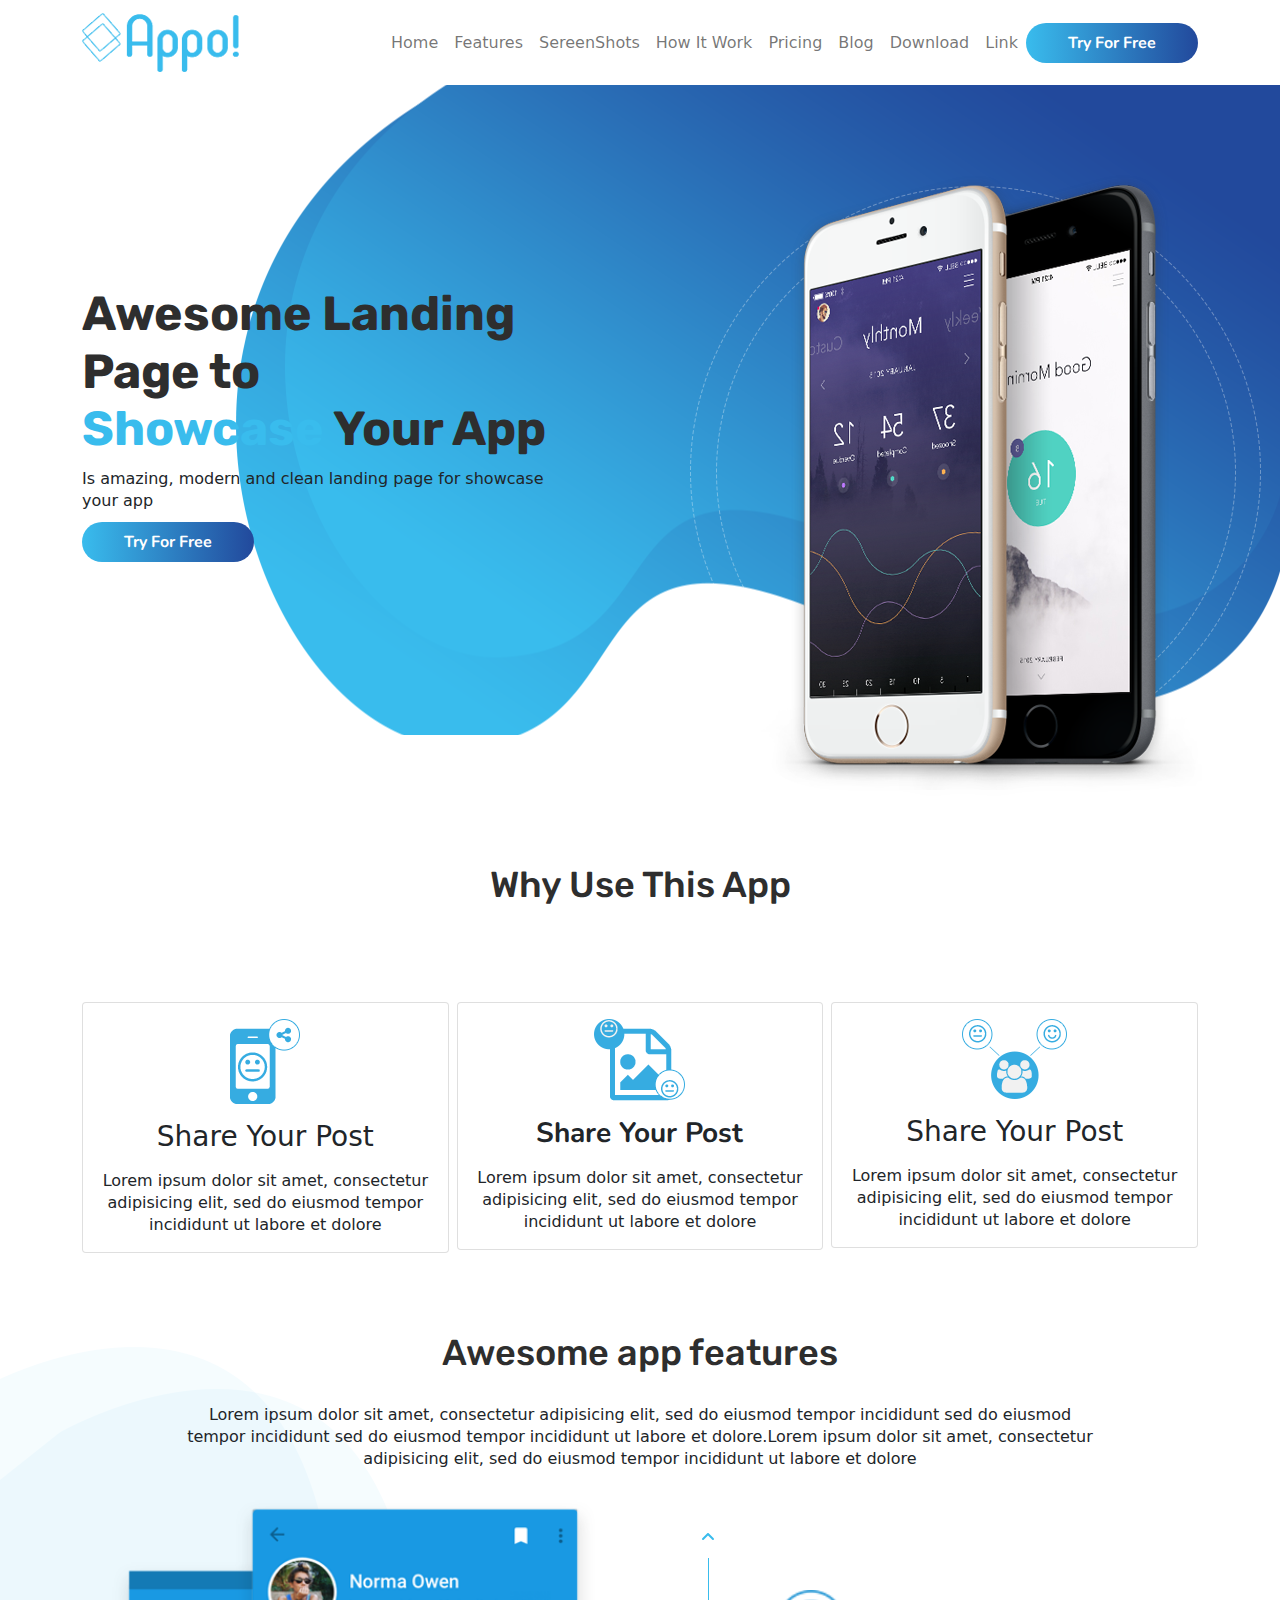
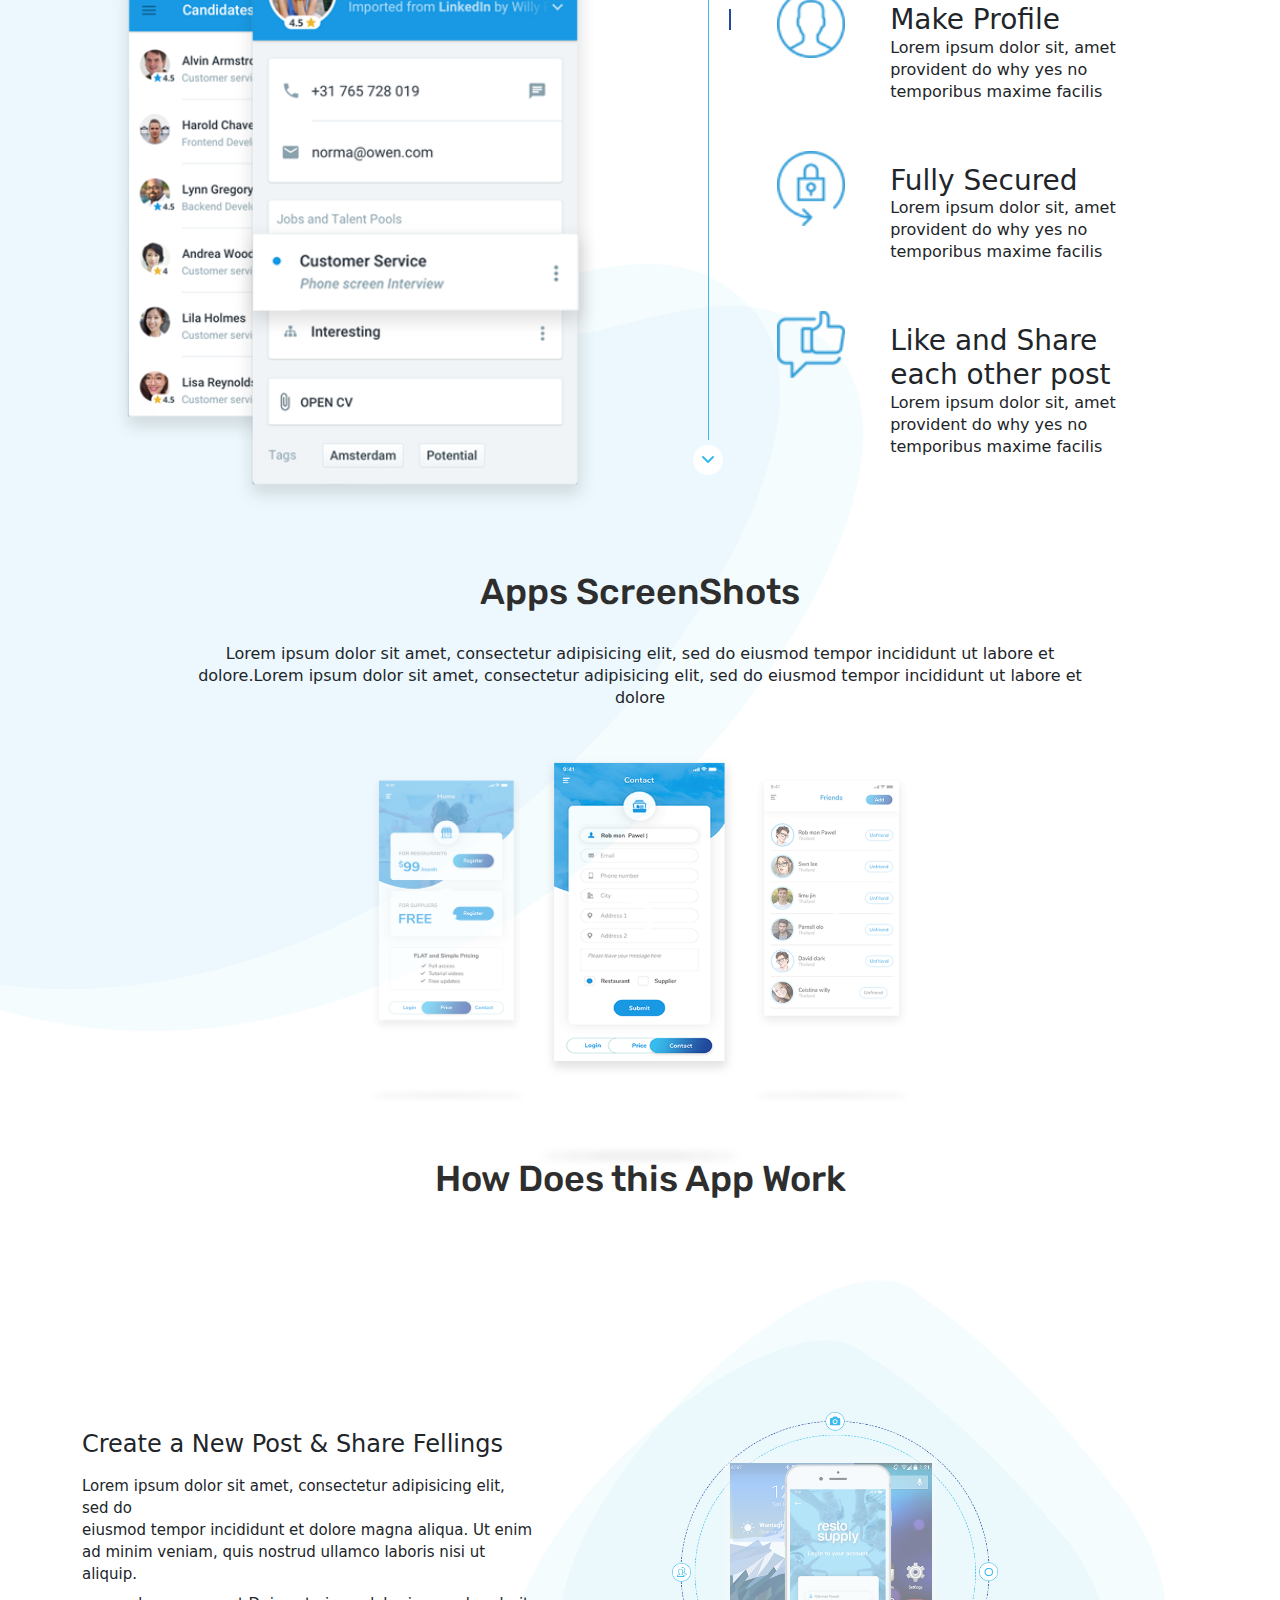
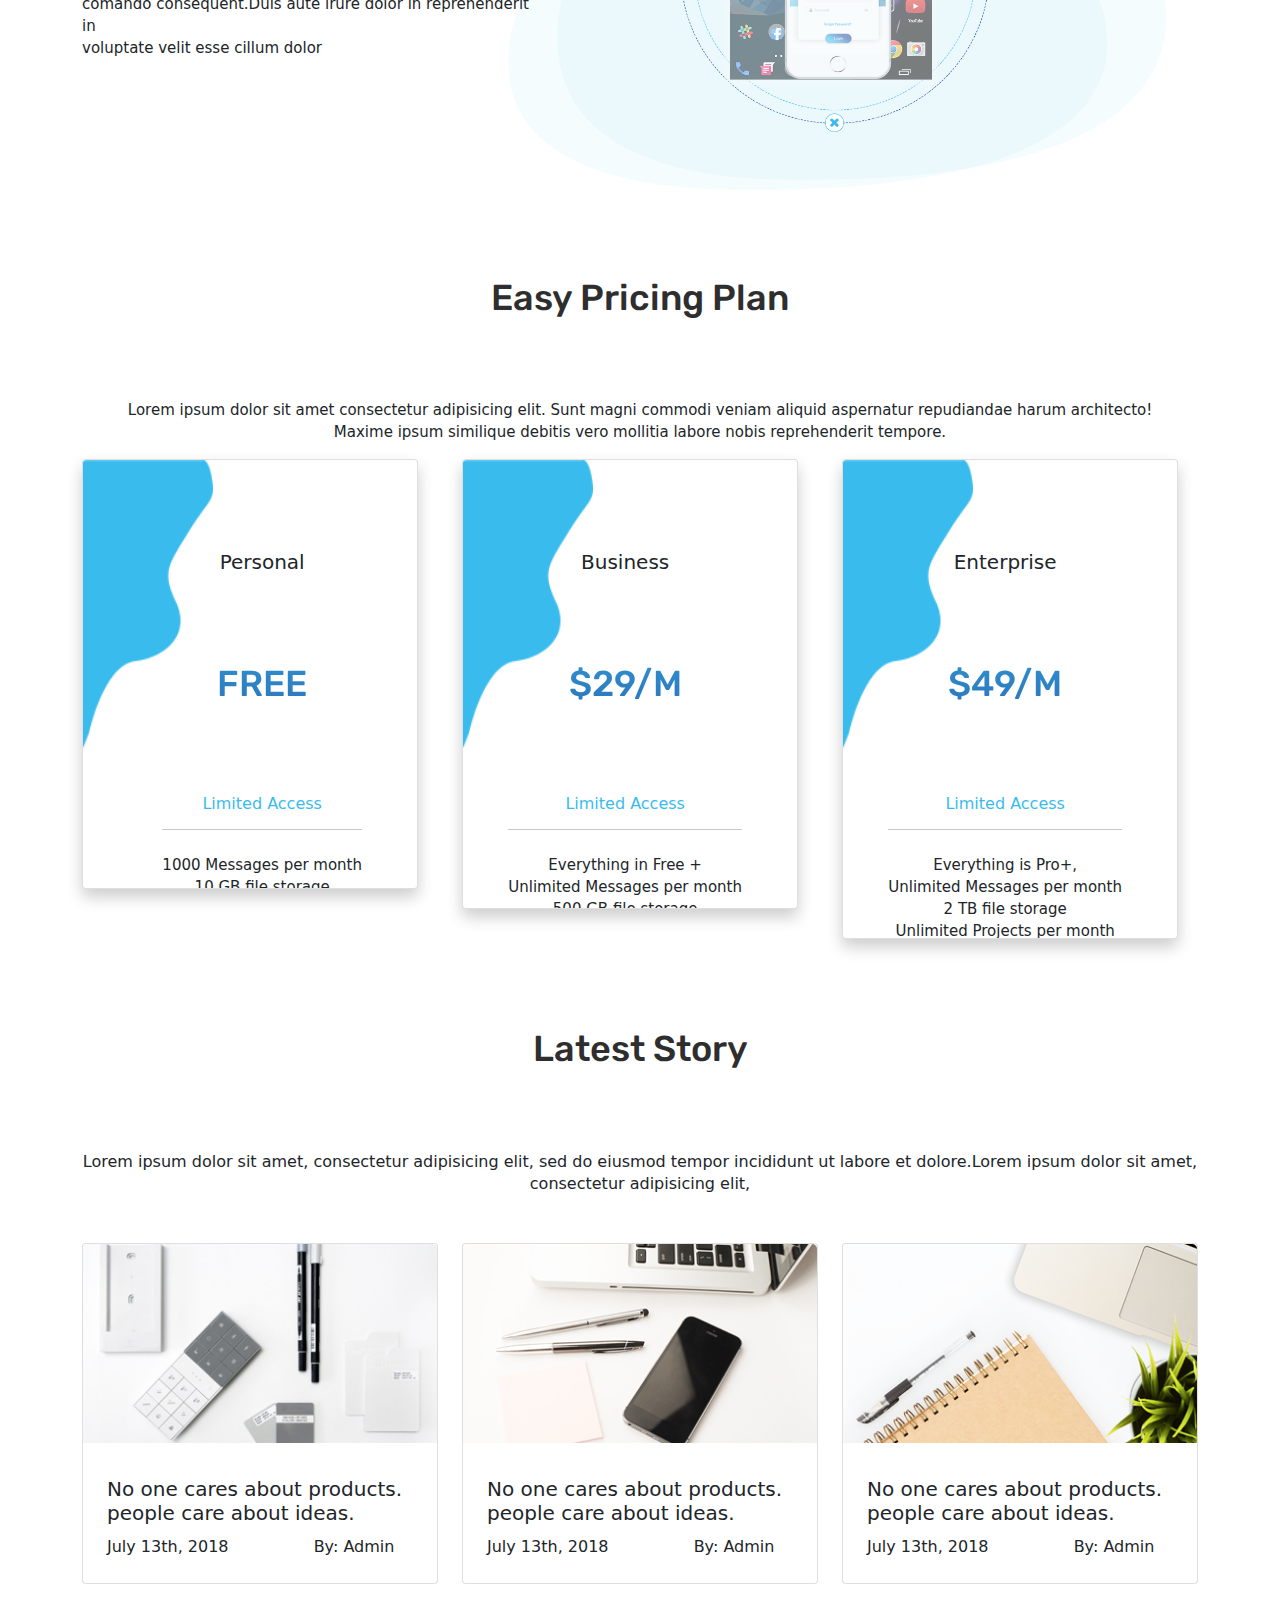
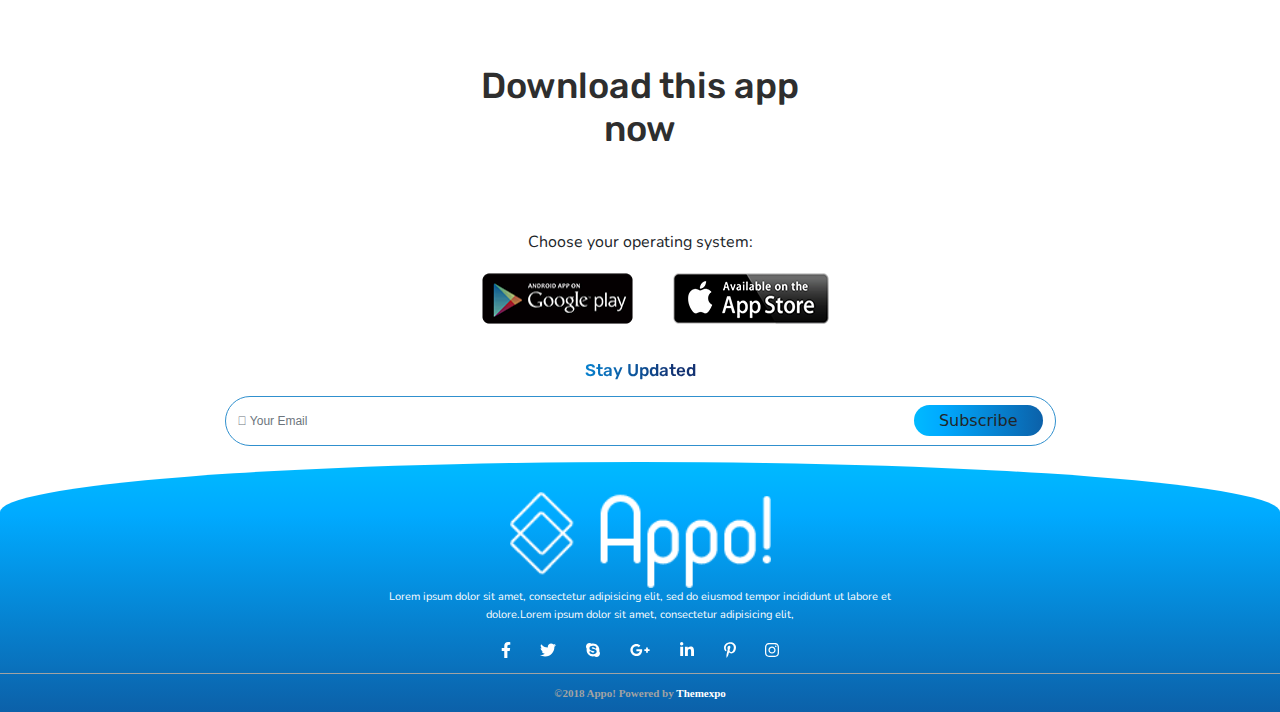
==== commit 2483481a: "page footer is modified and project completed" ====
--- a/index.html
+++ b/index.html
@@ -23,27 +23,32 @@
 	<!-- Meta Description -->
 	<meta name="description" content="160 characters">
 
+	<!--   |---------------------------|
+       |    All Fonts Here      |
+      |---------------------------| -->
+
+	  <link rel="preconnect" href="https://fonts.googleapis.com">
+	  <link rel="preconnect" href="https://fonts.gstatic.com" crossorigin>
+	  <link href="https://fonts.googleapis.com/css2?family=Nunito:wght@400;700&family=Rubik:wght@400;500;700&display=swap" rel="stylesheet">
+  
+
  <!--   |---------------------------|
        |    All Css File Here      |
       |---------------------------| -->
-      <!-- font for this website -->
-      <!-- Nunito font  -->
-     <link rel="preconnect" href="https://fonts.googleapis.com">
-	<link rel="preconnect" href="https://fonts.gstatic.com" crossorigin>
-	<link href="https://fonts.googleapis.com/css2?family=Nunito:wght@400;700&display=swap" rel="stylesheet"> 
-<!-- end of nunito font cdn -->
-	<!-- rubik font -->
-	<link rel="preconnect" href="https://fonts.googleapis.com">
-	<link rel="preconnect" href="https://fonts.gstatic.com" crossorigin>
-	<link href="https://fonts.googleapis.com/css2?family=Rubik:wght@500&display=swap" rel="stylesheet">
-<!-- end of rubik font -->
-	
+	<!-- Slider CDN -->
+	<!-- <link rel="stylesheet" href="https://cdnjs.cloudflare.com/ajax/libs/materialize/1.0.0/css/materialize.min.css" /> -->
   <!-- css for bootstrap -->
 	<link rel="stylesheet" href="./assets/css/bootstrap.min.css">
 	<!-- css for Fontawesome -->
-	<link rel="stylesheet" type="text/css" href="assets/css/all.min.css">
+	<link rel="stylesheet" type="text/css" href="./assets/css/all.min.css">
 	<!-- my css file -->
-	<link rel="stylesheet" type="text/css" href="assets/css/style.css">
+	<link rel="stylesheet" type="text/css" href="./assets/css/style.css">
+	<!-- sslide for slider Oytizo -->
+	<link rel="stylesheet" href="./assets/css/sslide.css">
+	<!-- text -->
+	<link rel="preconnect" href="https://fonts.googleapis.com">
+    <link rel="preconnect" href="https://fonts.gstatic.com" crossorigin>
+    <link href="https://fonts.googleapis.com/css2?family=Nunito:wght@400;700&family=Rubik:wght@400;500;700&display=swap" rel="stylesheet">
 	<!-- responsive css file -->
 	<link rel="stylesheet" href="./assets/css/responsive.css">
 	
@@ -63,87 +68,374 @@
 -->
 
 <!-- Nav Bar section Start -->
+<section>
+	<nav class="navbar navbar-expand-lg navbar-light">
+		<div class="container">
+		  <a class="navbar-brand" href="#"><img src="images/logo.png" alt=""></a>
+		  <button class="navbar-toggler" type="button" data-bs-toggle="collapse" data-bs-target="#navbarSupportedContent" aria-controls="navbarSupportedContent" aria-expanded="false" aria-label="Toggle navigation">
+			<span class="navbar-toggler-icon"></span>
+		  </button>
+		  <div class="collapse navbar-collapse" id="navbarSupportedContent">
+			<ul class="navbar-nav ms-auto">
+			  <li class="nav-item">
+				<a class="nav-link" href="#">Home</a>
+			  </li>
+			  <li class="nav-item">
+				<a class="nav-link" href="#">Features</a>
+			  </li>
+			  <li class="nav-item">
+				<a class="nav-link"href="#">SereenShots</a>
+			  </li>
+			  <li class="nav-item">
+				<a class="nav-link" href="#">How It Work</a>
+			  </li>
+			  <li class="nav-item">
+				<a class="nav-link"  href="#">Pricing</a>
+			  </li>
+			  <li class="nav-item">
+				<a class="nav-link" href="blog-post.html">Blog</a>
+			  </li>
+			  <li class="nav-item">
+				<a class="nav-link" href="#">Download</a>
+			  </li>
+			  <li class="nav-item">
+				<a class="nav-link" href="#">Link</a>
+			  </li>
+			  <li class="nav-item">
+				<a href="#" class="btn-1">Try For Free</a>
+			  </li>
+				 
+			</ul>
+	
+		  </div>
+		</div>
+	</nav>
+</section>
 <!-- Nav Bar section End -->
 
-
-
-
-
-
 <!-- Hero Section Start -->
+<section class="hero">
+	<div class="container">
+		<div class="row">
+			<div class="col-md-6">
+				<div class="content">
+					<h1>Awesome Landing Page to <br> <span style="color: #39bced;" >Showcase</span> Your App</h1>
+					<p class="p-text black-clr">Is amazing, modern and clean landing page for showcase <br> your app</p>
+				</div>
+				<a href="#" class="btn-1">Try For Free</a>
+				</div>
+				<div class="col-md-6 image">
+					
+					<div class="sliderContainer">
+
+						<img class="magicStartLoop" src="images/hero-mobile2.png" class="img-fulid" alt="Hero Image">
+						<img class="hidden" src="images/hero-mobile.png" class="img-fulid" alt="Hero Image">
+
+					  </div>
+				</div>
+		</div>
+	</div>
+
+</section>
 <!-- Hero Section End -->
 
-
-
-
-
-	   
 <!-- Why use this app section Start -->
-<!-- Why use this app section End -->
-
-
-
-
-
-
-<!-- Awesome apps features Start -->
-<!-- Awesome apps features End -->
-
-
-
-
-
-
-
-<!-- Apps screenshots Start -->
-<!-- Apps screenshots End -->
-
-
-
-
-
-
-
-<!-- How does this app work Start -->
-<!-- How does this app work End -->
-
-
-
-
-
-
-
-<!-- Easy Pricing plan Start -->
-<!-- Easy Pricing plan End -->
-
-
-
-
-
-
-
+<section>
+	<div class="container mt-5 mb-5">
+		<h2 class="">Why Use This App</h2>
+		<div class="row mt-2 g-2 app">
+			<div class="col-md-4">
+				<div class="card d-flex justify-content-between p-3">
+					<div class="text-center">
+						 <img src="images/why-icon1.png" class="image-fulid" alt="why-icon-image">
+						 <h3 class="py-3">Share Your Post</h3>
+						 <p class="p-text text-center">Lorem ipsum dolor sit amet, consectetur <br>adipisicing elit, sed do eiusmod tempor <br>incididunt ut labore et dolore</p>
+					 </div>
+				</div>
+			</div>
+			<div class="col-md-4">
+				<div class="card d-flex justify-content-between p-3">
+					<div class="text-center">
+						 <img src="images/why-icon2.png" class="image-fulid" alt="why-icon-image">
+						 <h3 class="title py-3">Share Your Post</h3>
+						 <p class="p-text text-center">Lorem ipsum dolor sit amet, consectetur <br>adipisicing elit, sed do eiusmod tempor <br>incididunt ut labore et dolore</p>
+					 </div>
+				</div>
+			</div>
+			<div class="col-md-4">
+				<div class="card d-flex justify-content-between p-3">
+					<div class="text-center">
+						 <img src="images/why-icon3.png" class="image-fulid" alt="why-icon-image">
+						 <h3 class="py-3">Share Your Post</h3>
+						 <p class="p-text text-center">Lorem ipsum dolor sit amet, consectetur <br>adipisicing elit, sed do eiusmod tempor <br>incididunt ut labore et dolore</p>
+					 </div>
+				</div>
+			</div>
+		</div>
+	</div>
+</section>
+<!-- Why use this app section End Zubair-->
+
+
+
+<!-- Awesome apps features Start Oytizo -->
+<section class="container-back">
+	<div class="container">
+		<div>
+			<div class="row">
+				<div class="col-md-12 col-sm-12 col-lg-12 text-center">
+					<div class="awesome">
+						<h2>Awesome app features</h2>
+						<p class="p-text">Lorem ipsum dolor sit amet, consectetur adipisicing elit, sed do eiusmod tempor
+							incididunt sed do eiusmod tempor incididunt sed do eiusmod tempor incididunt ut labore
+							et dolore.Lorem ipsum dolor sit amet, consectetur adipisicing elit, sed do eiusmod
+							tempor incididunt ut labore et dolore </p>
+					</div>
+				</div>
+			</div>
+			<div class="row">
+				<div class="col-md-6 col-lg-6 col-sm-6">
+					<div class="img">
+						<img src="images/awesome-app.png" alt="photo">
+					</div>
+				</div>
+				<div class="col-md-6 col-lg-6 col-sm-6 p-5">
+					<button class="angle" id="up"><i class="fa fa-angle-up"></i></button>
+					<div class="vertical-row">
+						<div class="vertical-row-profile">
+							<vr class="vertical-row-in1" id="first">
+						</div>
+						<div class="profile-logo">
+							<img src="images/app-user-icon-1.png" alt="">
+						</div>
+						<div class="make-profile">
+							<h3>Make Profile</h3>
+							<p>Lorem ipsum dolor sit, amet provident do why yes no temporibus maxime facilis</p>
+						</div>
+					</div>
+					<div class="vertical-row">
+						<div class="vertical-row-profile">
+							<vr class="vertical-row-in2" id="second">
+						</div>
+						<div class="profile-logo">
+							<img src="images/app-user-icon-2.png" alt="">
+						</div>
+						<div class="make-profile">
+							<h3>Fully Secured</h3>
+							<p>Lorem ipsum dolor sit, amet provident do why yes no temporibus maxime facilis</p>
+						</div>
+					</div>
+					<div class="vertical-row">
+						<div class="vertical-row-profile">
+							<vr class="vertical-row-in3" id="third">
+						</div>
+						<div class="profile-logo">
+							<img src="images/app-user-icon-3.png" alt="">
+						</div>
+						<div class="make-profile">
+							<h3>Like and Share each other post</h3>
+							<p>Lorem ipsum dolor sit, amet provident do why yes no temporibus maxime facilis</p>
+						</div>
+					</div>
+					<button class="angle" id="down"><i class="fa fa-angle-down"></i></button>
+
+				</div>
+			</div>
+			<div class="row">
+				<div class="col-md-12 col-sm-12 col-lg-12 text-center">
+					<div class="awesome">
+						<h2>Apps ScreenShots</h2>
+						<p class="mb-5">Lorem ipsum dolor sit amet, consectetur adipisicing elit, sed do eiusmod tempor
+							incididunt ut labore et dolore.Lorem ipsum dolor sit amet, consectetur adipisicing elit,
+							sed do eiusmod tempor incididunt ut labore et dolore </p>
+					</div>
+				</div>
+			</div>
+			<!-- Apps screenshots Start -->
+			<div class="card-carousel">
+
+				<div class="my-card my-card1"></div>
+				<div class="my-card my-card2"></div>
+				<div class="my-card my-card3"></div>
+				<div class="my-card my-card4"></div>
+				<div class="my-card my-card5"></div>
+				
+			  </div>
+			<!-- Apps screenshots End -->
+		</div>
+</section>
+<!-- Awesome apps features Start Oytizo-->
+
+<!-- How does this app work Start Omar -->
+<section>
+	<div class="container">
+	   <div class="awork">
+	   <div class="row">
+		   <div class="col-md-12 ">
+			   <div class="text-center">
+				   <h2>How Does this App Work</h2>
+			   </div>
+		   </div>
+	   </div>
+	   <div class="row">
+		   <div class="col-md-5 ">
+			   <div class="write ">
+				   <h4 class="abc">Create a New Post & Share Fellings</h4>
+				   <p class=" text-align-justify p-text mt-3">Lorem ipsum dolor sit amet, consectetur adipisicing elit, sed do <br>eiusmod tempor incididunt et dolore magna aliqua. Ut enim <br>ad minim veniam, quis nostrud ullamco laboris nisi ut<br> aliquip.</p>
+				   <p class="py-2">comando consequent.Duis aute irure dolor in reprehenderit in<br>voluptate velit esse cillum dolor</p>
+			   </div>
+		   </div>
+		   <div class="bg col-md-7 ">
+			   <div class="root">
+				   <div class="bg1">
+					   <img src="images/app-video-bg1.svg">
+				   </div>
+				   <div class="bg2">
+					   <img src="images/app-video-bg2.svg">
+				   </div>
+				   <div class="right">
+					   <img src="images/app-video.png">
+				   </div>
+
+			   </div>
+
+		   </div>
+	   </div>
+	   </div>
+   </div>
+</section>
+<!-- How does this app work End Omar -->
+
+<!-- Easy pricing plan Start Omar -->
+<section>
+	<div class="container">
+		<div class="row">
+			<div class="col-md-12 ptxt text-center py-3">
+				<h2>Easy Pricing Plan</h2>
+				<p class="">Lorem ipsum dolor sit amet consectetur adipisicing elit. Sunt magni commodi veniam aliquid aspernatur repudiandae harum architecto!<br> Maxime ipsum similique debitis vero mollitia labore nobis reprehenderit tempore.</p>
+			</div>
+		</div>
+		<div class="row">
+			<div class="col-md-4 ">
+				<div class="cd card" style="width: 21rem;">
+					<img src="images/pricing-bg.png" class="card-img-top" alt="...">
+					<div class="cbody card-body">
+						<div class="txt text-center pb-5">
+							<h5 class="card-title">Personal</h5>
+							<h2 class="card-title">FREE</h2>
+							<h6 class="access">Limited Access</h6>
+							<hr class="hr">
+							<p class="card-text py-2">1000 Messages per month<br>10 GB file storage<br> 50 Projects per month<br> Support
+							</p>
+							<button class="btn btn-primary btn-grad">Get Started</button>
+						</div>
+					</div>
+				</div>
+			</div>
+
+			<div class="col-md-4 ">
+				<div class="cd1 card" style="width: 21rem;">
+					<img src="images/pricing-bg.png" class="card-img-top" alt="...">
+					<div class="cbody card-body">
+						<div class="txt text-center  pb-5">
+							<h5 class="card-title">Business</h5>
+							<h2 class="card-title">$29/M</h2>
+							<h6 class="access">Limited Access</h6>
+							<hr class="hr">
+							<p class="card-text py-2">Everything in Free +<br> Unlimited Messages per month<br> 500 GB file storage<br> 300 Projects per month<br> Phone & Mail Support</p>
+							<button class="btn btn-primary btn-grad1">Get Started</button>
+						</div>
+					</div>
+				</div>
+
+			</div>
+
+			<div class="col-md-4 pb-2">
+				<div class="cd2 card" style="width: 21rem;">
+					<img src="images/pricing-bg.png" class="card-img-top" alt="...">
+					<div class="cbody card-body">
+						<div class="txt text-center pb-5">
+							<h5 class="card-title">Enterprise</h5>
+							<h2 class="card-title">$49/M</h2>
+							<h6 class="access">Limited Access</h6>
+							<hr class="hr">
+							<p class="card-text py-2">Everything is Pro+,<br> Unlimited Messages per month<br> 2 TB file storage<br> Unlimited Projects per month<br> 5 Email Accounts<br> Premium support</p>
+							<button class="btn btn-primary btn-grad">Get Started</button>
+						</div>
+					</div>
+				</div>
+
+			</div>
+
+		</div>
+	</div>
+	</div>
+</section>
+<!-- Easy pricing plan End Omar -->
 
 <!-- Latest story Start -->
+<section>
+	<div class="container">
+		<h2 class="">Latest Story</h2>
+		<p class="p-text text-center mb-5">Lorem ipsum dolor sit amet, consectetur adipisicing elit, sed do eiusmod tempor incididunt ut labore et dolore.Lorem ipsum dolor sit amet, <br> consectetur adipisicing elit,</p>
+		<div class="row story">
+			<div class="col-md-4 ">
+				<div class="card">
+					<img src="images/blog1.png" class="img-fulid w-100">
+					<div class="card-body">
+						<div class="content p-2">
+							<h4 class="story-title">No one cares about products. <br>
+							people care about ideas.</h4>
+							<span>July 13th, 2018</span>
+							<span style="padding-left: 80px;;">By: Admin</span>
+						</div>
+					</div>
+				</div>
+			</div>
+			<div class="col-md-4">
+				<div class="card">
+					<img src="images/blog2.png" class="img-fulid w-100">
+					<div class="card-body">
+						<div class="content p-2">
+							<h4 class="story-title" >No one cares about products. <br>
+							people care about ideas.</h4>
+							<span>July 13th, 2018</span>
+							<span style="padding-left: 80px;;">By: Admin</span>
+						</div>
+					</div>					
+				</div>
+			</div>
+			<div class="col-md-4">
+				<div class="card">
+					<img src="images/blog3.png" class="img-fulid w-100">
+					<div class="card-body">
+						<div class="content p-2">
+							<h4 class="story-title" >No one cares about products. <br>
+							people care about ideas.</h4>
+							<span>July 13th, 2018</span>
+							<span style="padding-left: 80px;;">By: Admin</span>
+						</div>
+					</div>
+				</div>
+			</div>
+
+		</div>
+	</div>
+</section>
 <!-- Latest story End -->
 
 
-
-
-
-
-
 <!-- Footer Section Start -->
-
 <footer>
 	<div class="section">
 		<div class="downapp">
 			<div class="container">
 				<div class="row justify-content-center">
 					<div class="col-md-4 ">
-						<h5>
+						<h2>
 							Download this app now
-						</h5>
-						<p>Choose your operating system:</p>
+						</h2>
+						<p class="p-text text-center">Choose your operating system:</p>
 						<div class="d-flex justify-content-between">
 							<img src="images/download-logo1.png" alt="#">
 							<img src="images/download-logo2.png" alt="#">
@@ -154,7 +446,7 @@
 					</div>
 					<div class="col-md-9 col-sm-12 vlog-down">
 			  <div class="input-group mb-3">
-			  <input type="text" class="form-control position-relative fontAwesome" placeholder="&#xf0e0;   Your Email" aria-label="Recipient's username" aria-describedby="button-addon2"/>
+			  <input type="text" class="form-control position-relative fontAwesome" placeholder="&#xf0e0; Your Email" aria-label="Recipient's username" aria-describedby="button-addon2"/>
 			  <button class="btn position-absolute top-50 end-0 translate-middle-y" type="button" id="button-addon2"><span>Subscribe</span></button>
 		       </div>
 		     </div>
@@ -180,13 +472,13 @@
 		<div class="row d-flex justify-content-center">
 			<div class="social col-md-3">
 				<ul class=" d-flex justify-content-between p-0">
-					<li><a href="#"><i class="fa-brands fa-facebook-f"></i></a></li>
-					<li><a href="#"><i class="fa-brands fa-twitter"></i></a></li>
-					<li><a href="#"><i class="fa-brands fa-skype"></i></a></li>
-					<li><a href="#"><i class="fa-brands fa-google-plus-g"></i></a></li>
-					<li><a href="#"><i class="fa-brands fa-linkedin-in"></i></a></li>
-					<li><a href="#"><i class="fa-brands fa-pinterest-p"></i></a></li>
-					<li><a href="#"><i class="fa-brands fa-instagram"></i></a></li>
+					<li><a href="#"><i class="fab fa-facebook-f"></i></a></li>
+					<li><a href="#"><i class="fab fa-twitter"></i></a></li>
+					<li><a href="#"><i class="fab fa-skype"></i></a></li>
+					<li><a href="#"><i class="fab fa-google-plus-g"></i></a></li>
+					<li><a href="#"><i class="fab fa-linkedin-in"></i></a></li>
+					<li><a href="#"><i class="fab fa-pinterest-p"></i></a></li>
+					<li><a href="#"><i class="fab fa-instagram"></i></a></li>
 
 				</ul>
 			</div>
@@ -198,36 +490,21 @@
 	</div>
 
 </footer>
-
-
-
-
 <!-- Footer Section End -->
-
-
-
-
-
-
-
-
-
-
 
 	<!--|---------------------------|
        |    All Js File Here       |
       |---------------------------| -->
 	<!-- jQuery 3.5.1 Verson File -->
 	<script src="./assets/js/jquery-3.5.1.js"></script>
+	<script src="https://code.jquery.com/jquery-3.3.1.min.js" integrity="sha384-tsQFqpEReu7ZLhBV2VZlAu7zcOV+rXbYlF2cqB8txI/8aZajjp4Bqd+V6D5IgvKT" crossorigin="anonymous"></script> 
 	<!-- js for popper -->
 	<script src="./assets/js/popper.js"></script>
 	<!-- js fo bootstrap -->
 	<script src="./assets/js/bootstrap.min.js"></script>
 	<!-- js for fontawesome -->
-	<script src="assets/js/all.min.js"></script>
+	<script src="./assets/js/all.min.js"></script>
 	<!-- External js  -->
 	<script src="./assets/js/app.js"></script>
-
-
 </body>
 </html>--- a/assets/css/style.css
+++ b/assets/css/style.css
@@ -29,6 +29,9 @@
 	box-sizing: border-box;
 	list-style: none;
 	text-decoration: none;
+}
+body{
+	scroll-behavior: smooth;
 }
 
 h1, 
@@ -43,78 +46,350 @@
 	margin: 0;
 }
 p{
-	/* color: #848789; */
-	line-height: 30px;
-}
-
-body{
-	scroll-behavior: smooth;
-}
-
-/* Nav Bar section Start */
-/* Nav Bar section End */
-
-
-
-
-
-
-/* Hero section Start */
-/* Hero section End */
-
-
-
-
-
-
-/* Why use this app section Start */
-/* Why use this app section End */
-
-
-
-
-
-
-/* Awesome apps features Start */
-/* Awesome apps features End */
-
-
-
-
-
-
-/* Apps screenshots Start */
-/* Apps screenshots End */
-
-
-
-
-
-
-
-/* How does this app work Start */
-/* How does this app work End */
-
-
-
-
-
-
-
-/* Easy Pricing plan Start */
-/* Easy Pricing plan End */
-
-
-
-
-
-
-/* Latest story Start */
-/* Latest story End */
-
-
-
-/* Footer section Start */
+	line-height: 22px;
+}
+
+/* root variables */
+:root{
+	--first-color: #fff;
+	--second-color: #393939;
+	--sky-blue: #39bced;
+	--royal-blue: #22499c;
+	--black-color: #2e2e2e;
+	--text-color: #aaaaaa;
+}
+/* common class */
+h1{
+	font-size: 48px;
+	color: var(--black-color);
+	font-family: 'Rubik', sans-serif;
+	font-weight: 700;
+}
+h2{
+	font-family: 'Rubik', sans-serif;
+	font-weight:500;
+	font-size: 36px;
+	color: var(--black-color);
+	text-align: center;
+	padding: 80px 0px;
+}
+/* h3{
+	font-family: 'Rubik', sans-serif;
+	font-size: 40px;
+} */
+.p-text{
+	line-height: 22px;
+    font-size: 16px;
+    font-weight: 400;
+}
+.btn-1{
+	display: inline-block;
+	padding: 8px 42px;
+	font-size: 16px;
+	text-align: center;
+	text-decoration: none;
+	border-radius: 50px;
+	background-image:linear-gradient(to right,var(--sky-blue) , var(--royal-blue));
+	color: var(--first-color);
+	border: 0;
+	font-family: 'Nunito', sans-serif;
+	font-weight: bold;
+}
+.title{
+	font-family: 'Nunito', sans-serif;
+	font-weight: bold;
+	font-family: 20px;
+}
+/*====Nav Bar section Start Zubair===*/
+.navbar .nav-link{
+	color: var(--text-color);
+
+}
+.navbar .nav-link:hover{
+	color: var(--sky-blue) !important;
+
+}
+.navbar-light .navbar-toggler {
+    /* color: rgba(0,0,0,.55); */
+    /* border-color: rgba(0, 0, 0,0.1 ); */
+	color: var(--sky-blue) !important;
+	border-color: var(--sky-blue);
+}
+/*==== Nav Bar section End ===*/
+/*===Hero section Start ====*/
+.hero{
+	background-image: url(../../images/hero1.png);
+	height: 650px;
+	background-repeat: no-repeat;
+	background-position: right;
+	background-size: auto;
+
+}
+.hero .content{
+	margin-top: 200px;
+}
+.hero .content p{
+	padding: 10px 0px;
+}
+.hero .image img{
+	margin-top: 90px;
+	margin-left: 100px;
+}
+.hidden{
+	display: none
+  }
+  .sliderContainer{
+	display: flex;
+	justify-content: center
+  }
+  .sliderContainer>div{
+	width: 250px;
+	height: 100px;
+	background-color: #333;
+	color: var(--first-color);
+	font-size: 25px;
+	text-transform: capitalize
+  }
+  .magicStartLoop{
+	display: flex;
+	justify-content: center;
+	align-items: center;
+	opacity: 1;
+	animation: op 200ms linear
+  }
+  @keyframes op{
+	0%{
+	  opacity: 0
+	}
+	100%{
+	  opacity: 1
+	}
+  }
+/*====Hero section End zubair===*/
+/* why use this app Start Zubair */
+.card:hover {
+    box-shadow: 5px 5px 5px rgba(0, 0, 0, .2)
+}
+/* why use this app End Zubair */
+
+/* Awesome app feature Start Oytizo */
+.container-back{
+	background-image: url("../../images/back.png"); 
+	background-repeat: no-repeat;
+	background-size: auto;
+	background-position: left;
+	height:auto;
+}
+.awesome h2{
+   padding: 30px;
+   text-align: center;
+}
+.awesome p{
+   padding: 0 100px;
+   text-align: center;
+}
+.img img{
+   width: 100%;
+   padding: 30px;
+}
+.angle {
+	color:  var(--sky-blue);
+	background: var(--first-color);
+	margin: 5px;
+	border: 0;
+	width: 30px;
+	height: 30px;
+	border-radius: 50%;
+	text-align: center;
+	padding: 0px 2px;
+}
+.angle:hover{
+   color: var(--first-color);
+   background: var(--sky-blue);
+}
+.vertical-row{
+   margin-left: 20px;
+   border-left: 1px solid var(--sky-blue);
+   height: 28%;
+   position: relative;
+}
+.profile-logo img{
+   width: 15%;
+   position:absolute;
+   top: 20%;
+   left: 15%;
+}
+.vertical-row-profile{
+   position: absolute;
+   margin-top: 50px;
+}
+.vertical-row-in1{
+   border: 1px solid var(--royal-blue);
+   margin-left: 20px;
+}
+.vertical-row-in2{
+   border: 1px solid var(--royal-blue);
+   margin-left: 20px;
+   display: none;   
+}
+.vertical-row-in3{
+   border: 1px solid var(--royal-blue);
+   margin-left: 20px;
+   display: none;
+  
+}
+.make-profile{
+position: absolute;
+right: 0;
+left: 40%;
+margin-top: 45px;
+}
+/* Awesome app feature End Oytizo */
+
+/* Apps ScreeShot Start Oytizo */
+.carousel {
+	position: relative;
+	height: 600px;
+	margin-top: 150px;
+	perspective: 1500px;
+  }
+  .carousel .carousel-item {
+	width: 250px;
+  }
+  .carousel .carousel-item img {
+	height: 300px;
+	max-width: 170px;
+	transform: translateX(1px) translateY(-90px);
+  }
+  .mobile {
+	width: 257px;
+	height: 349px;
+	position: absolute;
+	top: 40%;
+	left: 49%;
+	transform: translate(-50%, -50%);
+	z-index: 1000,
+  } 
+/* Apps ScreeShot End Oytizo */
+
+/* How does this app Start Omar */
+/* .awork{
+	margin-top: -100px;
+
+} */
+.write {
+	padding-top:20px;
+}
+.abc {
+	margin-top: 130px;
+}
+.write p {
+	font-size: 15px;
+}
+.bg1 img {
+	height: 500px;
+	width: 610px;
+	position: relative;
+	overflow: hidden;
+	display: block;
+	z-index: -1;
+}
+.bg2 img {
+	height: 450px;
+	width: 600px;
+	position: absolute;
+	display: block;
+	top: 60px;
+	right: 90px;
+}
+.root {
+	position: relative;
+}
+.right img {
+	height: 320px;
+	width: 326px;
+	position: absolute;
+	top: 132px;
+	right: 200px;
+	display: block;
+	z-index: 1;
+}
+/* How does this app End Omar */
+
+/* Easy pricing Start Omar */
+.cd {
+	position: relative;
+	overflow: hidden;
+	width: 100%;
+	height: 430px;
+	box-shadow: 0 8px 16px 0 rgba(0, 0, 0, 0.2);
+}
+.cd1 {
+	position: relative;
+	overflow: hidden;
+	width: 100%;
+	height: 450px;
+	box-shadow: 0 8px 16px 0 rgba(0, 0, 0, 0.2);
+}
+.cd2 {
+	position: relative;
+	overflow: hidden;
+	width: 100%;
+	height: 480px;
+	box-shadow: 0 8px 16px 0 rgba(0, 0, 0, 0.2);
+}
+.cd img {
+	height: 288px;
+	width: 130px;
+}
+.cd1 img {
+	height: 288px;
+	width: 130px;
+}
+.cd2 img {
+	height: 288px;
+	width: 130px;
+}
+.txt {
+	position: absolute;
+	top: 90px;
+	right: 55px;
+}
+.txt p {
+	font-size: 15px;
+}
+.ptxt p {
+	font-size: 15px;
+	text-align: center;
+}
+.cbody h2 {
+	background: -webkit-linear-gradient(var(--sky-blue), var(--royal-blue));
+	background-clip: text;
+	-webkit-text-fill-color: transparent;
+}
+.access {
+	color: var(--sky-blue);
+}
+.btn-grad {
+	background-image: linear-gradient(to right, var(--sky-blue) 0%, #3090ce 51%, var(--royal-blue) 100%);
+	border-radius: 50px;
+}
+.btn-grad1 {
+	background-color: var(--sky-blue);
+	border-radius: 50px;
+}
+/* Easy pricing End Omar */
+
+/* Latest story Start sanowar */
+.story-title{
+	font-size:20px;
+	font-weight: 500;
+	padding: 10px 0px;
+}
+/* Latest story End sanowar*/
+
+/* Footer Start Zilani */
+
 footer{
 	margin: 0;
 	width: 100vw;
@@ -185,9 +460,6 @@
 .with-bg .social{
 	padding: 15px 3px 10px 3px;
 }
-footer ul li{
-
-}
 footer ul li a{
 	color: white;
 }
@@ -211,9 +483,7 @@
 	padding: 50px 20px 5px 20px;
 	background: #F9F9FA;
 }
-.vlog-up{
-	
-}
+
 .vlog-up h3{
 	font-family: 'Rubik', sans-serif;
 	padding: 10px 0;
@@ -239,62 +509,285 @@
 #button-addon2{
 	z-index:9;
 }
-/* Footer section End */
-
+
+/* Footer End Zilani */
 
 
 /* ===========Blog Page Details========= */
 
-/* banner -- Read from our blogs Start */
+/* banner -- Read from our blogs Start Sanowar */
+.bolg-details{
+	background-image: url(../../images/blogd.png);
+	background-position: center;
+	background-repeat: no-repeat;
+	background-size: cover;
+	height: 450px;
+	display: flex;
+	justify-content: center;
+	align-items: center;
+}
+.bolg-details .shihab{
+	display: flex;
+	justify-content: center;
+	padding-top: 50px;
+}
+.bolg-details h3{
+	font-size: 48px;
+	font-weight: 700;
+
+}
+.bolg-details .icon{
+	color: var(--sky-blue);
+	margin: 2px 12px 0px 15px;
+}
 /* banner -- Read from our blogs End */
-
-
-
-
-
-
-
-/* Blog Posts Section Start */
-/* Blog Posts Section End */
-
-
-
-
 
 /* Footer section Start */
 /* Footer section End */
 
-
-
-
-/* =============Blog Post=============== */
-
 /* Our Blog Details Start */
+        
+/*--------------------------------
+	 Blog Post Start Sadia Haque
+--------------------------------*/
+.blog-post{
+	font-family: 'Nunito', sans-serif !important;
+}
+.heading-color{
+	color: #393939 !important;
+	font-weight: bold;
+}
+.blog-post .card .card-title,
+.right-sidebar h4{
+	font-size: 22px;
+}
+.blog-post .card .paragraph{
+	color: #484848;
+	font-size: 15px;
+	line-height: 24px;
+}
+.blog-post .card .mybtn{
+	background-image: linear-gradient(to right, #00baff 0%, #0af 21%, #133272 100%);
+	border-radius: 50px;
+	padding: 6px 35px;
+	transition-delay: 1s;
+	font-size: 15px;
+}
+.blog-post .mybtn:hover{
+	background-image: linear-gradient(to left, #00baff 0%, #0af 21%, #133272 100%);
+}
+/*pagination*/
+.page-item .page-link{
+	border-radius: 50px !important;
+	padding: 5px 12px;
+	font-size: 17px;
+	text-align: center;
+	height: 35px;
+	width: 35px;
+}
+.page-item:first-child .page-link{
+	margin-right: 30px;
+}
+.page-item:first-child .page-link:hover{
+	background: #39bced;
+	border: 1px solid #39bced;
+	color: white;
+}
+.page-item:first-child .page-link,
+.page-item .link{
+	border: 1px solid #e1e0e0;
+	color: #39bced;
+}
+.page-item:last-child .page-link{
+	background: #39bced;
+	border: 1px solid #39bced;
+	margin-left: 15px;
+}
+.page-item .link{
+	color: #484848;
+	position: relative;
+	margin: 0 17px;
+}
+.page-link.link::before {
+  content: '';
+  display: block;
+	clear: both;
+	border: 1px solid #e1e0e0;
+	width: 17px;
+	transform: rotate(0deg);
+	position: absolute;
+	top: 49%;
+	left: -50%;
+}
+.page-item:nth-child(5) .page-link::after{
+	content: '';
+  display: block;
+	clear: both;
+	border: 1px solid #e1e0e0;
+	width: 17px;
+	transform: rotate(0deg);
+	position: absolute;
+	top: 49%;
+	right: -50%;
+}
+/*right-sidebar*/
+.right-sidebar input::placeholder,
+.right-sidebar .input-group span{
+	color: #dcdce0 !important;
+	font-size: 15px;
+}
+.right-sidebar .input-group span{
+	position: relative;
+}
+.right-sidebar .input-group span::before{
+	content: '';
+	display: block;
+	clear: both;
+	border: 1px solid #dddde09c;
+	position: absolute;
+	top: 20%;
+	left: -2%;
+	height: 23px;
+	width: 1px;
+}
+.tags a{
+	text-decoration: none;
+	padding: 5px 22px;
+	margin: 4px 3px;
+	display: inline-block;
+	border-radius: 5px;
+	border: 1px solid #dddde09c;
+	color: #484848;
+	font-size: 14px;
+}
+.tags .active,
+.tags a:hover,
+.tags a:hover .svg-inline--fa{
+	background: #36ace1;
+	color: white !important;
+	border: 1px solid #36ace1;
+}
+.tags .svg-inline--fa{
+	font-size: 16px !important;
+}
+.right-sidebar .recent-post .card-title{
+	font-size: 18px;
+	line-height: 23px;
+}
+.right-sidebar .recent-post .card-text,
+.mytext{	
+	color: #969898 !important;
+	font-size: 16px !important;
+}
+.right-sidebar hr{
+	margin: 0 0 !important;
+	width: 28px;
+}
+.right-sidebar .categories hr{
+	margin: 7px 0 !important;
+}
+/*blog-details page */
+.rob-man{
+  padding: 0 18px;
+  margin: 14px 0;
+  position: relative;
+}
+.rob-man::after {
+  content: '';
+  display: block;
+  clear: both;
+  border-bottom: 1px solid #3CBCED;
+  border-right: 1px solid #3CBCED;
+  height: 23px;
+  width: 100%;
+  border-left: 1px solid #3CBCED;
+  position: absolute;
+  bottom: 0;
+  left: -3px;
+}
+.rob-man::before {
+  content: '';
+	display: block;
+	clear: both;
+	border-top: 1px solid #3CBCED;
+	border-right: 1px solid #3CBCED;
+	height: 23px;
+	width: 100%;
+	border-left: 1px solid #3CBCED;
+	position: absolute;
+	top: 0;
+	left: -3px;
+}
+.rob-man h6{
+	font-size: 14px;
+	font-weight: 600;
+	color: #484848;
+}
+.share h6{
+	font-size: 18px;
+}
+.share .envelop{
+	color: #bbbbbb;
+}
+/*--------------------------------
+		Blog Post End Sadia Haque
+--------------------------------*/
 /* Our Blog Details End */
 
-
-
-
-
-
-/* blog single post start */
-/* blog single post end */
-
-
-
-
-
-/* Related Post + Comments start */
-/* Related Post + Comments end */
-
-
-
-
-
-
+/* Related Post + Comments start Asif */
+.related .carousel{
+	width: 830px;
+	height: auto;
+	padding: 10px 0;
+	/* background: gray; */
+}
+.related .carousel-bet{
+	width: 100%;
+	display: flex;
+	justify-content: space-between;
+}
+.carousel .carousel-item img{
+	transform: translate(0);
+	min-width: 400px;
+	width: 100%;
+	height: 200px;
+}
+.inner-span{
+	display: flex;
+	justify-content: space-between;
+	width: 250px;
+}
+.carousel-control-prev,
+.carousel-control-next{
+	background: var(--sky-blue);
+	position: absolute;
+	top: 100%;
+	bottom: -30px;
+	width: 40px;
+	height: 40px;
+	border-radius: 50%;
+}
+.carousel-control-prev{
+	left: 42%;
+}
+.carousel-control-next{
+	right: 42%;
+}
+.comment{
+	width: 800px;
+	height: auto;
+	padding: 10px 0;
+}
+.comment .row .span{
+	width: 100px;
+	height: 100px;
+	border-radius: 50%;
+	background: #d7d7d7;
+}
+.comment small{
+	color: var(--sky-blue);
+}
+/* Related Post + Comments end Asif*/
 
 /* Footer section Start */
 /* Footer section End */
-
-
-
--- a/assets/css/sslide.css
+++ b/assets/css/sslide.css
@@ -0,0 +1,243 @@
+.card-carousel {
+  display: flex;
+  align-items: center;
+  justify-content: center;
+  position: relative;
+}
+
+.card-carousel .my-card1 {
+  height: 20rem;
+  width: 12rem;
+  position: relative;
+  z-index: 99999;
+  -webkit-transform: scale(0.6) translateY(-2rem);
+  transform: scale(0.6) translateY(-2rem);
+  opacity: 0;
+  cursor: pointer;
+  pointer-events: none;
+  background-image: url(../../images/screenshot1.png);
+  background-repeat: no-repeat;
+  background-size: contain;
+  /* background: linear-gradient(to top, #2e5266, #6e8898); */
+  transition: 1s;
+}
+.card-carousel .my-card.active {
+    z-index:-1111 ;
+    -webkit-transform: scale(1) translateY(0) translateX(0);
+    transform: scale(1) translateY(0) translateX(0);
+    opacity: 1;
+    pointer-events: auto;
+    transition: 1s;
+    /* background-image: url(../../images/iphoneX.png); */
+    background-repeat: no-repeat;
+    background-size: contain;
+    
+  }
+.card-carousel .my-card2 {
+    height: 20rem;
+    width: 12rem;
+    position: relative;
+    z-index: 99999;
+    -webkit-transform: scale(0.6) translateY(-2rem);
+    transform: scale(0.6) translateY(-2rem);
+    opacity: 0;
+    cursor: pointer;
+    pointer-events: none;
+    background-image: url(../../images/screenshot2.png);
+    background-repeat: no-repeat;
+    background-size: contain;
+    /* background: linear-gradient(to top, #2e5266, #6e8898); */
+    transition: 1s;
+  }
+  .card-carousel .my-card3 {
+    height: 20rem;
+    width: 12rem;
+    position: relative;
+    z-index: 99999;
+    -webkit-transform: scale(0.6) translateY(-2rem);
+    transform: scale(0.6) translateY(-2rem);
+    opacity: 0;
+    cursor: pointer;
+    pointer-events: none;
+    background-image: url(../../images/screenshot3.png);
+    background-repeat: no-repeat;
+    background-size: contain;
+    /* background: linear-gradient(to top, #2e5266, #6e8898); */
+    transition: 1s;
+  }
+  .card-carousel .my-card4 {
+    height: 20rem;
+    width: 12rem;
+    position: relative;
+    z-index: 99999;
+    -webkit-transform: scale(0.6) translateY(-2rem);
+    transform: scale(0.6) translateY(-2rem);
+    opacity: 0;
+    cursor: pointer;
+    pointer-events: none;
+    background-image: url(../../images/screenshot4.png);
+    background-repeat: no-repeat;
+    background-size: contain;
+    /* background: linear-gradient(to top, #2e5266, #6e8898); */
+    transition: 1s;
+  }
+  .card-carousel .my-card5 {
+    height: 20rem;
+    width: 12rem;
+    position: relative;
+    z-index: 99999;
+    -webkit-transform: scale(0.6) translateY(-2rem);
+    transform: scale(0.6) translateY(-2rem);
+    opacity: 0;
+    cursor: pointer;
+    pointer-events: none;
+    background-image: url(../../images/screenshot5.png);
+    background-repeat: no-repeat;
+    background-size: contain;
+    /* background: linear-gradient(to top, #2e5266, #6e8898); */
+    transition: 1s;
+  }
+  
+
+.card-carousel .my-card:after {
+  content: '';
+  position: absolute;
+  height: 2px;
+  width: 100%;
+  border-radius: 100%;
+  background-color: rgba(0,0,0,0.3);
+  bottom: -5rem;
+  -webkit-filter: blur(4px);
+  filter: blur(4px);
+}
+
+.card-carousel .my-card:nth-child(0):before {
+  content: '0';
+  position: absolute;
+  top: 50%;
+  left: 50%;
+  -webkit-transform: translateX(-50%) translateY(-50%);
+  transform: translateX(-50%) translateY(-50%);
+  font-size: 3rem;
+  font-weight: 300;
+  color: #fff;
+}
+
+.card-carousel .my-card:nth-child(1):before {
+  content: '1';
+  position: absolute;
+  top: 50%;
+  left: 50%;
+  -webkit-transform: translateX(-50%) translateY(-50%);
+  transform: translateX(-50%) translateY(-50%);
+  font-size: 3rem;
+  font-weight: 300;
+  color: #fff;
+}
+
+.card-carousel .my-card:nth-child(2):before {
+  content: '2';
+  position: absolute;
+  top: 50%;
+  left: 50%;
+  -webkit-transform: translateX(-50%) translateY(-50%);
+  transform: translateX(-50%) translateY(-50%);
+  font-size: 3rem;
+  font-weight: 300;
+  color: #fff;
+}
+
+.card-carousel .my-card:nth-child(3):before {
+  content: '3';
+  position: absolute;
+  top: 50%;
+  left: 50%;
+  -webkit-transform: translateX(-50%) translateY(-50%);
+  transform: translateX(-50%) translateY(-50%);
+  font-size: 3rem;
+  font-weight: 300;
+  color: #fff;
+}
+
+.card-carousel .my-card:nth-child(4):before {
+  content: '4';
+  position: absolute;
+  top: 50%;
+  left: 50%;
+  -webkit-transform: translateX(-50%) translateY(-50%);
+  transform: translateX(-50%) translateY(-50%);
+  font-size: 3rem;
+  font-weight: 300;
+  color: #fff;
+}
+
+.card-carousel .my-card:nth-child(5):before {
+  content: '5';
+  position: absolute;
+  top: 50%;
+  left: 50%;
+  -webkit-transform: translateX(-50%) translateY(-50%);
+  transform: translateX(-50%) translateY(-50%);
+  font-size: 3rem;
+  font-weight: 300;
+  color: #fff;
+}
+
+.card-carousel .my-card:nth-child(6):before {
+  content: '6';
+  position: absolute;
+  top: 50%;
+  left: 50%;
+  -webkit-transform: translateX(-50%) translateY(-50%);
+  transform: translateX(-50%) translateY(-50%);
+  font-size: 3rem;
+  font-weight: 300;
+  color: #fff;
+}
+
+.card-carousel .my-card:nth-child(7):before {
+  content: '7';
+  position: absolute;
+  top: 50%;
+  left: 50%;
+  -webkit-transform: translateX(-50%) translateY(-50%);
+  transform: translateX(-50%) translateY(-50%);
+  font-size: 3rem;
+  font-weight: 300;
+  color: #fff;
+}
+
+.card-carousel .my-card:nth-child(8):before {
+  content: '8';
+  position: absolute;
+  top: 50%;
+  left: 50%;
+  -webkit-transform: translateX(-50%) translateY(-50%);
+  transform: translateX(-50%) translateY(-50%);
+  font-size: 3rem;
+  font-weight: 300;
+  color: #fff;
+}
+
+.card-carousel .my-card:nth-child(9):before {
+  content: '9';
+  position: absolute;
+  top: 50%;
+  left: 50%;
+  -webkit-transform: translateX(-50%) translateY(-50%);
+  transform: translateX(-50%) translateY(-50%);
+  font-size: 3rem;
+  font-weight: 300;
+  color: #fff;
+}
+
+
+
+.card-carousel .my-card.prev, .card-carousel .my-card.next {
+  z-index: 2;
+  -webkit-transform: scale(0.8) translateY(-1rem) translateX(0);
+  transform: scale(0.8) translateY(-1rem) translateX(0);
+  opacity: 0.6;
+  pointer-events: auto;
+  transition: 1s;
+}
--- a/assets/css/responsive.css
+++ b/assets/css/responsive.css
@@ -1,13 +1,479 @@
+/*======= Hero section Start =====*/
+@media all and (max-width:500px){
+    
+    .hero {
+
+        background-position: center;
+        background-size: cover;
+    }
+    .hero .content {
+        margin-top: 152px;
+    }
+    h1 {
+        font-size: 26px!important ;   
+    }
+}
+
+@media all and (max-width:765px){
+    .hero .content {
+        margin-top: 60px;
+    }
+    h1 {
+        font-size: 26px!important ;
+    }
+    .hero .image img {
+        margin-left: 105px !important;
+        width: 50% !important;
+    }
+    .app .col-md-4{
+        margin-top: 15px;;
+    }
+}
+@media all and (max-width:921px){
+    .hero {
+
+        background-position: center;
+        background-size: cover;
+    }
+    .hero .image img {
+        margin-left: 1px;
+        width: 100%;
+    }
+    h1 {
+        font-size: 26px;
+        
+    }
+}
+
+@media all and (max-width:1127px){
+    .hero .image img {
+        margin-left: 1px;
+    }
+    h1 {
+        font-size: 26px;
+        
+    }
+    
+}
+/*======= Hero section ends ========*/
+
+/* Awesome app Start Oytizo */
+@media only screen and (max-width: 990px) {
+	.vertical-row {
+	 width: 100%;
+	}
+	.profile-logo img{
+		width: 15%;
+		position:absolute;
+		top: 50%;
+		left: 15%;
+	}
+  }
+
+@media only screen and (max-width: 770px) {
+	.vertical-row {
+	 width: 100%;
+	}
+	.profile-logo img{
+		width: 15%;
+		position:absolute;
+		top: 90%;
+		left: 15%;
+	}
+	.make-profile h3,p{
+		margin-bottom: 0;
+	}
+	.make-profile p{
+		line-height: 80%;
+	}
+  }
+  @media only screen and (max-width: 576px) {
+	.vertical-row {
+	 width: 100%;
+	}
+	.profile-logo img{
+		width: 4%;
+		position:absolute;
+		top: 20%;
+		left: 15%;
+	}
+  
+    .vertical-row-profile{
+        position: absolute;
+        margin-top: 2px;
+    }
+    .make-profile{
+
+        position: absolute;
+        left: 20%;
+        bottom: 0;
+        }
+
+    .make-profile h3{
+        font-size: 7px;
+    }
+	.make-profile h3,p{
+		margin-bottom: 0;
+	}
+	.make-profile p{
+
+		font-size: 5px;
+	}
+  }
+/* Awesome app End Oytizo */
+
+/* how does this app start Omar*/
+@media (max-width: 768px) {
+    .bg1 img {
+        height: 250px;
+        width: 300px;
+        position: relative;
+        overflow: hidden;
+        display: block;
+    }
+    .bg2 img {
+        height: 250px;
+        width: 325px;
+        position: absolute;
+        top: 15px;
+        right: 220px;
+        z-index: 1;
+    }
+    .root {
+        position: relative;
+    }
+    .right img {
+        height: 200px;
+        width: 200px;
+        position: absolute;
+        top: 40px;
+        right: 280px;
+        display: block;
+        z-index: 1;
+    }
+}
+@media (max-width: 576px){
+    .awork{
+        margin-top: 800px;
+    }
+}
+@media (max-width: 342px){
+    .awork{
+        margin-top: 1200px;
+    }
+}
+@media (max-width: 296px){
+    .awork{
+        margin-top: 2000px;
+    }
+}
+
+@media (max-width: 1100px) {
+    .bg1 img {
+        height: 300px;
+        width: 400px;
+        position: relative;
+        overflow: hidden;
+        display: block;
+    }
+    .bg2 img {
+        height: 350px;
+        width: 425px;
+        position: absolute;
+        top: 15px;
+        right: 90px;
+        z-index: 1;
+    }
+    .root {
+        position: relative;
+    }
+    .right img {
+        height: 300px;
+        width: 300px;
+        position: absolute;
+        top: 40px;
+        right: 150px;
+        display: block;
+        z-index: 1;
+    }
+}
+/* how does this app start Omar */
+
+/* Easy pricing start Omar */
+/* Easy pricing End Omar */
+
+/* footer Start Zilani */
 @media screen and (max-width: 500px) {
-  footer .input-group {
-    display: none;
+    footer .input-group {
+      display: none;
+    }
+    footer .with-bg .logo2{
+      width: 30%;
+    }
   }
-  footer .with-bg .logo2{
-    width: 30%;
+  @media screen and (max-width: 320px) {
+    footer .with-bg .logo2{
+      width: 40%;
+    }
   }
-}
-@media screen and (max-width: 320px) {
-  footer .with-bg .logo2{
-    width: 40%;
-  }
-}+/* Footer End Zilani */
+
+/*Blog Post Responsive Start Sadia Haque*/
+
+.right-sidebar .recent-post h4,
+.right-sidebar .categories h4,
+.tags h4{
+	position: relative;
+}
+.right-sidebar .recent-post h4::after{
+  content: '';
+  display: block;
+  clear: both;
+  border-bottom: 1px solid #3CBCED;
+  position: absolute;
+  top: 78%;
+  left: 33%;
+  height: 1px;
+  width: 67%;
+}
+.right-sidebar .categories h4::after{
+   content: '';
+  display: block;
+  clear: both;
+  border-bottom: 1px solid #3CBCED;
+  position: absolute;
+  top: 88%;
+  left: 26%;
+  height: 1px;
+  width: 74%;
+}
+.tags h4::after{
+   content: '';
+  display: block;
+  clear: both;
+  border-bottom: 1px solid #3CBCED;
+  position: absolute;
+  top: 88%;
+  left: 12%;
+  height: 1px;
+  width: 88%;
+}
+@media all and (max-width: 768px){
+	.right-sidebar .recent-post h4::after{
+		left: 23% !important;
+		width: 77% !important;
+		top: 82% !important;
+	}
+	.right-sidebar .categories h4::after{
+		left: 18% !important;
+		width: 82% !important;
+	}
+	.tags h4::after{
+		left: 9% !important;
+  		width: 91% !important;
+	}
+	.blog-post .card .paragraph{
+		font-size: 14px;
+		line-height: 28px;
+	}
+	.pagination{
+		justify-content: center !important;
+	}
+}
+@media all and (max-width: 988px){
+	.margin{
+		margin-top: 50px;
+	}
+	.right-sidebar .recent-post h4::after{
+		left: 17%;
+		width: 83%;
+	}
+	.right-sidebar .categories h4::after{
+		left: 13%;
+		width: 87%;
+	}
+	.tags h4::after{
+		left: 6%;
+		width: 94%;
+	}
+}
+@media all and (max-width: 384px){
+	.right-sidebar .recent-post h4::after{
+		left: 33% !important;
+		width: 67% !important;
+	}
+	.right-sidebar .categories h4::after{
+		left: 25% !important;
+		width: 75% !important;
+	}
+	.tags h4::after{
+		left: 12% !important;
+		width: 88% !important;
+	}
+	.blog-post .card .mybtn{
+		font-size: 14px !important;
+	}
+	.rob-man{
+	  padding: 0 13px !important;
+	}
+	.rob-man::before,
+	.rob-man::after{
+		width: 106% !important;
+	}
+	.blog-post .card .card-title{
+		font-size: 20px !important;
+	}
+	.blog-post .card .paragraph{
+		font-size: 13.5px !important;
+	}
+	.right-sidebar .recent-post .card-title{
+		font-size: 18px !important;
+	}
+}
+/*Blog Post Responsive End Sadia Haque*/
+
+/* Related post and comments Start Asif */
+@media only screen and  (max-width:1400px){
+	#carouselExampleControls.carousel{
+		width: 725px;
+	}
+	#carouselExampleControls.carousel .carousel-item img {
+        min-width: 345px;
+    }
+    .cm-section .comment{
+        width: 725px;
+    }
+}
+@media only screen and (max-width: 1200px){
+    #carouselExampleControls.carousel{
+        width: 615px;
+    }
+    #carouselExampleControls.carousel .carousel-item img {
+        min-width: 295px;
+    }
+    .cm-section .comment{
+        width: 615px;
+    }
+    .cm-section .comment .row .span {
+        width: 80px;
+        height: 80px;
+    }
+}
+@media only screen and (max-width: 990px){
+    #carouselExampleControls.carousel {
+        width: 685px;
+    }
+    #carouselExampleControls.carousel .carousel-item img {
+        min-width: 330px;
+    }
+    .cm-section .comment{
+        width: 685px;
+    }
+}
+@media only screen and (max-width: 768px){
+    #carouselExampleControls.carousel {
+        width: 525px;
+    }
+    .carousel-bet{
+        gap: 20px;
+    }
+    #carouselExampleControls.carousel .carousel-item img {
+        min-width: 250px;
+        height: 150px;
+    }
+    .inner-span {
+        flex-direction: column;
+    }
+    button.carousel-control-prev,
+    button.carousel-control-next{
+        width: 30px;
+        height: 30px;
+    }
+    .cm-section .comment{
+        width: 525px;
+    }
+    .cm-section .comment .row .span{
+        width: 60px;
+        height: 60px;
+    }
+}
+@media only screen and (max-width: 570px){
+    .related{
+        overflow: hidden;
+    }
+    #carouselExampleControls.carousel .carousel-bet {
+        width: 90%;
+    }
+    #carouselExampleControls.carousel .carousel-item img {
+        min-width: 223px;
+        height: 130px;
+    }
+    button.carousel-control-prev{
+        left: 37%;
+    }
+    button.carousel-control-next{
+        right: 47%;
+    }
+    .cm-section .comment {
+        width: 450px;
+        margin-left: 10px;
+    }
+    .cm-section .comment .row .col-sm-2,
+    .col-sm-2.circle{
+        margin-bottom: 20px;
+    }
+
+}
+@media only screen and (max-width: 425px){
+    #carouselExampleControls.carousel .carousel-bet {
+        width: 75%;
+    }
+    #carouselExampleControls.carousel .carousel-item img {
+        min-width: 185px;
+        height: 100px;
+    }
+    button.carousel-control-prev{
+        left: 30%;
+    }
+    button.carousel-control-next{
+        right: 55%;
+    }
+    .cm-section .comment {
+        width: 350px;
+    }
+}
+@media only screen and (max-width: 375px){
+    #carouselExampleControls.carousel .carousel-bet {
+        width: 66%;
+    }
+    #carouselExampleControls.carousel .carousel-item img {
+        min-width: 150px;
+    }
+    button.carousel-control-prev{
+        left: 25%;
+    }
+    button.carousel-control-next{
+        right: 60%;
+    }
+    .cm-section .comment {
+        width: 320px;
+    }
+}
+@media only screen and (max-width: 320px){
+    #carouselExampleControls.carousel .carousel-bet {
+        width: 56%;
+    }
+    #carouselExampleControls.carousel .carousel-item img {
+        min-width: 135px;
+    }
+    button.carousel-control-prev{
+        left: 21%;
+    }
+    button.carousel-control-next{
+        right: 65%;
+    }
+    .cm-section .comment {
+        width: 270px;
+    }
+}
+/* Related post and comments End Asif*/
